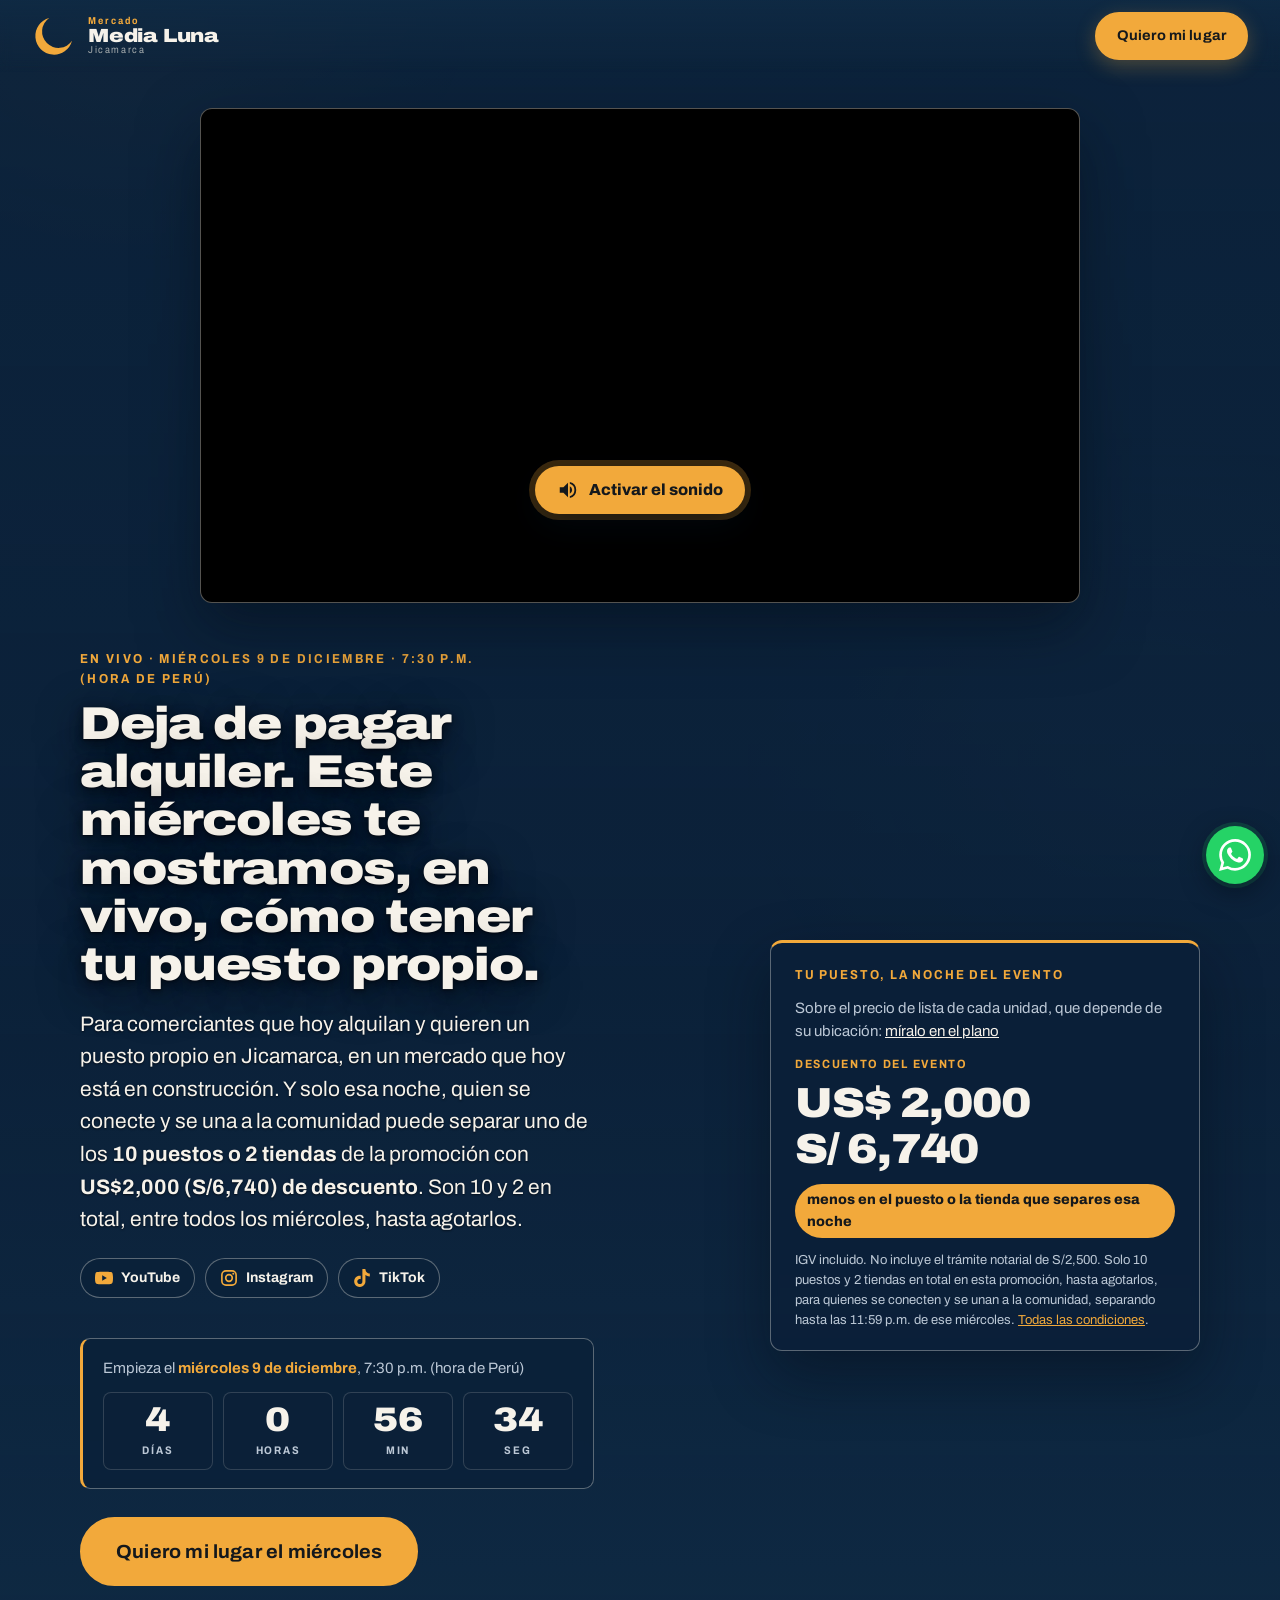
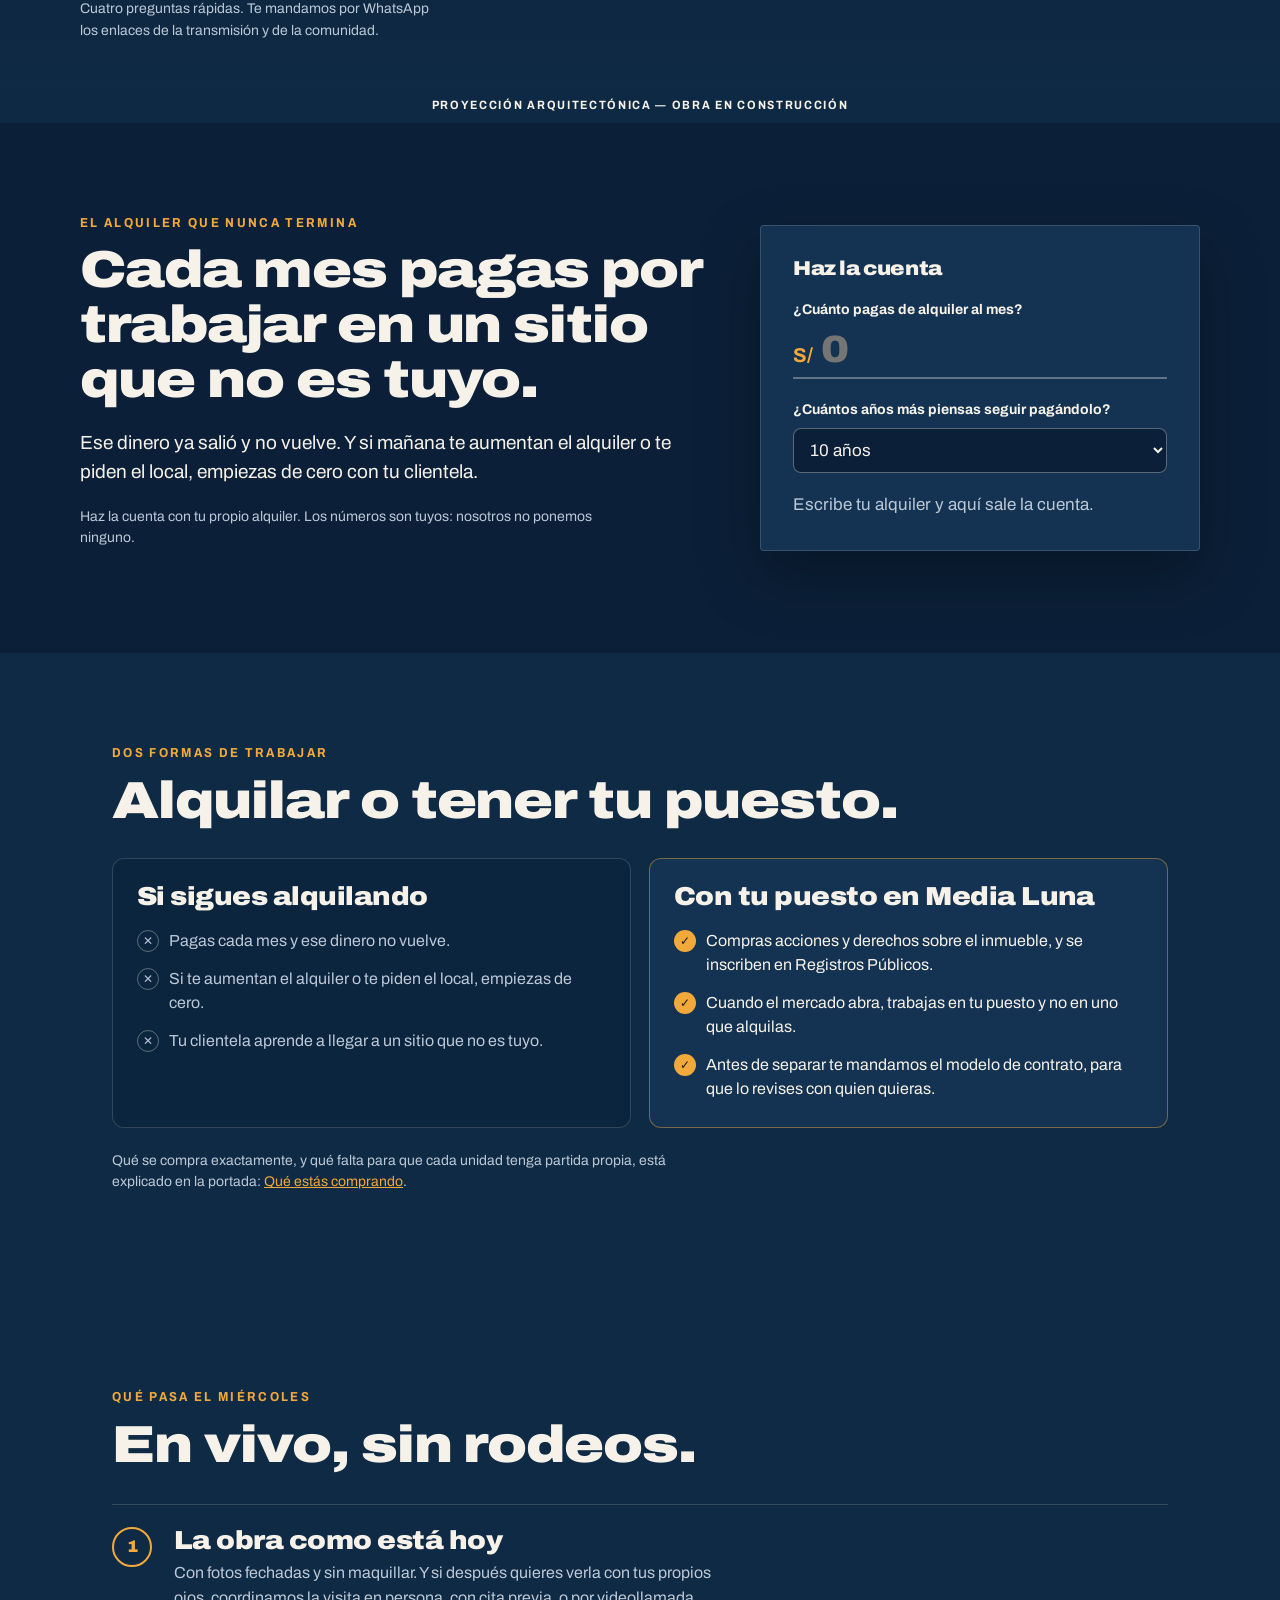
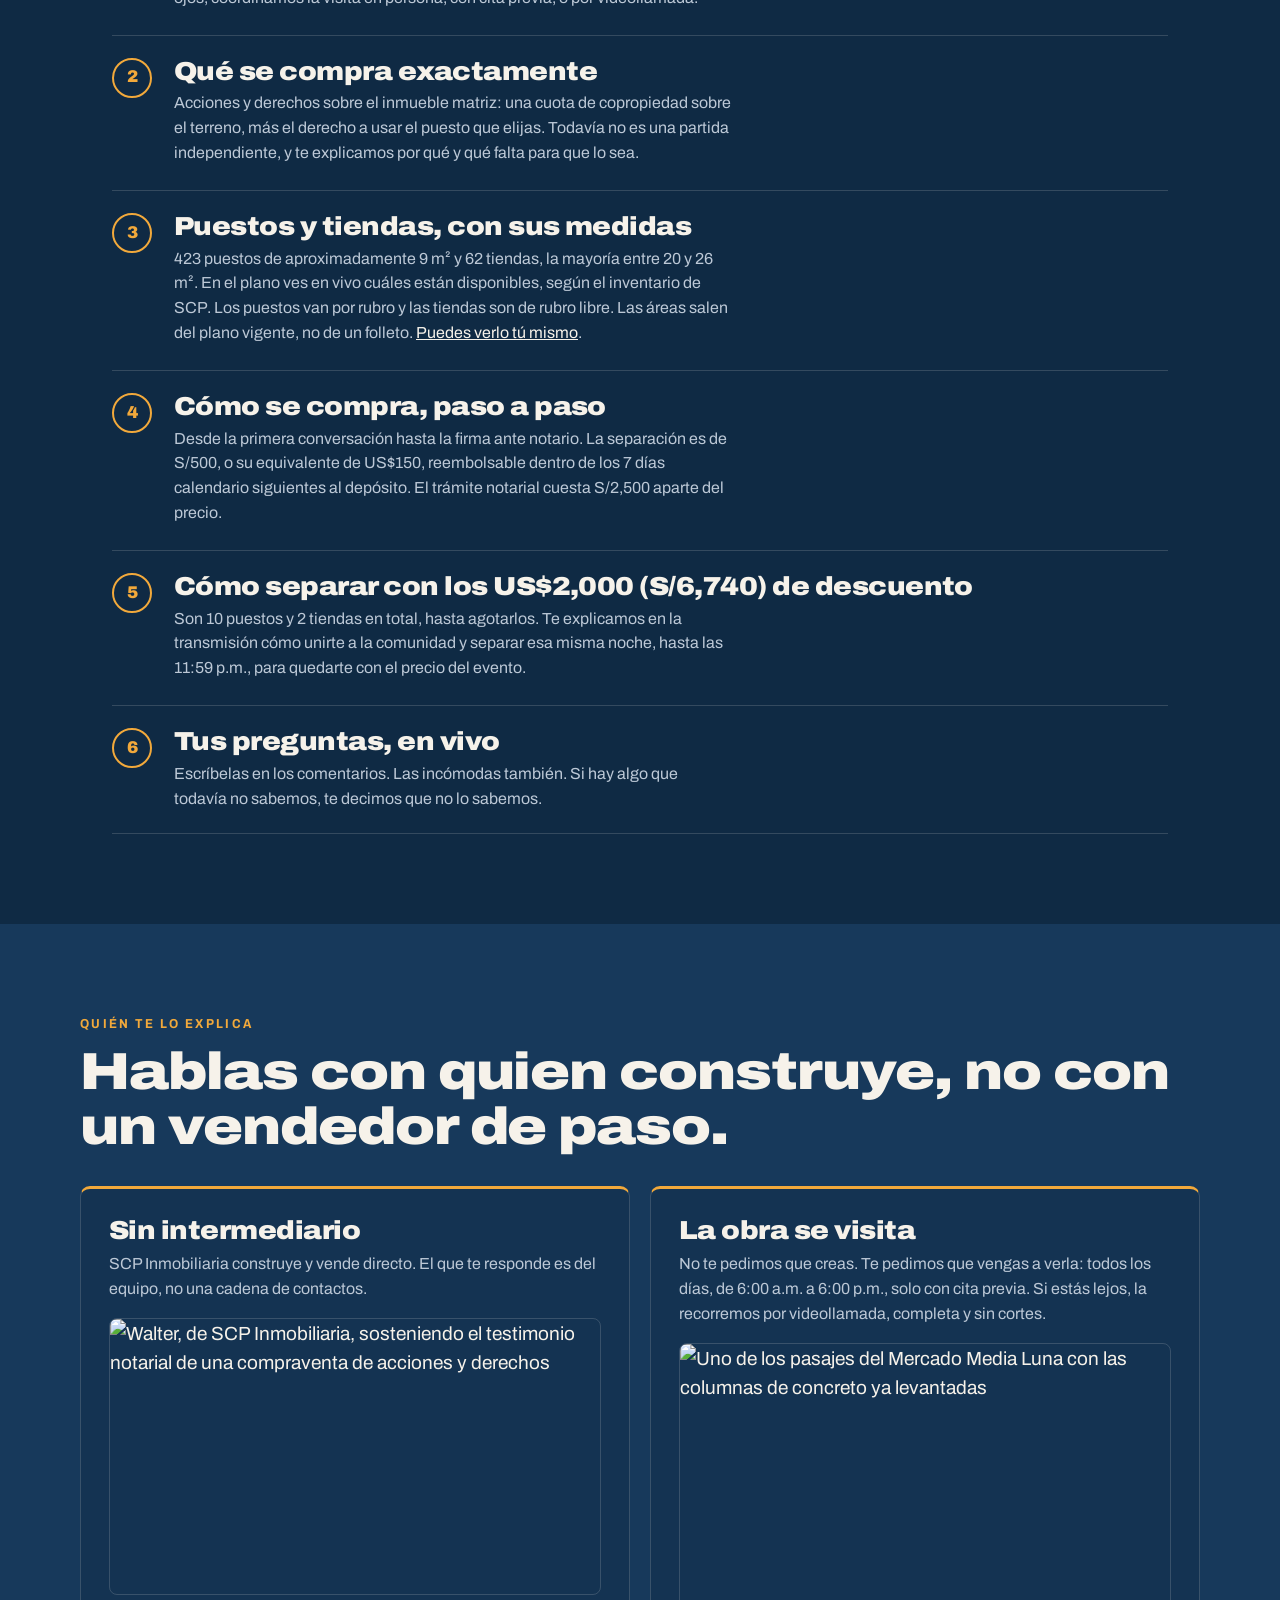
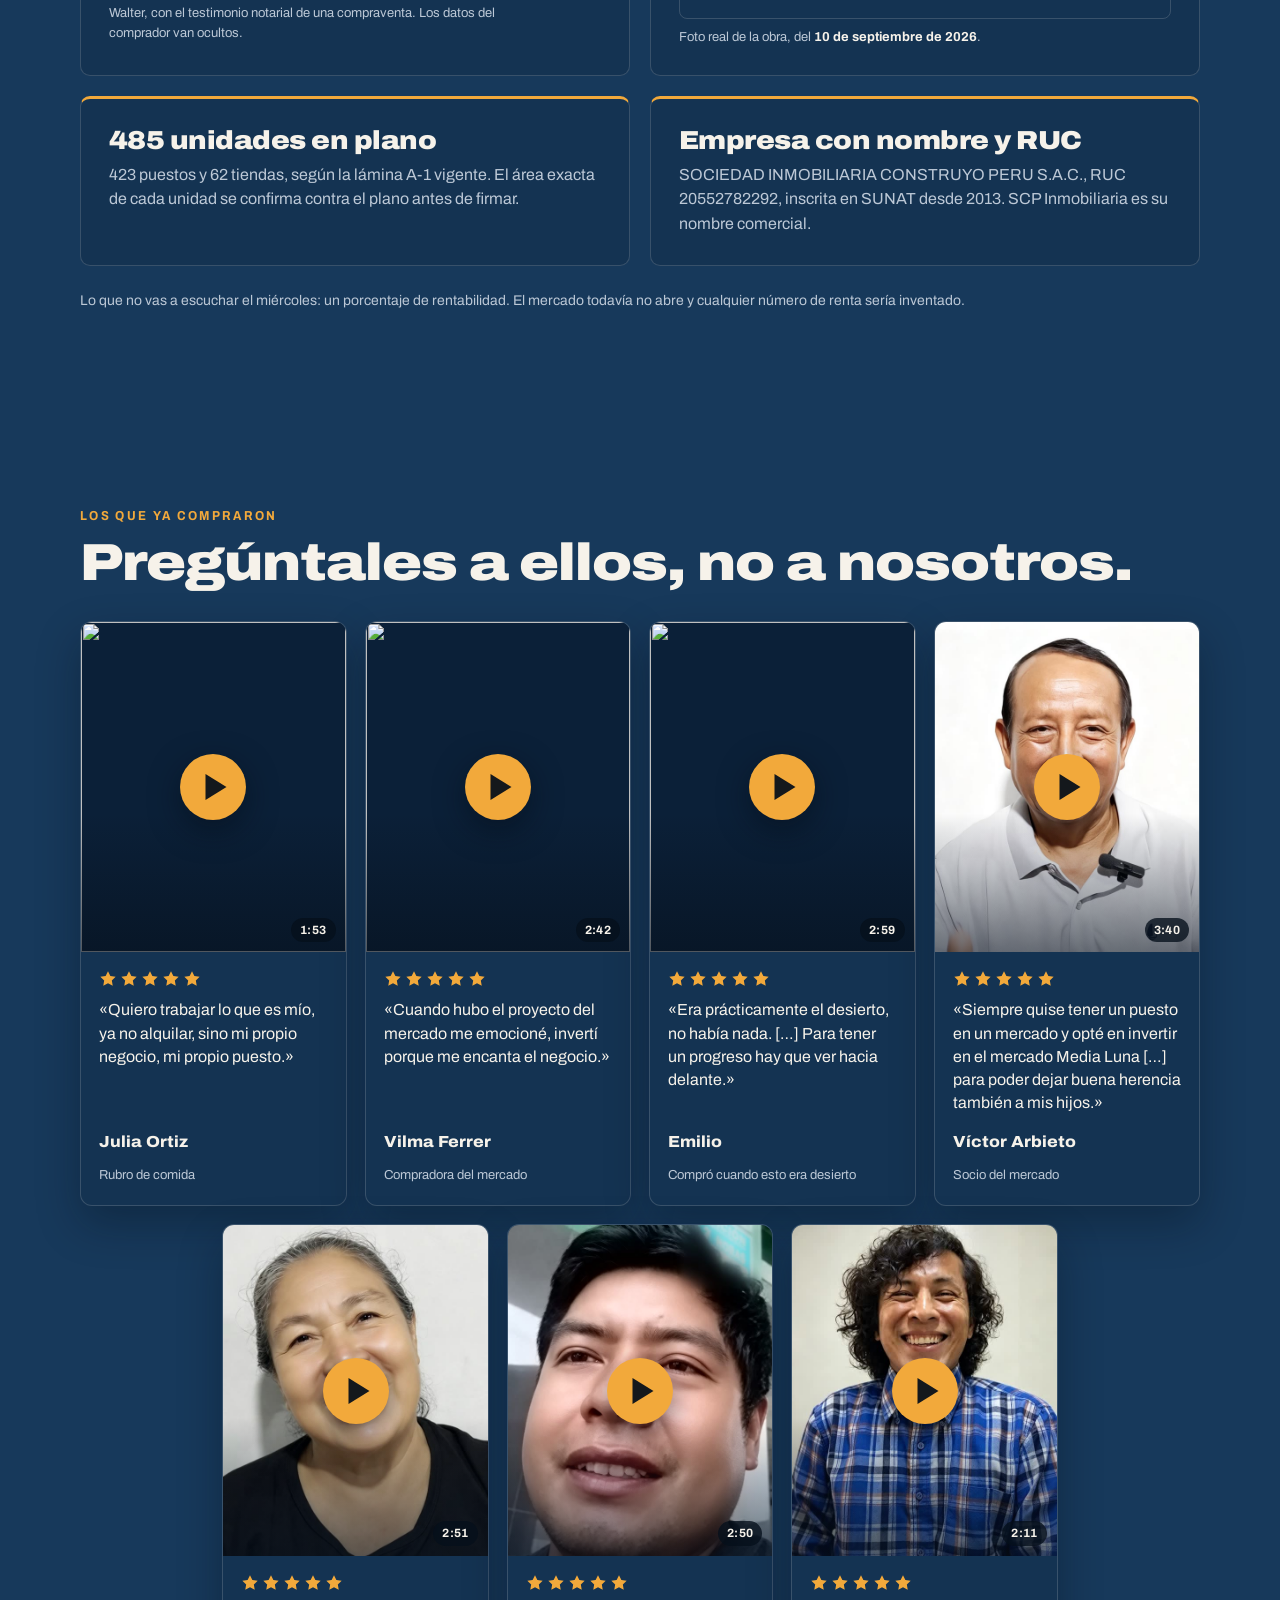
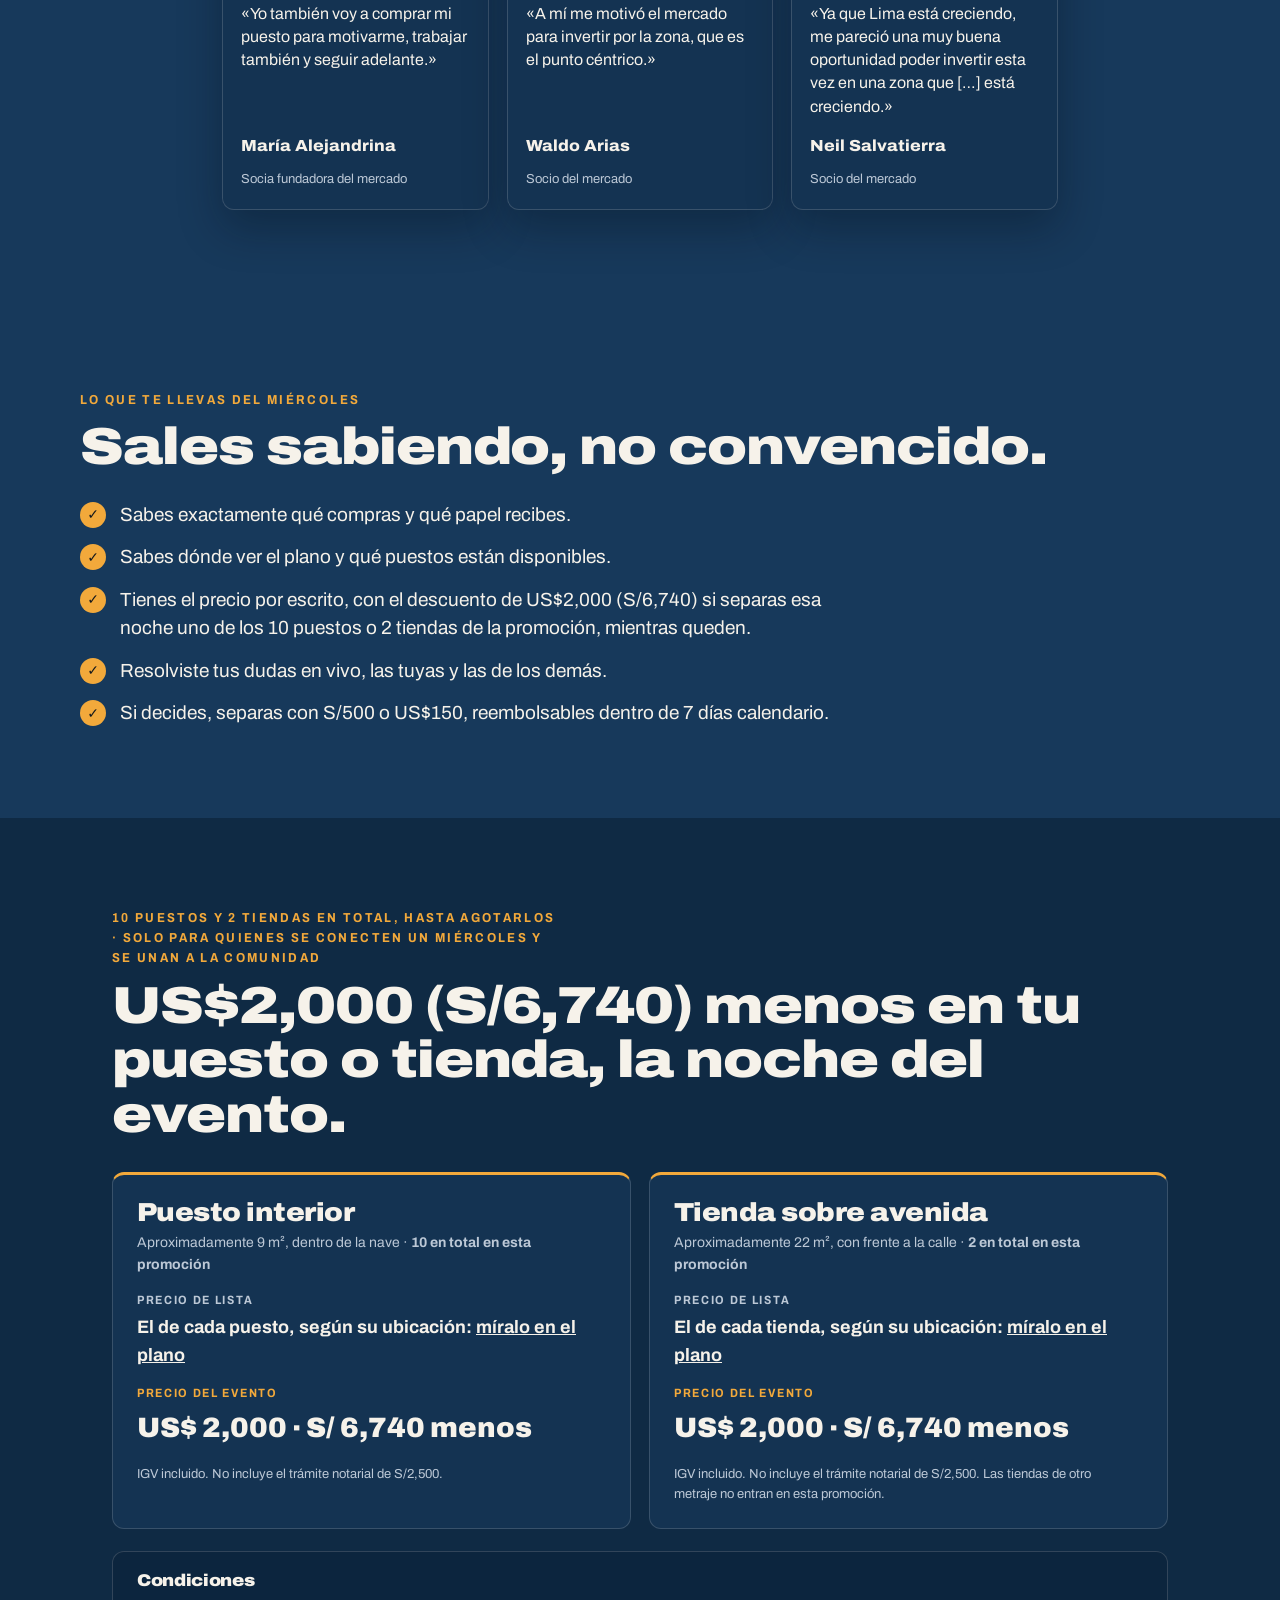
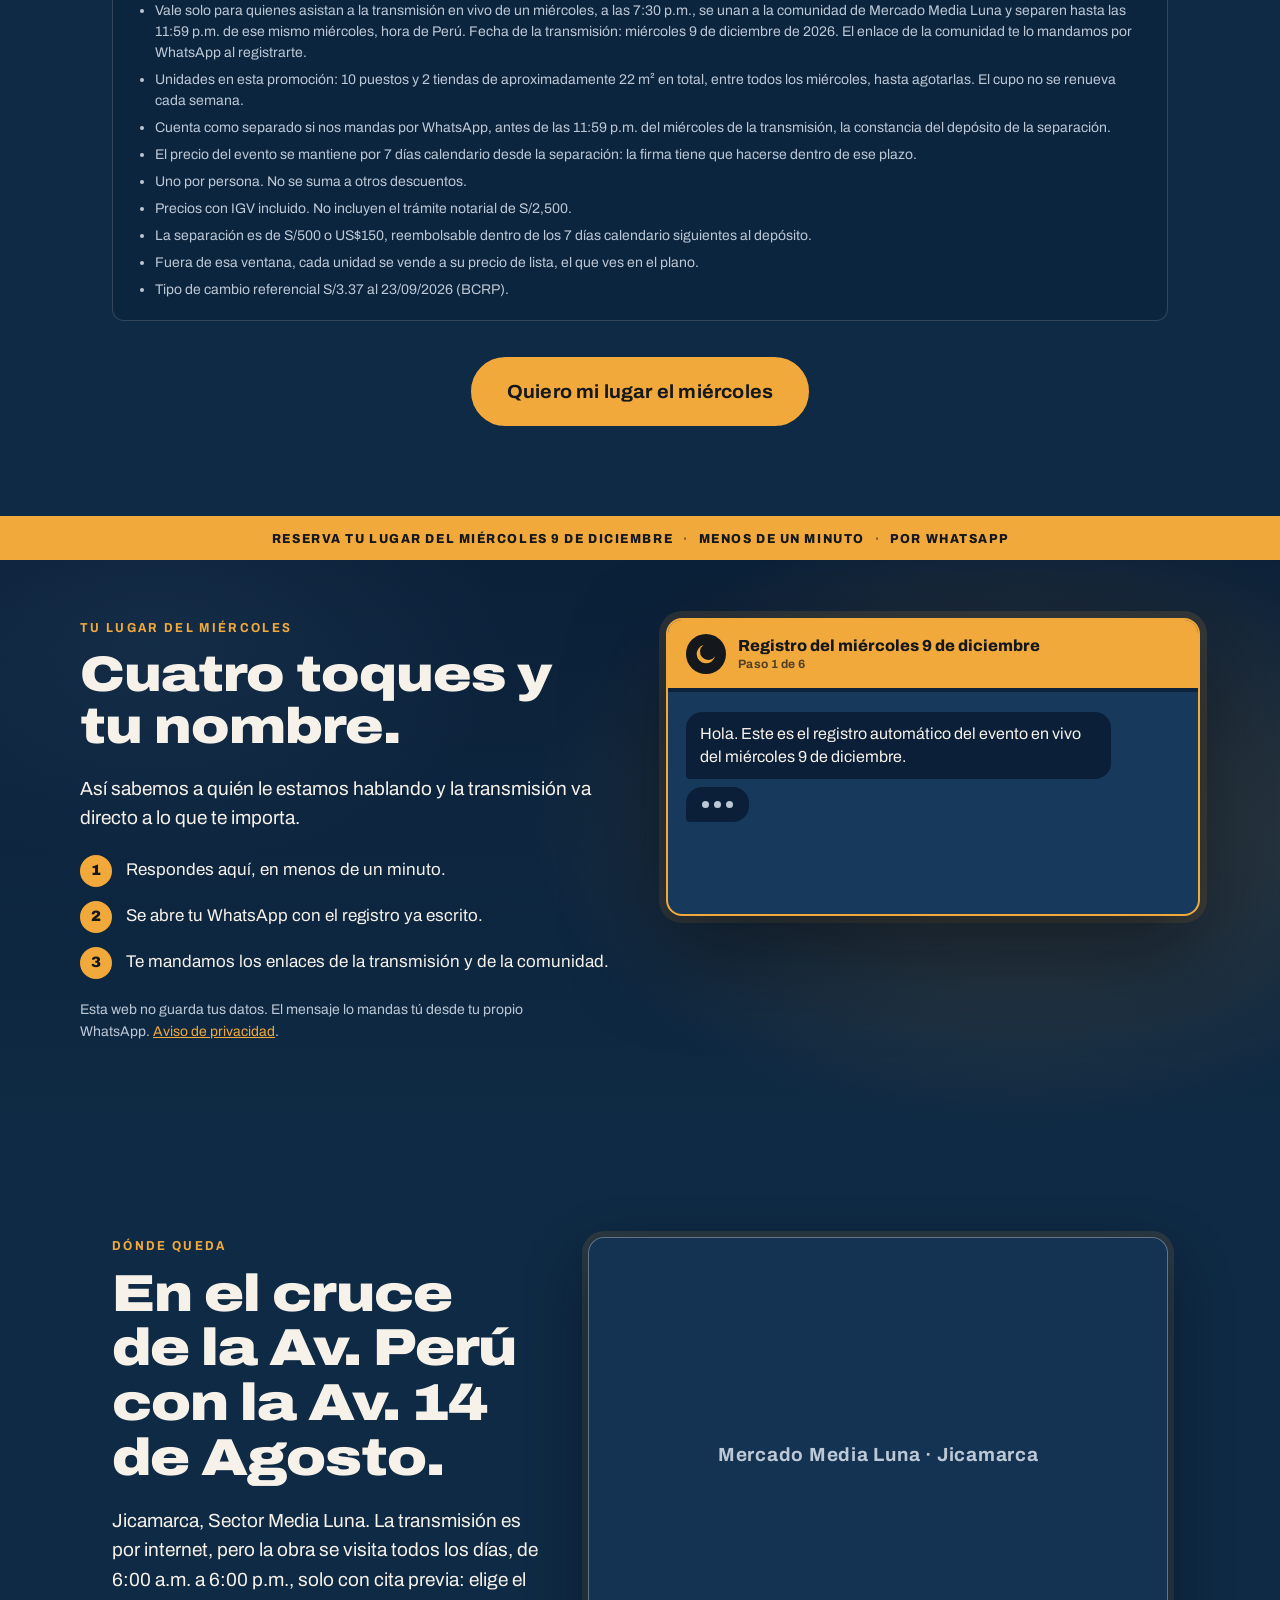
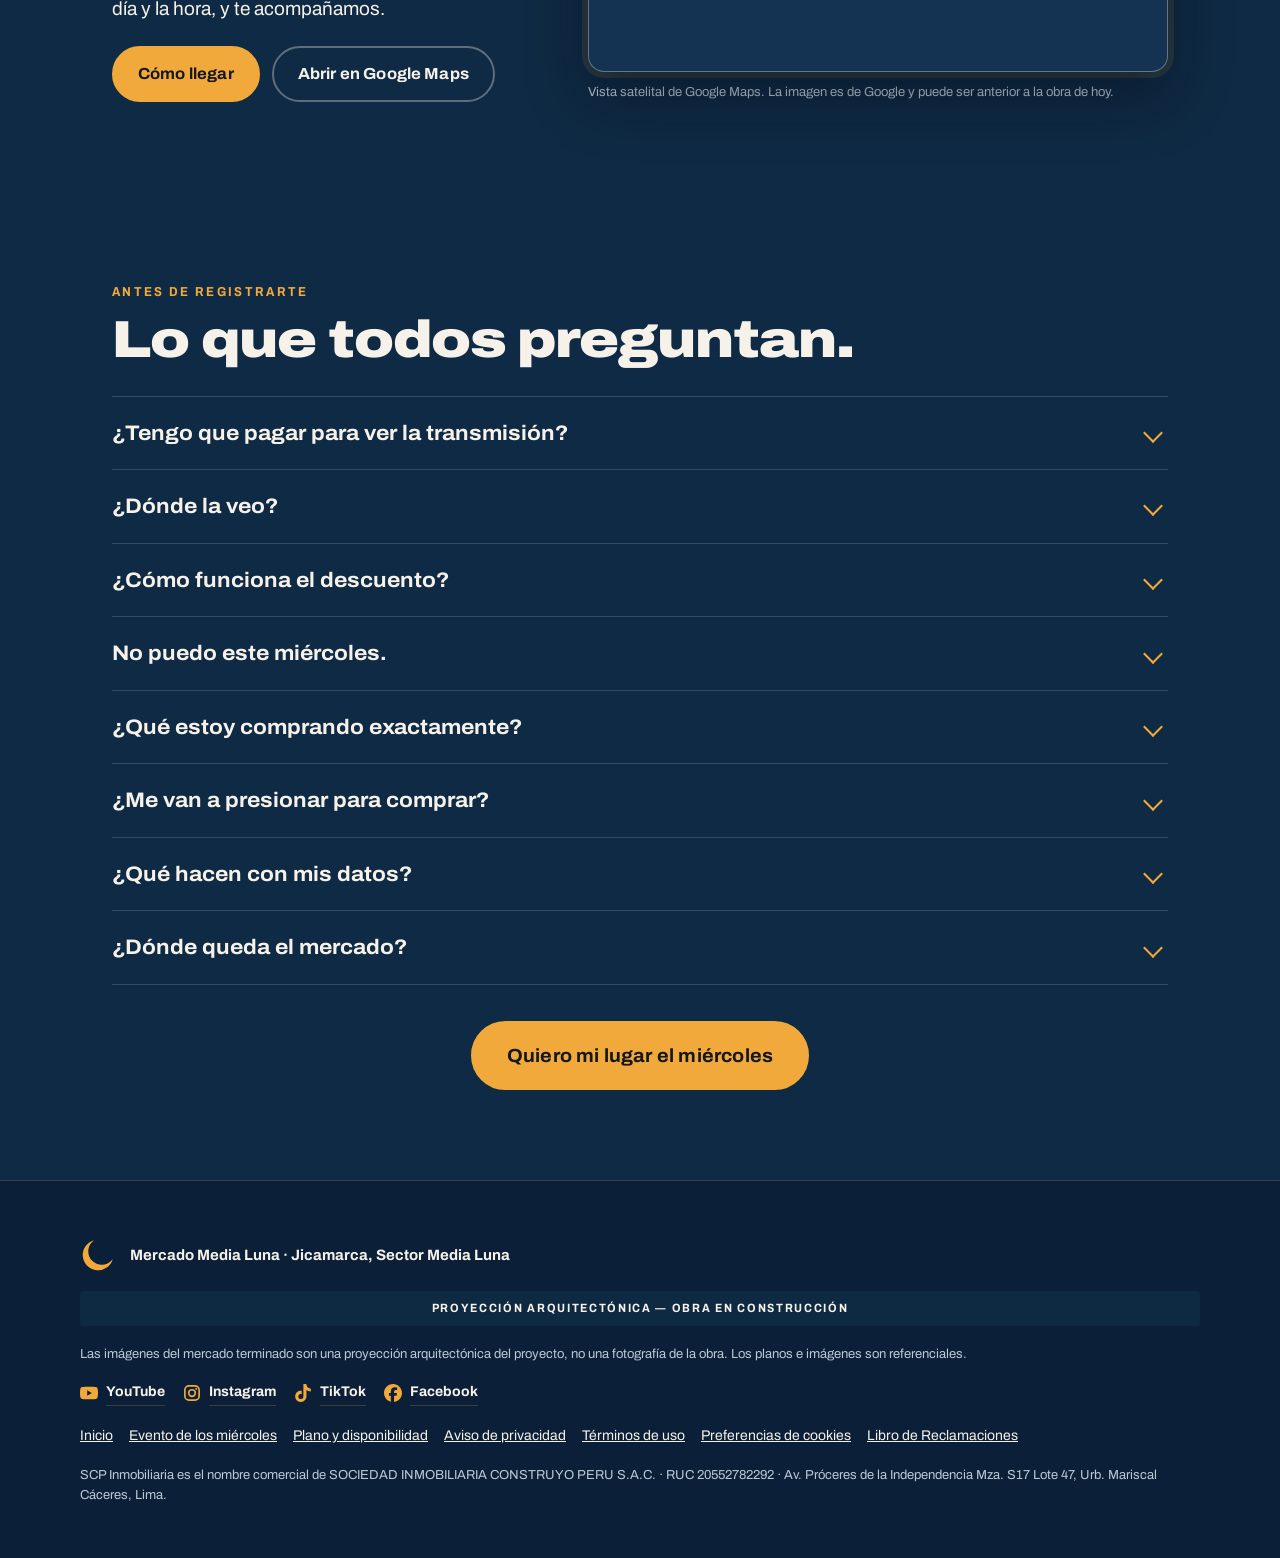
==== evento.html @ 0ee1ed58 "Precios por ubicación: el plano los toma del CRM; portada y evento sin montos fijos Walter aprobó lo" ====
<!DOCTYPE html>
<html lang="es-PE">
<head>
<meta charset="utf-8">
<meta name="viewport" content="width=device-width, initial-scale=1">
<title>Evento de los miércoles · Mercado Media Luna</title>
<meta name="description" content="Todos los miércoles, 7:30 p.m., en vivo por YouTube, Instagram y TikTok: te mostramos el Mercado Media Luna completo. Para quienes se conecten y se unan a la comunidad, US$2,000 (S/6,740) de descuento separando esa misma noche: 10 puestos y 2 tiendas en total, hasta agotarlos.">
<meta name="author" content="SCP Inmobiliaria">
<meta name="theme-color" content="#0F2A44">
<!-- Desde el 28/09/2026 esta es la página del sábado 26 con la fecha de los
     miércoles (decisión de Patriccio). La fecha la calcula sola
     assets/evento.js: el próximo miércoles a las 7:30 p.m., hora de Lima.
     El cupo del descuento es un total que se agota: se actualiza a mano en
     assets/config.js → evento.cupo. Se indexa, como la página anterior. -->
<meta name="robots" content="index, follow">
<link rel="canonical" href="https://mercadomedialuna.com/evento">
<meta property="og:type" content="website">
<meta property="og:locale" content="es_PE">
<meta property="og:site_name" content="Mercado Media Luna">
<meta property="og:title" content="Todos los miércoles, 7:30 p.m.: el mercado completo en vivo, y US$2,000 (S/6,740) menos para quien separe esa noche. 10 puestos y 2 tiendas en total">
<meta property="og:description" content="En vivo por YouTube, Instagram y TikTok. Regístrate en un minuto.">
<meta property="og:url" content="https://mercadomedialuna.com/evento">
<meta property="og:image" content="https://mercadomedialuna.com/assets/hero-ending-v2.jpg">
<meta property="og:image:width" content="1920">
<meta property="og:image:height" content="1080">
<meta property="og:image:alt" content="Proyección arquitectónica del Mercado Media Luna en Jicamarca">
<meta name="twitter:card" content="summary_large_image">
<meta name="twitter:image" content="https://mercadomedialuna.com/assets/hero-ending-v2.jpg">
<meta name="twitter:image:alt" content="Proyección arquitectónica del Mercado Media Luna en Jicamarca">
<link rel="icon" href="/favicon.ico" sizes="48x48">
<link rel="icon" href="/favicon-96.png" type="image/png" sizes="96x96">
<link rel="icon" href="/favicon.svg" type="image/svg+xml">
<link rel="apple-touch-icon" href="/apple-touch-icon.png">
<link rel="manifest" href="/site.webmanifest">
<link rel="preconnect" href="https://fonts.googleapis.com">
<link rel="preconnect" href="https://fonts.gstatic.com" crossorigin>
<link rel="stylesheet" href="https://fonts.googleapis.com/css2?family=Archivo:wdth,wght@75..125,400;75..125,500;75..125,700;75..125,900&display=swap">
<link rel="stylesheet" href="assets/styles.css?v=0d7d27c2">
<noscript><style>.reveal{opacity:1!important;transform:none!important}</style></noscript>
</head>
<body class="pagina-evento pagina-promo" data-evento="evento">
<a class="skip" href="#main">Ir al contenido</a>

<nav class="nav" aria-label="Principal">
  <a class="brand" href="index.html" aria-label="Mercado Media Luna, inicio">
    <span class="brand-mark" aria-hidden="true">
      <svg viewBox="-118 -118 236 236"><g transform="rotate(-45)"><path d="M 50.176 -86.5 A 100 100 0 1 0 50.176 86.5 A 88 88 0 1 1 50.176 -86.5 Z" fill="currentColor"></path></g></svg>
    </span>
    <span class="brand-words">
      <span class="brand-kicker">Mercado</span>
      <span class="brand-name">Media Luna</span>
      <span class="brand-place">Jicamarca</span>
    </span>
  </a>
  <a class="btn btn-ghost nav-cta" href="#registro">Quiero mi lugar</a>
</nav>

<main id="main" tabindex="-1">

  <!-- ============ 1 · PROMESA, FECHA Y OFERTA ============
       A quién va dirigido, fecha exacta, formato y la oferta, todo en la
       primera pantalla. -->
  <header class="ev-hero sab-hero" aria-labelledby="h-ev">
    <div class="ev-hero-inner">

      <!-- El video de introducción va PRIMERO, antes del titular, en todas las
           pantallas, y arranca solo al abrir la página. Intenta sonar; si el
           navegador no lo deja, va sin sonido hasta el primer toque en la
           página (ver evento.js · montarVideoIntro). Se llena desde assets/config.js →
           evento.videoIntro. Vacío = no aparece. -->
      <div class="sab-video" id="sab-video" hidden></div>

      <div class="ev-hero-copy">
        <p class="kicker">En vivo · <span data-fecha="mayus">Todos los miércoles</span> · 7:30 p.m. (hora de Perú)</p>
        <h1 id="h-ev">Deja de pagar alquiler. Este miércoles te mostramos, en vivo, cómo tener tu puesto propio.</h1>
        <p class="ev-lead">Para comerciantes que hoy alquilan y quieren un puesto propio en Jicamarca, en un mercado que hoy está en construcción.<span class="promo"> Y solo esa noche, quien se conecte y se una a la comunidad puede separar uno de los <strong>10 puestos o 2 tiendas</strong> de la promoción con <strong>US$2,000 (S/6,740) de descuento</strong>. Son 10 y 2 en total, entre todos los miércoles, hasta agotarlos.</span></p>
        <ul class="sab-plataformas" aria-label="Dónde se transmite">
          <li><a href="https://www.youtube.com/@MercadoMediaLuna" rel="noopener" target="_blank"><svg class="red-ico" viewBox="0 0 24 24" aria-hidden="true" focusable="false"><path fill="currentColor" fill-rule="evenodd" d="M23.5 6.2a3 3 0 0 0-2.1-2.1C19.5 3.6 12 3.6 12 3.6s-7.5 0-9.4.5A3 3 0 0 0 .5 6.2 31 31 0 0 0 0 12a31 31 0 0 0 .5 5.8 3 3 0 0 0 2.1 2.1c1.9.5 9.4.5 9.4.5s7.5 0 9.4-.5a3 3 0 0 0 2.1-2.1A31 31 0 0 0 24 12a31 31 0 0 0-.5-5.8ZM9.6 15.6V8.4l6.2 3.6Z"/></svg>YouTube</a></li>
          <li><a href="https://www.instagram.com/mercadomedialuna/" rel="noopener" target="_blank"><svg class="red-ico" viewBox="0 0 24 24" aria-hidden="true" focusable="false"><rect x="2.5" y="2.5" width="19" height="19" rx="5.5" fill="none" stroke="currentColor" stroke-width="2.2"/><circle cx="12" cy="12" r="4.4" fill="none" stroke="currentColor" stroke-width="2.2"/><circle cx="17.7" cy="6.3" r="1.35" fill="currentColor"/></svg>Instagram</a></li>
          <li><a href="https://www.tiktok.com/@mercadomedialuna" rel="noopener" target="_blank"><svg class="red-ico" viewBox="0 0 24 24" aria-hidden="true" focusable="false"><path fill="currentColor" d="M12.53.02c1.31-.02 2.61-.01 3.91-.02.08 1.53.63 3.09 1.75 4.17 1.12 1.11 2.7 1.62 4.24 1.79v4.03c-1.44-.05-2.89-.35-4.2-.97-.57-.26-1.1-.59-1.62-.93-.01 2.92.01 5.84-.02 8.75-.08 1.4-.54 2.79-1.35 3.94-1.31 1.92-3.58 3.17-5.91 3.21-1.43.08-2.86-.31-4.08-1.03-2.02-1.19-3.44-3.37-3.65-5.71-.02-.5-.03-1-.01-1.49.18-1.9 1.12-3.72 2.58-4.96 1.66-1.44 3.98-2.13 6.15-1.72.02 1.48-.04 2.96-.04 4.44-.99-.32-2.15-.23-3.02.37-.63.41-1.11 1.04-1.36 1.75-.21.51-.15 1.07-.14 1.61.24 1.64 1.82 3.02 3.5 2.87 1.12-.01 2.19-.66 2.77-1.61.19-.33.4-.67.41-1.06.1-1.79.06-3.57.07-5.36.01-4.03-.01-8.05.02-12.07Z"/></svg>TikTok</a></li>
        </ul>
      </div>

      <div class="ev-hero-video">
        <!-- La oferta. El precio de lista se muestra con su fecha y SIN tachar:
             se fijó el 23/09/2026 y un tachado se lee como "precio anterior",
             el patrón que INDECOPI sancionó en la Res. 186-2021/CCD. -->
        <div class="sab-precio promo">
          <p class="sab-precio-rotulo">Tu puesto, la noche del evento</p>
          <p class="sab-precio-lista">Sobre el precio de lista de cada unidad, que depende de su ubicación: <a href="planos.html">míralo en el plano</a></p>
          <p class="sab-precio-rotulo-evento">Descuento del evento</p>
          <!-- Ley 29571 art. 6: el monto en soles va en caracteres iguales al de dólares -->
          <p class="sab-precio-evento"><span class="sab-precio-num">US$ 2,000</span> <span class="sab-precio-num">S/ 6,740</span></p>
          <p class="sab-precio-ahorro">menos en el puesto o la tienda que separes esa noche</p>
          <p class="sab-precio-nota">IGV incluido. No incluye el trámite notarial de S/2,500. Solo 10 puestos y 2 tiendas en total en esta promoción, hasta agotarlos, para quienes se conecten y se unan a la comunidad, separando hasta las 11:59 p.m. de ese miércoles. <a href="#oferta">Todas las condiciones</a>.</p>
        </div>
        <!-- Cuántos quedan: solo aparece cuando assets/config.js → evento.cupo.quedan
             tiene números y fecha. Va fuera de la tarjeta: si se agotan los
             puestos la tarjeta se oculta, y este aviso tiene que seguir a la vista. -->
        <p class="sab-cupo" data-cupo hidden></p>
      </div>

      <div class="ev-hero-accion">
        <div class="cuenta" id="cuenta" role="group" aria-labelledby="cuenta-rotulo">
          <p class="cuenta-rotulo" id="cuenta-rotulo">Empieza el <strong id="cuenta-fecha">miércoles</strong>, 7:30 p.m. (hora de Perú)</p>
          <div class="cuenta-bloques" id="cuenta-bloques" aria-hidden="true">
            <div class="cuenta-b"><span class="cuenta-n" data-cuenta="d">0</span><span class="cuenta-t">días</span></div>
            <div class="cuenta-b"><span class="cuenta-n" data-cuenta="h">0</span><span class="cuenta-t">horas</span></div>
            <div class="cuenta-b"><span class="cuenta-n" data-cuenta="m">0</span><span class="cuenta-t">min</span></div>
            <div class="cuenta-b"><span class="cuenta-n" data-cuenta="s">0</span><span class="cuenta-t">seg</span></div>
          </div>
          <p class="sr" id="cuenta-voz"></p>
        </div>
        <div class="ev-cta">
          <a class="btn btn-accent btn-grande" href="#registro">Quiero mi lugar el miércoles</a>
          <p class="ev-cta-nota">Cuatro preguntas rápidas. Te mandamos por WhatsApp los enlaces de la transmisión y de la comunidad.</p>
        </div>
      </div>

    </div>
    <p class="proyeccion ev-hero-barra" role="note">Proyección arquitectónica — obra en construcción</p>
  </header>

  <!-- ============ 2 · EL PROBLEMA ============ -->
  <section class="sab-dolor" id="alquiler" aria-labelledby="h-dolor">
    <div class="sab-dolor-inner">
      <div class="sab-dolor-copy reveal">
        <p class="kicker">El alquiler que nunca termina</p>
        <h2 id="h-dolor">Cada mes pagas por trabajar en un sitio que no es tuyo.</h2>
        <p>Ese dinero ya salió y no vuelve. Y si mañana te aumentan el alquiler o te piden el local, empiezas de cero con tu clientela.</p>
        <p class="small">Haz la cuenta con tu propio alquiler. Los números son tuyos: nosotros no ponemos ninguno.</p>
      </div>
      <form class="calc sab-calc reveal" id="sab-calc" aria-labelledby="h-sab-calc">
        <h3 id="h-sab-calc" class="calc-title">Haz la cuenta</h3>
        <div class="field">
          <label for="sab-monto">¿Cuánto pagas de alquiler al mes?</label>
          <div class="money"><span aria-hidden="true">S/</span>
            <input id="sab-monto" name="monto" type="number" inputmode="numeric" min="0" step="10" placeholder="0" autocomplete="off">
          </div>
        </div>
        <div class="field">
          <label for="sab-anios">¿Cuántos años más piensas seguir pagándolo?</label>
          <select id="sab-anios" name="anios">
            <option value="5">5 años</option>
            <option value="10" selected>10 años</option>
            <option value="15">15 años</option>
            <option value="20">20 años</option>
          </select>
        </div>
        <p class="sab-calc-res" id="sab-calc-res" aria-live="polite">Escribe tu alquiler y aquí sale la cuenta.</p>
      </form>
    </div>
  </section>

  <!-- ============ 3 · LA COMPARACIÓN ============ -->
  <section class="sab-compara" id="comparacion" aria-labelledby="h-compara">
    <div class="sab-compara-head reveal">
      <p class="kicker">Dos formas de trabajar</p>
      <h2 id="h-compara">Alquilar o tener tu puesto.</h2>
    </div>
    <div class="sab-compara-grid">
      <article class="sab-col sab-col-antes reveal">
        <h3>Si sigues alquilando</h3>
        <ul>
          <li>Pagas cada mes y ese dinero no vuelve.</li>
          <li>Si te aumentan el alquiler o te piden el local, empiezas de cero.</li>
          <li>Tu clientela aprende a llegar a un sitio que no es tuyo.</li>
        </ul>
      </article>
      <article class="sab-col sab-col-despues reveal">
        <h3>Con tu puesto en Media Luna</h3>
        <ul>
          <li>Compras acciones y derechos sobre el inmueble, y se inscriben en Registros Públicos.</li>
          <li>Cuando el mercado abra, trabajas en tu puesto y no en uno que alquilas.</li>
          <li>Antes de separar te mandamos el modelo de contrato, para que lo revises con quien quieras.</li>
        </ul>
      </article>
    </div>
    <p class="nota reveal">Qué se compra exactamente, y qué falta para que cada unidad tenga partida propia, está explicado en la portada: <a href="index.html#que-compras">Qué estás comprando</a>.</p>
  </section>

  <!-- ============ 4 · QUÉ PASA EL MIÉRCOLES ============ -->
  <section class="ev-agenda" id="agenda" aria-labelledby="h-agenda">
    <div class="ev-agenda-head reveal">
      <p class="kicker">Qué pasa el miércoles</p>
      <h2 id="h-agenda">En vivo, sin rodeos.</h2>
    </div>
    <ol class="agenda-list">
      <li class="agenda-item reveal">
        <h3>La obra como está hoy</h3>
        <p>Con fotos fechadas y sin maquillar. Y si después quieres verla con tus propios ojos, coordinamos la visita en persona, con cita previa, o por videollamada.</p>
      </li>
      <li class="agenda-item reveal">
        <h3>Qué se compra exactamente</h3>
        <p>Acciones y derechos sobre el inmueble matriz: una cuota de copropiedad sobre el terreno, más el derecho a usar el puesto que elijas. Todavía no es una partida independiente, y te explicamos por qué y qué falta para que lo sea.</p>
      </li>
      <li class="agenda-item reveal">
        <h3>Puestos y tiendas, con sus medidas</h3>
        <p>423 puestos de aproximadamente 9 m² y 62 tiendas, la mayoría entre 20 y 26 m². En el plano ves en vivo cuáles están disponibles, según el inventario de SCP. Los puestos van por rubro y las tiendas son de rubro libre. Las áreas salen del plano vigente, no de un folleto. <a href="planos.html">Puedes verlo tú mismo</a>.</p>
      </li>
      <li class="agenda-item reveal">
        <h3>Cómo se compra, paso a paso</h3>
        <p>Desde la primera conversación hasta la firma ante notario. La separación es de S/500, o su equivalente de US$150, reembolsable dentro de los 7 días calendario siguientes al depósito. El trámite notarial cuesta S/2,500 aparte del precio.</p>
      </li>
      <li class="agenda-item reveal promo">
        <h3>Cómo separar con los US$2,000 (S/6,740) de descuento</h3>
        <p>Son 10 puestos y 2 tiendas en total, hasta agotarlos. Te explicamos en la transmisión cómo unirte a la comunidad y separar esa misma noche, hasta las 11:59 p.m., para quedarte con el precio del evento.</p>
      </li>
      <li class="agenda-item reveal">
        <h3>Tus preguntas, en vivo</h3>
        <p>Escríbelas en los comentarios. Las incómodas también. Si hay algo que todavía no sabemos, te decimos que no lo sabemos.</p>
      </li>
    </ol>
  </section>

  <!-- ============ 5 · QUIÉN LO CONSTRUYE ============ -->
  <section class="ev-valor" id="valor" aria-labelledby="h-valor">
    <div class="ev-valor-head reveal">
      <p class="kicker">Quién te lo explica</p>
      <h2 id="h-valor">Hablas con quien construye, no con un vendedor de paso.</h2>
    </div>
    <div class="valor-grid">
      <article class="valor-card reveal">
        <h3>Sin intermediario</h3>
        <p>SCP Inmobiliaria construye y vende directo. El que te responde es del equipo, no una cadena de contactos.</p>
        <!-- foto entregada por Patriccio el 25/09/2026. El testimonio notarial es de
             una venta real: se difuminaron los nombres, el DNI y los números del
             instrumento; solo queda el membrete de la notaría. -->
        <img class="valor-foto" src="assets/walter-documentos.jpg" alt="Walter, de SCP Inmobiliaria, sosteniendo el testimonio notarial de una compraventa de acciones y derechos" width="1280" height="720" loading="lazy" decoding="async">
        <p class="valor-foto-pie">Walter, con el testimonio notarial de una compraventa. Los datos del comprador van ocultos.</p>
      </article>
      <article class="valor-card reveal">
        <h3>La obra se visita</h3>
        <p>No te pedimos que creas. Te pedimos que vengas a verla: todos los días, de 6:00 a.m. a 6:00 p.m., solo con cita previa. Si estás lejos, la recorremos por videollamada, completa y sin cortes.</p>
        <img class="valor-foto" src="assets/obra-03-columnas.jpg" alt="Uno de los pasajes del Mercado Media Luna con las columnas de concreto ya levantadas" width="608" height="608" loading="lazy" decoding="async">
        <p class="valor-foto-pie">Foto real de la obra, del <time class="obra-fecha" datetime="2026-09-10">10 de septiembre de 2026</time>.</p>
      </article>
      <article class="valor-card reveal">
        <h3>485 unidades en plano</h3>
        <p>423 puestos y 62 tiendas, según la lámina A-1 vigente. El área exacta de cada unidad se confirma contra el plano antes de firmar.</p>
      </article>
      <article class="valor-card reveal">
        <h3>Empresa con nombre y RUC</h3>
        <p>SOCIEDAD INMOBILIARIA CONSTRUYO PERU S.A.C., RUC 20552782292, inscrita en SUNAT desde 2013. SCP Inmobiliaria es su nombre comercial.</p>
      </article>
    </div>
    <p class="nota reveal">Lo que no vas a escuchar el miércoles: un porcentaje de rentabilidad. El mercado todavía no abre y cualquier número de renta sería inventado.</p>
  </section>

  <!-- ============ 6 · LOS QUE YA COMPRARON ============ -->
  <section class="testimonios" id="testimonios" aria-labelledby="h-testi">
    <div class="testi-head reveal">
      <p class="kicker">Los que ya compraron</p>
      <h2 id="h-testi">Pregúntales a ellos, no a nosotros.</h2>
    </div>
    <div class="tgrid" id="testi-rail" role="list"></div>
    <p class="testi-aviso pend reveal" hidden>[PENDIENTE: autorización de imagen del comprador que aparece en el video]</p>
  </section>

  <!-- ============ 7 · LO QUE TE LLEVAS ============ -->
  <section class="sab-llevas" id="llevas" aria-labelledby="h-llevas">
    <div class="sab-llevas-inner reveal">
      <p class="kicker">Lo que te llevas del miércoles</p>
      <h2 id="h-llevas">Sales sabiendo, no convencido.</h2>
      <ul class="sab-check">
        <li>Sabes exactamente qué compras y qué papel recibes.</li>
        <li>Sabes dónde ver el plano y qué puestos están disponibles.</li>
        <li class="promo">Tienes el precio por escrito, con el descuento de US$2,000 (S/6,740) si separas esa noche uno de los 10 puestos o 2 tiendas de la promoción, mientras queden.</li>
        <li>Resolviste tus dudas en vivo, las tuyas y las de los demás.</li>
        <li>Si decides, separas con S/500 o US$150, reembolsables dentro de 7 días calendario.</li>
      </ul>
    </div>
  </section>

  <!-- ============ 8 · LA OFERTA, CON TODAS SUS CONDICIONES ============
       Ley 29571: la promoción dice cuánto, sobre qué precio, hasta cuándo y
       con qué restricciones, en soles y en dólares. Fuente:
       00-fuente-de-verdad/precios-vigentes.md (§ precios, §2b descuento y §2c
       miércoles). Todo lo que lleva class="promo" se oculta solo cuando
       config.js → evento.cupo.quedan llega a 0 puestos y 0 tiendas. -->
  <section class="sab-oferta" id="oferta" aria-labelledby="h-oferta">
    <div class="sab-oferta-head reveal promo">
      <p class="kicker">10 puestos y 2 tiendas en total, hasta agotarlos · Solo para quienes se conecten un miércoles y se unan a la comunidad</p>
      <h2 id="h-oferta">US$2,000 (S/6,740) menos en tu puesto o tienda, la noche del evento.</h2>
    </div>
    <div class="sab-oferta-grid promo">
      <article class="sab-prod reveal" data-cupo-tipo="puestos">
        <h3>Puesto interior</h3>
        <p class="sab-prod-area">Aproximadamente 9 m², dentro de la nave · <strong>10 en total en esta promoción</strong></p>
        <dl>
          <div><dt>Precio de lista</dt><dd>El de cada puesto, según su ubicación: <a href="planos.html">míralo en el plano</a></dd></div>
          <div class="sab-prod-evento"><dt>Precio del evento</dt><dd>US$ 2,000 · S/ 6,740 menos</dd></div>
        </dl>
        <p class="sab-prod-nota">IGV incluido. No incluye el trámite notarial de S/2,500.</p>
      </article>
      <article class="sab-prod reveal" data-cupo-tipo="tiendas">
        <h3>Tienda sobre avenida</h3>
        <p class="sab-prod-area">Aproximadamente 22 m², con frente a la calle · <strong>2 en total en esta promoción</strong></p>
        <dl>
          <div><dt>Precio de lista</dt><dd>El de cada tienda, según su ubicación: <a href="planos.html">míralo en el plano</a></dd></div>
          <div class="sab-prod-evento"><dt>Precio del evento</dt><dd>US$ 2,000 · S/ 6,740 menos</dd></div>
        </dl>
        <p class="sab-prod-nota">IGV incluido. No incluye el trámite notarial de S/2,500. Las tiendas de otro metraje no entran en esta promoción.</p>
      </article>
    </div>
    <div class="sab-condiciones reveal promo">
      <h3>Condiciones</h3>
      <ul>
        <li>Vale solo para quienes asistan a la transmisión en vivo de un miércoles, a las 7:30 p.m., se unan a la comunidad de Mercado Media Luna y separen hasta las 11:59 p.m. de ese mismo miércoles, hora de Perú. Fecha de la transmisión: <span data-fecha="anio">todos los miércoles</span>. El enlace de la comunidad te lo mandamos por WhatsApp al registrarte.</li>
        <li>Unidades en esta promoción: 10 puestos y 2 tiendas de aproximadamente 22 m² en total, entre todos los miércoles, hasta agotarlas. El cupo no se renueva cada semana.</li>
        <li data-cupo hidden></li>
        <li>Cuenta como separado si nos mandas por WhatsApp, antes de las 11:59 p.m. del miércoles de la transmisión, la constancia del depósito de la separación.</li>
        <li>El precio del evento se mantiene por 7 días calendario desde la separación: la firma tiene que hacerse dentro de ese plazo.</li>
        <li>Uno por persona. No se suma a otros descuentos.</li>
        <li>Precios con IGV incluido. No incluyen el trámite notarial de S/2,500.</li>
        <li>La separación es de S/500 o US$150, reembolsable dentro de los 7 días calendario siguientes al depósito.</li>
        <li>Fuera de esa ventana, cada unidad se vende a su precio de lista, el que ves en el plano.</li>
        <li>Tipo de cambio referencial S/3.37 al 23/09/2026 (BCRP).</li>
      </ul>
    </div>
    <div class="ev-cta ev-cta-centro reveal promo">
      <a class="btn btn-accent btn-grande" href="#registro">Quiero mi lugar el miércoles</a>
    </div>
    <p class="sab-vencido promo-fin" id="oferta-fin">Se agotaron los 10 puestos y las 2 tiendas de la promoción de US$2,000 (S/6,740). La transmisión de los miércoles sigue, sin descuento.</p>
  </section>

  <!-- ============ 9 · REGISTRO ============ -->
  <section class="hablemos" id="registro" aria-labelledby="h-registro">
    <p class="hablemos-cinta"><span>Reserva tu lugar del <span data-fecha>miércoles</span></span><span>Menos de un minuto</span><span>Por WhatsApp</span></p>
    <div class="hablemos-inner">
      <div class="hablemos-copy reveal">
        <p class="kicker">Tu lugar del miércoles</p>
        <h2 id="h-registro">Cuatro toques y tu nombre.</h2>
        <p>Así sabemos a quién le estamos hablando y la transmisión va directo a lo que te importa.</p>
        <ol class="hablemos-pasos">
          <li>Respondes aquí, en menos de un minuto.</li>
          <li>Se abre tu WhatsApp con el registro ya escrito.</li>
          <li>Te mandamos los enlaces de la transmisión y de la comunidad.</li>
        </ol>
        <p class="small">Esta web no guarda tus datos. El mensaje lo mandas tú desde tu propio WhatsApp. <a href="privacidad.html">Aviso de privacidad</a>.</p>
      </div>

      <div class="chat reveal" id="chat" role="region" aria-labelledby="chat-titulo">
        <div class="chat-head">
          <span class="chat-avatar" aria-hidden="true"><svg viewBox="-118 -118 236 236"><g transform="rotate(-45)"><path d="M 50.176 -86.5 A 100 100 0 1 0 50.176 86.5 A 88 88 0 1 1 50.176 -86.5 Z" fill="currentColor"></path></g></svg></span>
          <div class="chat-id">
            <p class="chat-titulo" id="chat-titulo">Registro del <span data-fecha>miércoles</span></p>
            <p class="chat-paso">Preguntas rápidas</p>
          </div>
          <button type="button" class="chat-atras" hidden>Atrás</button>
        </div>
        <div class="chat-barra" aria-hidden="true"><i></i></div>
        <div class="chat-log" role="log" aria-live="polite" aria-label="Conversación"></div>
        <div class="chat-zona"></div>
        <noscript><p class="chat-noscript">Para registrarte aquí necesitas JavaScript. <a href="https://wa.me/51992755150">Escríbenos por WhatsApp</a>.</p></noscript>
      </div>
    </div>
  </section>

  <!-- ============ DÓNDE QUEDA ============
       Pin entregado por Patriccio el 28/09/2026. Referencia vial: la lámina A-1
       (el terreno da a la Av. Perú y a la Av. 14 de Agosto) y el Manual de
       marca. Nunca el distrito: la jurisdicción está en disputa (Manual §8).
       El mapa de Google se pide recién cuando la sección se acerca a la
       pantalla (loading="lazy"). -->
  <section class="ubicacion" id="ubicacion" aria-labelledby="h-ubicacion">
    <div class="ubicacion-copy reveal">
      <p class="kicker">Dónde queda</p>
      <h2 id="h-ubicacion">En el cruce de la Av. Perú con la Av. 14 de Agosto.</h2>
      <p>Jicamarca, Sector Media Luna. La transmisión es por internet, pero la obra se visita todos los días, de 6:00 a.m. a 6:00 p.m., solo con cita previa: elige el día y la hora, y te acompañamos.</p>
      <div class="ubicacion-acciones">
        <a class="btn btn-accent" href="https://www.google.com/maps/dir/?api=1&amp;destination=-11.9015096,-76.9444329" target="_blank" rel="noopener">Cómo llegar</a>
        <a class="btn btn-quiet" href="https://maps.app.goo.gl/opXr5c24VrUb78Wv5" target="_blank" rel="noopener">Abrir en Google Maps</a>
      </div>
    </div>
    <figure class="ubicacion-mapa reveal">
      <div class="ubicacion-marco">
        <iframe src="https://www.google.com/maps?q=-11.9015096,-76.9444329&amp;z=17&amp;t=k&amp;hl=es&amp;output=embed" title="Mapa de Google con la ubicación del Mercado Media Luna" loading="lazy" referrerpolicy="no-referrer-when-downgrade" allowfullscreen></iframe>
      </div>
      <figcaption>Vista satelital de Google Maps. La imagen es de Google y puede ser anterior a la obra de hoy.</figcaption>
    </figure>
  </section>

  <!-- ============ 10 · PREGUNTAS ============ -->
  <section class="faq" id="preguntas" aria-labelledby="h-faq">
    <p class="kicker reveal">Antes de registrarte</p>
    <h2 id="h-faq" class="reveal">Lo que todos preguntan.</h2>
    <div class="faq-list">
      <details class="reveal"><summary>¿Tengo que pagar para ver la transmisión?</summary>
        <div class="faq-body"><p>No. Es en vivo y abierta en YouTube, Instagram y TikTok. Solo necesitas conexión a internet.</p></div></details>
      <details class="reveal"><summary>¿Dónde la veo?</summary>
        <div class="faq-body"><p>En los perfiles de Mercado Media Luna: <a href="https://www.youtube.com/@MercadoMediaLuna" rel="noopener" target="_blank">YouTube</a>, <a href="https://www.instagram.com/mercadomedialuna/" rel="noopener" target="_blank">Instagram</a> y <a href="https://www.tiktok.com/@mercadomedialuna" rel="noopener" target="_blank">TikTok</a>. Al registrarte te mandamos los enlaces directos por WhatsApp.</p></div></details>
      <details class="reveal promo"><summary>¿Cómo funciona el descuento?</summary>
        <div class="faq-body"><p>Son <strong>US$2,000 (S/6,740) menos</strong> sobre el precio de lista de tu puesto o tienda, que depende de su ubicación y lo ves en <a href="planos.html">el plano</a>: entran 10 puestos y 2 tiendas de aproximadamente 22 m², con IGV incluido y sin el trámite notarial de S/2,500, que se paga aparte. Vale solo para quienes se conecten a la transmisión de un miércoles, se unan a la comunidad de Mercado Media Luna y separen hasta las 11:59 p.m. de ese día, mandando por WhatsApp la constancia del depósito. Los 10 puestos y las 2 tiendas son en total, hasta agotarlos: el cupo no se renueva cada semana. El precio se mantiene 7 días calendario para firmar. Uno por persona y no se suma a otros descuentos. El enlace de la comunidad te lo mandamos por WhatsApp al registrarte, y en la transmisión te explicamos cómo separar.</p></div></details>
      <details class="reveal"><summary>No puedo este miércoles.</summary>
        <div class="faq-body"><p>Hay transmisión todos los miércoles a las 7:30 p.m. Ponlo en el registro y te mandamos los enlaces del que te quede.<span class="promo"> El descuento es para quienes se conecten un miércoles y se unan a la comunidad, mientras queden unidades de la promoción.</span></p></div></details>
      <details class="reveal"><summary>¿Qué estoy comprando exactamente?</summary>
        <div class="faq-body"><p>Acciones y derechos sobre el inmueble matriz: una cuota de copropiedad sobre el terreno, junto con el derecho a usar el puesto o la tienda que elijas, en los términos del contrato. Todavía no es una propiedad independizada con su propia partida. La independización futura la sigue gestionando SCP, pero su resultado y su plazo ya no dependen de nosotros: dependen de la municipalidad y de Registros Públicos. <a href="index.html#que-compras">Lo explicamos completo aquí</a>.</p></div></details>
      <details class="reveal"><summary>¿Me van a presionar para comprar?</summary>
        <div class="faq-body"><p>No. Antes de que pagues algo te explicamos por escrito qué estás comprando, y la separación tiene 7 días calendario para arrepentirte.</p></div></details>
      <details class="reveal"><summary>¿Qué hacen con mis datos?</summary>
        <div class="faq-body"><p>Esta web no los guarda. El registro arma un mensaje y lo mandas tú desde tu WhatsApp. A partir de ahí conversamos por ahí, como con cualquier contacto. Está todo en el <a href="privacidad.html">aviso de privacidad</a>.</p></div></details>
      <details class="reveal"><summary>¿Dónde queda el mercado?</summary>
        <div class="faq-body"><p>En Jicamarca, Sector Media Luna, en el cruce de la Av. Perú con la Av. 14 de Agosto. <a href="#ubicacion">Míralo en el mapa</a>.</p></div></details>
    </div>
    <div class="ev-cta ev-cta-centro reveal">
      <a class="btn btn-accent btn-grande" href="#registro">Quiero mi lugar el miércoles</a>
    </div>
  </section>
</main>

<footer class="pie">
  <div class="pie-top">
    <span class="brand-mark pie-mark" aria-hidden="true">
      <svg viewBox="-118 -118 236 236"><g transform="rotate(-45)"><path d="M 50.176 -86.5 A 100 100 0 1 0 50.176 86.5 A 88 88 0 1 1 50.176 -86.5 Z" fill="currentColor"></path></g></svg>
    </span>
    <p class="pie-lema">Mercado Media Luna · Jicamarca, Sector Media Luna</p>
  </div>
  <p class="proyeccion proyeccion-pie">Proyección arquitectónica — obra en construcción</p>
  <p class="pie-nota">Las imágenes del mercado terminado son una proyección arquitectónica del proyecto, no una fotografía de la obra. Los planos e imágenes son referenciales.</p>
  <ul class="pie-redes">
    <li><a href="https://www.youtube.com/@MercadoMediaLuna" rel="noopener me" target="_blank"><svg class="red-ico" viewBox="0 0 24 24" aria-hidden="true" focusable="false"><path fill="currentColor" fill-rule="evenodd" d="M23.5 6.2a3 3 0 0 0-2.1-2.1C19.5 3.6 12 3.6 12 3.6s-7.5 0-9.4.5A3 3 0 0 0 .5 6.2 31 31 0 0 0 0 12a31 31 0 0 0 .5 5.8 3 3 0 0 0 2.1 2.1c1.9.5 9.4.5 9.4.5s7.5 0 9.4-.5a3 3 0 0 0 2.1-2.1A31 31 0 0 0 24 12a31 31 0 0 0-.5-5.8ZM9.6 15.6V8.4l6.2 3.6Z"/></svg><span class="red-nombre">YouTube</span></a></li>
    <li><a href="https://www.instagram.com/mercadomedialuna/" rel="noopener me" target="_blank"><svg class="red-ico" viewBox="0 0 24 24" aria-hidden="true" focusable="false"><rect x="2.5" y="2.5" width="19" height="19" rx="5.5" fill="none" stroke="currentColor" stroke-width="2.2"/><circle cx="12" cy="12" r="4.4" fill="none" stroke="currentColor" stroke-width="2.2"/><circle cx="17.7" cy="6.3" r="1.35" fill="currentColor"/></svg><span class="red-nombre">Instagram</span></a></li>
    <li><a href="https://www.tiktok.com/@mercadomedialuna" rel="noopener me" target="_blank"><svg class="red-ico" viewBox="0 0 24 24" aria-hidden="true" focusable="false"><path fill="currentColor" d="M12.53.02c1.31-.02 2.61-.01 3.91-.02.08 1.53.63 3.09 1.75 4.17 1.12 1.11 2.7 1.62 4.24 1.79v4.03c-1.44-.05-2.89-.35-4.2-.97-.57-.26-1.1-.59-1.62-.93-.01 2.92.01 5.84-.02 8.75-.08 1.4-.54 2.79-1.35 3.94-1.31 1.92-3.58 3.17-5.91 3.21-1.43.08-2.86-.31-4.08-1.03-2.02-1.19-3.44-3.37-3.65-5.71-.02-.5-.03-1-.01-1.49.18-1.9 1.12-3.72 2.58-4.96 1.66-1.44 3.98-2.13 6.15-1.72.02 1.48-.04 2.96-.04 4.44-.99-.32-2.15-.23-3.02.37-.63.41-1.11 1.04-1.36 1.75-.21.51-.15 1.07-.14 1.61.24 1.64 1.82 3.02 3.5 2.87 1.12-.01 2.19-.66 2.77-1.61.19-.33.4-.67.41-1.06.1-1.79.06-3.57.07-5.36.01-4.03-.01-8.05.02-12.07Z"/></svg><span class="red-nombre">TikTok</span></a></li>
    <li><a href="https://www.facebook.com/profile.php?id=61573313321939" rel="noopener me" target="_blank"><svg class="red-ico" viewBox="0 0 24 24" aria-hidden="true" focusable="false"><path fill="currentColor" d="M9.1 23.69v-7.98H6.63v-3.67H9.1v-1.58c0-4.09 1.85-5.98 5.86-5.98.4 0 .95.04 1.47.1.39.05.77.11 1.14.2v3.32a8.6 8.6 0 0 0-.65-.03 26.8 26.8 0 0 0-.73-.01c-.71 0-1.26.1-1.68.31-.28.14-.52.35-.68.62-.26.42-.37 1-.37 1.75v1.3h3.92l-.39 2.1-.29 1.56h-3.24v8.25C19.4 23.24 24 18.18 24 12.04 24 5.42 18.63.04 12 .04S0 5.42 0 12.04c0 5.63 3.87 10.35 9.1 11.65Z"/></svg><span class="red-nombre">Facebook</span></a></li>
  </ul>
  <ul class="pie-links">
    <li><a href="index.html">Inicio</a></li>
    <li><a href="evento.html">Evento de los miércoles</a></li>
    <li><a href="planos.html">Plano y disponibilidad</a></li>
    <li><a href="privacidad.html">Aviso de privacidad</a></li>
    <li><a href="terminos.html">Términos de uso</a></li>
    <li><a href="privacidad.html#cookies" data-preferencias-cookies>Preferencias de cookies</a></li>
    <li><a href="libro-de-reclamaciones.html">Libro de Reclamaciones</a></li>
  </ul>
  <p class="pie-legal">SCP Inmobiliaria es el nombre comercial de SOCIEDAD INMOBILIARIA CONSTRUYO PERU S.A.C. · RUC 20552782292 · Av. Próceres de la Independencia Mza. S17 Lote 47, Urb. Mariscal Cáceres, Lima.</p>
</footer>

<a class="wa-float" data-wa href="#registro" aria-label="Escríbeme por WhatsApp">
  <svg viewBox="0 0 24 24" aria-hidden="true" width="32" height="32"><path fill="currentColor" d="M17.472 14.382c-.297-.149-1.758-.867-2.03-.967-.273-.099-.471-.148-.67.15-.197.297-.767.966-.94 1.164-.173.199-.347.223-.644.075-.297-.15-1.255-.463-2.39-1.475-.883-.788-1.48-1.761-1.653-2.059-.173-.297-.018-.458.13-.606.134-.133.298-.347.446-.52.149-.174.198-.298.298-.497.099-.198.05-.371-.025-.52-.075-.149-.669-1.612-.916-2.207-.242-.579-.487-.5-.669-.51a12.8 12.8 0 0 0-.57-.01c-.198 0-.52.074-.792.372-.272.297-1.04 1.016-1.04 2.479 0 1.462 1.065 2.875 1.213 3.074.149.198 2.096 3.2 5.077 4.487.709.306 1.262.489 1.694.625.712.227 1.36.195 1.872.118.571-.085 1.758-.719 2.006-1.413.248-.694.248-1.289.173-1.413-.074-.124-.272-.198-.57-.347m-5.421 7.403h-.004a9.87 9.87 0 0 1-5.031-1.378l-.361-.214-3.741.982.998-3.648-.235-.374a9.86 9.86 0 0 1-1.51-5.26c.001-5.45 4.436-9.884 9.888-9.884 2.64 0 5.122 1.03 6.988 2.898a9.825 9.825 0 0 1 2.893 6.994c-.003 5.45-4.437 9.884-9.885 9.884m8.413-18.297A11.815 11.815 0 0 0 12.05 0C5.495 0 .16 5.335.157 11.892c0 2.096.547 4.142 1.588 5.945L.057 24l6.305-1.654a11.882 11.882 0 0 0 5.683 1.448h.005c6.554 0 11.89-5.335 11.893-11.893a11.821 11.821 0 0 0-3.48-8.413"/></svg>
</a>

<script src="assets/config.js?v=0d7d27c2"></script>
<script src="assets/testimonios.js?v=0d7d27c2"></script>
<script src="assets/medicion.js?v=0d7d27c2"></script>
<script src="assets/evento.js?v=0d7d27c2"></script>

<script type="application/ld+json">
{
  "@context": "https://schema.org",
  "@graph": [
    {
      "@type": "Organization",
      "@id": "https://mercadomedialuna.com/#scp",
      "name": "SCP Inmobiliaria",
      "legalName": "SOCIEDAD INMOBILIARIA CONSTRUYO PERU S.A.C.",
      "url": "https://mercadomedialuna.com/",
      "logo": {
        "@type": "ImageObject",
        "url": "https://mercadomedialuna.com/icono-512.png",
        "width": 512,
        "height": 512
      },
      "sameAs": [
        "https://www.youtube.com/@MercadoMediaLuna",
        "https://www.instagram.com/mercadomedialuna/",
        "https://www.tiktok.com/@mercadomedialuna",
        "https://www.facebook.com/profile.php?id=61573313321939"
      ]
    },
    {
      "@type": "WebPage",
      "@id": "https://mercadomedialuna.com/evento#pagina",
      "url": "https://mercadomedialuna.com/evento",
      "name": "Evento de los miércoles · Mercado Media Luna",
      "inLanguage": "es-PE",
      "isPartOf": {
        "@id": "https://mercadomedialuna.com/#web"
      },
      "publisher": {
        "@id": "https://mercadomedialuna.com/#scp"
      }
    },
    {
      "@type": "BreadcrumbList",
      "itemListElement": [
        {
          "@type": "ListItem",
          "position": 1,
          "name": "Inicio",
          "item": "https://mercadomedialuna.com/"
        },
        {
          "@type": "ListItem",
          "position": 2,
          "name": "Evento de los miércoles",
          "item": "https://mercadomedialuna.com/evento"
        }
      ]
    },
    {
      "@type": "FAQPage",
      "@id": "https://mercadomedialuna.com/evento#faq",
      "mainEntity": [
        {
          "@type": "Question",
          "name": "¿Tengo que pagar para ver la transmisión?",
          "acceptedAnswer": {
            "@type": "Answer",
            "text": "No. Es en vivo y abierta en YouTube, Instagram y TikTok. Solo necesitas conexión a internet."
          }
        },
        {
          "@type": "Question",
          "name": "¿Dónde la veo?",
          "acceptedAnswer": {
            "@type": "Answer",
            "text": "En los perfiles de Mercado Media Luna: YouTube, Instagram y TikTok. Al registrarte te mandamos los enlaces directos por WhatsApp."
          }
        },
        {
          "@type": "Question",
          "name": "No puedo este miércoles.",
          "acceptedAnswer": {
            "@type": "Answer",
            "text": "Hay transmisión todos los miércoles a las 7:30 p.m. Ponlo en el registro y te mandamos los enlaces del que te quede."
          }
        },
        {
          "@type": "Question",
          "name": "¿Qué estoy comprando exactamente?",
          "acceptedAnswer": {
            "@type": "Answer",
            "text": "Acciones y derechos sobre el inmueble matriz: una cuota de copropiedad sobre el terreno, junto con el derecho a usar el puesto o la tienda que elijas, en los términos del contrato. Todavía no es una propiedad independizada con su propia partida. La independización futura la sigue gestionando SCP, pero su resultado y su plazo ya no dependen de nosotros: dependen de la municipalidad y de Registros Públicos."
          }
        },
        {
          "@type": "Question",
          "name": "¿Me van a presionar para comprar?",
          "acceptedAnswer": {
            "@type": "Answer",
            "text": "No. Antes de que pagues algo te explicamos por escrito qué estás comprando, y la separación tiene 7 días calendario para arrepentirte."
          }
        },
        {
          "@type": "Question",
          "name": "¿Qué hacen con mis datos?",
          "acceptedAnswer": {
            "@type": "Answer",
            "text": "Esta web no los guarda. El registro arma un mensaje y lo mandas tú desde tu WhatsApp. A partir de ahí conversamos por ahí, como con cualquier contacto. Está todo en el aviso de privacidad."
          }
        },
        {
          "@type": "Question",
          "name": "¿Dónde queda el mercado?",
          "acceptedAnswer": {
            "@type": "Answer",
            "text": "En Jicamarca, Sector Media Luna, en el cruce de la Av. Perú con la Av. 14 de Agosto."
          }
        }
      ]
    }
  ]
}
</script>
</body>
</html>
---- assets/styles.css ----
/* =========================================================================
   Mercado Media Luna — hoja de estilos
   Identidad: 02-marketing/marca/ARQUITECTURA-DE-MARCA-MML.md §3
   Regla innegociable: el ámbar nunca es letra sobre fondo claro.
   ========================================================================= */

:root{
  --canvas:#0F2A44;
  --canvas-deep:#0B2038;
  --panel:#143352;
  --panel-2:#17395B;
  --accent:#F2A93B;
  --accent-hover:#FFC163;
  --accent-muted:rgba(242,169,59,.22);
  --text-primary:#F6F2EA;
  --text-secondary:#BCC8D6;
  --ink:#14181C;
  --rule:rgba(246,242,234,.16);
  --rule-strong:rgba(246,242,234,.34);

  --ease:cubic-bezier(.22,.61,.36,1);
  --ease-soft:cubic-bezier(.4,0,.2,1);
  --tshadow:0 1px 2px rgba(5,10,18,.95),0 3px 12px rgba(5,10,18,.78),0 10px 44px rgba(5,10,18,.8);

  --gutter:22px;          /* el texto nunca toca el borde del celular */
  --maxw:1120px;
  --display:"Archivo","Archivo Black",system-ui,sans-serif;
}

@media (min-width:768px){ :root{ --gutter:32px } }

*,*::before,*::after{ box-sizing:border-box }

html,body{
  overflow-x:hidden;      /* respaldo */
  overflow-x:clip;
}
html{ scroll-behavior:smooth }

body{
  margin:0;
  background:var(--canvas);
  color:var(--text-primary);
  font-family:var(--display);
  font-variation-settings:"wdth" 100;
  font-weight:400;
  font-size:clamp(16px,1.05vw + 14px,19px);
  line-height:1.55;
  -webkit-font-smoothing:antialiased;
}

/* un solo ambiente detrás de todo: un resplandor lentísimo, como polvo en el aire */
body::before{
  content:"";
  position:fixed; inset:-20vmax; z-index:-1; pointer-events:none;
  background:
    radial-gradient(38vmax 30vmax at 22% 18%, rgba(242,169,59,.07), transparent 70%),
    radial-gradient(44vmax 36vmax at 78% 72%, rgba(120,170,220,.07), transparent 72%);
  animation:ambiente 120s var(--ease-soft) -30s infinite alternate;
}
@keyframes ambiente{ from{ transform:translate3d(-2%,-1%,0) scale(1) } to{ transform:translate3d(2%,2%,0) scale(1.06) } }

img,svg,video{ display:block; max-width:100% }
/* Un elemento con el atributo hidden no se ve, diga lo que diga su clase.
   Sin esto, .pend (display:inline-block) le ganaba a hidden y en /evento se
   veía el aviso de autorización del testimonio aunque la lógica lo ocultaba. */
[hidden]{ display:none !important }
h1,h2,h3{ font-weight:900; font-variation-settings:"wdth" 118; letter-spacing:-.02em; line-height:1.05; margin:0 0 .4em }
h2{ font-size:clamp(28px,4.6vw,52px) }
h3{ font-size:clamp(19px,2.2vw,26px); font-variation-settings:"wdth" 110 }
p{ margin:0 0 1em; max-width:64ch }
a{ color:var(--text-primary) }
:focus-visible{ outline:3px solid var(--accent); outline-offset:3px; border-radius:4px }

.skip{
  position:absolute; left:-9999px; top:0; z-index:100;
  background:var(--accent); color:var(--ink); padding:12px 18px; font-weight:700;
}
.skip:focus{ left:8px; top:8px }

.kicker{
  font-weight:700; font-variation-settings:"wdth" 88; text-transform:uppercase;
  letter-spacing:.18em; font-size:13px; color:var(--accent); margin:0 0 .8em;
}

.pend{
  display:inline-block; font-variation-settings:"wdth" 88; font-weight:700;
  font-size:13px; line-height:1.4; letter-spacing:.01em;
  color:var(--text-primary); background:rgba(242,169,59,.14);
  border:1px dashed rgba(242,169,59,.55); border-radius:6px; padding:5px 9px;
}

.small{ font-size:14px; color:var(--text-secondary) }
.nota{ font-size:14px; color:var(--text-secondary); max-width:70ch }

/* ---------- botones ---------- */
.btn{
  --btn-bg:transparent;
  display:inline-flex; align-items:center; justify-content:center; gap:.5em;
  padding:14px 24px; border-radius:999px; text-decoration:none;
  font-weight:700; font-size:16px; letter-spacing:.01em; font-variation-settings:"wdth" 104;
  background:var(--btn-bg); border:2px solid transparent; cursor:pointer;
  transition:background .35s var(--ease), color .35s var(--ease), border-color .35s var(--ease), transform .35s var(--ease), box-shadow .35s var(--ease);
}
.btn-accent{ --btn-bg:var(--accent); color:var(--ink); border-color:var(--accent) }
.btn-accent:hover{ --btn-bg:var(--accent-hover); border-color:var(--accent-hover); transform:translateY(-2px) }
.btn-quiet{ color:var(--text-primary); border-color:var(--rule-strong) }
.btn-quiet:hover{ border-color:var(--text-primary); transform:translateY(-2px) }
/* el botón del encabezado va lleno de ámbar: es el que tiene que resaltar */
.btn-ghost{
  --btn-bg:var(--accent); color:var(--ink); border-color:var(--accent);
  padding:11px 20px; font-size:14px; box-shadow:0 6px 20px rgba(242,169,59,.28);
}
.btn-ghost:hover{ --btn-bg:var(--accent-hover); border-color:var(--accent-hover); transform:translateY(-2px); box-shadow:0 10px 26px rgba(242,169,59,.4) }
.btn-big{ width:100%; padding:18px 24px; font-size:17px }
@media (pointer:coarse){
  .btn{ min-height:44px; display:inline-flex; align-items:center; justify-content:center }
}

/* ---------- nav ---------- */
.nav{
  position:fixed; top:0; left:0; right:0; z-index:40;
  display:flex; align-items:center; justify-content:space-between; gap:16px;
  padding:12px var(--gutter);
  background:linear-gradient(to bottom, rgba(15,42,68,.92), rgba(15,42,68,0));
  backdrop-filter:blur(6px);
}
.brand{ display:flex; align-items:center; gap:12px; text-decoration:none }
.brand-mark{ display:block; width:44px; height:44px; color:var(--accent) }
.brand-mark .moon{ width:100%; height:100% }
.moon-arc{
  stroke:var(--accent); opacity:.55;
  stroke-dasharray:100; stroke-dashoffset:calc(100 - var(--luna, 0) * 100);
  transform:rotate(-90deg); transform-origin:50% 50%;
}
.brand-words{ display:grid; line-height:1 }
.brand-kicker{ font-size:10px; font-weight:700; letter-spacing:.22em; color:var(--accent); font-variation-settings:"wdth" 88 }
.brand-name{ font-size:19px; font-weight:900; font-variation-settings:"wdth" 118; letter-spacing:-.01em }
.brand-place{ font-size:10px; letter-spacing:.16em; color:rgba(246,242,234,.65); font-variation-settings:"wdth" 88 }
@media (max-width:420px){ .brand-place{ display:none } }
/* El botón del encabezado se ocultaba en celular porque "el hero ya trae su
   propio botón". Con el hero compacto (24/09/2026) ese botón recién aparece
   al final del recorrido, así que el encabezado lo vuelve a mostrar, en una
   línea y más chico. Bajo 360 px no cabe: ahí queda el botón flotante. */
.nav-cta{ white-space:nowrap }
@media (max-width:520px){ .nav-cta{ padding:9px 14px; font-size:13px } }
/* el nombre de la marca nunca se parte; en ≤420 px el botón cede el aire */
.brand-name{ white-space:nowrap }
@media (max-width:420px){ .nav{ gap:10px } .nav-cta{ padding:8px 12px } }
@media (max-width:374px){
  .nav{ gap:12px } .brand{ gap:10px }
  .brand-mark{ width:38px; height:38px } .brand-name{ font-size:17px }
}
@media (max-width:359px){ .nav-cta{ display:none } }

/* =========================================================================
   HERO
   ========================================================================= */
.hero{ position:relative }
.hero-track{ height:700vh }          /* 10 s de video: cada beat aguanta 6 flicks de lectura */
.stage{
  position:sticky; top:0; height:100svh; overflow:clip;
  background:var(--canvas-deep);
}
.poster,
#hero-video{
  position:absolute; inset:0; width:100%; height:100%;
  object-fit:cover; background-size:cover; background-position:center;
}
#hero-video{ opacity:0; transition:opacity .9s var(--ease-soft); will-change:transform; transform:translateZ(0) }
.stage.video-ready #hero-video{ opacity:1 }
.stage.video-failed #hero-video{ display:none }

/* 1 · scrim base: ningún fotograma queda crudo detrás del texto.
   La franja izquierda es el lugar fijo del texto: cae a oscuro parejo y se
   desvanece antes del mercado, para que el texto y la obra dejen de pelearse.
   Al ser constante, el peor fotograma del video queda cubierto igual que el
   mejor: no hay un cuadro en el que el texto pierda contraste. */
.scrim{
  position:absolute; inset:0; pointer-events:none;
  background:
    linear-gradient(96deg,
      rgba(6,16,28,.90) 0%,
      rgba(6,16,28,.72) 20%,
      rgba(6,16,28,.34) 37%,
      rgba(6,16,28,0) 54%),
    radial-gradient(ellipse 120% 90% at 50% 45%, rgba(8,20,34,0) 32%, rgba(8,20,34,.66) 100%);
}

/* polvo en suspensión, a nivel susurro */
.dust{ position:absolute; inset:0; pointer-events:none; overflow:hidden }
.dust i{
  position:absolute; width:3px; height:3px; border-radius:50%;
  background:rgba(246,242,234,.5); opacity:0;
  animation:flotar 26s linear infinite;
}
.dust i:nth-child(1){ left:12%; top:70%; animation-delay:-2s }
.dust i:nth-child(2){ left:26%; top:82%; animation-delay:-9s; width:2px; height:2px }
.dust i:nth-child(3){ left:38%; top:64%; animation-delay:-16s }
.dust i:nth-child(4){ left:52%; top:88%; animation-delay:-5s; width:2px; height:2px }
.dust i:nth-child(5){ left:64%; top:72%; animation-delay:-21s }
.dust i:nth-child(6){ left:74%; top:84%; animation-delay:-12s; width:4px; height:4px }
.dust i:nth-child(7){ left:86%; top:66%; animation-delay:-7s }
.dust i:nth-child(8){ left:92%; top:78%; animation-delay:-18s; width:2px; height:2px }
@keyframes flotar{
  0%{ transform:translate3d(0,0,0); opacity:0 }
  12%{ opacity:.55 }
  88%{ opacity:.3 }
  100%{ transform:translate3d(40px,-220px,0); opacity:0 }
}

/* barra obligatoria de proyección */
.proyeccion{
  position:absolute; left:0; right:0; bottom:0; z-index:6; margin:0;
  background:rgba(15,42,68,.92); color:var(--text-primary);
  font-weight:700; font-variation-settings:"wdth" 88; text-transform:uppercase;
  letter-spacing:.14em; font-size:clamp(9px,1.4vw,12px); text-align:center; padding:8px 12px;
  max-width:none;
}

/* ---------- bandas de texto ---------- */
.bands{ position:absolute; inset:0; z-index:5 }
/* El texto entra un poco más adentro que el margen general (pedido de
   Patriccio, 24/09/2026): 7% del ancho, sin bajar del margen ni pasar de
   140 px. Sigue dentro de la franja oscura del scrim, que llega al 37%. */
.band{
  position:absolute; left:clamp(var(--gutter),7vw,140px); right:var(--gutter); top:22%;
  opacity:0; pointer-events:none; text-shadow:var(--tshadow);
  max-width:min(560px,66vw);
}
/* 2 · un refuerzo suave detrás de cada banda. Va muy abierto a propósito:
   el rectángulo gris que se veía antes era este scrim con el borde duro. */
.band::before{
  content:""; position:absolute; inset:-40% -34%; pointer-events:none; z-index:-1;
  opacity:calc(.3 + .7 * var(--k,1));
  background:radial-gradient(ellipse 62% 54% at 38% 50%, rgba(5,12,22,.5) 0%, rgba(5,12,22,.26) 44%, rgba(5,12,22,0) 74%);
}
.band .btn{ text-shadow:none }
.band .line{
  font-size:clamp(30px,5.4vw,60px); font-weight:900; font-variation-settings:"wdth" 118;
  line-height:1.02; letter-spacing:-.025em; margin:0 0 .18em; max-width:20ch;
}
.band .line-sub{ font-size:clamp(20px,3vw,32px); font-variation-settings:"wdth" 108; color:var(--text-primary) }
.band-5{ top:auto; bottom:16%; max-width:min(720px,84vw) }

/* En pantalla ancha el texto se queda en la franja izquierda, más angosto.
   (Hasta el 24/09/2026 aquí la portada se ensanchaba al 114-120 %, pero el
   <video> no, porque img,svg,video{max-width:100%} lo topaba: al terminar de
   cargar, el cuadro saltaba. Portada y video van ahora con el mismo encuadre.) */
@media (min-width:1100px){
  .band{ max-width:min(440px,34vw) }
  .band-5{ max-width:min(620px,48vw) }
}

.band-5 .line-title{ font-size:clamp(36px,7vw,84px); letter-spacing:-.03em }
.settle-sub{ font-size:clamp(16px,2vw,21px); color:var(--text-primary); margin:.2em 0 1.1em }
.settle-cta{ display:flex; flex-wrap:wrap; gap:12px; pointer-events:auto }

/* palabras y caracteres para las entradas */
.w{ display:inline-block; white-space:pre }
.c{ display:inline-block; will-change:transform,opacity }
.sr{ position:absolute; width:1px; height:1px; overflow:hidden; clip-path:inset(50%); white-space:nowrap }

/* (a) ensamble por carácter */
[data-entrance="ensamble"] .c{
  --kc:clamp(0,(var(--k,0) - var(--th,0)) * 2.6,1);
  opacity:var(--kc);
  transform:translate(calc((1 - var(--kc)) * var(--jx,0px)), calc((1 - var(--kc)) * var(--jy,0px))) rotate(calc((1 - var(--kc)) * var(--jr,0deg)));
}
/* (f) subida palabra por palabra */
[data-entrance="sube"] .w{
  --kc:clamp(0,(var(--k,0) - var(--th,0)) * 2.8,1);
  opacity:var(--kc); transform:translateY(calc((1 - var(--kc)) * 26px));
}
/* (d) golpe con rebote */
[data-entrance="golpe"] .w{
  --kc:clamp(0,(var(--k,0) - var(--th,0)) * 3,1);
  --ks:clamp(0,(var(--k,0) - var(--th,0) - .12) * 2.8,1);
  opacity:var(--kc);
  transform:scale(calc(.62 + .52 * var(--kc) - .14 * var(--ks)));
}
/* (c) desenfoque a nítido: dos copias cruzadas, el blur es estático */
[data-entrance="nitido"] .line{ position:relative }
[data-entrance="nitido"] .blur-copy{
  position:absolute; inset:0; filter:blur(12px); opacity:calc(1 - var(--k,0)); pointer-events:none;
}
[data-entrance="nitido"] .sharp-copy{ opacity:var(--k,0) }
/* (e) asiento escalonado del final */
[data-entrance="asiento"] .w{
  --kc:clamp(0,(var(--k,0) - var(--th,0)) * 2.6,1);
  opacity:var(--kc); transform:translateY(calc((1 - var(--kc)) * 22px));
}
[data-entrance="asiento"] .settle-sub{ opacity:clamp(0,(var(--k,0) - .5) * 3,1) }
[data-entrance="asiento"] .settle-cta{ opacity:clamp(0,(var(--k,0) - .66) * 3.6,1) }

/* anillo de carga y señal de scroll */
.loader{ position:absolute; right:var(--gutter); bottom:56px; z-index:7; color:var(--accent); opacity:.9; pointer-events:none }
.loader.done{ display:none }
.ring{ width:36px; height:36px; transform:rotate(-90deg) }
.ring circle{ transition:stroke-dashoffset .2s linear }
.cue{
  position:absolute; left:50%; bottom:46px; transform:translateX(-50%); z-index:6; margin:0;
  font-size:11px; letter-spacing:.24em; text-transform:uppercase; color:var(--text-primary);
  font-variation-settings:"wdth" 88; font-weight:700; pointer-events:none;
}
/* con fondo propio: sobre la arena clara del video, "Baja" suelto no llegaba
   a 4.5:1 de contraste */
.cue span{
  display:block; animation:baja 3.4s var(--ease-soft) -1s infinite;
  padding:5px 12px 5px 14px; border-radius:999px; background:rgba(6,16,28,.66);
}
/* solo se mueve: si además se atenuara, el fondo y el texto bajarían juntos
   a 0.7 y el contraste caería a ~2.5:1 sobre la arena clara */
@keyframes baja{ 0%,100%{ transform:translateY(0) } 50%{ transform:translateY(6px) } }

/* ---------- hero compacto: celular y tableta de pie ----------
   El mismo scroll que en escritorio, más corto (4.2 pantallas en vez de 7).
   El video es un recorte cuadrado centrado en el mercado y va arriba; el
   texto va debajo, sobre fondo liso, así que se lee igual en todos los
   cuadros y no necesita el scrim. La barra de proyección va pegada al borde
   inferior del video, que es lo que rotula.
   Solo en vertical: en un celular acostado la caja cuadrada quedaba como una
   franja 3:1 y el texto se metía bajo el menú; acostado manda el diseño de
   escritorio, con su ajuste de poca altura (abajo).
   Va DESPUÉS de todas las reglas base del hero a propósito: a igual
   especificidad gana la última, y cuando estaba antes el tamaño del título,
   el margen del subtítulo y la posición de "Baja" quedaban pisados. "Baja"
   llegó a estirarse en una columna invisible encima de los botones. */
@media (orientation:portrait){
  .hero{ --caja:min(100vw, 58svh) }
  .hero-track{ height:420vh }
  .poster,#hero-video{ top:0; bottom:auto; left:0; right:auto; width:100%; height:var(--caja) }
  .scrim{
    bottom:auto; height:var(--caja);
    background:linear-gradient(to bottom, rgba(6,16,28,.62) 0%, rgba(6,16,28,0) 24%, rgba(6,16,28,0) 76%, var(--canvas-deep) 100%);
  }
  .dust{ bottom:auto; height:var(--caja) }
  .stage > .proyeccion{ top:var(--caja); bottom:auto; transform:translateY(-100%) }
  /* cada banda va centrada en la zona de texto, un poco por encima de la
     mitad: así no queda el texto arriba y un hueco vacío abajo */
  .band{
    left:var(--gutter); right:var(--gutter); bottom:auto; max-width:none;
    top:calc(var(--caja) + (100svh - var(--caja)) * .46); transform:translateY(-50%);
  }
  /* el final no se centra: es la banda más alta y en pantallas bajas se
     metía bajo la barra. Arranca debajo del video con aire proporcional. */
  .band-5{
    left:var(--gutter); right:var(--gutter); bottom:auto; max-width:none;
    top:calc(var(--caja) + clamp(14px, (100svh - var(--caja)) * .12, 64px)); transform:none;
  }
  .band::before{ display:none }
  .band .line{ font-size:clamp(28px,8vw,46px); max-width:18ch }
  .band .line-sub{ font-size:clamp(18px,5vw,27px) }
  .band-5 .line-title{ font-size:clamp(30px,8.6vw,56px) }
  .settle-sub{ margin:.1em 0 .8em }
  /* "Baja" y el anillo de carga van sobre el video, encima de la barra */
  .cue{ top:calc(var(--caja) - 64px); bottom:auto }
  .loader{ top:calc(var(--caja) - 84px); bottom:auto }
}
/* celular chico de pie: el video cede alto a la zona de texto */
@media (orientation:portrait) and (max-height:700px){
  .hero{ --caja:min(100vw, 52svh) }
}
/* en los más angostos la barra entra en una sola línea */
@media (orientation:portrait) and (max-width:360px){
  .stage > .proyeccion{ letter-spacing:.05em; padding:7px 8px }
}
/* celular acostado: poca altura, el título final no puede ocupar media pantalla */
@media (orientation:landscape) and (max-height:560px){
  /* nunca debajo del menú fijo, que mide unos 68 px */
  .band{ top:max(16%, 76px) }
  .band .line{ font-size:clamp(26px,9svh,44px) }
  .band-5 .line-title{ font-size:clamp(30px,12svh,56px) }
  .settle-sub{ margin:.1em 0 .7em }
}
/* al final del hero el propio hero trae "Escríbeme por WhatsApp": el botón
   flotante se aparta para no taparlo (en 320 px caía encima) */
@media (orientation:portrait){
  body.fin-hero .wa-float{ opacity:0; pointer-events:none; transform:scale(.85) }
}

/* hero estático: solo para quien pidió menos movimiento. Hasta el 24/09/2026
   también lo veían el celular y las pantallas verticales; ahora tienen el
   hero compacto. La compuerta es la misma en app.js (GATES). */
.hero-static{ display:none }

@media (prefers-reduced-motion:reduce){
  .hero-track{ display:none }
  .hero-static{
    display:block; position:relative; min-height:92svh;
    display:flex; flex-direction:column; justify-content:flex-end;
    padding:120px var(--gutter) 64px;
    background:linear-gradient(to bottom, rgba(11,32,56,.35) 0%, rgba(11,32,56,.72) 55%, rgba(11,32,56,.95) 100%), url("hero-ending-v2.jpg") center/cover no-repeat;
  }
  .static-title{ font-size:clamp(28px,7.6vw,44px); max-width:18ch; text-shadow:var(--tshadow); margin-bottom:.35em }
  .static-sub{ color:var(--text-primary); text-shadow:var(--tshadow); margin-bottom:1.4em }
  .proyeccion-static{ position:absolute; bottom:0 }
}
@media (max-height:560px){ .cue,.loader{ display:none } }

/* =========================================================================
   SECCIONES
   ========================================================================= */
section{ position:relative }
.promesa,.alquiler,.vende,.legal-explica,.pasos,.obra,.quienes,.testimonios,.faq,.hablemos{
  padding:clamp(64px,10vh,120px) var(--gutter);
  margin:0 auto; max-width:var(--maxw);
}

/* entradas coreografiadas */
.reveal{ opacity:0; transform:translateY(22px); transition:opacity .8s var(--ease), transform .8s var(--ease) }
.reveal.in{ opacity:1; transform:none }
.cards .reveal.in:nth-child(2){ transition-delay:.09s }
.pasos-list .reveal.in:nth-child(2){ transition-delay:.09s }
.pasos-list .reveal.in:nth-child(3){ transition-delay:.18s }
.obra-grid .reveal.in:nth-child(2){ transition-delay:.09s }
.obra-grid .reveal.in:nth-child(3){ transition-delay:.18s }
/* retiro de los retardos al terminar la entrada, con la misma especificidad */
.cards .reveal.in.settled:nth-child(2),
.pasos-list .reveal.in.settled:nth-child(2),
.pasos-list .reveal.in.settled:nth-child(3),
.obra-grid .reveal.in.settled:nth-child(2),
.obra-grid .reveal.in.settled:nth-child(3){ transition-delay:0s }

/* ---------- promesa ---------- */
.promesa{ text-align:center; padding-top:clamp(80px,14vh,160px) }
.promesa-title{ font-size:clamp(28px,4.4vw,50px); max-width:22ch; margin:0 auto .5em }
.promesa-sub{ color:var(--text-secondary); font-size:clamp(17px,1.6vw,21px); margin:0 auto; max-width:40ch }
.rule-draw{ width:min(600px,80%); height:2px; margin:40px auto 0; overflow:visible }
.rule-draw line{ stroke:var(--accent); stroke-width:2; stroke-dasharray:100; stroke-dashoffset:100; transition:stroke-dashoffset 1.6s var(--ease) }
.promesa.in .rule-draw line{ stroke-dashoffset:0 }

/* ---------- alquiler + calculadora ---------- */
.alquiler{
  display:grid; gap:clamp(24px,4vw,56px); align-items:center;
  background:var(--canvas-deep); max-width:none; padding-left:var(--gutter); padding-right:var(--gutter);
}
.alquiler > *{ width:100%; max-width:var(--maxw); margin-inline:auto }
@media (min-width:900px){
  /* fondo a sangre, contenido alineado con el resto de la página */
  .alquiler{
    grid-template-columns:1fr 1fr;
    padding-inline:max(var(--gutter), calc((100% - var(--maxw)) / 2));
  }
  .alquiler > *{ max-width:none }
}
.calc{
  background:var(--panel); border:1px solid var(--rule); border-radius:4px;
  padding:clamp(20px,3vw,32px); box-shadow:0 24px 60px rgba(4,12,22,.45);
}
.calc-title{ margin-bottom:1em; font-size:20px }
.field{ margin-bottom:20px }
.field label{ display:block; font-size:14px; font-weight:700; margin-bottom:8px; color:var(--text-primary) }
.money{ display:flex; align-items:baseline; gap:8px; border-bottom:2px solid var(--rule-strong); padding-bottom:6px }
.money span{ font-weight:700; color:var(--accent); font-size:20px }
.money input{
  flex:1; background:transparent; border:0; color:var(--text-primary);
  font-family:var(--display); font-size:clamp(26px,4vw,38px); font-weight:900; font-variation-settings:"wdth" 112;
  font-variant-numeric:tabular-nums; padding:0; min-width:0;
}
.money input:focus{ outline:none }
.money:focus-within{ border-bottom-color:var(--accent) }
input[type=range]{ width:100%; accent-color:var(--accent); height:32px }
.calc-anios-out{
  display:block; font-variant-numeric:tabular-nums; font-weight:700; font-size:14px;
  letter-spacing:.06em; color:var(--text-secondary);
}
.calc-result{
  margin:18px 0 0; font-size:clamp(19px,2.4vw,26px); font-weight:900; font-variation-settings:"wdth" 112;
  line-height:1.2; color:var(--text-primary); min-height:2.4em;
}
.calc-result .cifra{ color:var(--accent); font-variant-numeric:tabular-nums; display:inline-block }
.calc-kicker{ margin:.2em 0 0; color:var(--accent); font-weight:700; font-size:15px; letter-spacing:.02em }

/* ---------- qué se vende ---------- */
.cards{ display:grid; gap:16px; margin:32px 0 }
@media (min-width:760px){ .cards{ grid-template-columns:1fr 1fr; gap:24px } }
.card{
  background:var(--panel); border:1px solid var(--rule); border-radius:4px; padding:clamp(20px,2.6vw,28px);
  position:relative; overflow:hidden;
}
.card::after{
  content:""; position:absolute; inset:0; pointer-events:none; opacity:0;
  background:radial-gradient(60% 50% at 80% 0%, var(--accent-muted), transparent 70%);
  transition:opacity .6s var(--ease);
}
.card:hover::after{ opacity:1 }
.card h3{ margin-bottom:.2em }
.card > p{ color:var(--text-secondary); font-size:15px }
.specs{ margin:18px 0 0; display:grid; gap:12px }
.specs > div{ display:grid; gap:4px; border-top:1px solid var(--rule); padding-top:12px }
.specs dt{ font-size:12px; letter-spacing:.16em; text-transform:uppercase; color:var(--accent); font-weight:700; font-variation-settings:"wdth" 88 }
.specs dd{ margin:0 }
.vende-img{ margin:0 0 20px; position:relative; border-radius:4px; overflow:hidden }
.vende-img img{ width:100%; height:auto }
.vende-img .proyeccion{ position:absolute }

/* ---------- qué compras (figura legal) ---------- */
.legal-explica{ max-width:none; background:var(--panel-2) }
.legal-inner{ max-width:var(--maxw); margin-inline:auto; border-left:3px solid var(--accent); padding-left:clamp(18px,3vw,36px) }
.legal-inner .lead{ font-size:clamp(19px,2.3vw,26px); font-weight:700; font-variation-settings:"wdth" 108; max-width:34ch }

/* ---------- pasos ---------- */
.pasos-list{ list-style:none; margin:32px 0 0; padding:0; display:grid; gap:20px; counter-reset:paso }
@media (min-width:860px){ .pasos-list{ grid-template-columns:repeat(3,1fr); gap:28px } }
.paso{ position:relative; padding-top:56px }
.paso-n{
  position:absolute; top:0; left:0; width:44px; height:44px; border-radius:50%;
  display:grid; place-items:center; border:2px solid var(--accent); color:var(--accent);
  font-weight:900; font-size:19px; font-variant-numeric:tabular-nums;
}
.paso h3{ margin-bottom:.3em }
.paso p{ color:var(--text-secondary); font-size:16px }

/* ---------- obra ---------- */
.obra{ max-width:none; background:var(--canvas-deep) }
/* la nota va en la misma columna que las fotos, no pegada al borde */
.obra-head,.obra-grid,.obra .nota{ max-width:var(--maxw); margin-inline:auto }
.obra-grid{ display:grid; gap:16px; margin-top:32px }
@media (min-width:760px){ .obra-grid{ grid-template-columns:repeat(3,1fr) } }
.obra-slot{ margin:0 }
/* Las tres fotos de obra llegan de cámaras y encuadres distintos, así que se
   recortan a cuadrado en el archivo y aquí se fija la caja: nunca se deforman. */
.obra-foto{
  display:block; width:100%; height:auto; aspect-ratio:1/1; object-fit:cover;
  border-radius:10px; border:1px solid var(--rule); box-shadow:0 18px 44px rgba(4,12,22,.38);
}
.obra-slot figcaption:not(.pend){ margin-top:10px; font-size:14px; color:var(--text-secondary) }
/* la fecha de cada foto va arriba de su pie, como un sello */
.obra-slot .obra-fecha{
  display:block; margin-bottom:4px; color:var(--accent);
  font-size:12px; font-weight:700; letter-spacing:.08em; text-transform:uppercase;
}
/* va con .valor-card delante: si no, .valor-card p (más específica) lo deja en 16px y sin margen */
.valor-card .valor-foto-pie{ margin:8px 0 0; font-size:13px; color:var(--text-secondary) }
.valor-card .valor-foto-pie .obra-fecha{ font-weight:700; color:var(--text-primary); white-space:nowrap }
.obra .nota{ margin-top:28px }
.slot{
  aspect-ratio:4/3; border:1px dashed var(--rule-strong); border-radius:4px;
  background:
    repeating-linear-gradient(135deg, rgba(246,242,234,.05) 0 10px, transparent 10px 20px),
    var(--panel);
}
.obra-slot figcaption{ margin-top:10px }

/* ---------- la proyección arquitectónica ---------- */
.proyecto{ max-width:none; background:var(--panel-2); padding:clamp(64px,10vh,120px) var(--gutter) }
.proyecto-head,.proyecto-grid,.proyecto .nota{ max-width:var(--maxw); margin-inline:auto }
.proyecto-head p{ color:var(--text-secondary); max-width:62ch }
.proyecto .nota a{ color:var(--accent) }
/* margin en su forma corta pisaría el margin-inline:auto de arriba y dejaría
   la galería pegada a la izquierda en pantallas anchas: por eso va "auto" */
.proyecto-grid{ display:grid; gap:18px; margin:34px auto 26px }
@media (min-width:820px){ .proyecto-grid{ grid-template-columns:1fr 1fr; gap:22px } }
.proyecto-img{ margin:0 }
.proyecto-ancha{ grid-column:1 / -1 }
.proyecto-img img{
  display:block; width:100%; height:auto; aspect-ratio:16/9; object-fit:cover;
  border-radius:10px 10px 0 0; border:1px solid var(--rule); border-bottom:0;
}
/* la barra obligatoria va pegada al pie de cada imagen, no flotando encima */
.proyecto-img .proyeccion{
  position:static; border-radius:0 0 10px 10px; background:rgba(11,32,56,.96);
  border:1px solid var(--rule); border-top:0;
}
.proyecto-pie{ margin:10px 0 0; font-size:14px; color:var(--text-secondary) }

/* ---------- quiénes ---------- */
.quienes{ display:grid; gap:clamp(20px,4vw,48px); align-items:center }
@media (min-width:860px){ .quienes{ grid-template-columns:minmax(0,320px) 1fr } }
.quienes-foto{ margin:0 }
.quienes-foto p{ margin-top:10px }
/* La proporción y el recorte van fijados aquí: aunque una hoja vieja quede
   en caché y le imponga otra caja, la foto se recorta, nunca se deforma. */
.retrato-obra{
  display:block; width:100%; max-width:320px; height:auto; margin-inline:auto;
  aspect-ratio:640/1140; object-fit:cover; object-position:center;
  border-radius:10px; border:1px solid var(--rule); box-shadow:0 24px 60px rgba(4,12,22,.4);
}
/* El video de Walter. La foto de arriba hace de portada y el botón se monta
   encima desde app.js: hasta que alguien toca reproducir no se pide nada a
   YouTube, ni siquiera la miniatura. El Short es vertical, 9:16, casi la
   misma proporción de la foto, así que al cambiar de portada a video la
   sección no salta. */
.walter-play{
  position:relative; display:block; width:100%; max-width:320px; margin-inline:auto;
  padding:0; border:0; background:none; border-radius:10px; cursor:pointer; color:inherit;
  font:inherit;  /* un <button> no hereda la fuente: sin esto el rótulo salía en Arial */
}
.walter-play .retrato-obra{ aspect-ratio:9/16 }
.walter-play::after{
  content:""; position:absolute; inset:0; border-radius:10px; pointer-events:none;
  background:linear-gradient(to top, rgba(6,16,28,.78), rgba(6,16,28,.08) 50%);
}
.walter-play-icono{
  position:absolute; left:50%; top:50%; transform:translate(-50%,-50%); z-index:2;
  width:76px; height:76px; border-radius:50%; background:var(--accent);
  box-shadow:0 12px 34px rgba(4,12,22,.55); transition:transform .3s var(--ease), background .3s var(--ease);
}
.walter-play-icono::before{
  content:""; position:absolute; left:calc(50% + 4px); top:50%; transform:translate(-50%,-50%);
  border-left:24px solid var(--ink); border-top:15px solid transparent; border-bottom:15px solid transparent;
}
.walter-play-texto{
  position:absolute; left:12px; right:12px; bottom:18px; z-index:2; text-align:center;
  color:var(--text-primary); font-weight:700; font-size:16px; letter-spacing:.02em;
  text-shadow:0 1px 3px rgba(5,10,18,.8);
}
.walter-play:hover .walter-play-icono{ transform:translate(-50%,-50%) scale(1.06); background:var(--accent-hover) }
.walter-play:focus-visible{ outline:3px solid var(--accent); outline-offset:4px }
.walter-iframe{
  display:block; width:100%; max-width:320px; margin-inline:auto; aspect-ratio:9/16;
  border:0; border-radius:10px; background:#000; box-shadow:0 24px 60px rgba(4,12,22,.4);
}
.quienes-foto .walter-nota{ margin:12px auto 0; max-width:320px; font-size:13px; color:var(--text-secondary); text-align:center }

/* ---------- testimonios ---------- */
.testimonios{ max-width:none; background:var(--panel-2) }
.testi-head,.testi-rail,.testi-vacio{ max-width:var(--maxw); margin-inline:auto }
.testi-rail{
  display:flex; gap:16px; overflow-x:auto; scroll-snap-type:x mandatory;
  padding-bottom:8px; margin-top:28px;
}
.testi-rail:empty{ display:none }
.testi-card{ flex:0 0 min(78vw,300px); scroll-snap-align:start; background:var(--panel); border-radius:4px; overflow:hidden; border:1px solid var(--rule) }
.testi-card button{
  position:relative; display:block; width:100%; aspect-ratio:9/16; padding:0; border:0; cursor:pointer;
  background:var(--canvas-deep) center/cover no-repeat;
}
.testi-card button::after{
  content:""; position:absolute; left:50%; top:50%; width:64px; height:64px; transform:translate(-50%,-50%);
  border-radius:50%; background:rgba(15,42,68,.82); border:2px solid var(--accent);
}
.testi-card button::before{
  content:""; position:absolute; left:calc(50% + 4px); top:50%; transform:translate(-50%,-50%);
  border-left:18px solid var(--accent); border-top:11px solid transparent; border-bottom:11px solid transparent; z-index:2;
}
.testi-card iframe{ width:100%; aspect-ratio:9/16; border:0; display:block }
.testi-meta{ padding:12px 14px; font-size:13px; color:var(--text-secondary) }

/* Tarjeta de testimonio (desde el 25/09/2026): foto, estrellas, sus
   palabras, nombre y rubro. La foto es el botón del video; al tocarla, el
   video vertical ocupa su lugar. En celular las tarjetas se deslizan de lado. */
.tgrid{
  display:grid; grid-template-columns:repeat(auto-fit, minmax(260px, 330px)); justify-content:center;
  gap:22px; max-width:var(--maxw); margin:30px auto 0;
}
.tgrid:empty{ display:none }
@media (max-width:620px){
  .tgrid{
    display:flex; overflow-x:auto; scroll-snap-type:x mandatory; gap:14px;
    margin-inline:calc(var(--gutter) * -1); padding:0 var(--gutter) 10px; scroll-padding-inline:var(--gutter);
    /* desde el inicio: centrado, lo que se sale por la izquierda no se puede
       deslizar (la tarjeta de la izquierda quedaba cortada e inalcanzable) */
    justify-content:flex-start;
    overscroll-behavior-x:contain; -webkit-overflow-scrolling:touch;
  }
  .tgrid .tcard{ flex:0 0 min(80vw, 320px); scroll-snap-align:start }
}
.tcard{
  display:flex; flex-direction:column; overflow:hidden;
  background:var(--panel); border:1px solid var(--rule); border-radius:12px;
  box-shadow:0 18px 44px rgba(4,12,22,.32);
}
.tcard-foto{
  position:relative; display:block; width:100%; aspect-ratio:4/5; padding:0; border:0; margin:0;
  cursor:pointer; background:var(--canvas-deep); font:inherit; color:inherit; overflow:hidden;
}
.tcard-foto img{ display:block; width:100%; height:100%; object-fit:cover; transition:transform .6s var(--ease) }
.tcard-foto::after{
  content:""; position:absolute; inset:0; pointer-events:none;
  background:linear-gradient(to top, rgba(6,16,28,.6), rgba(6,16,28,0) 42%);
}
.tcard-play{
  position:absolute; left:50%; top:50%; transform:translate(-50%,-50%); z-index:2;
  width:66px; height:66px; border-radius:50%; background:var(--accent);
  box-shadow:0 10px 30px rgba(4,12,22,.5); transition:transform .3s var(--ease), background .3s var(--ease);
}
.tcard-play::before{
  content:""; position:absolute; left:calc(50% + 3px); top:50%; transform:translate(-50%,-50%);
  border-left:21px solid var(--ink); border-top:13px solid transparent; border-bottom:13px solid transparent;
}
.tcard-foto:hover .tcard-play{ transform:translate(-50%,-50%) scale(1.07); background:var(--accent-hover) }
.tcard-foto:hover img{ transform:scale(1.03) }
.tcard-foto:focus-visible{ outline:3px solid var(--accent); outline-offset:-3px; border-radius:12px 12px 0 0 }
.tcard-dur{
  position:absolute; right:10px; bottom:10px; z-index:2; padding:3px 9px; border-radius:999px;
  font-size:12px; font-weight:700; letter-spacing:.03em; background:rgba(6,16,28,.78); color:var(--text-primary);
}
.tcard-video{ display:block; width:100%; aspect-ratio:9/16; border:0; background:#000 }
.tcard-cuerpo{ display:flex; flex-direction:column; gap:10px; flex:1; padding:18px 18px 20px }
.tcard-estrellas{ display:flex; gap:3px; margin:0; color:var(--accent) }
.tcard-estrellas svg{ width:18px; height:18px; fill:currentColor }
.tcard-cita{ margin:0; font-size:17px; line-height:1.45; color:var(--text-primary) }
.tcard-cita p{ margin:0; max-width:none }
.tcard-nombre{ margin:auto 0 0; padding-top:6px; font-weight:800; font-size:16px; font-variation-settings:"wdth" 108 }
.tcard-desc{ margin:0; font-size:13px; color:var(--text-secondary) }
@media (prefers-reduced-motion:reduce){ .tcard-foto img,.tcard-play{ transition:none } }

/* ---------- faq ---------- */
.faq-list{ margin-top:28px; border-top:1px solid var(--rule) }
.faq details{ border-bottom:1px solid var(--rule) }
.faq summary{
  cursor:pointer; list-style:none; padding:20px 44px 20px 0; position:relative;
  font-weight:700; font-size:clamp(17px,1.9vw,21px); font-variation-settings:"wdth" 108;
}
.faq summary::-webkit-details-marker{ display:none }
.faq summary::after{
  content:""; position:absolute; right:8px; top:50%; width:14px; height:14px; margin-top:-7px;
  border-right:2px solid var(--accent); border-bottom:2px solid var(--accent);
  transform:rotate(45deg); transition:transform .4s var(--ease);
}
.faq details[open] summary::after{ transform:rotate(-135deg) }
.faq-body{ padding:0 0 22px }
.faq-body p{ color:var(--text-secondary); margin-bottom:.7em }

/* ---------- formulario ---------- */
.hablemos{
  max-width:none;
  background:linear-gradient(to bottom, rgba(11,32,56,.9), rgba(11,32,56,.97)), url("obra-esquina.jpg") center/cover fixed no-repeat;
}
@media (pointer:coarse){ .hablemos{ background-attachment:scroll } }
.hablemos-inner{
  max-width:var(--maxw); margin-inline:auto; display:grid; gap:clamp(24px,4vw,56px); align-items:start;
}
@media (min-width:900px){ .hablemos-inner{ grid-template-columns:1fr 1fr } }
.form{
  background:var(--panel); border:1px solid var(--rule); border-radius:4px;
  padding:clamp(20px,3vw,34px); box-shadow:0 24px 60px rgba(4,12,22,.5);
}
.form input[type=text],.form input[type=tel]{
  width:100%; background:var(--canvas-deep); border:1px solid var(--rule-strong); border-radius:3px;
  color:var(--text-primary); font-family:var(--display); font-size:17px; padding:13px 14px;
}
.form input::placeholder{ color:rgba(188,200,214,.6) }
.form input:focus{ outline:none; border-color:var(--accent) }
.field-check{ display:flex; gap:12px; align-items:flex-start }
.field-check input{ width:22px; height:22px; margin-top:2px; accent-color:var(--accent); flex:0 0 auto }
.field-check label{ font-weight:400; font-size:14px; color:var(--text-secondary); margin:0 }
.field-check a{ color:var(--accent); text-decoration:underline }
.hint{ font-size:13px; color:var(--text-secondary); margin:8px 0 0 }
.trampa{ position:absolute; left:-9999px; width:1px; height:1px; overflow:hidden }
.form-msg{ margin:14px 0 0; font-size:15px; min-height:1.5em }
.form-msg.ok{ color:var(--accent); font-weight:700 }
.form-msg.err{ color:#FFB4A2 }
.form-alt{ margin:14px 0 0; font-size:14px; color:var(--text-secondary) }
.form-alt a{ color:var(--accent) }
.form.desactivado{ opacity:.9 }
.form.desactivado .btn-big{ filter:grayscale(1); cursor:not-allowed }

/* ---------- pie ---------- */
.pie{ background:var(--canvas-deep); padding:56px var(--gutter) 40px; border-top:1px solid var(--rule) }
.pie > *{ max-width:var(--maxw); margin-inline:auto }
.pie-top{ display:flex; align-items:center; gap:14px; margin-bottom:18px }
.pie-mark{ width:36px; height:36px; color:var(--accent) }
.pie-lema{ margin:0; font-weight:700; font-size:15px }
.proyeccion-pie{ position:static; display:block; border-radius:3px; margin:0 auto 18px; max-width:var(--maxw) }
.pie-nota,.pie-legal{ font-size:13px; color:var(--text-secondary) }
.pie-links{ list-style:none; display:flex; flex-wrap:wrap; gap:16px; padding:0; margin:0 auto 18px; font-size:14px }
.pie-links a{ color:var(--text-primary) }

/* ---------- WhatsApp flotante ----------
   Verde y glifo oficiales de WhatsApp: es la marca que la gente reconoce
   de un vistazo. El ámbar se reserva para los botones de la casa. */
.wa-float{
  position:fixed; right:16px; bottom:16px; z-index:45;
  width:58px; height:58px; border-radius:50%; display:grid; place-items:center;
  background:#25D366; color:#FFFFFF; border:0;
  box-shadow:0 8px 24px rgba(4,12,22,.5), 0 0 0 4px rgba(37,211,102,.18); text-decoration:none;
  transition:transform .35s var(--ease), background .35s var(--ease), box-shadow .35s var(--ease);
}
.wa-float:hover{ transform:translateY(-3px); background:#1EBE5A; box-shadow:0 12px 30px rgba(4,12,22,.55), 0 0 0 6px rgba(37,211,102,.24) }
.wa-float svg{ width:32px; height:32px }
@media (max-width:420px){ .wa-float{ width:54px; height:54px } .wa-float svg{ width:30px; height:30px } }

/* =========================================================================
   MOVIMIENTO REDUCIDO — se honra completo y en los dos sentidos
   ========================================================================= */
@media (prefers-reduced-motion:reduce){
  html{ scroll-behavior:auto }
  *,*::before,*::after{
    animation-duration:.001ms !important; animation-iteration-count:1 !important;
    transition-duration:.001ms !important; transition-delay:0s !important;
  }
  .reveal{ opacity:1; transform:none }
  .rule-draw line{ stroke-dashoffset:0 }
  .dust,.cue,.loader{ display:none }
  .moon-arc{ stroke-dashoffset:0 }
}
/* pausa de animaciones en pestaña oculta o fuera de pantalla */
body.pausado *,body.pausado *::before,body.pausado *::after{ animation-play-state:paused !important }

/* redes en el pie */
.pie-redes{ list-style:none; display:flex; flex-wrap:wrap; gap:18px; padding:0; margin:0 auto 16px; font-size:14px; font-weight:700 }
/* cada red lleva su ícono al costado; el subrayado va solo bajo el nombre */
.pie-redes a{ display:inline-flex; align-items:center; gap:8px; color:var(--text-primary); text-decoration:none; min-height:32px }
.pie-redes .red-ico{ width:18px; height:18px; flex:none; color:var(--accent); transition:transform .3s var(--ease) }
.pie-redes .red-nombre{ border-bottom:1px solid var(--accent-muted); padding-bottom:2px }
.pie-redes a:hover .red-nombre{ border-bottom-color:var(--accent) }
.pie-redes a:hover .red-ico{ transform:translateY(-1px) scale(1.08) }

/* =========================================================================
   EMBUDO DE CALIFICACIÓN (chat)
   Respuestas del visitante en Blanco Cal con tinta; preguntas sobre azul.
   El ámbar solo en las opciones (borde) y en el botón final.
   ========================================================================= */
.hablemos-pasos{ margin:22px 0 0; padding:0; list-style:none; counter-reset:hp; display:grid; gap:12px }
.hablemos-pasos li{ counter-increment:hp; display:grid; grid-template-columns:32px 1fr; gap:12px; align-items:baseline; color:var(--text-secondary); font-size:16px }
.hablemos-pasos li::before{
  content:counter(hp); font-weight:900; color:var(--accent); font-variant-numeric:tabular-nums;
  border:2px solid var(--accent); border-radius:50%; width:30px; height:30px; display:grid; place-items:center; font-size:14px;
}

.chat{
  background:var(--panel); border:1px solid var(--rule); border-radius:6px;
  box-shadow:0 24px 60px rgba(4,12,22,.5); display:flex; flex-direction:column;
  width:100%; max-width:540px; justify-self:end; overflow:hidden;
}
@media (max-width:899px){ .chat{ justify-self:stretch; max-width:none } }
.chat-head{ display:flex; align-items:center; gap:12px; padding:14px 16px; border-bottom:1px solid var(--rule) }
.chat-avatar{ width:40px; height:40px; border-radius:50%; background:var(--canvas-deep); color:var(--accent); display:grid; place-items:center; flex:0 0 auto }
.chat-avatar svg{ width:22px; height:22px }
.chat-id{ flex:1; min-width:0 }
.chat-titulo{ margin:0; font-weight:700; font-size:15px; line-height:1.2 }
.chat-paso{ margin:0; font-size:12px; color:var(--text-secondary); letter-spacing:.04em; font-variant-numeric:tabular-nums }
.chat-atras{
  background:transparent; border:1px solid var(--rule-strong); color:var(--text-primary); border-radius:999px;
  padding:6px 14px; font:700 13px/1 var(--display); cursor:pointer; min-height:36px;
  transition:border-color .3s var(--ease), background .3s var(--ease);
}
.chat-atras:hover{ border-color:var(--text-primary) }
.chat-atras::before{ content:"← "; content:"← " / "" }
.chat-barra{ height:3px; background:rgba(246,242,234,.08) }
.chat-barra i{ display:block; height:100%; background:var(--accent); transform:scaleX(0); transform-origin:left center; transition:transform .5s var(--ease) }

.chat-log{ display:flex; flex-direction:column; gap:8px; padding:18px 16px 10px; min-height:180px }
.msg{
  max-width:86%; padding:11px 14px; border-radius:16px; font-size:16px; line-height:1.4;
  animation:msg-entra .32s var(--ease) both;
}
.msg-bot{ align-self:flex-start; background:var(--canvas-deep); color:var(--text-primary); border-bottom-left-radius:4px }
.msg-yo{ align-self:flex-end; background:var(--text-primary); color:var(--ink); border-bottom-right-radius:4px; font-weight:500 }
@keyframes msg-entra{ from{ opacity:0; transform:translateY(8px) } to{ opacity:1; transform:none } }
.msg-escribiendo{ display:inline-flex; gap:5px; padding:14px 16px }
.msg-escribiendo i{ width:7px; height:7px; border-radius:50%; background:var(--text-secondary); animation:punto 1s ease-in-out infinite }
.msg-escribiendo i:nth-child(2){ animation-delay:.15s }
.msg-escribiendo i:nth-child(3){ animation-delay:.3s }
@keyframes punto{ 0%,100%{ opacity:.3; transform:translateY(0) } 50%{ opacity:1; transform:translateY(-3px) } }

.chat-zona{ padding:4px 16px 18px }
.chips{ display:flex; flex-wrap:wrap; gap:8px; justify-content:flex-end }
.chip{
  background:transparent; color:var(--text-primary); border:2px solid var(--accent); border-radius:999px;
  padding:10px 16px; min-height:46px; font:700 15px/1.2 var(--display); cursor:pointer; text-align:left;
  animation:msg-entra .32s var(--ease) both;
  transition:background .25s var(--ease), color .25s var(--ease), transform .25s var(--ease);
}
.chip:hover{ background:var(--accent); color:var(--ink); transform:translateY(-1px) }
.chip:nth-child(2){ animation-delay:.05s } .chip:nth-child(3){ animation-delay:.1s }
.chip:nth-child(4){ animation-delay:.15s } .chip:nth-child(5){ animation-delay:.2s }

.chat-campo{ display:grid; grid-template-columns:1fr auto; gap:8px; align-items:center }
.chat-campo input[type=text],.chat-campo input[type=tel]{
  width:100%; background:var(--canvas-deep); border:1px solid var(--rule-strong); border-radius:999px;
  color:var(--text-primary); font:400 17px var(--display); padding:13px 18px; min-height:48px;
}
.chat-campo input:focus{ outline:none; border-color:var(--accent) }
.chat-campo input::placeholder{ color:rgba(188,200,214,.6) }
.chat-enviar{
  width:48px; height:48px; border-radius:50%; border:0; cursor:pointer; background:var(--accent); color:var(--ink);
  display:grid; place-items:center; transition:background .25s var(--ease), transform .25s var(--ease);
}
.chat-enviar:hover{ background:var(--accent-hover); transform:scale(1.05) }
.chat-error{ grid-column:1 / -1; margin:0; font-size:14px; color:#FFB4A2; min-height:0 }
.chat-error:empty{ display:none }
.chat-error a{ color:var(--accent) }
.chat-ayuda{ grid-column:1 / -1; margin:0; font-size:13px; color:var(--text-secondary) }

.chat-resumen{
  background:var(--canvas-deep); border-left:3px solid var(--accent); border-radius:4px;
  padding:14px 16px; margin-bottom:14px; animation:msg-entra .32s var(--ease) both;
}
.chat-resumen ul{ list-style:none; margin:0; padding:0; display:grid; gap:6px; font-size:14px; color:var(--text-secondary) }
.chat-acciones{ display:grid; gap:10px }
.chat-ok{ display:flex; gap:10px; align-items:flex-start; font-size:14px; color:var(--text-secondary) }
.chat-ok input{ width:22px; height:22px; accent-color:var(--accent); flex:0 0 auto; margin-top:1px }
.chat-ok a{ color:var(--accent) }
.chat-noscript{ padding:16px; margin:0 }
.chat-noscript a{ color:var(--accent) }

@media (prefers-reduced-motion:reduce){
  .msg,.chip,.chat-resumen{ animation:none }
  .msg-escribiendo{ display:none }
}

/* el texto de "Hablemos" acompaña al chat mientras la conversación crece */
@media (min-width:900px){ .hablemos-copy{ position:sticky; top:110px; align-self:start } }
/* mientras el chat está en pantalla, el botón flotante no tapa las opciones */
.wa-float{ transition:transform .35s var(--ease), background .35s var(--ease), color .35s var(--ease), opacity .3s var(--ease) }
body.en-embudo .wa-float{ opacity:0; visibility:hidden; pointer-events:none; transform:translateY(12px);
  transition:opacity .3s var(--ease), transform .35s var(--ease), visibility 0s linear .3s }
.chat-zona:focus{ outline:none }

/* =========================================================================
   AVISO DE COOKIES (Píxel de Meta)
   Dos botones idénticos: aceptar y rechazar pesan lo mismo.
   ========================================================================= */
.aviso-cookies{
  position:fixed; z-index:50; left:16px; bottom:16px; max-width:460px;
  background:var(--panel); color:var(--text-primary); border:1px solid var(--rule-strong); border-radius:6px;
  box-shadow:0 18px 50px rgba(4,12,22,.6); padding:16px 18px;
  animation:aviso-entra .4s var(--ease) both;
}
.aviso-cookies[hidden]{ display:none }
.aviso-texto{ margin:0 0 12px; font-size:14px; line-height:1.5; color:var(--text-secondary) }
.aviso-texto a{ color:var(--text-primary); text-decoration:underline }
.aviso-botones{ display:grid; grid-template-columns:1fr 1fr; gap:10px }
.aviso-btn{
  background:transparent; color:var(--text-primary); border:2px solid var(--text-primary); border-radius:2px;
  padding:10px 14px; min-height:44px; font:700 15px/1 var(--display); cursor:pointer;
  transition:background .25s var(--ease), color .25s var(--ease);
}
.aviso-btn:hover{ background:var(--text-primary); color:var(--ink) }
@keyframes aviso-entra{ from{ opacity:0; transform:translateY(12px) } to{ opacity:1; transform:none } }
@media (max-width:560px){
  .aviso-cookies{ left:8px; right:8px; bottom:8px; max-width:none }
  body.con-aviso .wa-float{ bottom:calc(var(--aviso-alto, 180px) + 16px) }
}
@media (prefers-reduced-motion:reduce){ .aviso-cookies{ animation:none } }

/* =========================================================================
   PÁGINA DEL EVENTO (evento.html)
   Una sola cosa que hacer en toda la página: registrarse. Cada sección
   termina apuntando al mismo sitio.
   ========================================================================= */
.ev-hero,.ev-agenda,.ev-valor{
  padding:clamp(64px,10vh,120px) var(--gutter);
  margin:0 auto; max-width:var(--maxw);
}
.ev-hero{
  max-width:none; padding-top:clamp(104px,14vh,152px); padding-bottom:clamp(48px,7vh,80px);
  background:
    linear-gradient(to bottom, rgba(11,32,56,.7) 0%, rgba(11,32,56,.88) 58%, var(--canvas) 100%),
    url("hero-ending-v2.jpg") center/cover no-repeat;
}
.ev-hero-inner{ max-width:var(--maxw); margin-inline:auto; display:grid; gap:clamp(26px,4vw,40px) }
.ev-hero h1{
  font-size:clamp(29px,4.6vw,52px); max-width:18ch; text-shadow:var(--tshadow); margin-bottom:.4em;
}
.ev-lead{
  font-size:clamp(17px,1.8vw,21px); color:var(--text-primary); max-width:50ch;
  text-shadow:0 1px 2px rgba(5,10,18,.8); margin:0;
}
/* en pantalla ancha entran de una sola vez el titular, el video y el botón */
@media (min-width:1040px){
  .ev-hero-inner{
    grid-template-columns:minmax(0,1fr) minmax(0,1.08fr);
    column-gap:clamp(36px,4vw,56px); align-items:start;
  }
  .ev-hero-copy{ grid-column:1; grid-row:1 }
  .ev-hero-accion{ grid-column:1; grid-row:2; align-self:end }
  .ev-hero-video{ grid-column:2; grid-row:1 / span 2; align-self:center }
}

/* ---------- cuenta regresiva ---------- */
.cuenta{
  background:rgba(11,32,56,.72); border:1px solid var(--rule-strong); border-left:3px solid var(--accent);
  border-radius:10px; padding:18px 20px; margin:0 0 28px; max-width:520px;
  backdrop-filter:blur(4px);
}
.cuenta-rotulo{ margin:0 0 12px; font-size:15px; color:var(--text-secondary) }
.cuenta-rotulo strong{ color:var(--accent); font-weight:700 }
.cuenta-bloques{ display:flex; gap:10px; flex-wrap:wrap }
.cuenta-b{
  flex:1 1 68px; min-width:62px; text-align:center;
  background:var(--canvas-deep); border:1px solid var(--rule); border-radius:8px; padding:10px 6px;
}
.cuenta-n{
  display:block; font-size:clamp(24px,3.4vw,34px); font-weight:900; font-variation-settings:"wdth" 112;
  font-variant-numeric:tabular-nums; line-height:1; color:var(--text-primary);
}
.cuenta-t{
  display:block; margin-top:5px; font-size:11px; letter-spacing:.16em; text-transform:uppercase;
  color:var(--text-secondary); font-weight:700; font-variation-settings:"wdth" 88;
}
.cuenta-ahora{ border-left-color:var(--accent-hover) }
.cuenta-ahora .cuenta-n{ color:var(--accent) }

.ev-cta{ margin:0 }
.ev-cta-centro{ text-align:center; margin-top:36px }
.btn-grande{ padding:18px 34px; font-size:clamp(16px,1.7vw,19px) }
.ev-cta-nota{ margin:12px 0 0; font-size:14px; color:var(--text-secondary); max-width:46ch }
.ev-cta-centro .ev-cta-nota{ margin-inline:auto }

/* ---------- el video ---------- */
.ev-player{ margin:0 }
.ev-player-pie{
  margin:14px 0 0; font-size:14px; color:var(--text-secondary); max-width:56ch;
  text-shadow:0 1px 2px rgba(5,10,18,.7);
}
.ev-play,.ev-iframe,.ev-player-vacio{
  display:block; width:100%; aspect-ratio:16/9; border-radius:10px; overflow:hidden;
  border:1px solid var(--rule);
}
.ev-play{
  position:relative; padding:0; cursor:pointer;
  background:var(--panel) center/cover no-repeat;
  box-shadow:0 30px 70px rgba(4,12,22,.5);
}
.ev-play::after{
  content:""; position:absolute; inset:0; background:linear-gradient(to top, rgba(6,16,28,.72), rgba(6,16,28,.12) 55%);
}
.ev-play-icono{
  position:absolute; left:50%; top:50%; transform:translate(-50%,-50%); z-index:2;
  width:84px; height:84px; border-radius:50%; background:var(--accent);
  box-shadow:0 12px 34px rgba(4,12,22,.55); transition:transform .3s var(--ease), background .3s var(--ease);
}
.ev-play-icono::before{
  content:""; position:absolute; left:calc(50% + 4px); top:50%; transform:translate(-50%,-50%);
  border-left:26px solid var(--ink); border-top:16px solid transparent; border-bottom:16px solid transparent;
}
.ev-play-texto{
  position:absolute; left:0; right:0; bottom:18px; z-index:2; text-align:center;
  color:var(--text-primary); font-weight:700; font-size:16px; letter-spacing:.02em;
}
.ev-play:hover .ev-play-icono{ transform:translate(-50%,-50%) scale(1.06); background:var(--accent-hover) }
.ev-iframe{ border:0 }
.ev-player-vacio{
  display:grid; place-items:center; padding:24px; text-align:center;
  border:1px dashed var(--rule-strong);
  background:
    repeating-linear-gradient(135deg, rgba(246,242,234,.05) 0 10px, transparent 10px 20px),
    var(--panel);
}

/* ---------- agenda ---------- */
.agenda-list{ list-style:none; margin:32px 0 0; padding:0; counter-reset:ag; display:grid; gap:2px }
.agenda-item{
  counter-increment:ag; position:relative; padding:22px 0 22px 62px; border-top:1px solid var(--rule);
}
.agenda-item:last-child{ border-bottom:1px solid var(--rule) }
.agenda-item::before{
  content:counter(ag); position:absolute; left:0; top:22px;
  width:40px; height:40px; border-radius:50%; display:grid; place-items:center;
  border:2px solid var(--accent); color:var(--accent);
  font-weight:900; font-size:17px; font-variant-numeric:tabular-nums;
}
.agenda-item h3{ margin-bottom:.25em }
.agenda-item p{ color:var(--text-secondary); font-size:16px; margin:0; max-width:62ch }
.ev-galeria{ display:grid; gap:16px; margin:36px 0 22px }
@media (min-width:820px){ .ev-galeria{ grid-template-columns:1fr 1fr } .ev-galeria .ev-img:first-child{ grid-column:1 / -1 } }
.ev-img{ margin:0; position:relative; border-radius:10px; overflow:hidden; border:1px solid var(--rule) }
.ev-img img{ width:100%; height:auto; aspect-ratio:16/9; object-fit:cover }
.ev-img .proyeccion{ position:absolute }
/* la foto real de obra dentro de la tarjeta de valor */
.valor-foto{
  display:block; width:100%; height:auto; aspect-ratio:16/9; object-fit:cover;
  margin-top:16px; border-radius:8px; border:1px solid var(--rule);
}

/* ---------- por qué vale ---------- */
.ev-valor{ max-width:none; background:var(--panel-2) }
.ev-valor-head,.valor-grid,.ev-valor .nota{ max-width:var(--maxw); margin-inline:auto }
/* mismo cuidado que en .proyecto-grid: "auto", o la forma corta pisa el centrado */
.valor-grid{ display:grid; gap:16px; margin:32px auto 24px }
@media (min-width:760px){ .valor-grid{ grid-template-columns:1fr 1fr; gap:20px } }
.valor-card{
  background:var(--panel); border:1px solid var(--rule); border-radius:10px;
  padding:clamp(20px,2.6vw,28px); border-top:3px solid var(--accent);
}
.valor-card h3{ margin-bottom:.3em }
.valor-card p{ color:var(--text-secondary); font-size:16px; margin:0 }


/* ---------- el paso del documento ---------- */
.chat-campo-doble{ grid-template-columns:1fr 1fr auto }
@media (max-width:420px){
  .chat-campo-doble{ grid-template-columns:1fr auto }
  .chat-campo-doble input:first-of-type{ grid-column:1 / -1 }
}
.chat-saltar{
  display:block; margin:10px 0 0; padding:8px 0; background:none; border:0;
  color:var(--text-secondary); font:700 14px var(--display); cursor:pointer;
  text-decoration:underline; text-underline-offset:3px; min-height:44px;
}
.chat-saltar:hover{ color:var(--text-primary) }

/* la página del evento no lleva hero con scroll: el pie del embudo manda */
.pagina-evento .hablemos{ scroll-margin-top:72px }
.pagina-evento .hablemos-copy .small{ margin-top:20px }
.pagina-evento .hablemos-copy .small a{ color:var(--accent) }

/* =========================================================================
   Página del evento con oferta (nació como /sabado-26 el 25/09/2026; desde el 28/09 es /evento)
   Las clases van con prefijo sab- para no pisar nada del resto del sitio.
   ========================================================================= */
.ev-hero{ position:relative }
/* la barra obligatoria del render de fondo, pegada al pie del hero */
.ev-hero-barra{ position:absolute; left:0; right:0; bottom:0; margin:0 }
.sab-hero{ padding-bottom:clamp(72px,9vh,104px) }
.sab-hero h1{ font-size:clamp(29px,3.9vw,46px); max-width:22ch }

/* según la fase del evento (evento.js pone data-fase en <body>; "terminado"
   solo existe para un evento de una sola fecha) */
.sab-solo-fin{ display:none }
body[data-fase="terminado"] .sab-solo-activo{ display:none !important }
body[data-fase="terminado"] .sab-solo-fin{ display:block }
/* (la tarjeta del precio y toda la oferta llevan sab-solo-activo: al terminar desaparecen) */

/* dónde se transmite */
.sab-plataformas{ list-style:none; display:flex; flex-wrap:wrap; gap:10px; padding:0; margin:22px 0 0 }
.sab-plataformas a{
  display:inline-flex; align-items:center; gap:8px; min-height:40px; padding:8px 14px;
  border-radius:999px; border:1px solid var(--rule-strong); background:rgba(11,32,56,.6);
  color:var(--text-primary); text-decoration:none; font-weight:700; font-size:14px;
  transition:border-color .3s var(--ease);
}
.sab-plataformas a:hover{ border-color:var(--accent) }
.sab-plataformas .red-ico{ width:18px; height:18px; flex:none; color:var(--accent) }

/* la oferta con su ancla, en el hero */
.sab-precio{
  max-width:430px; padding:22px 24px 20px; border-radius:12px;
  background:rgba(11,32,56,.84); border:1px solid var(--rule-strong); border-top:3px solid var(--accent);
  box-shadow:0 24px 60px rgba(4,12,22,.45); backdrop-filter:blur(4px);
}
@media (min-width:1040px){ .sab-precio{ margin-left:auto } }
.sab-precio p{ margin:0; max-width:none }
.sab-precio-rotulo{
  font-size:13px; font-weight:700; letter-spacing:.14em; text-transform:uppercase;
  color:var(--accent); font-variation-settings:"wdth" 88;
}
.sab-precio p.sab-precio-lista{ margin-top:12px; font-size:15px; color:var(--text-secondary) }
.sab-precio p.sab-precio-rotulo-evento{ margin-top:12px; font-size:12px; font-weight:700; letter-spacing:.14em; text-transform:uppercase; color:var(--accent); font-variation-settings:"wdth" 88 }
.sab-precio s,.sab-prod s{ text-decoration-thickness:2px; text-decoration-color:rgba(242,169,59,.85) }
/* dólares y soles en caracteres iguales (Ley 29571, art. 6) */
.sab-precio p.sab-precio-evento{ display:flex; flex-wrap:wrap; align-items:baseline; gap:0 14px; margin-top:6px }
.sab-precio-num{
  font-size:clamp(30px,3.6vw,42px); font-weight:900; font-variation-settings:"wdth" 110;
  letter-spacing:-.02em; line-height:1.1; font-variant-numeric:tabular-nums;
}
.sab-precio p.sab-precio-ahorro{
  display:inline-block; margin-top:12px; padding:5px 12px; border-radius:999px;
  background:var(--accent); color:var(--ink); font-weight:800; font-size:14px;
}
.sab-precio p.sab-precio-nota{ margin-top:12px; font-size:13px; color:var(--text-secondary) }
.sab-precio-nota a{ color:var(--accent) }

/* el problema, con la cuenta del visitante */
.sab-dolor{ padding:clamp(64px,10vh,120px) var(--gutter); background:var(--canvas-deep) }
/* minmax(0,1fr): sin esto la columna toma el ancho mínimo de su contenido y la sección se sale de la pantalla en celular */
.sab-dolor-inner{ max-width:var(--maxw); margin-inline:auto; display:grid; grid-template-columns:minmax(0,1fr); gap:clamp(24px,4vw,56px); align-items:center }
.sab-dolor-inner > *{ min-width:0 }
@media (min-width:900px){ .sab-dolor-inner{ grid-template-columns:minmax(0,1fr) minmax(0,440px) } }
.sab-calc select{
  width:100%; font:inherit; font-size:17px; padding:11px 12px; border-radius:8px;
  border:1px solid var(--rule-strong); background:var(--canvas-deep); color:var(--text-primary);
}
.sab-calc select:focus-visible{ outline:3px solid var(--accent); outline-offset:2px }
.sab-calc-res{ margin:6px 0 0; font-size:17px; line-height:1.45; color:var(--text-secondary); max-width:none }
.sab-calc-res.lleno{ color:var(--text-primary) }
.sab-calc-res strong{ display:block; margin:2px 0; font-size:clamp(26px,3vw,34px); font-weight:900; color:var(--accent); font-variant-numeric:tabular-nums }

/* alquilar o tener tu puesto */
.sab-compara{ padding:clamp(64px,10vh,120px) var(--gutter); max-width:var(--maxw); margin:0 auto }
.sab-compara-grid{ display:grid; gap:18px; margin-top:30px }
@media (min-width:820px){ .sab-compara-grid{ grid-template-columns:1fr 1fr } }
.sab-col{ border-radius:12px; padding:24px 24px 26px; border:1px solid var(--rule) }
.sab-col h3{ margin-bottom:.7em }
.sab-col ul{ list-style:none; margin:0; padding:0; display:grid; gap:14px }
.sab-col li{ position:relative; padding-left:32px; font-size:16px; line-height:1.5 }
.sab-col li::before{
  position:absolute; left:0; top:.1em; width:22px; height:22px; border-radius:50%;
  display:grid; place-items:center; font-size:12px; font-weight:900;
}
.sab-col-antes{ background:rgba(11,32,56,.5) }
.sab-col-antes li{ color:var(--text-secondary) }
.sab-col-antes li::before{ content:"✕"; border:1px solid var(--rule-strong); color:var(--text-secondary) }
.sab-col-despues{ background:var(--panel); border-color:rgba(242,169,59,.45) }
.sab-col-despues li::before{ content:"✓"; background:var(--accent); color:var(--ink) }
.sab-compara .nota{ margin-top:22px }
.sab-compara .nota a{ color:var(--accent) }

/* lo que te llevas */
.sab-llevas{ padding:clamp(64px,10vh,120px) var(--gutter); background:var(--panel-2) }
.sab-llevas-inner{ max-width:var(--maxw); margin-inline:auto }
.sab-check{ list-style:none; margin:26px 0 0; padding:0; display:grid; gap:14px; max-width:760px }
.sab-check li{ position:relative; padding-left:40px; font-size:clamp(16px,1.6vw,19px); line-height:1.5 }
.sab-check li::before{
  content:"✓"; position:absolute; left:0; top:.05em; width:26px; height:26px; border-radius:50%;
  display:grid; place-items:center; background:var(--accent); color:var(--ink); font-size:14px; font-weight:900;
}

/* la oferta con todas sus condiciones */
.sab-oferta{ padding:clamp(64px,10vh,120px) var(--gutter); max-width:var(--maxw); margin:0 auto }
.sab-oferta-grid{ display:grid; gap:18px; margin-top:30px }
@media (min-width:820px){ .sab-oferta-grid{ grid-template-columns:1fr 1fr } }
.sab-prod{ background:var(--panel); border:1px solid var(--rule); border-top:3px solid var(--accent); border-radius:12px; padding:24px }
.sab-prod h3{ margin-bottom:.2em }
.sab-prod p.sab-prod-area{ margin:0 0 16px; font-size:14px; color:var(--text-secondary) }
.sab-prod dl{ margin:0; display:grid; gap:14px }
.sab-prod dt{
  font-size:12px; font-weight:700; letter-spacing:.14em; text-transform:uppercase;
  color:var(--text-secondary); font-variation-settings:"wdth" 88;
}
.sab-prod dd{ margin:4px 0 0; font-size:18px; font-weight:700; font-variant-numeric:tabular-nums }
.sab-prod-evento dt{ color:var(--accent) }
.sab-prod-evento dd{ font-size:clamp(22px,2.6vw,28px); font-weight:900 }
.sab-prod p.sab-prod-nota{ margin:14px 0 0; font-size:13px; color:var(--text-secondary) }
.sab-condiciones{ margin-top:22px; padding:20px 24px; border:1px solid var(--rule); border-radius:12px; background:rgba(11,32,56,.5) }
.sab-condiciones h3{ font-size:17px; margin-bottom:.6em }
.sab-condiciones ul{ margin:0; padding-left:18px; display:grid; gap:6px; font-size:14px; line-height:1.5; color:var(--text-secondary) }
.sab-vencido{ margin:22px 0 0; font-weight:700; color:var(--accent) }
.sab-terminado{ align-self:center; background:var(--panel); border:1px solid var(--rule); border-radius:12px; padding:26px }
.sab-terminado p{ margin:0 0 10px }
.sab-terminado .btn{ margin-top:8px }

/* =========================================================================
   Registro con protagonismo (25/09/2026) — portada y /evento
   El registro es la conversión de todas las páginas, y con el mismo azul
   que el resto se perdía. Aquí cambia de escenario: cinta ámbar arriba,
   resplandor cálido detrás del chat y un chat con cabecera ámbar. El ámbar
   nunca va como letra sobre fondo claro: aquí es fondo, con texto tinta.
   ========================================================================= */
.hablemos{
  position:relative; border-top:3px solid var(--accent);
  padding-top:clamp(84px,11vh,132px); padding-bottom:clamp(72px,10vh,120px);
  background:
    radial-gradient(55% 70% at 80% 48%, rgba(242,169,59,.20), rgba(242,169,59,0) 70%),
    radial-gradient(40% 50% at 12% 20%, rgba(120,170,220,.08), rgba(120,170,220,0) 70%),
    linear-gradient(180deg, #0B2038 0%, #0F2A44 100%);
}
/* la cinta: anuncia la sección antes de que se lea el titular */
.hablemos-cinta{
  position:absolute; top:0; left:0; right:0; margin:0; max-width:none;
  display:flex; justify-content:center; align-items:center; gap:10px; flex-wrap:wrap;
  padding:10px var(--gutter); background:var(--accent); color:var(--ink);
  font-weight:800; font-size:13px; letter-spacing:.12em; text-transform:uppercase;
  font-variation-settings:"wdth" 92; text-align:center;
}
.hablemos-cinta span+span::before{ content:"·"; margin-right:10px; opacity:.55 }
@media (max-width:520px){ .hablemos-cinta{ font-size:11px; letter-spacing:.08em; gap:6px } .hablemos-cinta span+span::before{ margin-right:6px } }
.hablemos-copy h2{ font-size:clamp(30px,4.4vw,50px) }
.hablemos-copy .kicker{ color:var(--accent) }
/* los pasos: círculos ámbar llenos, como una hoja de ruta */
.hablemos-pasos{ gap:14px }
.hablemos-pasos li{ color:var(--text-primary); font-size:17px; grid-template-columns:34px 1fr }
.hablemos-pasos li::before{ background:var(--accent); color:var(--ink); border-color:var(--accent); width:32px; height:32px; font-size:15px }

/* el chat, como una app */
.chat{
  border:2px solid var(--accent); border-radius:16px; background:var(--panel-2); max-width:560px;
  box-shadow:0 34px 90px rgba(3,10,20,.6), 0 0 0 7px rgba(242,169,59,.13);
}
.chat-head{ background:var(--accent); color:var(--ink); border-bottom:0; padding:14px 18px }
.chat-avatar{ background:var(--ink); color:var(--accent) }
.chat-titulo{ color:var(--ink); font-size:16px; font-weight:800 }
.chat-paso{ color:rgba(20,24,28,.72); font-weight:700 }
.chat-atras{ border-color:rgba(20,24,28,.45); color:var(--ink) }
.chat-atras:hover{ border-color:var(--ink); background:rgba(20,24,28,.08) }
.chat-atras:focus-visible{ outline:3px solid var(--ink); outline-offset:2px }
.chat-barra{ height:4px; background:rgba(3,10,20,.45) }
.chat-log{ padding:20px 18px 12px; min-height:200px }
.msg-yo{ background:var(--accent); color:var(--ink); font-weight:600 }
.chip{ border-width:2px; background:rgba(242,169,59,.08); font-size:15px }
.chip:hover,.chip:focus-visible{ background:var(--accent); color:var(--ink) }
.chat-resumen{ border-left-width:4px }
/* un brillo breve cuando el chat entra en pantalla: dice "aquí es" */
@keyframes chat-llama{
  0%{ box-shadow:0 34px 90px rgba(3,10,20,.6), 0 0 0 7px rgba(242,169,59,.13) }
  40%{ box-shadow:0 34px 90px rgba(3,10,20,.6), 0 0 0 14px rgba(242,169,59,.34) }
  100%{ box-shadow:0 34px 90px rgba(3,10,20,.6), 0 0 0 7px rgba(242,169,59,.13) }
}
.chat.reveal.in{ animation:chat-llama 1.8s var(--ease) .5s 1 }
@media (prefers-reduced-motion:reduce){ .chat.reveal.in{ animation:none } }
@media (max-width:899px){ .chat{ border-radius:14px } }

/* =========================================================================
   /evento — el video de introducción (arranca solo)
   ========================================================================= */
.sab-video{ margin:0 0 18px; max-width:560px }
@media (min-width:1040px){ .sab-video{ margin-left:auto } }
.sab-video iframe{
  display:block; width:100%; aspect-ratio:16/9; border:0; border-radius:12px; background:#000;
  box-shadow:0 24px 60px rgba(4,12,22,.5); border:1px solid var(--rule-strong);
}
.sab-video.sab-video-vertical{ max-width:340px }
.sab-video.sab-video-vertical iframe{ aspect-ratio:9/16 }
/* el reproductor de YouTube trae height="390": sin esto no respeta el 16:9 */
.sab-video iframe{ height:auto }
.sab-video p{ margin:8px 0 0; font-size:13px; color:var(--text-secondary); max-width:none }
/* al saltar al registro desde un botón, la cinta queda debajo del menú fijo, no detrás */
.hablemos{ scroll-margin-top:72px }
.hablemos-copy .small{ margin-top:20px }
/* en celular la cinta se parte en dos líneas: sin separadores colgando */
@media (max-width:520px){ .hablemos-cinta{ column-gap:16px; row-gap:2px } .hablemos-cinta span+span::before{ content:none } }
/* tarjeta sin cita todavía: una invitación al video, no una frase inventada */
.tcard-sin-cita{ margin:0; font-size:16px; line-height:1.45; color:var(--text-secondary); font-style:italic }
/* En celular el chat va enseguida del título: quien toca "Quiero ver la obra"
   tiene que ver el chat al llegar, no tener que seguir bajando. La
   explicación de los pasos y el aviso de privacidad pasan debajo del chat.
   Es solo visual: el orden del código no cambia, así que el lector de
   pantalla lee la explicación antes del chat, como en escritorio. */
@media (max-width:899px){
  .hablemos{ padding-top:76px }
  .hablemos-inner{ row-gap:14px }
  .hablemos-copy{ display:contents }
  .hablemos-copy > *{ order:4; margin-top:0 }
  .hablemos-copy > .kicker{ order:1; margin-bottom:0 }
  .hablemos-copy > h2{ order:2; margin-bottom:6px }
  .hablemos-inner > .chat,.hablemos-inner > .sab-terminado{ order:3; margin-bottom:10px }
}

/* El video de introducción del sábado va primero, arriba de todo el hero:
   ocupa el ancho completo de la grilla y el resto baja una fila. */
.sab-hero .ev-hero-inner > .sab-video{ grid-column:1 / -1; justify-self:center; width:100%; max-width:880px; margin:0 auto 6px }
.sab-hero .ev-hero-inner > .sab-video.sab-video-vertical{ max-width:360px }
.sab-hero .ev-hero-inner > .sab-video p{ text-align:center }
@media (min-width:1040px){
  .sab-hero .ev-hero-inner > .sab-video{ grid-row:1 }
  .sab-hero .ev-hero-copy{ grid-row:2 }
  .sab-hero .ev-hero-accion{ grid-row:3 }
  .sab-hero .ev-hero-video{ grid-row:2 / span 2 }
}
/* con el video arriba, el hero arranca más pegado al menú */
.sab-hero{ padding-top:clamp(92px,12vh,128px) }

/* el video del sábado intenta sonar; si el navegador no deja, este botón */
.sab-video-marco{ position:relative }
.sab-video-hueco{ width:100%; aspect-ratio:16/9; border-radius:12px; background:#000 }
.sab-video-vertical .sab-video-hueco{ aspect-ratio:9/16 }
.sab-sonido{
  position:absolute; left:50%; bottom:18%; transform:translateX(-50%); z-index:3;
  display:inline-flex; align-items:center; gap:10px; padding:13px 22px; border:0; border-radius:999px;
  background:var(--accent); color:var(--ink); font:800 16px/1 var(--display); cursor:pointer;
  box-shadow:0 12px 34px rgba(4,12,22,.55), 0 0 0 6px rgba(242,169,59,.25);
  animation:sonido-llama 2s var(--ease) infinite;
}
.sab-sonido svg{ width:22px; height:22px }
.sab-sonido:hover{ background:var(--accent-hover) }
.sab-sonido:focus-visible{ outline:3px solid var(--text-primary); outline-offset:3px }
@keyframes sonido-llama{ 0%,100%{ box-shadow:0 12px 34px rgba(4,12,22,.55), 0 0 0 6px rgba(242,169,59,.25) } 50%{ box-shadow:0 12px 34px rgba(4,12,22,.55), 0 0 0 12px rgba(242,169,59,.12) } }
@media (prefers-reduced-motion:reduce){ .sab-sonido{ animation:none } }
.sab-video .sab-video-nota{ margin:10px 0 0; text-align:center; font-weight:700; color:var(--accent) }

/* =========================================================================
   /evento — el cupo del descuento es un total que se agota (28/09/2026)
   evento.js pone data-promo="activa|agotada" en <body> según
   config.js → evento.cupo.quedan. Todo lo que lleva .promo es de la oferta.
   ========================================================================= */
.promo-fin{ display:none }
body[data-promo="agotada"] .promo{ display:none !important }
body[data-promo="agotada"] .promo-fin{ display:block }
body[data-promo-puestos="agotado"] .sab-precio{ display:none }
/* agotada del todo: la columna de la oferta desaparece y el hero queda en una */
body[data-promo="agotada"] .ev-hero-video{ display:none }
@media (min-width:1040px){ body[data-promo="agotada"] .sab-hero .ev-hero-inner{ grid-template-columns:minmax(0,1fr) } }
p.sab-cupo{ margin:14px 0 0; padding:10px 12px; border-radius:8px; background:var(--accent-muted); color:var(--text-primary); font-weight:700; font-size:14px; line-height:1.4 }
.sab-cupo[hidden]{ display:none }
.sab-condiciones li[data-cupo]{ font-weight:700; color:var(--text-primary) }
.sab-prod.agotado .sab-prod-evento{ display:none }
.sab-prod-agotado{ margin:0 0 10px; display:inline-block; padding:4px 10px; border-radius:999px; background:var(--canvas-deep); border:1px solid var(--rule-strong); color:var(--text-primary); font-weight:800; font-size:13px; letter-spacing:.02em }

/* =========================================================================
   Dónde queda — portada y /evento (28/09/2026)
   ========================================================================= */
.ubicacion{
  display:grid; gap:clamp(24px,4vw,48px); align-items:center;
  padding:clamp(64px,10vh,120px) var(--gutter); margin:0 auto; max-width:var(--maxw);
}
@media (min-width:900px){ .ubicacion{ grid-template-columns:minmax(0,.85fr) minmax(0,1.15fr) } }
.ubicacion-copy h2{ margin-top:0 }
.ubicacion-acciones{ display:flex; flex-wrap:wrap; gap:12px; margin-top:22px }
.ubicacion-mapa{ margin:0 }
.ubicacion-marco{
  position:relative; overflow:hidden; border-radius:16px; aspect-ratio:4/3;
  background:var(--panel); border:1px solid var(--rule-strong);
  box-shadow:0 24px 60px rgba(4,12,22,.45), 0 0 0 6px rgba(242,169,59,.12);
}
@media (max-width:560px){ .ubicacion-marco{ aspect-ratio:1/1 } }
.ubicacion-marco iframe{ position:absolute; inset:0; width:100%; height:100%; border:0 }
/* mientras carga: la etiqueta del lugar, para que el hueco no se vea vacío */
.ubicacion-marco::before{
  content:"Mercado Media Luna · Jicamarca"; position:absolute; inset:0; display:grid; place-items:center;
  color:var(--text-secondary); font-weight:700; letter-spacing:.04em;
}
.ubicacion-mapa figcaption{ margin-top:10px; font-size:13px; color:var(--text-secondary) }

/* cuatro testimonios desde el 28/09/2026 (Víctor Arbieto): en fila de cuatro
   en pantalla ancha y dos por dos en tablet, para que ninguno quede solo */
@media (min-width:621px) and (max-width:1099px){
  .tgrid{ grid-template-columns:repeat(2, minmax(0, 330px)) }
}
@media (min-width:1100px){
  .tgrid{ grid-template-columns:repeat(4, minmax(0, 1fr)); gap:18px }
  .tgrid .tcard-cita{ font-size:16px }
}
/* siete testimonios desde el 05/10/2026: la fila incompleta queda CENTRADA en
   vez de pegada a la izquierda (4+3 en pantalla ancha, 2+2+2+1 en tablet).
   Va después de las reglas de arriba: a igual especificidad gana la última. */
@media (min-width:621px){
  .tgrid{ display:flex; flex-wrap:wrap; justify-content:center; gap:22px }
  .tgrid .tcard{ flex:0 0 min(330px, 100%) }
}
@media (min-width:1100px){
  .tgrid{ gap:18px }
  .tgrid .tcard{ flex:0 0 calc((100% - 54px) / 4) }
}

/* =========================================================================
   Portada (06/10/2026): botón al plano, independización y horario de visitas
   Pedidos de SCP por chat el 06/10/2026. El ámbar va siempre de fondo, con
   letra tinta, o sobre azul: nunca como letra sobre fondo claro.
   ========================================================================= */

/* ---------- el botón al plano (antes un enlace al final de la nota) ----------
   Recuadro con cuadrícula de plano muy tenue y un resplandor ámbar detrás del
   botón. El botón late tres veces al entrar en pantalla y se queda quieto:
   llama la atención sin volverse un parpadeo permanente. */
.vende-plano{
  position:relative; overflow:hidden; text-align:center;
  margin:28px auto 0; padding:clamp(28px,4.4vw,44px) clamp(16px,4vw,40px) clamp(24px,3.6vw,36px);
  border:1px solid var(--rule); border-radius:16px;
  background:
    radial-gradient(52% 78% at 50% 36%, rgba(242,169,59,.17), rgba(242,169,59,0) 72%),
    linear-gradient(rgba(246,242,234,.04) 1px, transparent 1px) center/26px 26px,
    linear-gradient(90deg, rgba(246,242,234,.04) 1px, transparent 1px) center/26px 26px,
    var(--panel);
}
.btn-plano{
  gap:12px; max-width:100%; padding:18px 30px 18px 26px; line-height:1.25; text-align:left;
  font-size:clamp(16px,1.6vw,19px); font-weight:800;
  box-shadow:0 14px 34px rgba(4,12,22,.45), 0 0 0 6px rgba(242,169,59,.16), 0 0 38px rgba(242,169,59,.30);
}
.btn-plano:hover,.btn-plano:focus-visible{
  box-shadow:0 18px 40px rgba(4,12,22,.5), 0 0 0 8px rgba(242,169,59,.22), 0 0 52px rgba(242,169,59,.42);
}
.btn-plano svg{ flex:none; width:24px; height:24px }
.btn-plano .btn-plano-flecha{ width:22px; height:22px; transition:transform .35s var(--ease) }
.btn-plano:hover .btn-plano-flecha,.btn-plano:focus-visible .btn-plano-flecha{ transform:translateX(4px) }
.btn-plano:focus-visible{ outline:3px solid var(--text-primary); outline-offset:4px }
@keyframes plano-llama{
  0%,100%{ box-shadow:0 14px 34px rgba(4,12,22,.45), 0 0 0 6px rgba(242,169,59,.16), 0 0 38px rgba(242,169,59,.30) }
  45%{ box-shadow:0 14px 34px rgba(4,12,22,.45), 0 0 0 13px rgba(242,169,59,.08), 0 0 60px rgba(242,169,59,.48) }
}
@keyframes plano-flecha{ 0%,100%{ transform:none } 45%{ transform:translateX(5px) } }
.vende-plano.in .btn-plano{ animation:plano-llama 2.4s var(--ease) .7s 3 }
.vende-plano.in .btn-plano-flecha{ animation:plano-flecha 2.4s var(--ease) .7s 3 }
.vende-plano-pie{ margin:16px auto 0; max-width:46ch; font-size:15px; color:var(--text-secondary) }
/* en celular el botón ocupa el ancho y el texto puede ir en dos líneas */
@media (max-width:560px){
  .btn-plano{ width:100%; justify-content:center; padding:16px 18px; gap:10px }
  .btn-plano svg{ width:22px; height:22px }
  .vende-plano-pie{ font-size:14px }
}
@media (prefers-reduced-motion:reduce){
  .vende-plano.in .btn-plano,.vende-plano.in .btn-plano-flecha{ animation:none }
  .btn-plano .btn-plano-flecha{ transition:none }
}

/* ---------- la independización, en recuadro ---------- */
.independiza{
  margin:26px 0 28px; max-width:760px; padding:clamp(20px,3vw,30px) clamp(18px,3vw,32px);
  background:var(--canvas); border:1px solid var(--rule-strong); border-top:3px solid var(--accent);
  border-radius:12px; box-shadow:0 20px 50px rgba(4,12,22,.32);
}
.independiza-rotulo{
  display:inline-flex; align-items:center; gap:8px; margin:0 0 10px;
  font-size:12px; font-weight:800; letter-spacing:.16em; text-transform:uppercase;
  font-variation-settings:"wdth" 88; color:var(--accent);
}
.independiza-rotulo svg{ width:18px; height:18px; flex:none }
.independiza h3{ font-size:clamp(21px,2.4vw,28px); margin-bottom:.55em }
.independiza p{ color:var(--text-primary) }
.independiza p:last-of-type{ margin-bottom:0 }
.independiza-resumen{
  display:grid; gap:10px; margin:20px 0 0; padding-top:18px; border-top:1px solid var(--rule);
}
@media (min-width:700px){ .independiza-resumen{ grid-template-columns:repeat(3,minmax(0,1fr)); gap:14px } }
.independiza-resumen > div{ background:rgba(246,242,234,.05); border:1px solid var(--rule); border-radius:10px; padding:12px 14px }
.independiza-resumen dt{
  font-size:11px; font-weight:700; letter-spacing:.14em; text-transform:uppercase;
  font-variation-settings:"wdth" 88; color:var(--text-secondary); margin-bottom:4px;
}
.independiza-resumen dd{ margin:0; font-weight:700; font-size:16px; line-height:1.35; color:var(--text-primary) }

/* ---------- el sello "Solo con cita previa": ámbar de fondo, letra tinta ---------- */
.cita-sello{
  display:inline-flex; align-items:center; gap:8px; margin:0; max-width:none; white-space:nowrap;
  padding:7px 14px 7px 11px; border-radius:8px; border:2px solid var(--accent);
  background:rgba(242,169,59,.1); color:var(--accent);
  font-weight:800; font-size:15px; letter-spacing:.06em; text-transform:uppercase;
  font-variation-settings:"wdth" 96; line-height:1.2;
}
.cita-sello svg{ width:20px; height:20px; flex:none }
.faq-body .cita-sello-chico{ margin:0 0 12px; padding:5px 11px 5px 9px; font-size:12px; color:var(--accent) }
.faq-body .cita-sello-chico svg{ width:16px; height:16px }
.faq-body strong{ color:var(--text-primary) }

/* ---------- horario de visitas, debajo del mapa ---------- */
.visitas{
  display:grid; gap:0; overflow:hidden;
  border:1px solid var(--rule-strong); border-radius:16px; background:var(--panel);
  box-shadow:0 24px 60px rgba(4,12,22,.4);
}
@media (min-width:900px){ .visitas{ grid-column:1 / -1; grid-template-columns:minmax(0,.85fr) minmax(0,1.15fr) } }
.visitas p{ margin:0; max-width:none }
.visitas-horario{
  padding:clamp(22px,3vw,34px);
  background:
    radial-gradient(90% 120% at 0% 0%, rgba(242,169,59,.16), rgba(242,169,59,0) 62%),
    var(--canvas-deep);
  border-bottom:1px solid var(--rule);
}
@media (min-width:900px){ .visitas-horario{ border-bottom:0; border-right:1px solid var(--rule) } }
.visitas-rotulo{
  font-size:13px; font-weight:700; letter-spacing:.18em; text-transform:uppercase;
  font-variation-settings:"wdth" 88; color:var(--accent);
}
.visitas .visitas-dias{ display:grid; margin-top:10px }
.visitas-dias span:first-child{
  font-size:clamp(32px,4.4vw,48px); font-weight:900; font-variation-settings:"wdth" 118;
  letter-spacing:-.02em; line-height:1.02;
}
.visitas-semana{ margin-top:6px; font-size:clamp(16px,1.6vw,19px); font-weight:700; color:var(--text-secondary) }
.visitas .visitas-horas{
  display:flex; align-items:center; gap:10px; margin-top:18px;
  font-size:clamp(22px,2.6vw,30px); font-weight:800; font-variation-settings:"wdth" 108;
  font-variant-numeric:tabular-nums; letter-spacing:-.01em;
}
.visitas-horas svg{ width:28px; height:28px; flex:none; color:var(--accent) }
.visitas-cita{ padding:clamp(22px,3vw,34px); display:flex; flex-direction:column; align-items:flex-start; gap:12px }
.visitas .visitas-texto{ font-size:clamp(17px,1.7vw,20px); font-weight:700; line-height:1.4; color:var(--text-primary); margin-top:4px }
.visitas-extra{ font-size:15px; color:var(--text-secondary) }
.visitas-btn{ margin-top:8px }
.visitas-btn svg{ flex:none }
@media (max-width:560px){ .visitas-btn{ width:100% } .cita-sello{ font-size:14px } }
@media (max-width:340px){ .cita-sello{ font-size:12.5px; letter-spacing:.03em } }
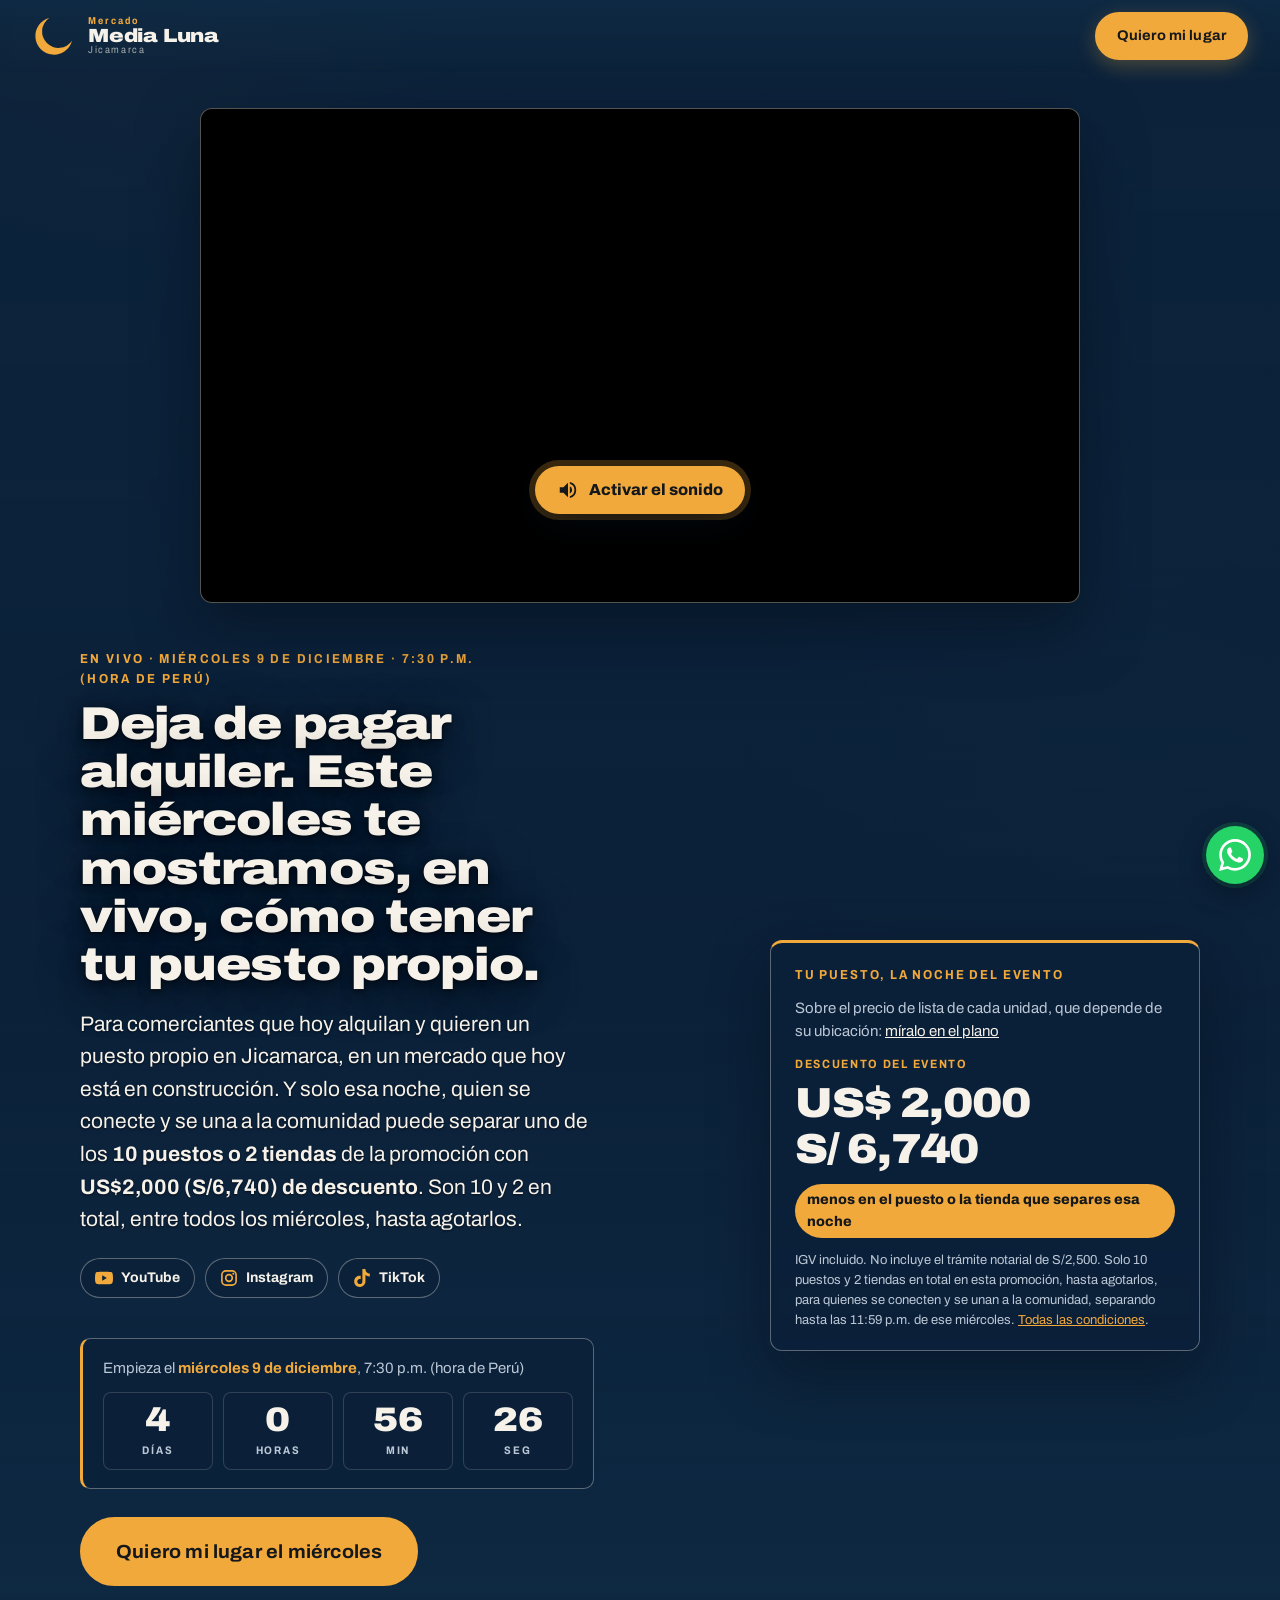
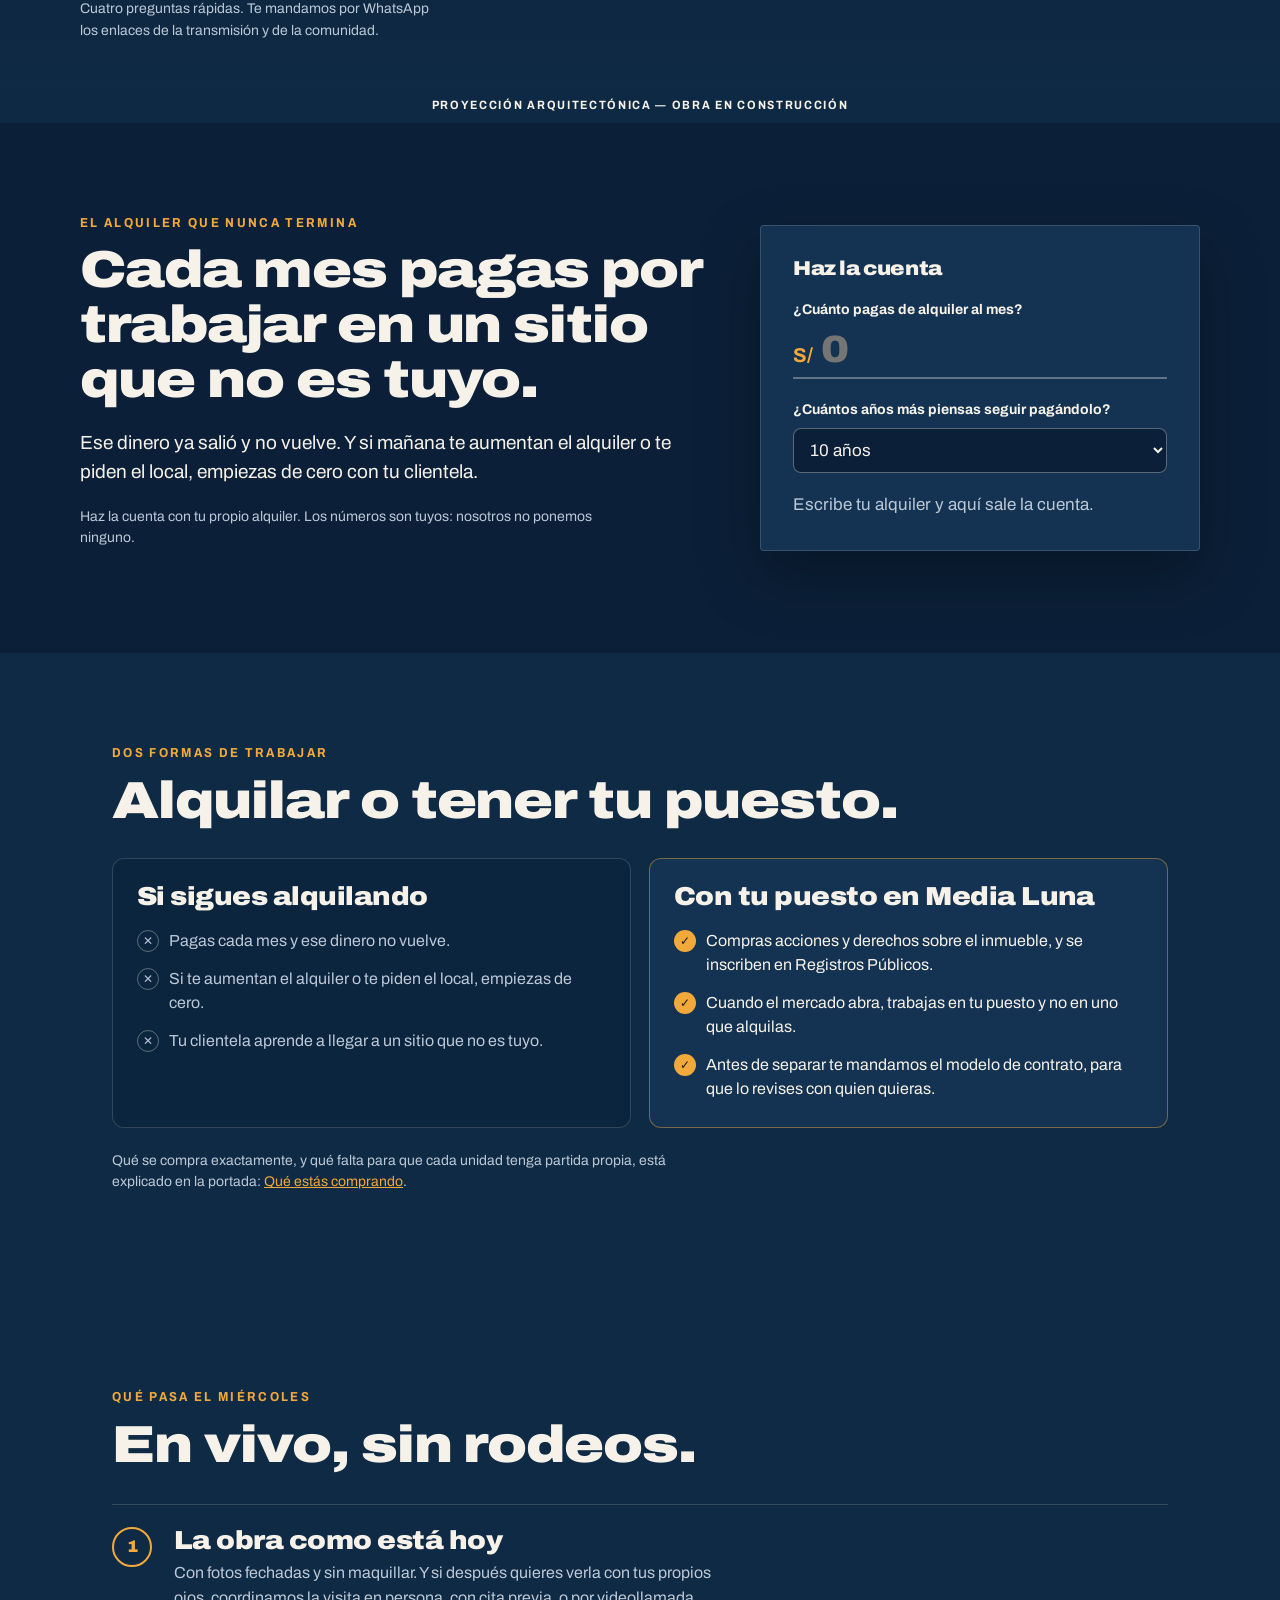
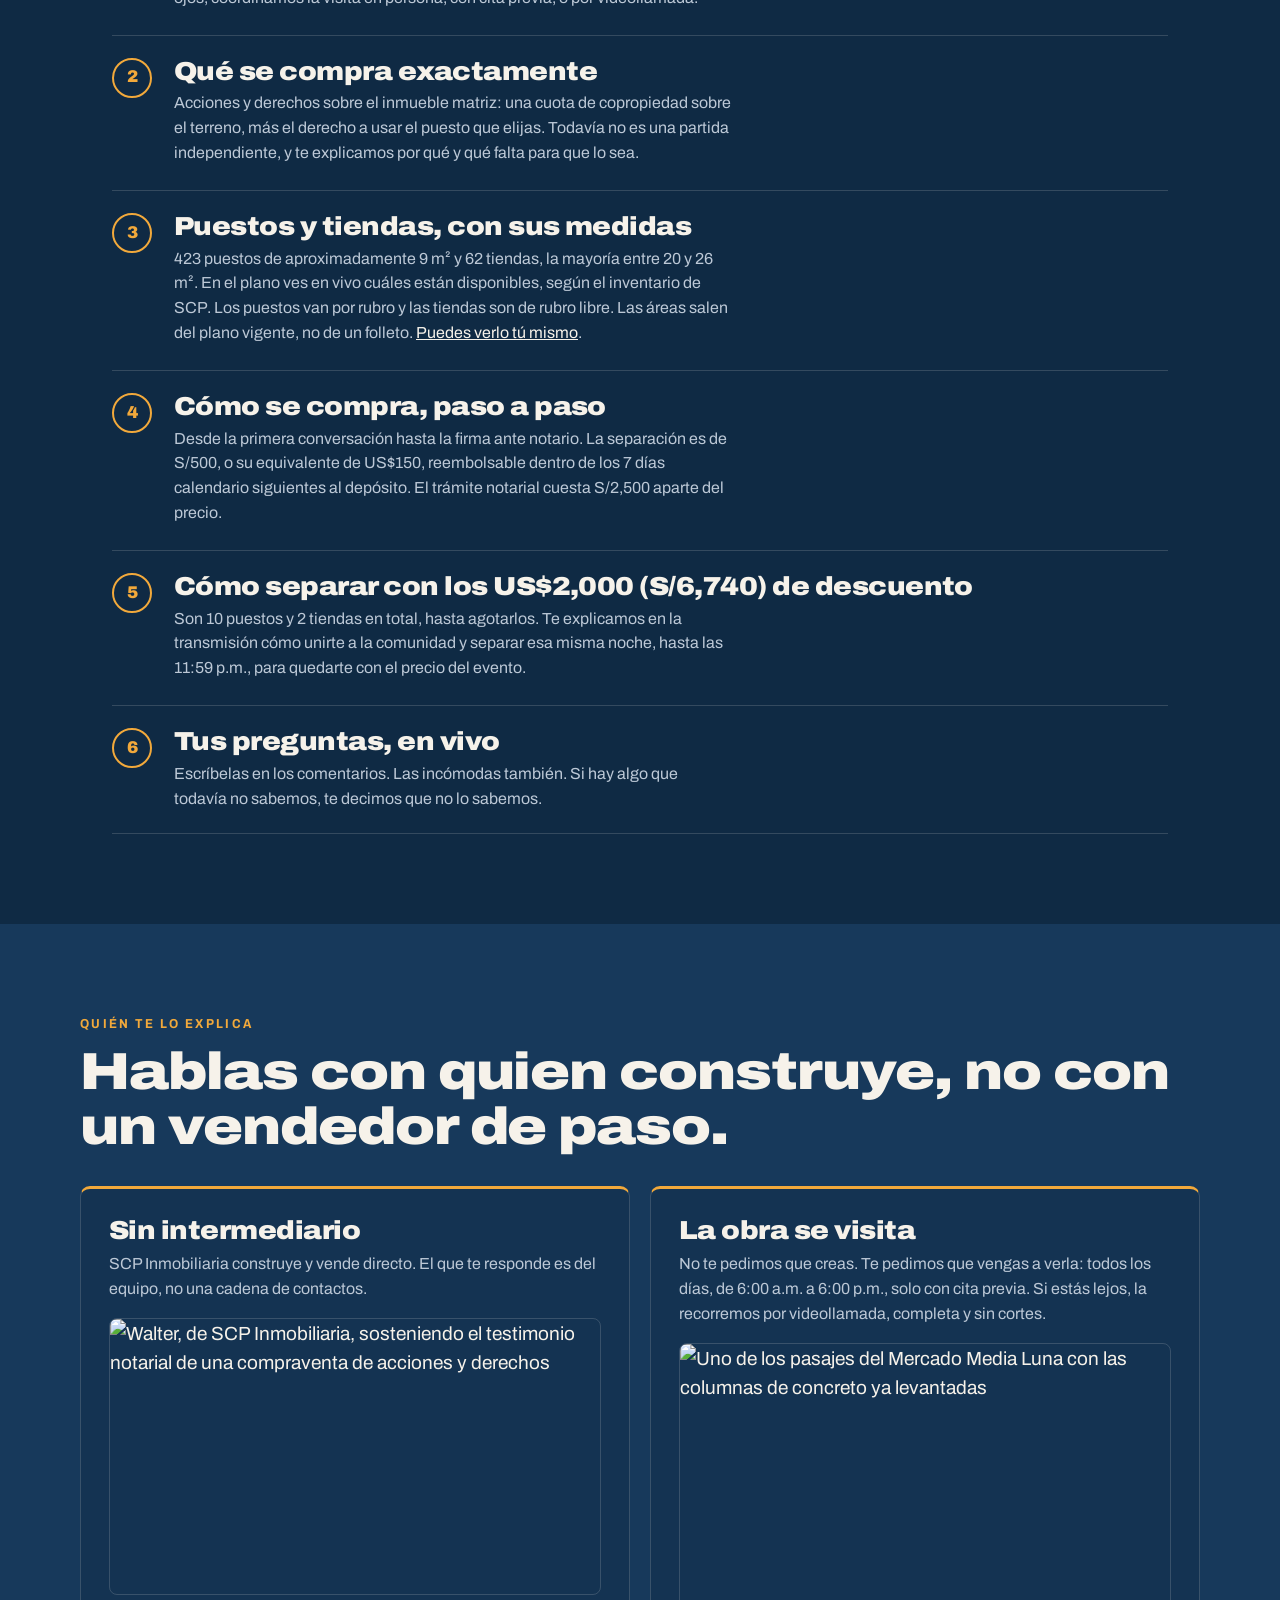
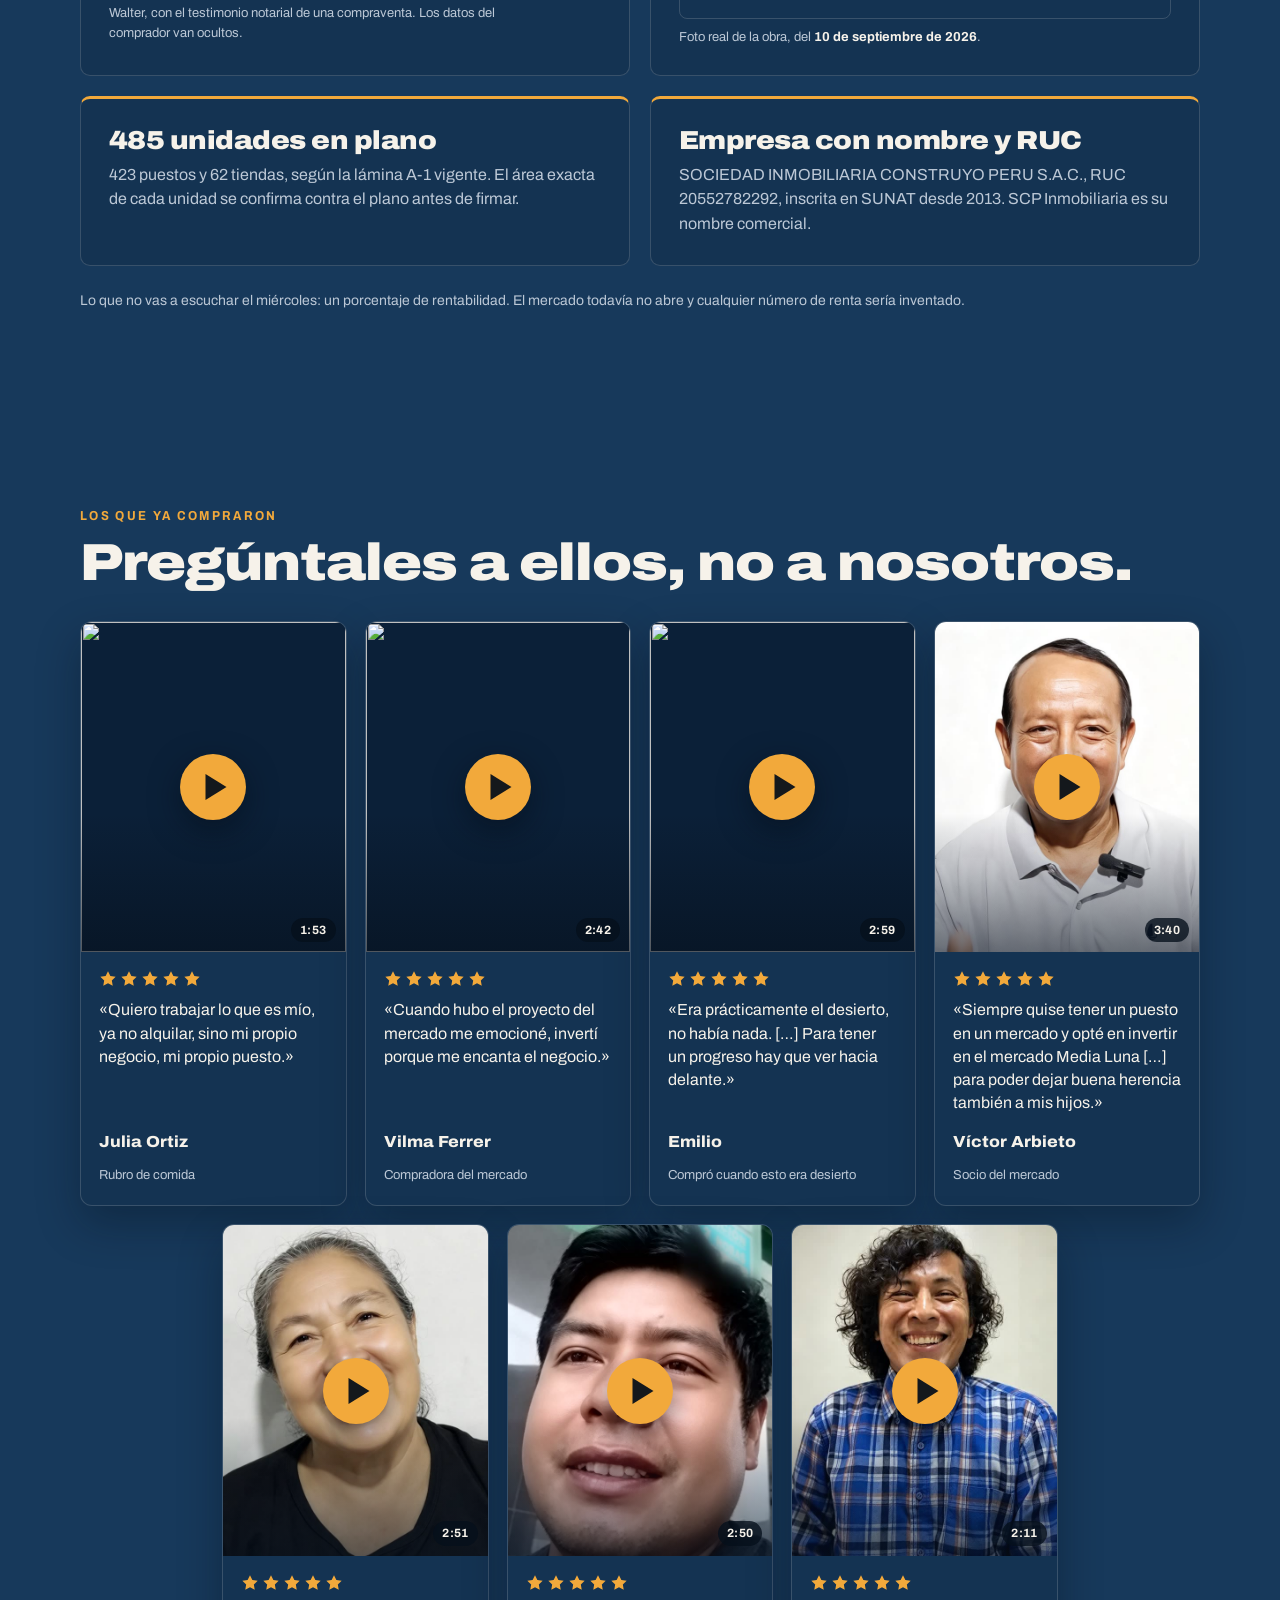
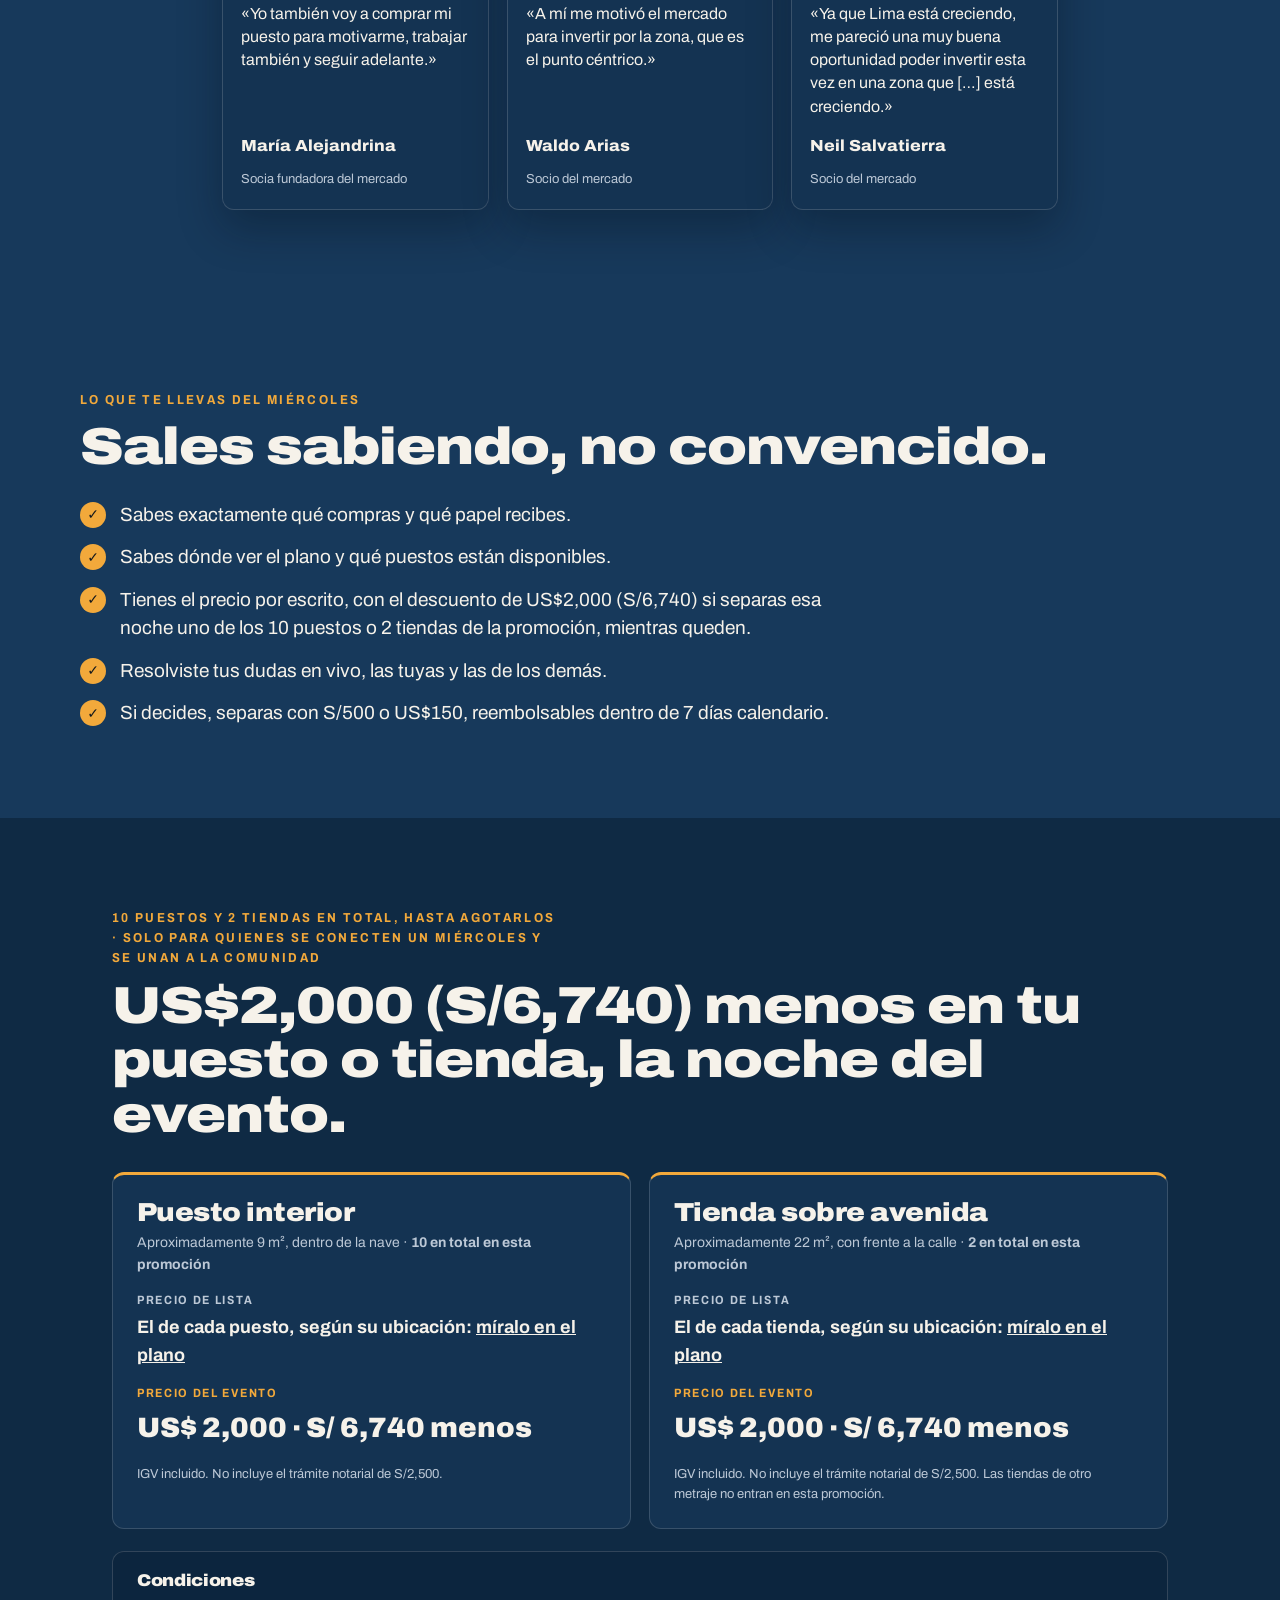
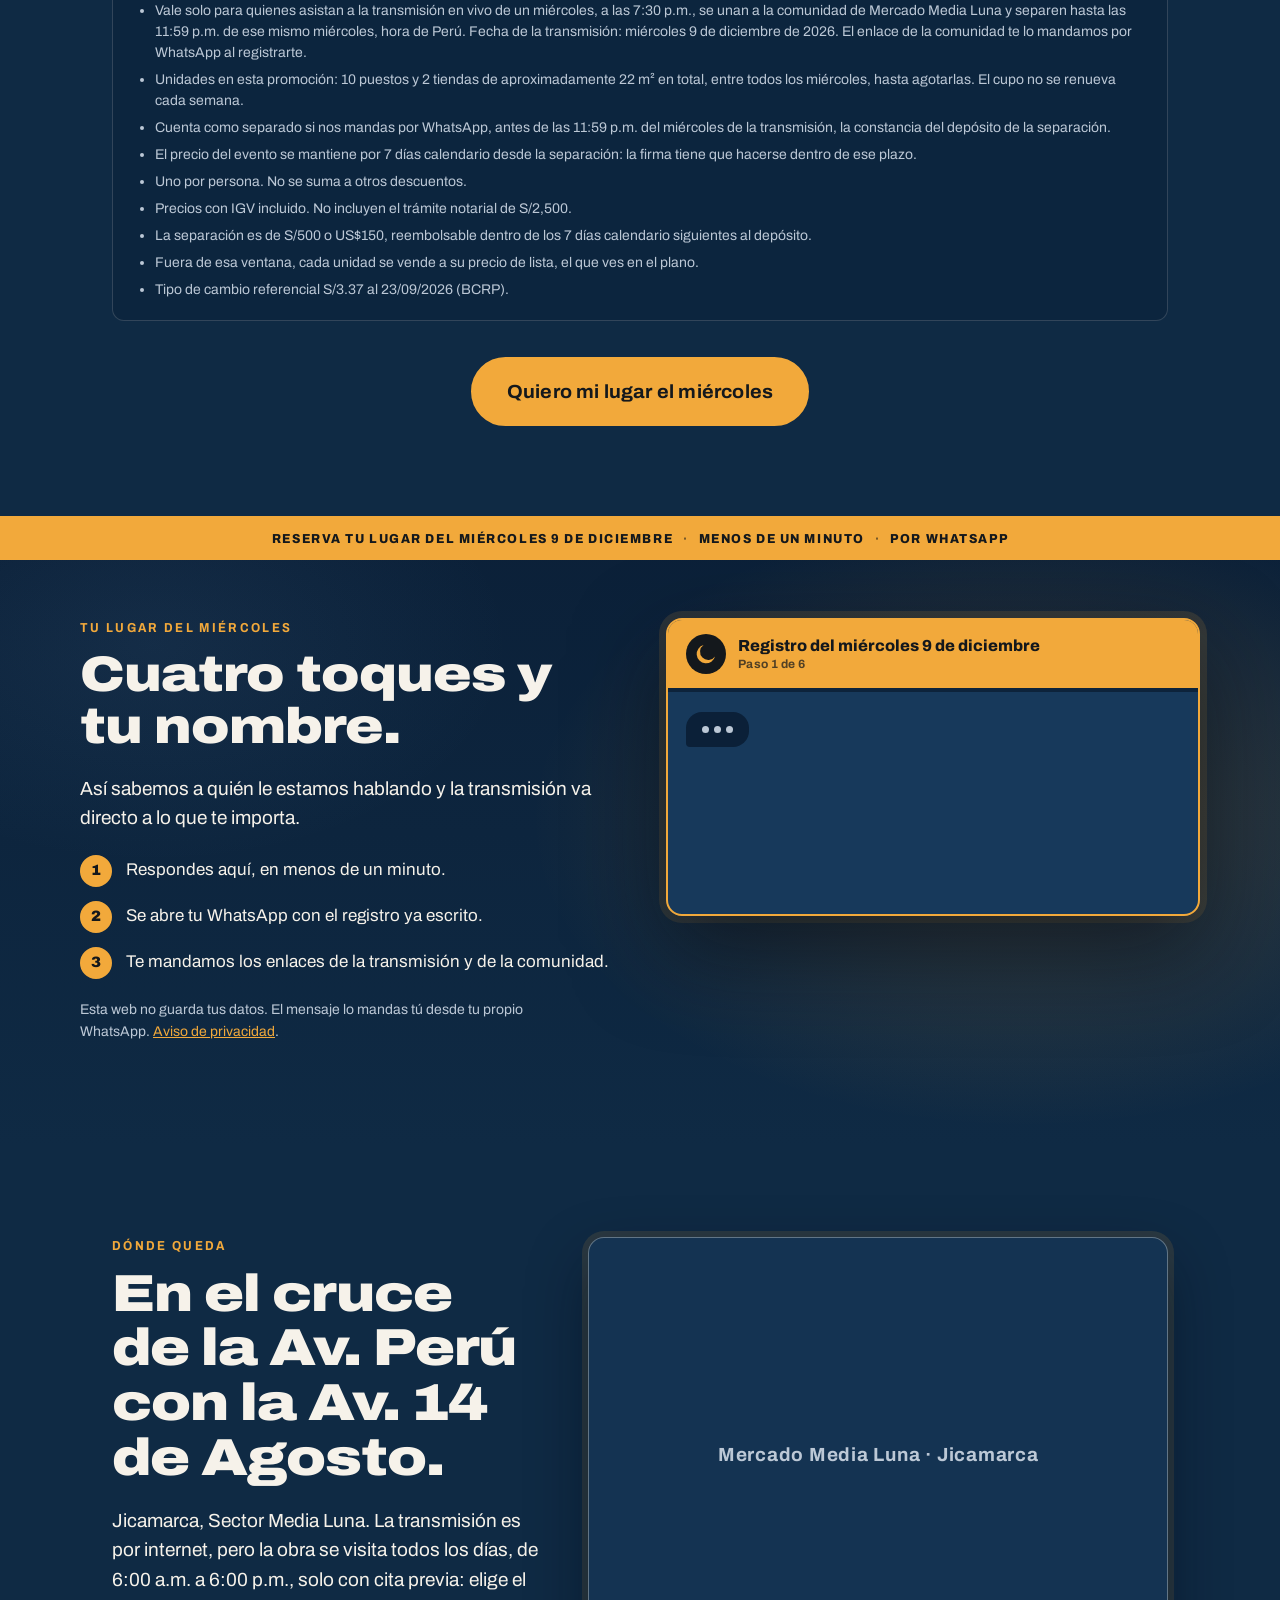
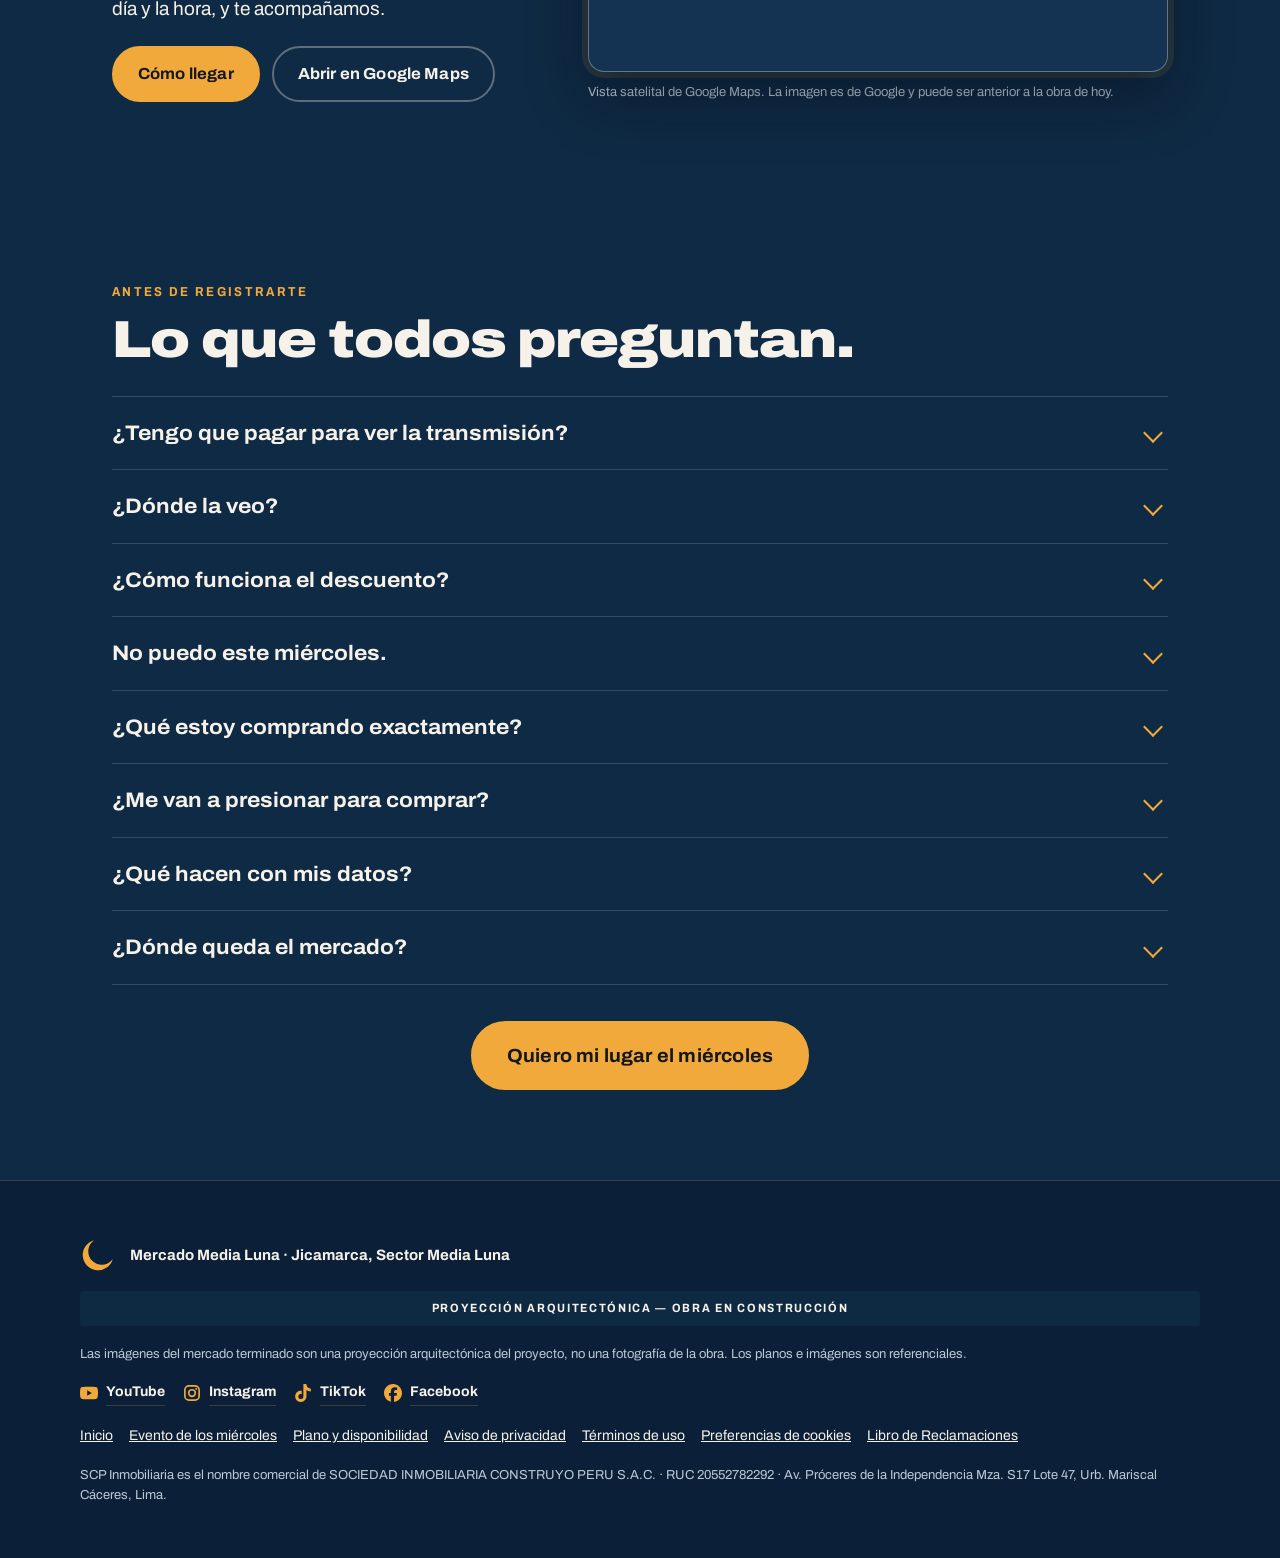
==== commit c670ac23: "Plano: una unidad separada se ve morada aunque esté «Solo disponibles» El filtro «Solo disponibles» " ====
--- a/evento.html
+++ b/evento.html
@@ -35,7 +35,7 @@
 <link rel="preconnect" href="https://fonts.googleapis.com">
 <link rel="preconnect" href="https://fonts.gstatic.com" crossorigin>
 <link rel="stylesheet" href="https://fonts.googleapis.com/css2?family=Archivo:wdth,wght@75..125,400;75..125,500;75..125,700;75..125,900&display=swap">
-<link rel="stylesheet" href="assets/styles.css?v=0d7d27c2">
+<link rel="stylesheet" href="assets/styles.css?v=8c58ffbb">
 <noscript><style>.reveal{opacity:1!important;transform:none!important}</style></noscript>
 </head>
 <body class="pagina-evento pagina-promo" data-evento="evento">
@@ -440,10 +440,10 @@
   <svg viewBox="0 0 24 24" aria-hidden="true" width="32" height="32"><path fill="currentColor" d="M17.472 14.382c-.297-.149-1.758-.867-2.03-.967-.273-.099-.471-.148-.67.15-.197.297-.767.966-.94 1.164-.173.199-.347.223-.644.075-.297-.15-1.255-.463-2.39-1.475-.883-.788-1.48-1.761-1.653-2.059-.173-.297-.018-.458.13-.606.134-.133.298-.347.446-.52.149-.174.198-.298.298-.497.099-.198.05-.371-.025-.52-.075-.149-.669-1.612-.916-2.207-.242-.579-.487-.5-.669-.51a12.8 12.8 0 0 0-.57-.01c-.198 0-.52.074-.792.372-.272.297-1.04 1.016-1.04 2.479 0 1.462 1.065 2.875 1.213 3.074.149.198 2.096 3.2 5.077 4.487.709.306 1.262.489 1.694.625.712.227 1.36.195 1.872.118.571-.085 1.758-.719 2.006-1.413.248-.694.248-1.289.173-1.413-.074-.124-.272-.198-.57-.347m-5.421 7.403h-.004a9.87 9.87 0 0 1-5.031-1.378l-.361-.214-3.741.982.998-3.648-.235-.374a9.86 9.86 0 0 1-1.51-5.26c.001-5.45 4.436-9.884 9.888-9.884 2.64 0 5.122 1.03 6.988 2.898a9.825 9.825 0 0 1 2.893 6.994c-.003 5.45-4.437 9.884-9.885 9.884m8.413-18.297A11.815 11.815 0 0 0 12.05 0C5.495 0 .16 5.335.157 11.892c0 2.096.547 4.142 1.588 5.945L.057 24l6.305-1.654a11.882 11.882 0 0 0 5.683 1.448h.005c6.554 0 11.89-5.335 11.893-11.893a11.821 11.821 0 0 0-3.48-8.413"/></svg>
 </a>
 
-<script src="assets/config.js?v=0d7d27c2"></script>
-<script src="assets/testimonios.js?v=0d7d27c2"></script>
-<script src="assets/medicion.js?v=0d7d27c2"></script>
-<script src="assets/evento.js?v=0d7d27c2"></script>
+<script src="assets/config.js?v=8c58ffbb"></script>
+<script src="assets/testimonios.js?v=8c58ffbb"></script>
+<script src="assets/medicion.js?v=8c58ffbb"></script>
+<script src="assets/evento.js?v=8c58ffbb"></script>
 
 <script type="application/ld+json">
 {
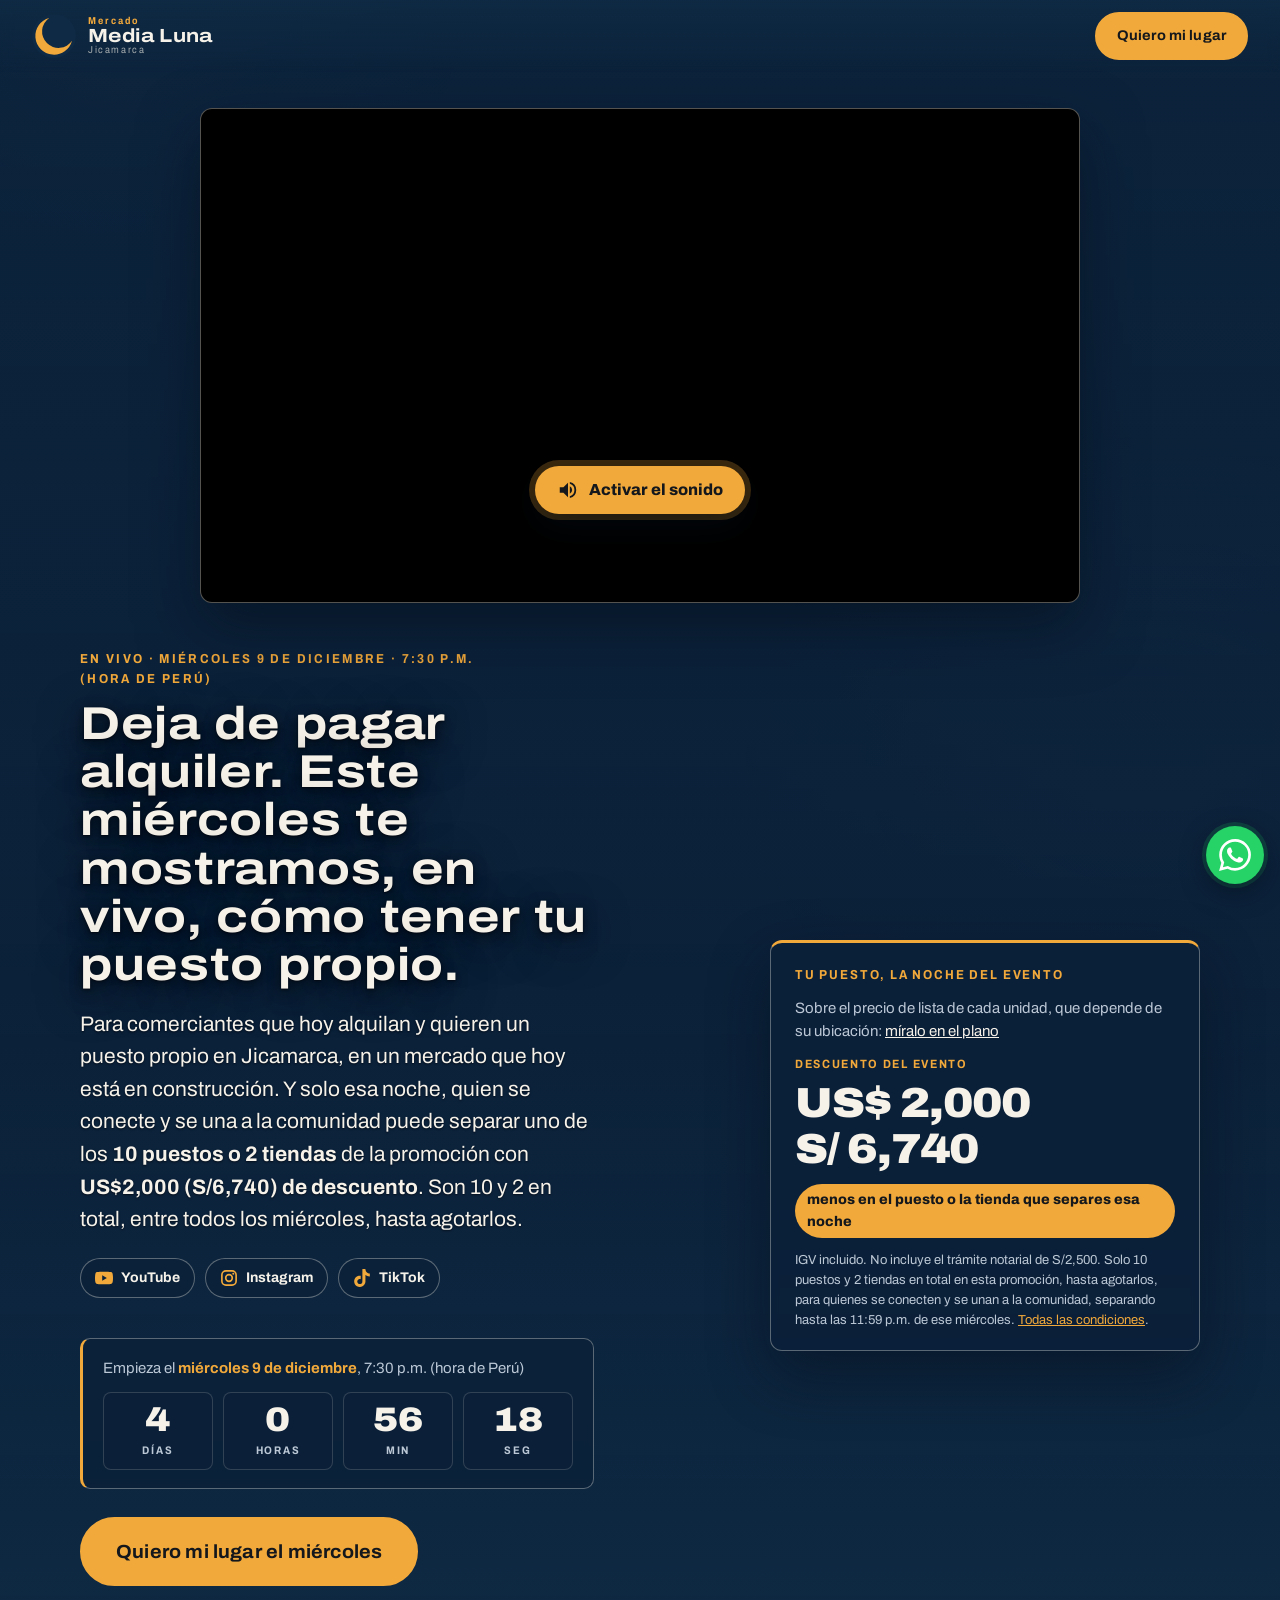
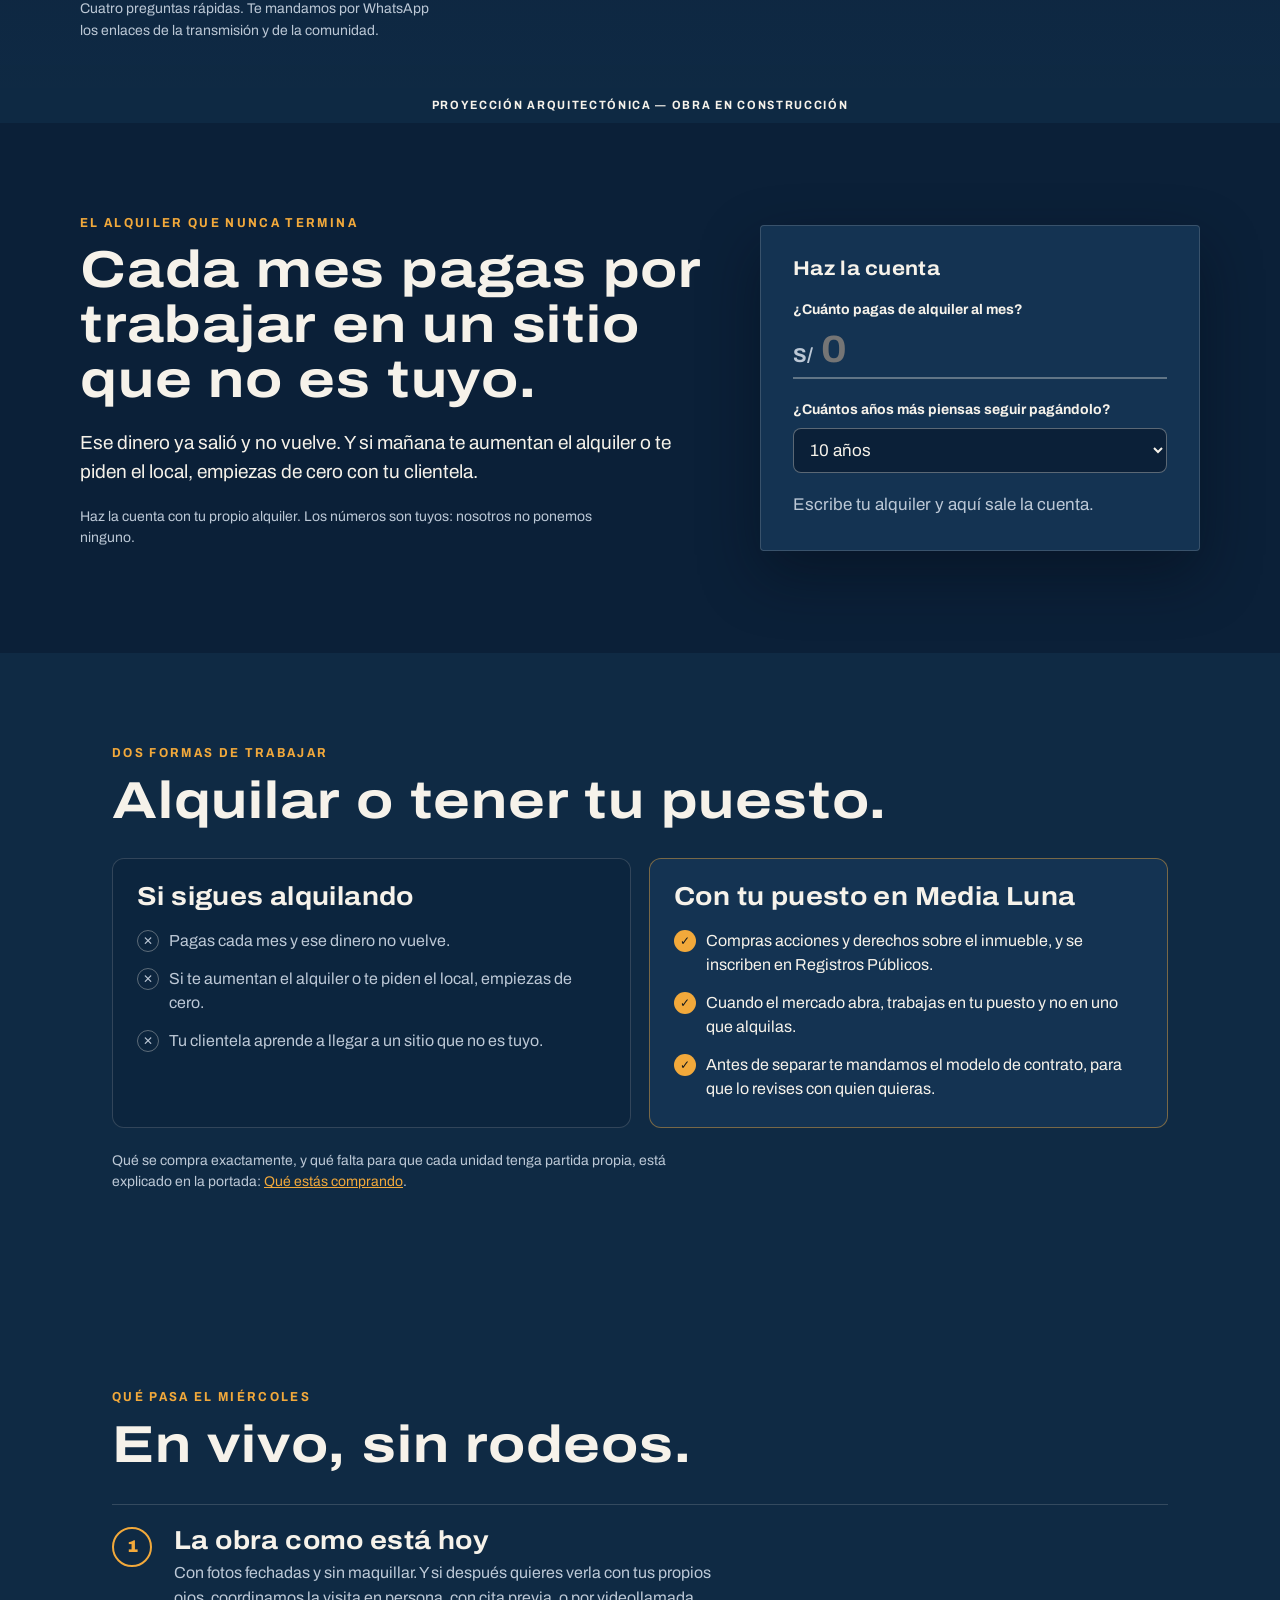
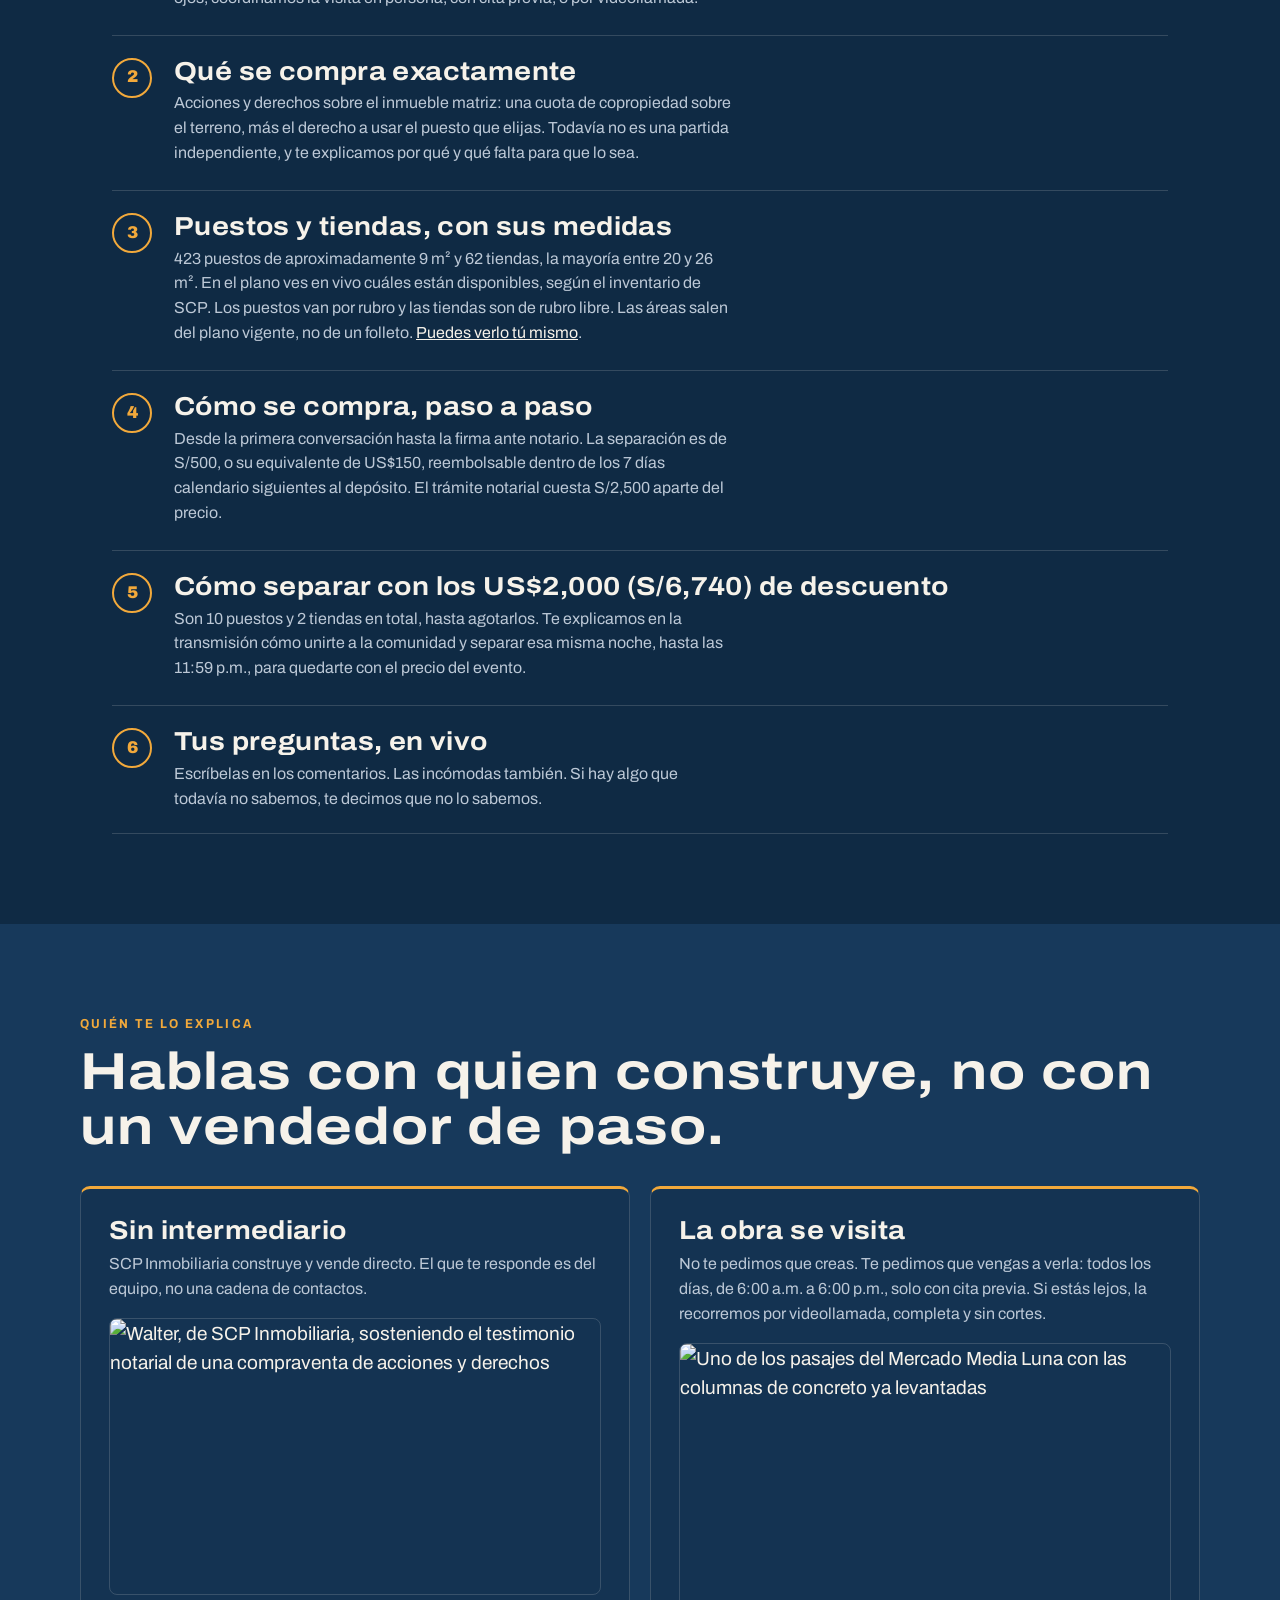
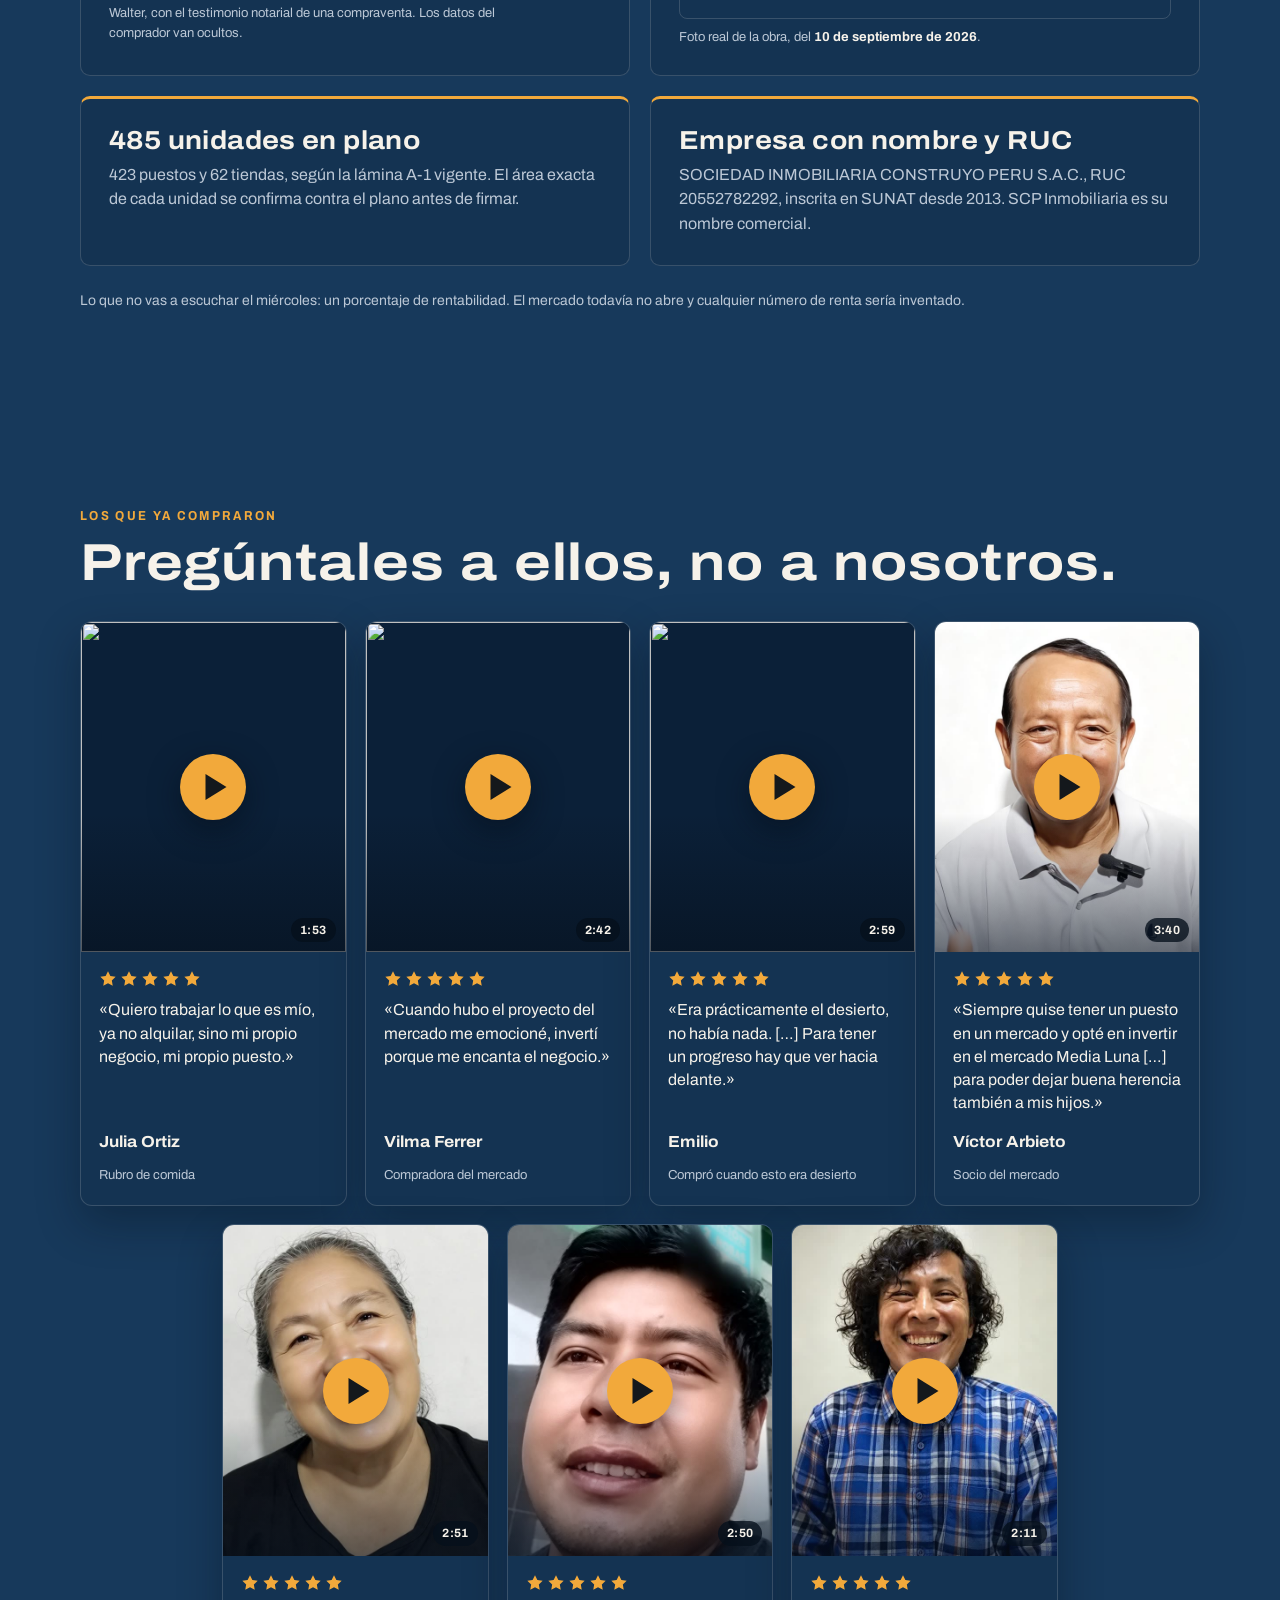
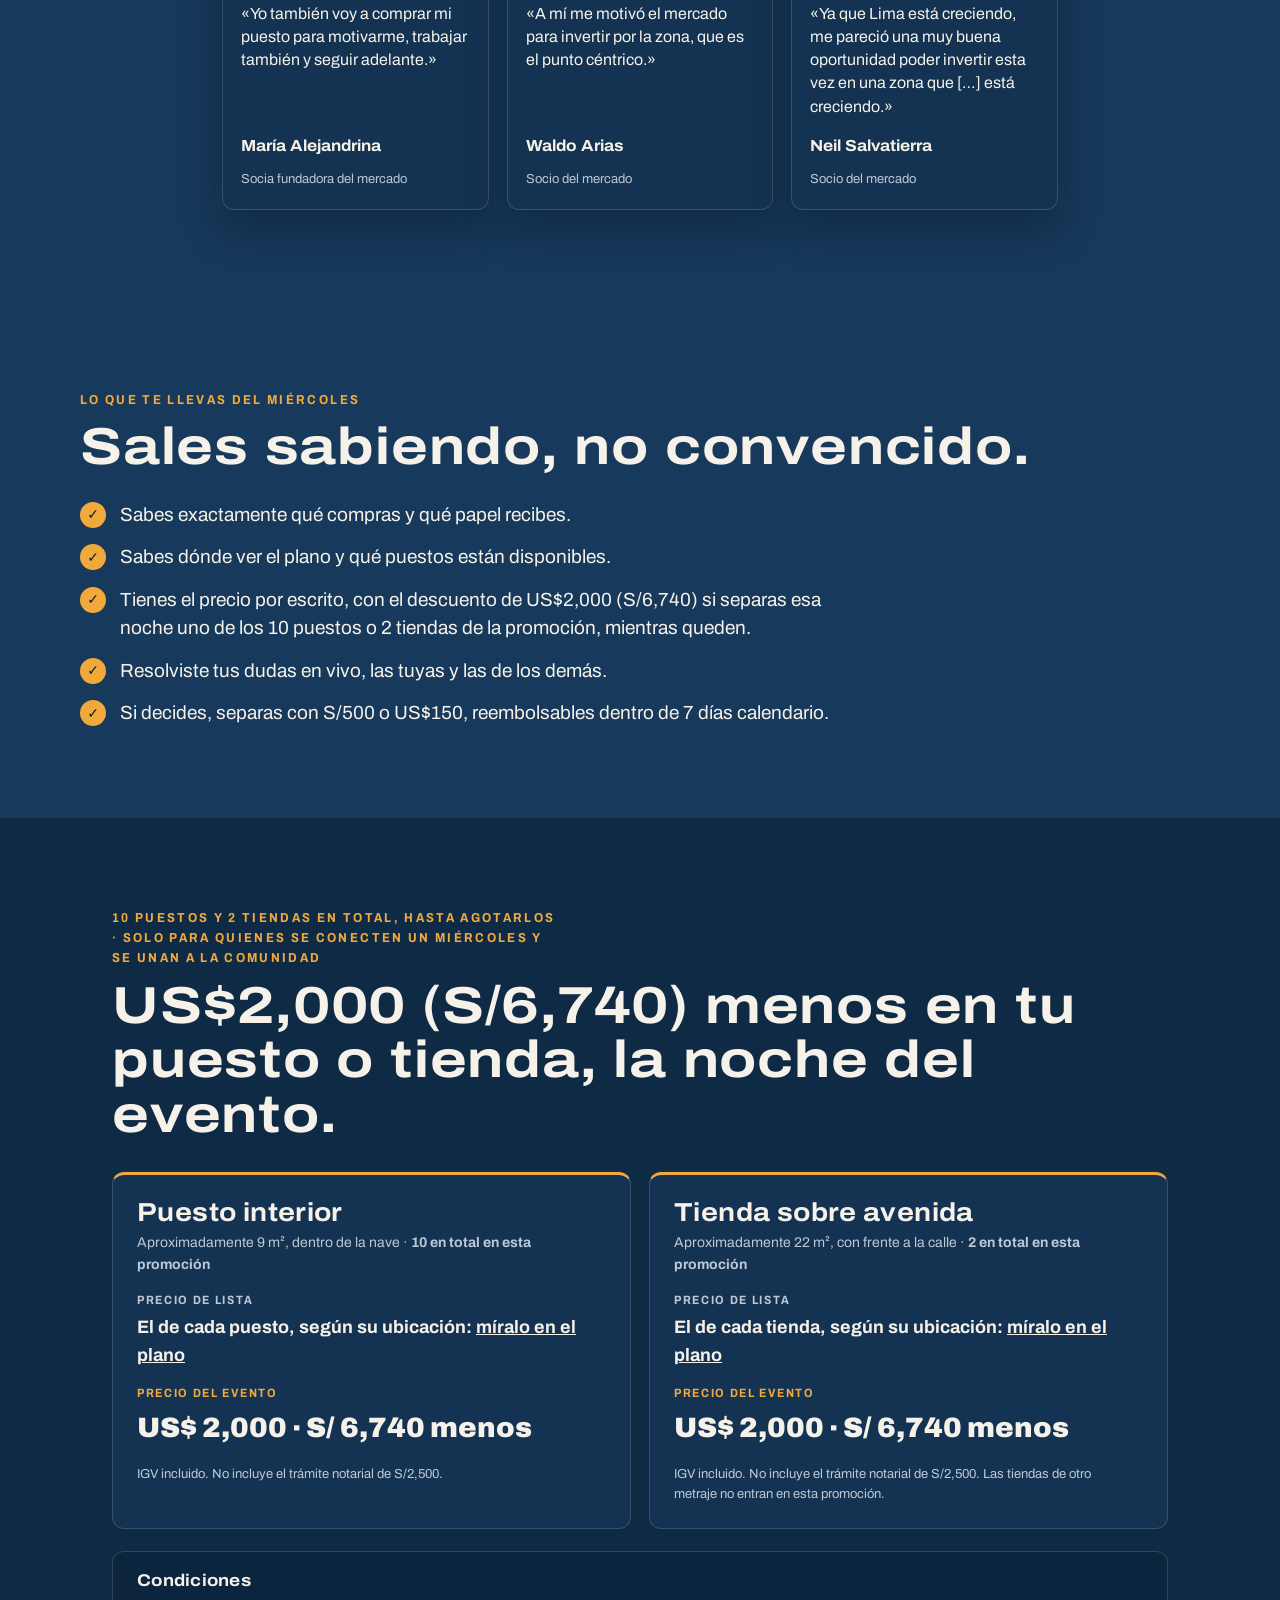
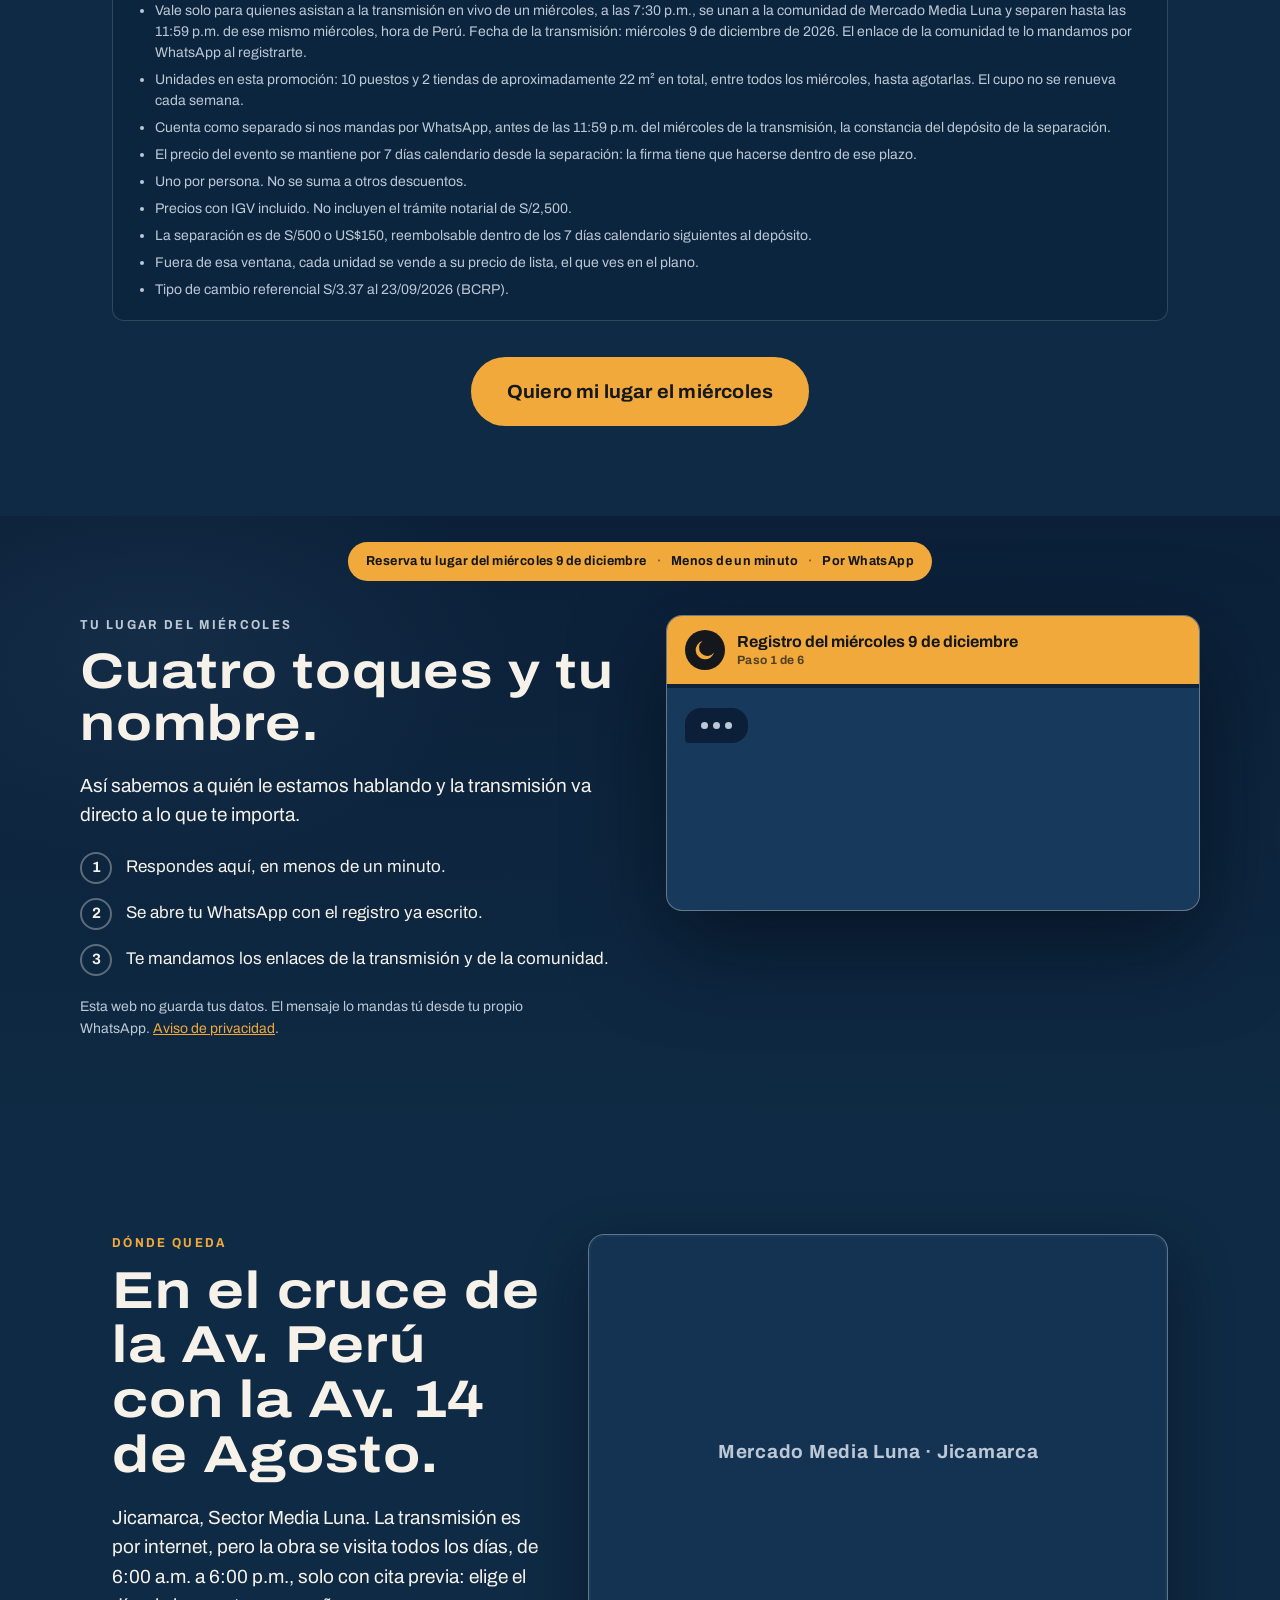
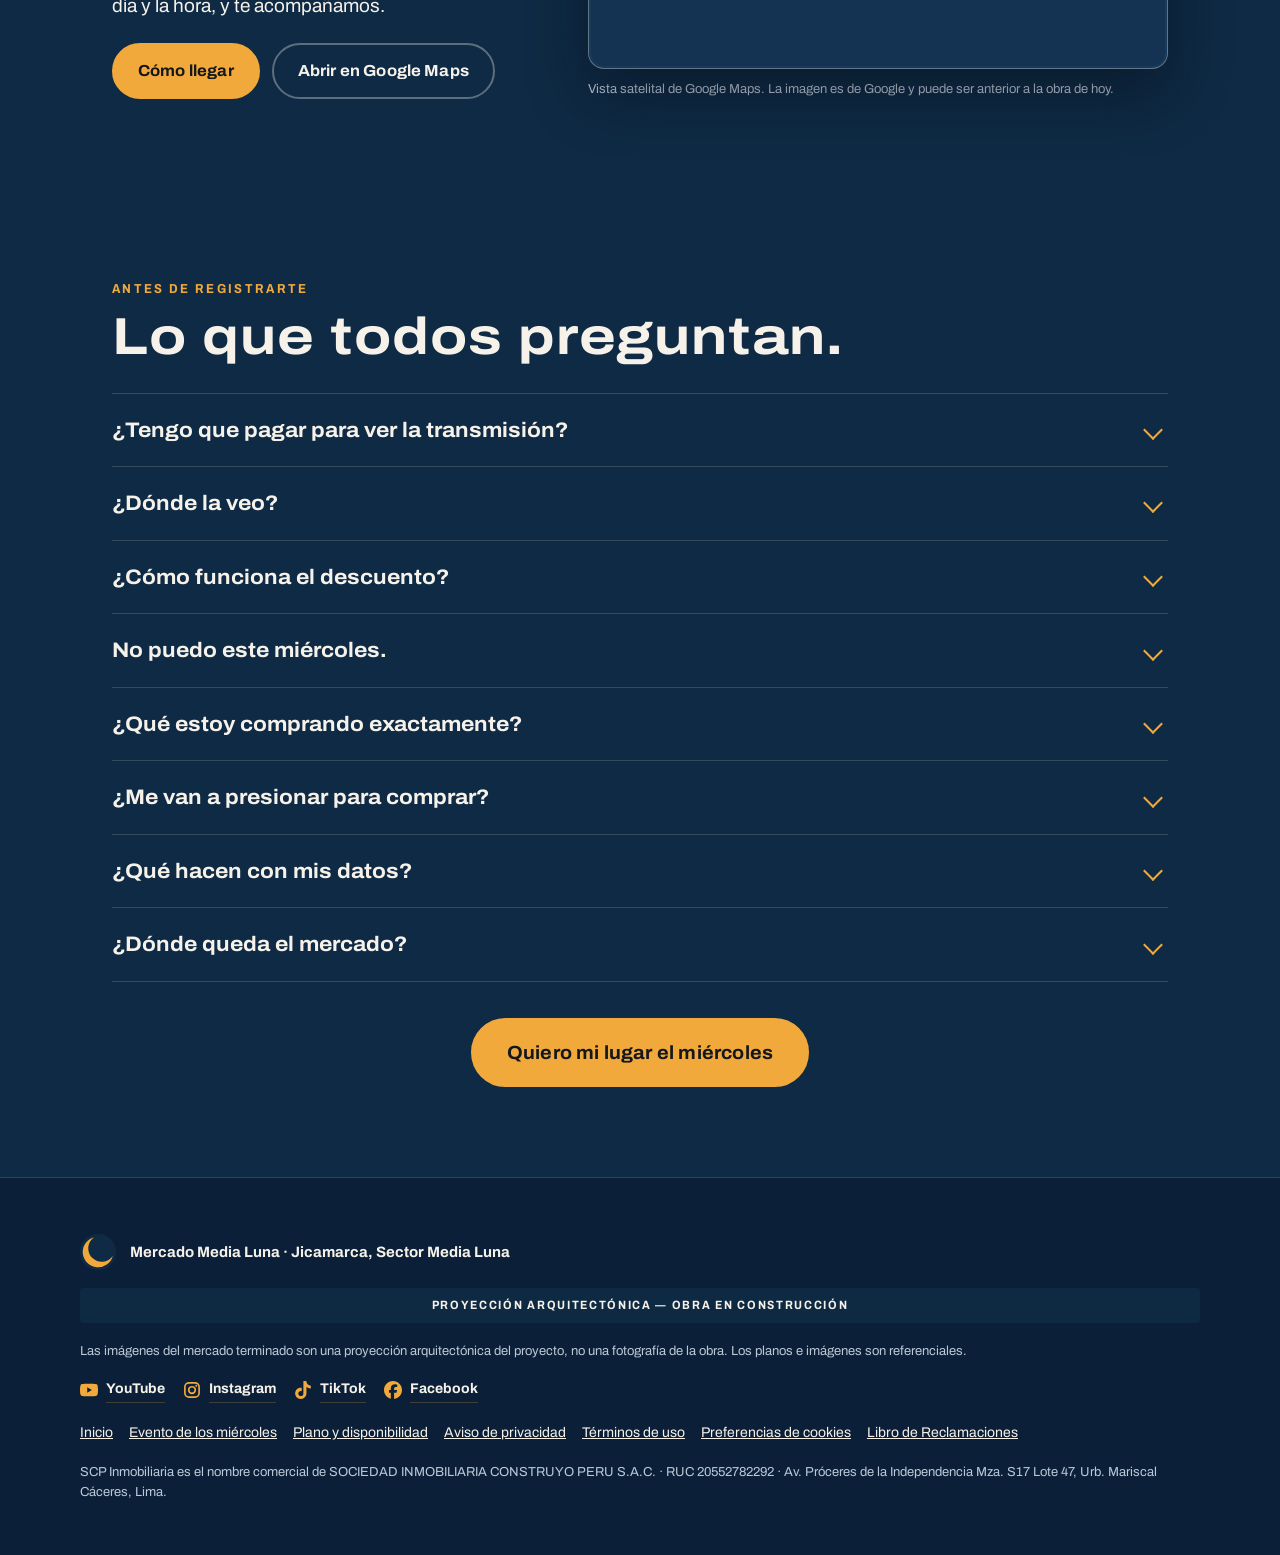
==== commit dc1b096d: "Rediseño v3, fase 3: portada con el Manual de Marca v2.0 y sistema compartido Portada (index.html): " ====
--- a/evento.html
+++ b/evento.html
@@ -35,7 +35,7 @@
 <link rel="preconnect" href="https://fonts.googleapis.com">
 <link rel="preconnect" href="https://fonts.gstatic.com" crossorigin>
 <link rel="stylesheet" href="https://fonts.googleapis.com/css2?family=Archivo:wdth,wght@75..125,400;75..125,500;75..125,700;75..125,900&display=swap">
-<link rel="stylesheet" href="assets/styles.css?v=8c58ffbb">
+<link rel="stylesheet" href="assets/styles.css?v=6f4e7ad7">
 <noscript><style>.reveal{opacity:1!important;transform:none!important}</style></noscript>
 </head>
 <body class="pagina-evento pagina-promo" data-evento="evento">
@@ -440,10 +440,10 @@
   <svg viewBox="0 0 24 24" aria-hidden="true" width="32" height="32"><path fill="currentColor" d="M17.472 14.382c-.297-.149-1.758-.867-2.03-.967-.273-.099-.471-.148-.67.15-.197.297-.767.966-.94 1.164-.173.199-.347.223-.644.075-.297-.15-1.255-.463-2.39-1.475-.883-.788-1.48-1.761-1.653-2.059-.173-.297-.018-.458.13-.606.134-.133.298-.347.446-.52.149-.174.198-.298.298-.497.099-.198.05-.371-.025-.52-.075-.149-.669-1.612-.916-2.207-.242-.579-.487-.5-.669-.51a12.8 12.8 0 0 0-.57-.01c-.198 0-.52.074-.792.372-.272.297-1.04 1.016-1.04 2.479 0 1.462 1.065 2.875 1.213 3.074.149.198 2.096 3.2 5.077 4.487.709.306 1.262.489 1.694.625.712.227 1.36.195 1.872.118.571-.085 1.758-.719 2.006-1.413.248-.694.248-1.289.173-1.413-.074-.124-.272-.198-.57-.347m-5.421 7.403h-.004a9.87 9.87 0 0 1-5.031-1.378l-.361-.214-3.741.982.998-3.648-.235-.374a9.86 9.86 0 0 1-1.51-5.26c.001-5.45 4.436-9.884 9.888-9.884 2.64 0 5.122 1.03 6.988 2.898a9.825 9.825 0 0 1 2.893 6.994c-.003 5.45-4.437 9.884-9.885 9.884m8.413-18.297A11.815 11.815 0 0 0 12.05 0C5.495 0 .16 5.335.157 11.892c0 2.096.547 4.142 1.588 5.945L.057 24l6.305-1.654a11.882 11.882 0 0 0 5.683 1.448h.005c6.554 0 11.89-5.335 11.893-11.893a11.821 11.821 0 0 0-3.48-8.413"/></svg>
 </a>
 
-<script src="assets/config.js?v=8c58ffbb"></script>
-<script src="assets/testimonios.js?v=8c58ffbb"></script>
-<script src="assets/medicion.js?v=8c58ffbb"></script>
-<script src="assets/evento.js?v=8c58ffbb"></script>
+<script src="assets/config.js?v=6f4e7ad7"></script>
+<script src="assets/testimonios.js?v=6f4e7ad7"></script>
+<script src="assets/medicion.js?v=6f4e7ad7"></script>
+<script src="assets/evento.js?v=6f4e7ad7"></script>
 
 <script type="application/ld+json">
 {
--- a/assets/styles.css
+++ b/assets/styles.css
@@ -54,8 +54,8 @@
   content:"";
   position:fixed; inset:-20vmax; z-index:-1; pointer-events:none;
   background:
-    radial-gradient(38vmax 30vmax at 22% 18%, rgba(242,169,59,.07), transparent 70%),
-    radial-gradient(44vmax 36vmax at 78% 72%, rgba(120,170,220,.07), transparent 72%);
+    radial-gradient(38vmax 30vmax at 22% 18%, rgba(120,170,220,.05), transparent 70%),
+    radial-gradient(44vmax 36vmax at 78% 72%, rgba(120,170,220,.08), transparent 72%);
   animation:ambiente 120s var(--ease-soft) -30s infinite alternate;
 }
 @keyframes ambiente{ from{ transform:translate3d(-2%,-1%,0) scale(1) } to{ transform:translate3d(2%,2%,0) scale(1.06) } }
@@ -65,7 +65,7 @@
    Sin esto, .pend (display:inline-block) le ganaba a hidden y en /evento se
    veía el aviso de autorización del testimonio aunque la lógica lo ocultaba. */
 [hidden]{ display:none !important }
-h1,h2,h3{ font-weight:900; font-variation-settings:"wdth" 118; letter-spacing:-.02em; line-height:1.05; margin:0 0 .4em }
+h1,h2,h3{ font-weight:700; font-variation-settings:"wdth" 118; letter-spacing:.015em; line-height:1.05; margin:0 0 .4em }
 h2{ font-size:clamp(28px,4.6vw,52px) }
 h3{ font-size:clamp(19px,2.2vw,26px); font-variation-settings:"wdth" 110 }
 p{ margin:0 0 1em; max-width:64ch }
@@ -109,9 +109,9 @@
 /* el botón del encabezado va lleno de ámbar: es el que tiene que resaltar */
 .btn-ghost{
   --btn-bg:var(--accent); color:var(--ink); border-color:var(--accent);
-  padding:11px 20px; font-size:14px; box-shadow:0 6px 20px rgba(242,169,59,.28);
-}
-.btn-ghost:hover{ --btn-bg:var(--accent-hover); border-color:var(--accent-hover); transform:translateY(-2px); box-shadow:0 10px 26px rgba(242,169,59,.4) }
+  padding:11px 20px; font-size:14px;
+}
+.btn-ghost:hover{ --btn-bg:var(--accent-hover); border-color:var(--accent-hover); transform:translateY(-2px) }
 .btn-big{ width:100%; padding:18px 24px; font-size:17px }
 @media (pointer:coarse){
   .btn{ min-height:44px; display:inline-flex; align-items:center; justify-content:center }
@@ -126,16 +126,16 @@
   backdrop-filter:blur(6px);
 }
 .brand{ display:flex; align-items:center; gap:12px; text-decoration:none }
-.brand-mark{ display:block; width:44px; height:44px; color:var(--accent) }
+.brand-mark{ display:block; width:44px; height:44px; color:var(--accent); background:var(--canvas); border-radius:50% }
 .brand-mark .moon{ width:100%; height:100% }
 .moon-arc{
-  stroke:var(--accent); opacity:.55;
+  stroke:rgba(246,242,234,.85); opacity:.6;
   stroke-dasharray:100; stroke-dashoffset:calc(100 - var(--luna, 0) * 100);
   transform:rotate(-90deg); transform-origin:50% 50%;
 }
 .brand-words{ display:grid; line-height:1 }
 .brand-kicker{ font-size:10px; font-weight:700; letter-spacing:.22em; color:var(--accent); font-variation-settings:"wdth" 88 }
-.brand-name{ font-size:19px; font-weight:900; font-variation-settings:"wdth" 118; letter-spacing:-.01em }
+.brand-name{ font-size:19px; font-weight:700; font-variation-settings:"wdth" 118; letter-spacing:.02em }
 .brand-place{ font-size:10px; letter-spacing:.16em; color:rgba(246,242,234,.65); font-variation-settings:"wdth" 88 }
 @media (max-width:420px){ .brand-place{ display:none } }
 /* El botón del encabezado se ocultaba en celular porque "el hero ya trae su
@@ -180,10 +180,10 @@
   position:absolute; inset:0; pointer-events:none;
   background:
     linear-gradient(96deg,
-      rgba(6,16,28,.90) 0%,
-      rgba(6,16,28,.72) 20%,
-      rgba(6,16,28,.34) 37%,
-      rgba(6,16,28,0) 54%),
+      rgba(6,16,28,.92) 0%,
+      rgba(6,16,28,.78) 20%,
+      rgba(6,16,28,.42) 38%,
+      rgba(6,16,28,0) 56%),
     radial-gradient(ellipse 120% 90% at 50% 45%, rgba(8,20,34,0) 32%, rgba(8,20,34,.66) 100%);
 }
 
@@ -225,20 +225,16 @@
    140 px. Sigue dentro de la franja oscura del scrim, que llega al 37%. */
 .band{
   position:absolute; left:clamp(var(--gutter),7vw,140px); right:var(--gutter); top:22%;
-  opacity:0; pointer-events:none; text-shadow:var(--tshadow);
+  opacity:0; pointer-events:none; text-shadow:0 1px 2px rgba(5,10,18,.6);
   max-width:min(560px,66vw);
 }
 /* 2 · un refuerzo suave detrás de cada banda. Va muy abierto a propósito:
    el rectángulo gris que se veía antes era este scrim con el borde duro. */
-.band::before{
-  content:""; position:absolute; inset:-40% -34%; pointer-events:none; z-index:-1;
-  opacity:calc(.3 + .7 * var(--k,1));
-  background:radial-gradient(ellipse 62% 54% at 38% 50%, rgba(5,12,22,.5) 0%, rgba(5,12,22,.26) 44%, rgba(5,12,22,0) 74%);
-}
+.band::before{ content:none }   /* el refuerzo radial se retiró el 13/10/2026: el scrim cubre solo */
 .band .btn{ text-shadow:none }
 .band .line{
-  font-size:clamp(30px,5.4vw,60px); font-weight:900; font-variation-settings:"wdth" 118;
-  line-height:1.02; letter-spacing:-.025em; margin:0 0 .18em; max-width:20ch;
+  font-size:clamp(30px,5.4vw,60px); font-weight:700; font-variation-settings:"wdth" 118;
+  line-height:1.02; letter-spacing:.01em; margin:0 0 .18em; max-width:20ch;
 }
 .band .line-sub{ font-size:clamp(20px,3vw,32px); font-variation-settings:"wdth" 108; color:var(--text-primary) }
 .band-5{ top:auto; bottom:16%; max-width:min(720px,84vw) }
@@ -252,7 +248,7 @@
   .band-5{ max-width:min(620px,48vw) }
 }
 
-.band-5 .line-title{ font-size:clamp(36px,7vw,84px); letter-spacing:-.03em }
+.band-5 .line-title{ font-size:clamp(36px,7vw,84px); letter-spacing:.005em }
 .settle-sub{ font-size:clamp(16px,2vw,21px); color:var(--text-primary); margin:.2em 0 1.1em }
 .settle-cta{ display:flex; flex-wrap:wrap; gap:12px; pointer-events:auto }
 
@@ -294,7 +290,7 @@
 [data-entrance="asiento"] .settle-cta{ opacity:clamp(0,(var(--k,0) - .66) * 3.6,1) }
 
 /* anillo de carga y señal de scroll */
-.loader{ position:absolute; right:var(--gutter); bottom:56px; z-index:7; color:var(--accent); opacity:.9; pointer-events:none }
+.loader{ position:absolute; right:var(--gutter); bottom:56px; z-index:7; color:var(--text-primary); opacity:.75; pointer-events:none }
 .loader.done{ display:none }
 .ring{ width:36px; height:36px; transform:rotate(-90deg) }
 .ring circle{ transition:stroke-dashoffset .2s linear }
@@ -452,10 +448,10 @@
 .field{ margin-bottom:20px }
 .field label{ display:block; font-size:14px; font-weight:700; margin-bottom:8px; color:var(--text-primary) }
 .money{ display:flex; align-items:baseline; gap:8px; border-bottom:2px solid var(--rule-strong); padding-bottom:6px }
-.money span{ font-weight:700; color:var(--accent); font-size:20px }
+.money span{ font-weight:700; color:var(--text-secondary); font-size:20px }
 .money input{
   flex:1; background:transparent; border:0; color:var(--text-primary);
-  font-family:var(--display); font-size:clamp(26px,4vw,38px); font-weight:900; font-variation-settings:"wdth" 112;
+  font-family:var(--display); font-size:clamp(26px,4vw,38px); font-weight:700; font-variation-settings:"wdth" 112;
   font-variant-numeric:tabular-nums; padding:0; min-width:0;
 }
 .money input:focus{ outline:none }
@@ -466,11 +462,11 @@
   letter-spacing:.06em; color:var(--text-secondary);
 }
 .calc-result{
-  margin:18px 0 0; font-size:clamp(19px,2.4vw,26px); font-weight:900; font-variation-settings:"wdth" 112;
+  margin:18px 0 0; font-size:clamp(19px,2.4vw,26px); font-weight:700; font-variation-settings:"wdth" 112;
   line-height:1.2; color:var(--text-primary); min-height:2.4em;
 }
 .calc-result .cifra{ color:var(--accent); font-variant-numeric:tabular-nums; display:inline-block }
-.calc-kicker{ margin:.2em 0 0; color:var(--accent); font-weight:700; font-size:15px; letter-spacing:.02em }
+.calc-kicker{ margin:.2em 0 0; color:var(--text-primary); font-weight:700; font-size:15px; letter-spacing:.02em }
 
 /* ---------- qué se vende ---------- */
 .cards{ display:grid; gap:16px; margin:32px 0 }
@@ -489,7 +485,7 @@
 .card > p{ color:var(--text-secondary); font-size:15px }
 .specs{ margin:18px 0 0; display:grid; gap:12px }
 .specs > div{ display:grid; gap:4px; border-top:1px solid var(--rule); padding-top:12px }
-.specs dt{ font-size:12px; letter-spacing:.16em; text-transform:uppercase; color:var(--accent); font-weight:700; font-variation-settings:"wdth" 88 }
+.specs dt{ font-size:12px; letter-spacing:.16em; text-transform:uppercase; color:var(--text-secondary); font-weight:700; font-variation-settings:"wdth" 88 }
 .specs dd{ margin:0 }
 .vende-img{ margin:0 0 20px; position:relative; border-radius:4px; overflow:hidden }
 .vende-img img{ width:100%; height:auto }
@@ -506,8 +502,8 @@
 .paso{ position:relative; padding-top:56px }
 .paso-n{
   position:absolute; top:0; left:0; width:44px; height:44px; border-radius:50%;
-  display:grid; place-items:center; border:2px solid var(--accent); color:var(--accent);
-  font-weight:900; font-size:19px; font-variant-numeric:tabular-nums;
+  display:grid; place-items:center; border:2px solid var(--rule-strong); color:var(--text-primary); background:var(--canvas);
+  font-weight:700; font-size:19px; font-variant-numeric:tabular-nums;
 }
 .paso h3{ margin-bottom:.3em }
 .paso p{ color:var(--text-secondary); font-size:16px }
@@ -693,7 +689,7 @@
 .tcard-estrellas svg{ width:18px; height:18px; fill:currentColor }
 .tcard-cita{ margin:0; font-size:17px; line-height:1.45; color:var(--text-primary) }
 .tcard-cita p{ margin:0; max-width:none }
-.tcard-nombre{ margin:auto 0 0; padding-top:6px; font-weight:800; font-size:16px; font-variation-settings:"wdth" 108 }
+.tcard-nombre{ margin:auto 0 0; padding-top:6px; font-weight:700; font-size:16px; font-variation-settings:"wdth" 108 }
 .tcard-desc{ margin:0; font-size:13px; color:var(--text-secondary) }
 @media (prefers-reduced-motion:reduce){ .tcard-foto img,.tcard-play{ transition:none } }
 
@@ -715,11 +711,7 @@
 .faq-body p{ color:var(--text-secondary); margin-bottom:.7em }
 
 /* ---------- formulario ---------- */
-.hablemos{
-  max-width:none;
-  background:linear-gradient(to bottom, rgba(11,32,56,.9), rgba(11,32,56,.97)), url("obra-esquina.jpg") center/cover fixed no-repeat;
-}
-@media (pointer:coarse){ .hablemos{ background-attachment:scroll } }
+.hablemos{ max-width:none; background:var(--canvas-deep) }
 .hablemos-inner{
   max-width:var(--maxw); margin-inline:auto; display:grid; gap:clamp(24px,4vw,56px); align-items:start;
 }
@@ -807,8 +799,8 @@
 .hablemos-pasos{ margin:22px 0 0; padding:0; list-style:none; counter-reset:hp; display:grid; gap:12px }
 .hablemos-pasos li{ counter-increment:hp; display:grid; grid-template-columns:32px 1fr; gap:12px; align-items:baseline; color:var(--text-secondary); font-size:16px }
 .hablemos-pasos li::before{
-  content:counter(hp); font-weight:900; color:var(--accent); font-variant-numeric:tabular-nums;
-  border:2px solid var(--accent); border-radius:50%; width:30px; height:30px; display:grid; place-items:center; font-size:14px;
+  content:counter(hp); font-weight:700; color:var(--text-primary); font-variant-numeric:tabular-nums;
+  border:2px solid var(--rule-strong); border-radius:50%; width:30px; height:30px; display:grid; place-items:center; font-size:14px;
 }
 
 .chat{
@@ -831,7 +823,7 @@
 .chat-atras:hover{ border-color:var(--text-primary) }
 .chat-atras::before{ content:"← "; content:"← " / "" }
 .chat-barra{ height:3px; background:rgba(246,242,234,.08) }
-.chat-barra i{ display:block; height:100%; background:var(--accent); transform:scaleX(0); transform-origin:left center; transition:transform .5s var(--ease) }
+.chat-barra i{ display:block; height:100%; background:var(--text-primary); transform:scaleX(0); transform-origin:left center; transition:transform .5s var(--ease) }
 
 .chat-log{ display:flex; flex-direction:column; gap:8px; padding:18px 16px 10px; min-height:180px }
 .msg{
@@ -850,12 +842,12 @@
 .chat-zona{ padding:4px 16px 18px }
 .chips{ display:flex; flex-wrap:wrap; gap:8px; justify-content:flex-end }
 .chip{
-  background:transparent; color:var(--text-primary); border:2px solid var(--accent); border-radius:999px;
+  background:transparent; color:var(--text-primary); border:2px solid var(--rule-strong); border-radius:999px;
   padding:10px 16px; min-height:46px; font:700 15px/1.2 var(--display); cursor:pointer; text-align:left;
   animation:msg-entra .32s var(--ease) both;
   transition:background .25s var(--ease), color .25s var(--ease), transform .25s var(--ease);
 }
-.chip:hover{ background:var(--accent); color:var(--ink); transform:translateY(-1px) }
+.chip:hover{ background:var(--text-primary); color:var(--ink); border-color:var(--text-primary); transform:translateY(-1px) }
 .chip:nth-child(2){ animation-delay:.05s } .chip:nth-child(3){ animation-delay:.1s }
 .chip:nth-child(4){ animation-delay:.15s } .chip:nth-child(5){ animation-delay:.2s }
 
@@ -877,7 +869,7 @@
 .chat-ayuda{ grid-column:1 / -1; margin:0; font-size:13px; color:var(--text-secondary) }
 
 .chat-resumen{
-  background:var(--canvas-deep); border-left:3px solid var(--accent); border-radius:4px;
+  background:var(--canvas-deep); border-left:3px solid var(--text-secondary); border-radius:4px;
   padding:14px 16px; margin-bottom:14px; animation:msg-entra .32s var(--ease) both;
 }
 .chat-resumen ul{ list-style:none; margin:0; padding:0; display:grid; gap:6px; font-size:14px; color:var(--text-secondary) }
@@ -1223,56 +1215,47 @@
    nunca va como letra sobre fondo claro: aquí es fondo, con texto tinta.
    ========================================================================= */
 .hablemos{
-  position:relative; border-top:3px solid var(--accent);
+  position:relative;
   padding-top:clamp(84px,11vh,132px); padding-bottom:clamp(72px,10vh,120px);
   background:
-    radial-gradient(55% 70% at 80% 48%, rgba(242,169,59,.20), rgba(242,169,59,0) 70%),
     radial-gradient(40% 50% at 12% 20%, rgba(120,170,220,.08), rgba(120,170,220,0) 70%),
     linear-gradient(180deg, #0B2038 0%, #0F2A44 100%);
 }
-/* la cinta: anuncia la sección antes de que se lea el titular */
+/* la cinta es una píldora (Manual §3.3.3): forma redondeada, un rótulo de pocas palabras.
+   portada-test mira que su fondo sea exactamente el ámbar. */
 .hablemos-cinta{
-  position:absolute; top:0; left:0; right:0; margin:0; max-width:none;
-  display:flex; justify-content:center; align-items:center; gap:10px; flex-wrap:wrap;
-  padding:10px var(--gutter); background:var(--accent); color:var(--ink);
-  font-weight:800; font-size:13px; letter-spacing:.12em; text-transform:uppercase;
-  font-variation-settings:"wdth" 92; text-align:center;
-}
+  position:absolute; top:26px; left:50%; transform:translateX(-50%); margin:0; max-width:none; white-space:nowrap;
+  display:inline-flex; align-items:center; gap:10px; padding:9px 18px; border-radius:999px; background:var(--accent); color:var(--ink);
+  font-weight:700; font-size:13px; letter-spacing:.03em; font-variation-settings:"wdth" 96;
+}
+/* /evento trae tres segmentos: separados por un punto; en celular la píldora se parte en líneas centradas */
 .hablemos-cinta span+span::before{ content:"·"; margin-right:10px; opacity:.55 }
-@media (max-width:520px){ .hablemos-cinta{ font-size:11px; letter-spacing:.08em; gap:6px } .hablemos-cinta span+span::before{ margin-right:6px } }
+@media (max-width:640px){
+  .hablemos-cinta{ white-space:normal; text-align:center; justify-content:center; flex-wrap:wrap; row-gap:2px; max-width:calc(100% - 2 * var(--gutter)); width:max-content; border-radius:18px }
+}
 .hablemos-copy h2{ font-size:clamp(30px,4.4vw,50px) }
-.hablemos-copy .kicker{ color:var(--accent) }
-/* los pasos: círculos ámbar llenos, como una hoja de ruta */
+.hablemos-copy .kicker{ color:var(--text-secondary) }
 .hablemos-pasos{ gap:14px }
 .hablemos-pasos li{ color:var(--text-primary); font-size:17px; grid-template-columns:34px 1fr }
-.hablemos-pasos li::before{ background:var(--accent); color:var(--ink); border-color:var(--accent); width:32px; height:32px; font-size:15px }
-
-/* el chat, como una app */
+.hablemos-pasos li::before{ width:32px; height:32px; font-size:15px }
+
+/* el chat, como una app: la cabecera ámbar es el gancho; lo demás en azul y Blanco Cal */
 .chat{
-  border:2px solid var(--accent); border-radius:16px; background:var(--panel-2); max-width:560px;
-  box-shadow:0 34px 90px rgba(3,10,20,.6), 0 0 0 7px rgba(242,169,59,.13);
+  border:1px solid var(--rule-strong); border-radius:16px; background:var(--panel-2); max-width:560px;
+  box-shadow:0 34px 90px rgba(3,10,20,.6);
 }
 .chat-head{ background:var(--accent); color:var(--ink); border-bottom:0; padding:14px 18px }
 .chat-avatar{ background:var(--ink); color:var(--accent) }
-.chat-titulo{ color:var(--ink); font-size:16px; font-weight:800 }
+.chat-titulo{ color:var(--ink); font-size:16px; font-weight:700 }
 .chat-paso{ color:rgba(20,24,28,.72); font-weight:700 }
 .chat-atras{ border-color:rgba(20,24,28,.45); color:var(--ink) }
 .chat-atras:hover{ border-color:var(--ink); background:rgba(20,24,28,.08) }
 .chat-atras:focus-visible{ outline:3px solid var(--ink); outline-offset:2px }
 .chat-barra{ height:4px; background:rgba(3,10,20,.45) }
 .chat-log{ padding:20px 18px 12px; min-height:200px }
-.msg-yo{ background:var(--accent); color:var(--ink); font-weight:600 }
-.chip{ border-width:2px; background:rgba(242,169,59,.08); font-size:15px }
-.chip:hover,.chip:focus-visible{ background:var(--accent); color:var(--ink) }
+.chip{ border-width:2px; font-size:15px }
+.chip:hover,.chip:focus-visible{ background:var(--text-primary); color:var(--ink); border-color:var(--text-primary) }
 .chat-resumen{ border-left-width:4px }
-/* un brillo breve cuando el chat entra en pantalla: dice "aquí es" */
-@keyframes chat-llama{
-  0%{ box-shadow:0 34px 90px rgba(3,10,20,.6), 0 0 0 7px rgba(242,169,59,.13) }
-  40%{ box-shadow:0 34px 90px rgba(3,10,20,.6), 0 0 0 14px rgba(242,169,59,.34) }
-  100%{ box-shadow:0 34px 90px rgba(3,10,20,.6), 0 0 0 7px rgba(242,169,59,.13) }
-}
-.chat.reveal.in{ animation:chat-llama 1.8s var(--ease) .5s 1 }
-@media (prefers-reduced-motion:reduce){ .chat.reveal.in{ animation:none } }
 @media (max-width:899px){ .chat{ border-radius:14px } }
 
 /* =========================================================================
@@ -1293,7 +1276,6 @@
 .hablemos{ scroll-margin-top:72px }
 .hablemos-copy .small{ margin-top:20px }
 /* en celular la cinta se parte en dos líneas: sin separadores colgando */
-@media (max-width:520px){ .hablemos-cinta{ column-gap:16px; row-gap:2px } .hablemos-cinta span+span::before{ content:none } }
 /* tarjeta sin cita todavía: una invitación al video, no una frase inventada */
 .tcard-sin-cita{ margin:0; font-size:16px; line-height:1.45; color:var(--text-secondary); font-style:italic }
 /* En celular el chat va enseguida del título: quien toca "Quiero ver la obra"
@@ -1375,7 +1357,7 @@
 .ubicacion-marco{
   position:relative; overflow:hidden; border-radius:16px; aspect-ratio:4/3;
   background:var(--panel); border:1px solid var(--rule-strong);
-  box-shadow:0 24px 60px rgba(4,12,22,.45), 0 0 0 6px rgba(242,169,59,.12);
+  box-shadow:0 24px 60px rgba(4,12,22,.45);
 }
 @media (max-width:560px){ .ubicacion-marco{ aspect-ratio:1/1 } }
 .ubicacion-marco iframe{ position:absolute; inset:0; width:100%; height:100%; border:0 }
@@ -1422,29 +1404,23 @@
   margin:28px auto 0; padding:clamp(28px,4.4vw,44px) clamp(16px,4vw,40px) clamp(24px,3.6vw,36px);
   border:1px solid var(--rule); border-radius:16px;
   background:
-    radial-gradient(52% 78% at 50% 36%, rgba(242,169,59,.17), rgba(242,169,59,0) 72%),
     linear-gradient(rgba(246,242,234,.04) 1px, transparent 1px) center/26px 26px,
     linear-gradient(90deg, rgba(246,242,234,.04) 1px, transparent 1px) center/26px 26px,
     var(--panel);
 }
 .btn-plano{
   gap:12px; max-width:100%; padding:18px 30px 18px 26px; line-height:1.25; text-align:left;
-  font-size:clamp(16px,1.6vw,19px); font-weight:800;
-  box-shadow:0 14px 34px rgba(4,12,22,.45), 0 0 0 6px rgba(242,169,59,.16), 0 0 38px rgba(242,169,59,.30);
+  font-size:clamp(16px,1.6vw,19px); font-weight:700;
+  box-shadow:0 14px 34px rgba(4,12,22,.45), 0 0 0 6px rgba(242,169,59,.16);
 }
 .btn-plano:hover,.btn-plano:focus-visible{
-  box-shadow:0 18px 40px rgba(4,12,22,.5), 0 0 0 8px rgba(242,169,59,.22), 0 0 52px rgba(242,169,59,.42);
+  box-shadow:0 18px 40px rgba(4,12,22,.5), 0 0 0 8px rgba(242,169,59,.22);
 }
 .btn-plano svg{ flex:none; width:24px; height:24px }
 .btn-plano .btn-plano-flecha{ width:22px; height:22px; transition:transform .35s var(--ease) }
 .btn-plano:hover .btn-plano-flecha,.btn-plano:focus-visible .btn-plano-flecha{ transform:translateX(4px) }
 .btn-plano:focus-visible{ outline:3px solid var(--text-primary); outline-offset:4px }
-@keyframes plano-llama{
-  0%,100%{ box-shadow:0 14px 34px rgba(4,12,22,.45), 0 0 0 6px rgba(242,169,59,.16), 0 0 38px rgba(242,169,59,.30) }
-  45%{ box-shadow:0 14px 34px rgba(4,12,22,.45), 0 0 0 13px rgba(242,169,59,.08), 0 0 60px rgba(242,169,59,.48) }
-}
 @keyframes plano-flecha{ 0%,100%{ transform:none } 45%{ transform:translateX(5px) } }
-.vende-plano.in .btn-plano{ animation:plano-llama 2.4s var(--ease) .7s 3 }
 .vende-plano.in .btn-plano-flecha{ animation:plano-flecha 2.4s var(--ease) .7s 3 }
 .vende-plano-pie{ margin:16px auto 0; max-width:46ch; font-size:15px; color:var(--text-secondary) }
 /* en celular el botón ocupa el ancho y el texto puede ir en dos líneas */
@@ -1466,7 +1442,7 @@
 }
 .independiza-rotulo{
   display:inline-flex; align-items:center; gap:8px; margin:0 0 10px;
-  font-size:12px; font-weight:800; letter-spacing:.16em; text-transform:uppercase;
+  font-size:12px; font-weight:700; letter-spacing:.16em; text-transform:uppercase;
   font-variation-settings:"wdth" 88; color:var(--accent);
 }
 .independiza-rotulo svg{ width:18px; height:18px; flex:none }
@@ -1489,7 +1465,7 @@
   display:inline-flex; align-items:center; gap:8px; margin:0; max-width:none; white-space:nowrap;
   padding:7px 14px 7px 11px; border-radius:8px; border:2px solid var(--accent);
   background:rgba(242,169,59,.1); color:var(--accent);
-  font-weight:800; font-size:15px; letter-spacing:.06em; text-transform:uppercase;
+  font-weight:700; font-size:15px; letter-spacing:.06em; text-transform:uppercase;
   font-variation-settings:"wdth" 96; line-height:1.2;
 }
 .cita-sello svg{ width:20px; height:20px; flex:none }
@@ -1507,9 +1483,7 @@
 .visitas p{ margin:0; max-width:none }
 .visitas-horario{
   padding:clamp(22px,3vw,34px);
-  background:
-    radial-gradient(90% 120% at 0% 0%, rgba(242,169,59,.16), rgba(242,169,59,0) 62%),
-    var(--canvas-deep);
+  background:var(--canvas-deep);
   border-bottom:1px solid var(--rule);
 }
 @media (min-width:900px){ .visitas-horario{ border-bottom:0; border-right:1px solid var(--rule) } }
@@ -1519,13 +1493,13 @@
 }
 .visitas .visitas-dias{ display:grid; margin-top:10px }
 .visitas-dias span:first-child{
-  font-size:clamp(32px,4.4vw,48px); font-weight:900; font-variation-settings:"wdth" 118;
+  font-size:clamp(32px,4.4vw,48px); font-weight:700; font-variation-settings:"wdth" 118;
   letter-spacing:-.02em; line-height:1.02;
 }
 .visitas-semana{ margin-top:6px; font-size:clamp(16px,1.6vw,19px); font-weight:700; color:var(--text-secondary) }
 .visitas .visitas-horas{
   display:flex; align-items:center; gap:10px; margin-top:18px;
-  font-size:clamp(22px,2.6vw,30px); font-weight:800; font-variation-settings:"wdth" 108;
+  font-size:clamp(22px,2.6vw,30px); font-weight:700; font-variation-settings:"wdth" 108;
   font-variant-numeric:tabular-nums; letter-spacing:-.01em;
 }
 .visitas-horas svg{ width:28px; height:28px; flex:none; color:var(--accent) }
@@ -1536,3 +1510,189 @@
 .visitas-btn svg{ flex:none }
 @media (max-width:560px){ .visitas-btn{ width:100% } .cita-sello{ font-size:14px } }
 @media (max-width:340px){ .cita-sello{ font-size:12.5px; letter-spacing:.03em } }
+
+/* =========================================================================
+   REDISEÑO V3 (13/10/2026) — Manual de Marca v2.0. Paquete, crítica y
+   decisiones: 08-web/review/rediseno-v3/DISENO-V3.md, CRITICA-DISENO-V3.txt,
+   DECISIONES.md. Lo que manda aquí:
+   · 60/30/10: el azul es el único ambiente; las hojas .claro (Blanco Cal o
+     Cielo Cal) van encima como láminas y ponen el 30 % de aire; el ámbar es
+     el 10 %, solo como forma redondeada (luna, botón, punto, píldora) o como
+     palabra sobre azul. SOBRE CLARO EL ÁMBAR NUNCA ES LETRA (1,8:1): va en
+     Azul Día (6,4:1). Tope por pieza: luna + una palabra clave + un botón.
+   · Archivo: Bold +2 % sobre azul y sobre video; Black (900) solo oscuro-
+     sobre-claro y desde 36 px (h2 = clamp(28px,4.6vw,52px) cruza 36 px a 783 px).
+   · Movimiento: solo transform y opacity; todo se apaga con movimiento reducido.
+   · La firma de la página: HOY (fotos reales) se queda quieto y la PROYECCIÓN
+     sube encima, en las mismas tres columnas; en vertical, dos rieles que se
+     mueven juntos (portada-v3.js §5).
+   ========================================================================= */
+:root{
+  --azul-noche:#0F2A44; --blanco-cal:#F6F2EA; --ambar:#F2A93B; --negro-suelo:#14181C;
+  --cielo-cal:#DCE6F0; --azul-dia:#2E5A86; --ambar-tierra:#C7801C; --tinta-2:#3F4A56;
+  --rule-claro:rgba(15,42,68,.14); --rule-claro-strong:rgba(15,42,68,.34);
+}
+
+/* ---------- tipografía ---------- */
+@media (min-width:783px){ .claro h2{ font-weight:900; letter-spacing:-.015em } }
+
+/* ---------- la luna que sube (Manual §2.2, propuesta 🔵): 0,6 s, después de la rampa de la banda 1 ---------- */
+@keyframes luna-sube{ from{ transform:translateY(45%) } to{ transform:none } }
+.brand-mark{ overflow:hidden }                                       /* la luna sube desde detrás de su disco; solo transform, nunca invisible */
+.brand-mark > svg{ animation:luna-sube .6s var(--ease) 1.2s backwards }
+
+/* ---------- el botón del menú calla mientras corre el hero (body.en-hero, portada-v3.js §1) ---------- */
+.nav-cta{ transition:background .35s var(--ease), color .35s var(--ease), border-color .35s var(--ease), transform .3s var(--ease) }
+body.en-hero .nav-cta{ --btn-bg:transparent; color:var(--text-primary); border-color:rgba(246,242,234,.6) }
+body.en-hero .nav-cta:hover{ border-color:var(--text-primary) }
+
+/* ---------- hojas claras (Blanco Cal / Cielo Cal) ---------- */
+.claro{ background:var(--blanco-cal); color:var(--negro-suelo) }
+.claro-cielo{ background:var(--cielo-cal) }
+@media (min-width:900px){ .claro{ border-radius:22px; margin-inline:var(--gutter) } }
+.claro h2,.claro h3{ color:var(--azul-noche) }
+.claro p,.claro li,.claro dd,.claro figcaption{ color:var(--tinta-2) }
+.claro .lead,.claro strong{ color:var(--azul-noche) }
+.claro .kicker,.claro .specs dt,.claro .obra-fecha,.claro .visitas-rotulo{ color:var(--azul-dia) }
+.claro a:not(.btn){ color:var(--azul-dia); text-decoration:underline; text-underline-offset:3px }
+.claro :focus-visible{ outline-color:var(--azul-dia) }
+.claro .btn-quiet{ color:var(--azul-noche); border-color:var(--rule-claro-strong) }
+.claro .btn-quiet:hover{ border-color:var(--azul-noche) }
+.claro .btn-accent{ --btn-bg:var(--ambar); color:var(--negro-suelo); border-color:var(--ambar) }
+/* un solo botón ámbar por hoja: en Dónde queda es el de la visita; Cómo llegar va en Azul Día */
+.claro .ubicacion-acciones .btn-accent{ --btn-bg:var(--azul-dia); color:var(--blanco-cal); border-color:var(--azul-dia) }
+.claro .ubicacion-acciones .btn-accent:hover{ --btn-bg:var(--azul-noche); border-color:var(--azul-noche) }
+.claro .card,.claro .visitas,.claro .leyenda div{ background:var(--cielo-cal); border-color:var(--rule-claro); box-shadow:0 18px 44px rgba(15,42,68,.10) }
+.claro .specs > div{ border-top-color:var(--rule-claro) }
+.claro .obra-foto{ border-color:var(--rule-claro); box-shadow:0 18px 44px rgba(15,42,68,.16) }
+.claro .legal-inner{ border-left-color:var(--ambar) }
+.claro .independiza{ background:var(--azul-noche); color:var(--text-primary); border-color:transparent; box-shadow:0 20px 50px rgba(15,42,68,.22) }
+.claro .independiza p,.claro .independiza dd,.claro .independiza strong{ color:var(--text-primary) }
+.claro .independiza-resumen > div{ background:rgba(246,242,234,.06); border-color:var(--rule) }
+.claro .independiza-resumen dt{ color:var(--text-secondary) }
+.claro .cita-sello{ color:var(--azul-dia); border-color:var(--azul-dia); background:rgba(46,90,134,.08) }
+.claro .faq-body .cita-sello-chico{ color:var(--azul-dia) }
+.claro .visitas-horario{ background:var(--blanco-cal); border-color:var(--rule-claro) }
+.claro .visitas-horas svg{ color:var(--ambar-tierra) }
+.claro .visitas-semana,.claro .visitas-extra{ color:var(--tinta-2) }
+.claro .visitas .visitas-texto,.claro .visitas-dias span:first-child{ color:var(--azul-noche) }
+.claro .ubicacion-marco{ border-color:var(--rule-claro-strong); box-shadow:0 24px 60px rgba(15,42,68,.18) }
+.claro .ubicacion-marco::before{ color:var(--tinta-2) }
+.claro .faq-list{ border-top-color:var(--rule-claro) }
+.claro .faq details{ border-bottom-color:var(--rule-claro) }
+.claro .faq summary{ color:var(--azul-noche) }
+.claro .faq summary::after{ border-color:var(--azul-noche) }
+.claro .faq-body strong{ color:var(--azul-noche) }
+/* la calculadora sigue siendo una tarjeta azul dentro de la hoja clara */
+.claro .calc{ background:var(--panel); color:var(--text-primary); border-color:var(--rule); box-shadow:0 24px 60px rgba(15,42,68,.22) }
+.claro .calc label,.claro .calc p,.claro .calc h3,.claro .calc .calc-kicker{ color:var(--text-primary) }
+.claro .calc .calc-anios-out,.claro .money span{ color:var(--text-secondary) }
+.claro .calc-result .cifra{ color:var(--ambar) }
+.claro.faq{ max-width:none }
+.claro.faq > *{ max-width:var(--maxw); margin-inline:auto }
+.claro.ubicacion{ max-width:none; display:block }
+.claro.ubicacion > *{ max-width:var(--maxw); margin-inline:auto }
+.ubicacion-dos{ display:grid; gap:clamp(24px,4vw,48px); align-items:center }
+@media (min-width:900px){ .ubicacion-dos{ grid-template-columns:minmax(0,.85fr) minmax(0,1.15fr) } }
+.claro.ubicacion .visitas{ margin-top:clamp(24px,4vw,48px) }
+
+/* ---------- la firma: HOY se queda quieto, la PROYECCIÓN sube encima ---------- */
+.proyecto{ display:grid; grid-template-columns:minmax(0,1fr); position:relative; z-index:2 }
+.proyecto > .proyecto-pares{ order:1 } .proyecto > .proyecto-head{ order:2 } .proyecto > .proyecto-grid{ order:3 } .proyecto > .nota{ order:4 }
+.proyecto-pares{ display:grid; gap:16px; width:100%; max-width:var(--maxw); margin:0 auto }
+@media (min-width:760px){ .proyecto-pares{ grid-template-columns:repeat(3,1fr) } }
+.proyecto-pares .proyecto-img img{ aspect-ratio:1/1; border-radius:10px 10px 0 0 }
+.proyecto-head{ margin-top:clamp(40px,6vw,72px) }
+.obra .obra-head p{ max-width:60ch }
+.obra .nota{ margin-bottom:4px }
+@media (min-width:900px){
+  .obra::after{ content:""; display:block; height:70vh }   /* el sitio para que las fotos se queden: tiene que ser contenido, el padding no cuenta para sticky */
+  .obra-grid{ position:sticky; top:96px }
+  .proyecto{ margin-top:-70vh; border-radius:22px 22px 0 0 }
+  .proyecto-pares [data-vp]{ transform:translateY(calc((1 - var(--vp,1)) * var(--sube,36px))) }
+  .proyecto-pares [data-vp]:nth-child(2){ --sube:64px } .proyecto-pares [data-vp]:nth-child(3){ --sube:92px }
+  .proyecto-pares .reveal{ transition:opacity .8s var(--ease) }
+}
+/* en vertical: dos rieles de losetas iguales, uno debajo del otro, que se mueven juntos */
+@media (orientation:portrait) and (max-width:759px){
+  .obra{ padding-bottom:28px }
+  .proyecto{ padding-top:24px }
+  .obra-grid,.proyecto-pares{
+    display:flex; gap:12px; overflow-x:auto; overscroll-behavior-x:contain; scroll-snap-type:x mandatory;
+    margin-inline:calc(-1 * var(--gutter)); padding:0 var(--gutter) 6px; scroll-padding-inline:var(--gutter); scrollbar-width:none;
+  }
+  .obra-grid::-webkit-scrollbar,.proyecto-pares::-webkit-scrollbar{ display:none }
+  .obra-grid > *,.proyecto-pares > *{ flex:0 0 min(76vw,320px); scroll-snap-align:start }
+  .obra-grid{ margin-top:24px }
+}
+
+/* ---------- entradas con motivo (todas .reveal: opacidad + desplazamiento) ---------- */
+.obra-grid .reveal:not(.in){ transform:translateY(22px) rotate(-1.2deg) }           /* copias puestas sobre la mesa */
+.alquiler-copy.reveal:not(.in){ transform:translate(-16px,22px) }
+.calc.reveal:not(.in){ transform:translate(16px,22px) }
+.proyecto-img.reveal .proyeccion{ opacity:0; transform:translateY(10px); transition:opacity .5s var(--ease) .12s, transform .5s var(--ease) .12s }
+.proyecto-img.reveal.in .proyeccion{ opacity:1; transform:none }                     /* la barra cae como un sello */
+/* ligadas al scroll (--vp de portada-v3.js §4): solo transform y opacity. will-change: las fotos
+   van en su propia capa y el cambio de escala no las vuelve a rasterizar en cada cuadro (en Edge sin
+   GPU, eso frenaba el scroll suave hasta #hablemos: portada-test «cinta a la vista», 13/10/2026) */
+[data-vp] .obra-foto,[data-vp] > img,.proyecto-pares [data-vp],.paso[data-vp] .paso-n{ will-change:transform }
+[data-vp] .obra-foto,[data-vp] > img{ transform:scale(calc(1.045 - .045 * var(--vp,1))); transform-origin:50% 60% }
+.paso[data-vp] .paso-n{ transform:scale(calc(.6 + .4 * var(--vp,1))); opacity:calc(.2 + .8 * var(--vp,1)) }
+.pasos-list{ position:relative }
+@media (min-width:860px){
+  .pasos-list::before{ content:""; position:absolute; left:22px; right:22px; top:22px; height:2px; background:var(--rule-strong); transform-origin:left center; transform:scaleX(var(--vp,1)) }
+}
+/* un elemento vivo por sección, a susurro; solo mientras está a la vista (.vivo) */
+@keyframes respira{ 0%,100%{ opacity:.3 } 50%{ opacity:.85 } }
+.ubicacion-marco::after{ content:""; position:absolute; inset:0; pointer-events:none; border-radius:inherit; box-shadow:inset 0 0 0 2px rgba(46,90,134,.6); opacity:.3 }
+.vivo .ubicacion-marco::after{ animation:respira 6s ease-in-out -2s infinite }
+@keyframes luna-respira{ 0%,100%{ transform:scale(1) } 50%{ transform:scale(1.08) } }
+.chat-head.vivo .chat-avatar svg{ animation:luna-respira 5s ease-in-out -1s infinite }
+
+/* ---------- bandas del hero: la línea sube (o entra de lado) dentro de su recorte ---------- */
+[data-entrance^="mascara"] .line{ overflow:hidden; padding-bottom:.2em; margin-bottom:-.02em }   /* sitio para g, y, p; la caja no crece */
+[data-entrance^="mascara"] .w{
+  --kc:clamp(0,(var(--k,0) - var(--th,0)) * 2.4,1);
+  opacity:var(--kc); transform:translateY(calc((1 - var(--kc)) * 112%));
+}
+[data-entrance^="mascara"] .line-sub .w{ --kc:clamp(0,(var(--k,0) - var(--th,0) - .18) * 2.4,1) }
+[data-entrance="mascara-x"] .w{ transform:translateX(calc((1 - var(--kc)) * -70%)) }               /* el puente que se tiende */
+
+/* ---------- rail de capítulos (propuesta 🔵): cinco puntos en el margen derecho; el rótulo solo al pasar o enfocar ---------- */
+.hero-rail{ position:absolute; right:calc(var(--gutter) - 4px); top:50%; transform:translateY(-50%); z-index:4 }
+.hero-rail ol{ list-style:none; margin:0; padding:0; display:grid; gap:14px; position:relative }
+.hero-rail ol::before{ content:""; position:absolute; right:7px; top:10px; bottom:10px; width:2px; background:rgba(246,242,234,.18); border-radius:2px }
+.hero-rail-b{
+  position:relative; display:flex; align-items:center; justify-content:flex-end; gap:12px; min-height:28px;
+  background:none; border:0; padding:4px 0; margin:0; cursor:pointer; color:var(--text-primary);
+  font:700 12px/1.2 var(--display); letter-spacing:.03em;
+}
+.hero-rail-p{ width:16px; height:16px; border-radius:50%; border:2px solid rgba(246,242,234,.7); background:transparent; flex:none; transition:background .35s var(--ease), transform .35s var(--ease) }
+.hero-rail-b.activo .hero-rail-p{ background:var(--text-primary); transform:scale(1.15) }
+.hero-rail-t{ white-space:nowrap; padding:6px 12px; border-radius:999px; background:rgba(6,16,28,.74); backdrop-filter:blur(8px); opacity:0; transform:translateX(6px); transition:opacity .3s var(--ease), transform .3s var(--ease); pointer-events:none }
+.hero-rail-b:hover .hero-rail-t,.hero-rail-b:focus-visible .hero-rail-t{ opacity:1; transform:none }
+.hero-rail-b:focus-visible{ outline:3px solid var(--text-primary); outline-offset:4px; border-radius:4px }
+@media (orientation:portrait),(max-height:560px),(max-width:900px){ .hero-rail{ display:none } }
+
+/* en celular la píldora de Hablemos puede ir en dos o tres líneas (/evento): el titular espera debajo */
+@media (max-width:640px){ .hablemos,.pagina-evento .hablemos{ padding-top:124px } }
+
+/* ---------- módulo de evidencia (Manual §5): solo lo que tiene fuente ---------- */
+.evidencia{ margin:28px 0 0; padding:20px 22px; border:1px solid var(--rule-claro); border-radius:12px; background:var(--cielo-cal); max-width:760px }
+.evidencia-rotulo{ margin:0 0 12px; font-size:12px; font-weight:700; letter-spacing:.16em; text-transform:uppercase; color:var(--azul-dia); font-variation-settings:"wdth" 88 }
+.evidencia-lista{ list-style:none; margin:0; padding:0; display:grid; gap:10px }
+.evidencia-item{ display:flex; flex-wrap:wrap; align-items:center; gap:6px 14px; padding:12px 14px; border-radius:8px; background:var(--blanco-cal); border:1px solid var(--rule-claro); margin:0; color:var(--negro-suelo) }
+.evidencia-item::before{ content:""; width:10px; height:10px; border-radius:50%; background:var(--ambar-tierra); flex:none }
+.evidencia-nombre{ font-weight:700; color:var(--azul-noche) }
+.evidencia-enlace{ color:var(--azul-dia); font-weight:700; text-decoration:underline; text-underline-offset:3px }
+
+/* ---------- movimiento reducido: nada de lo de arriba se mueve ---------- */
+@media (prefers-reduced-motion:reduce){
+  .brand-mark > svg{ animation:none }
+  .hero-rail{ display:none }
+  .obra-grid .reveal:not(.in),.alquiler-copy.reveal:not(.in),.calc.reveal:not(.in){ transform:none }
+  .proyecto-img.reveal .proyeccion{ opacity:1; transform:none }
+  [data-vp] .obra-foto,[data-vp] > img,.paso[data-vp] .paso-n,.proyecto-pares [data-vp],.pasos-list::before{ transform:none; opacity:1 }
+  [data-entrance^="mascara"] .w{ opacity:1; transform:none }
+  .ubicacion-marco::after,.chat-head.vivo .chat-avatar svg{ animation:none }
+}
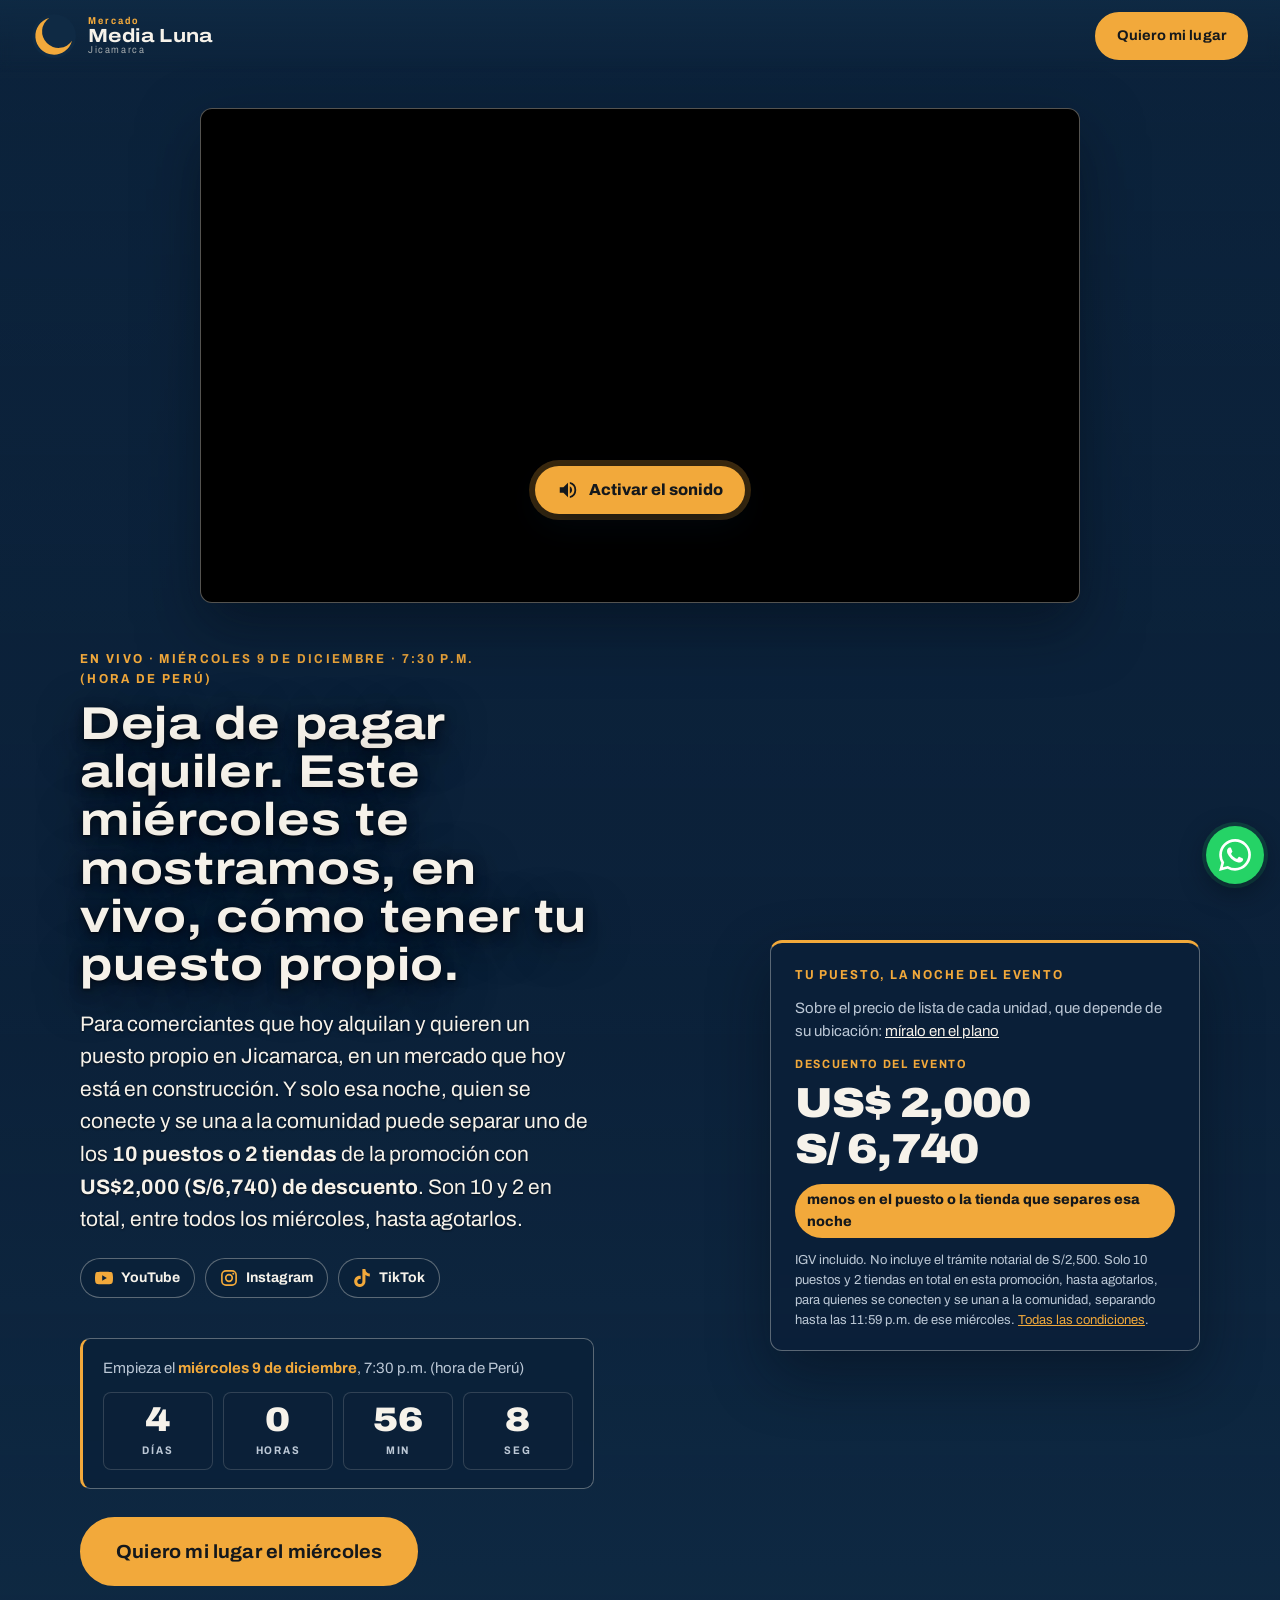
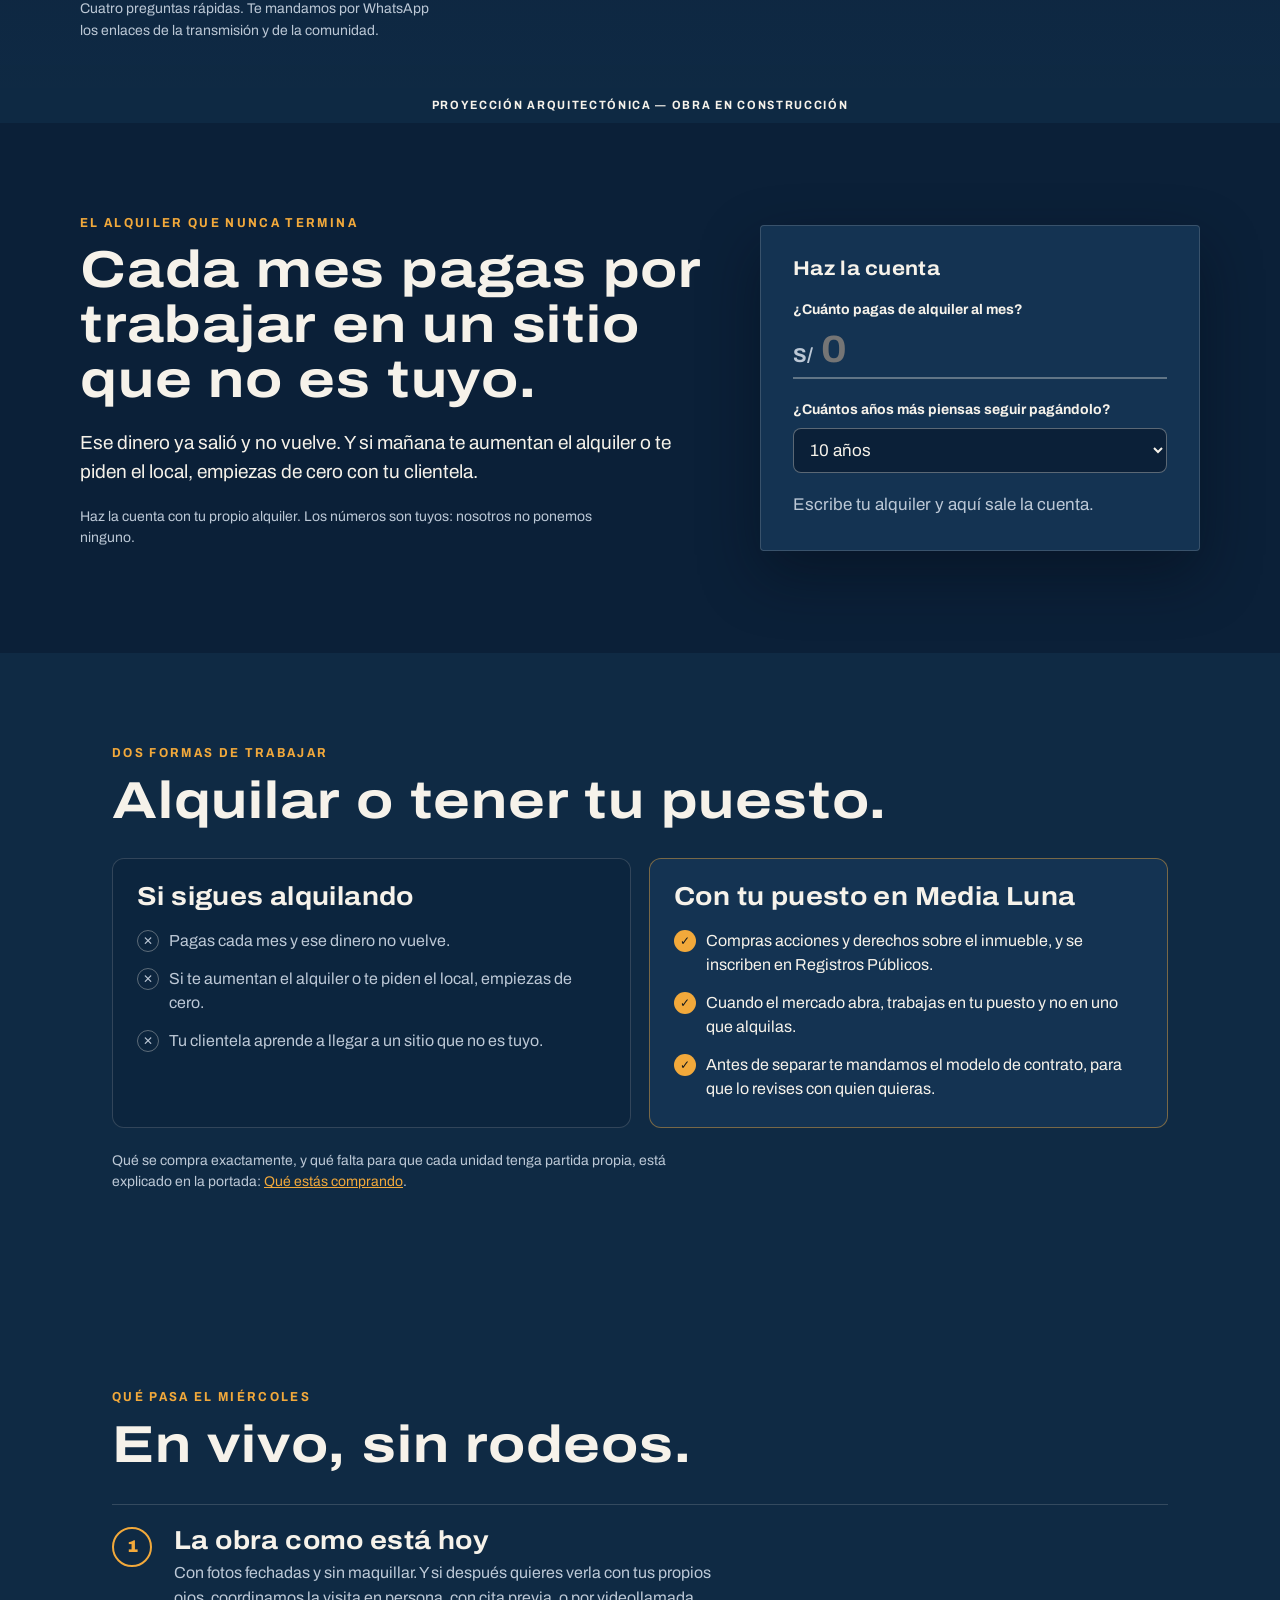
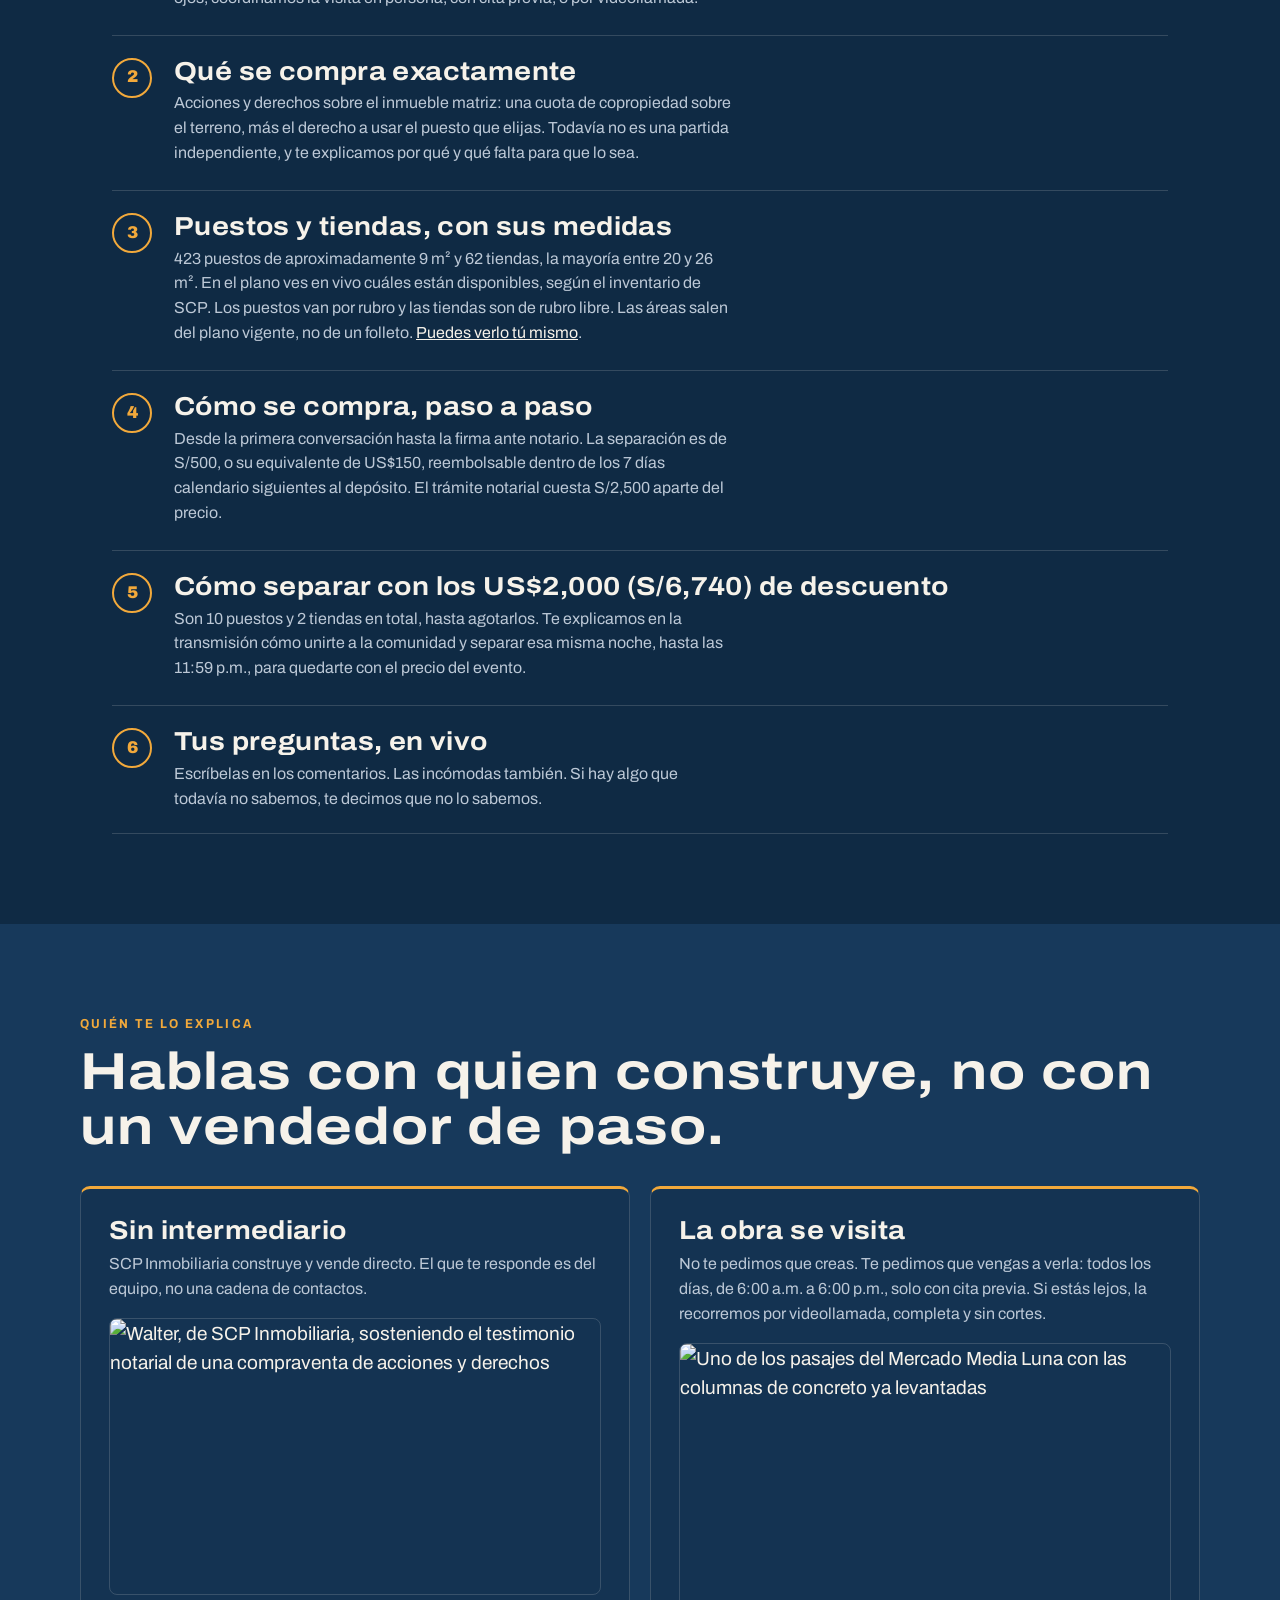
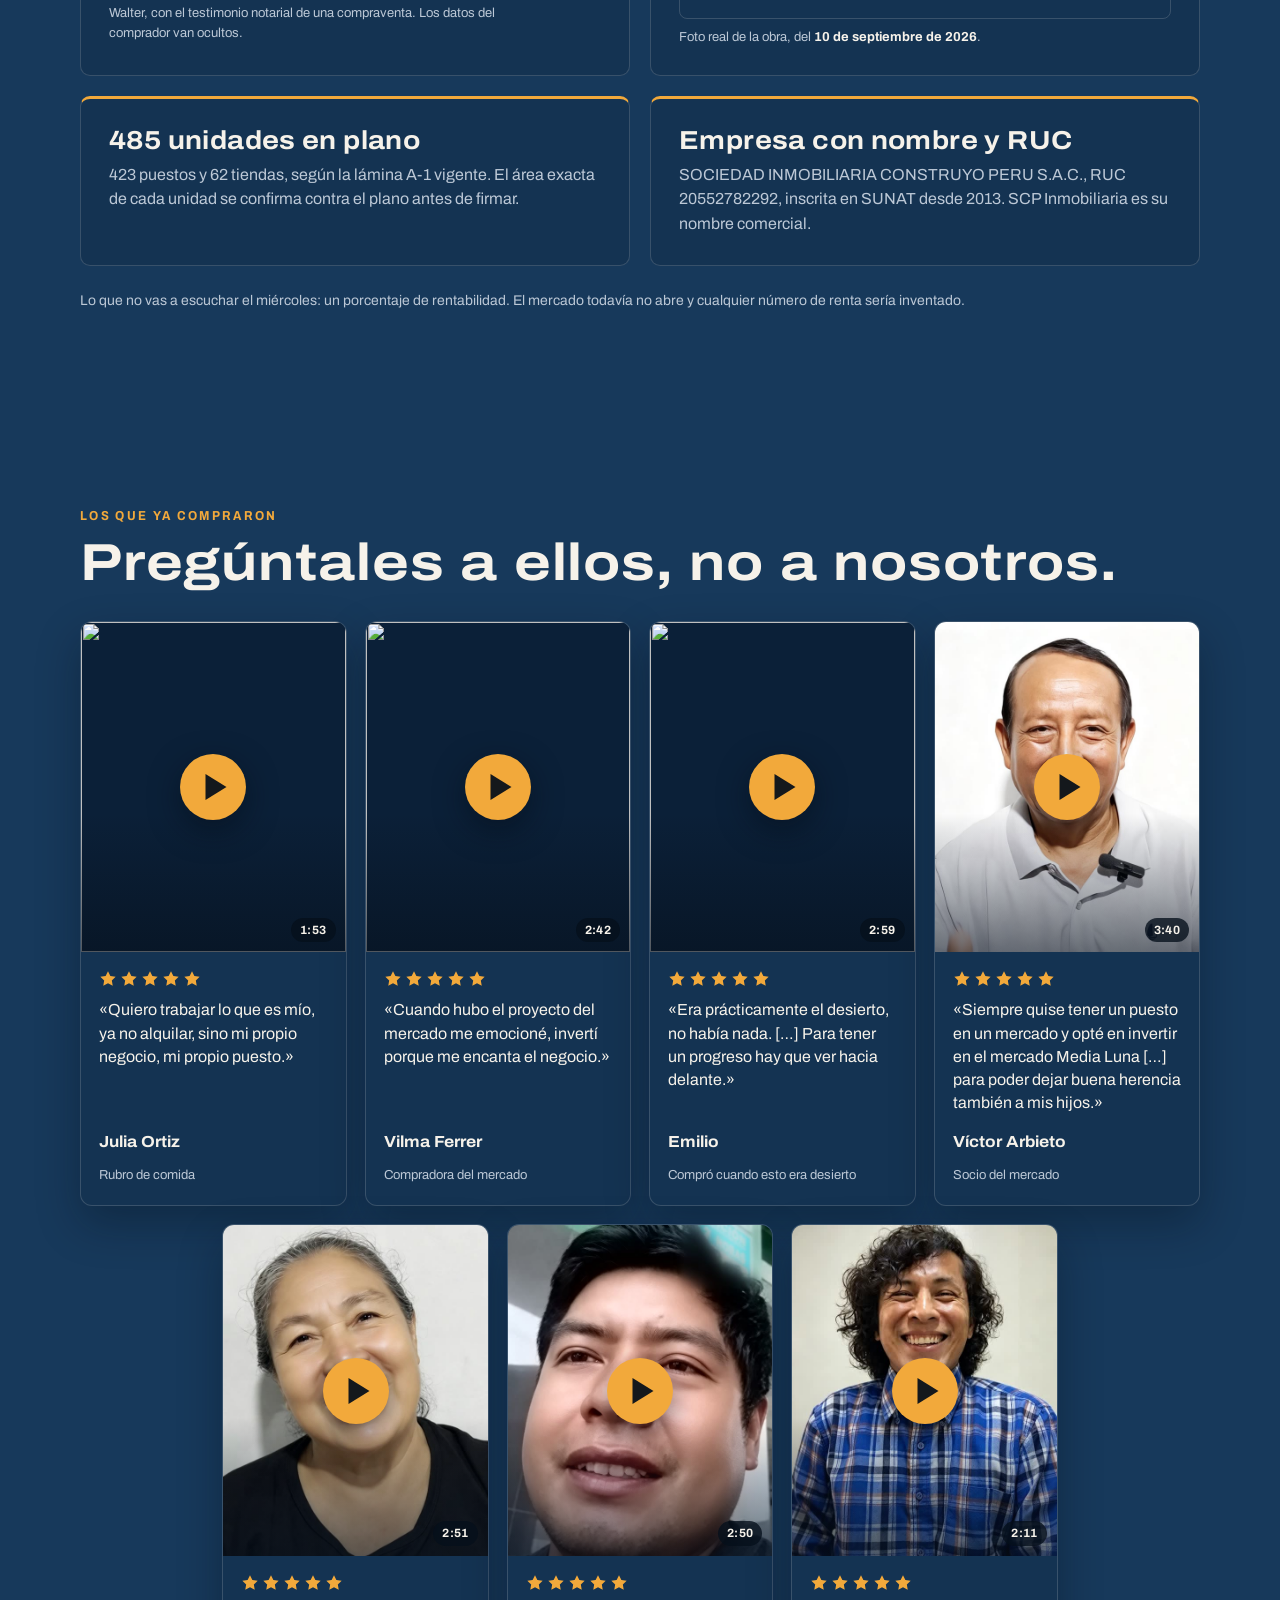
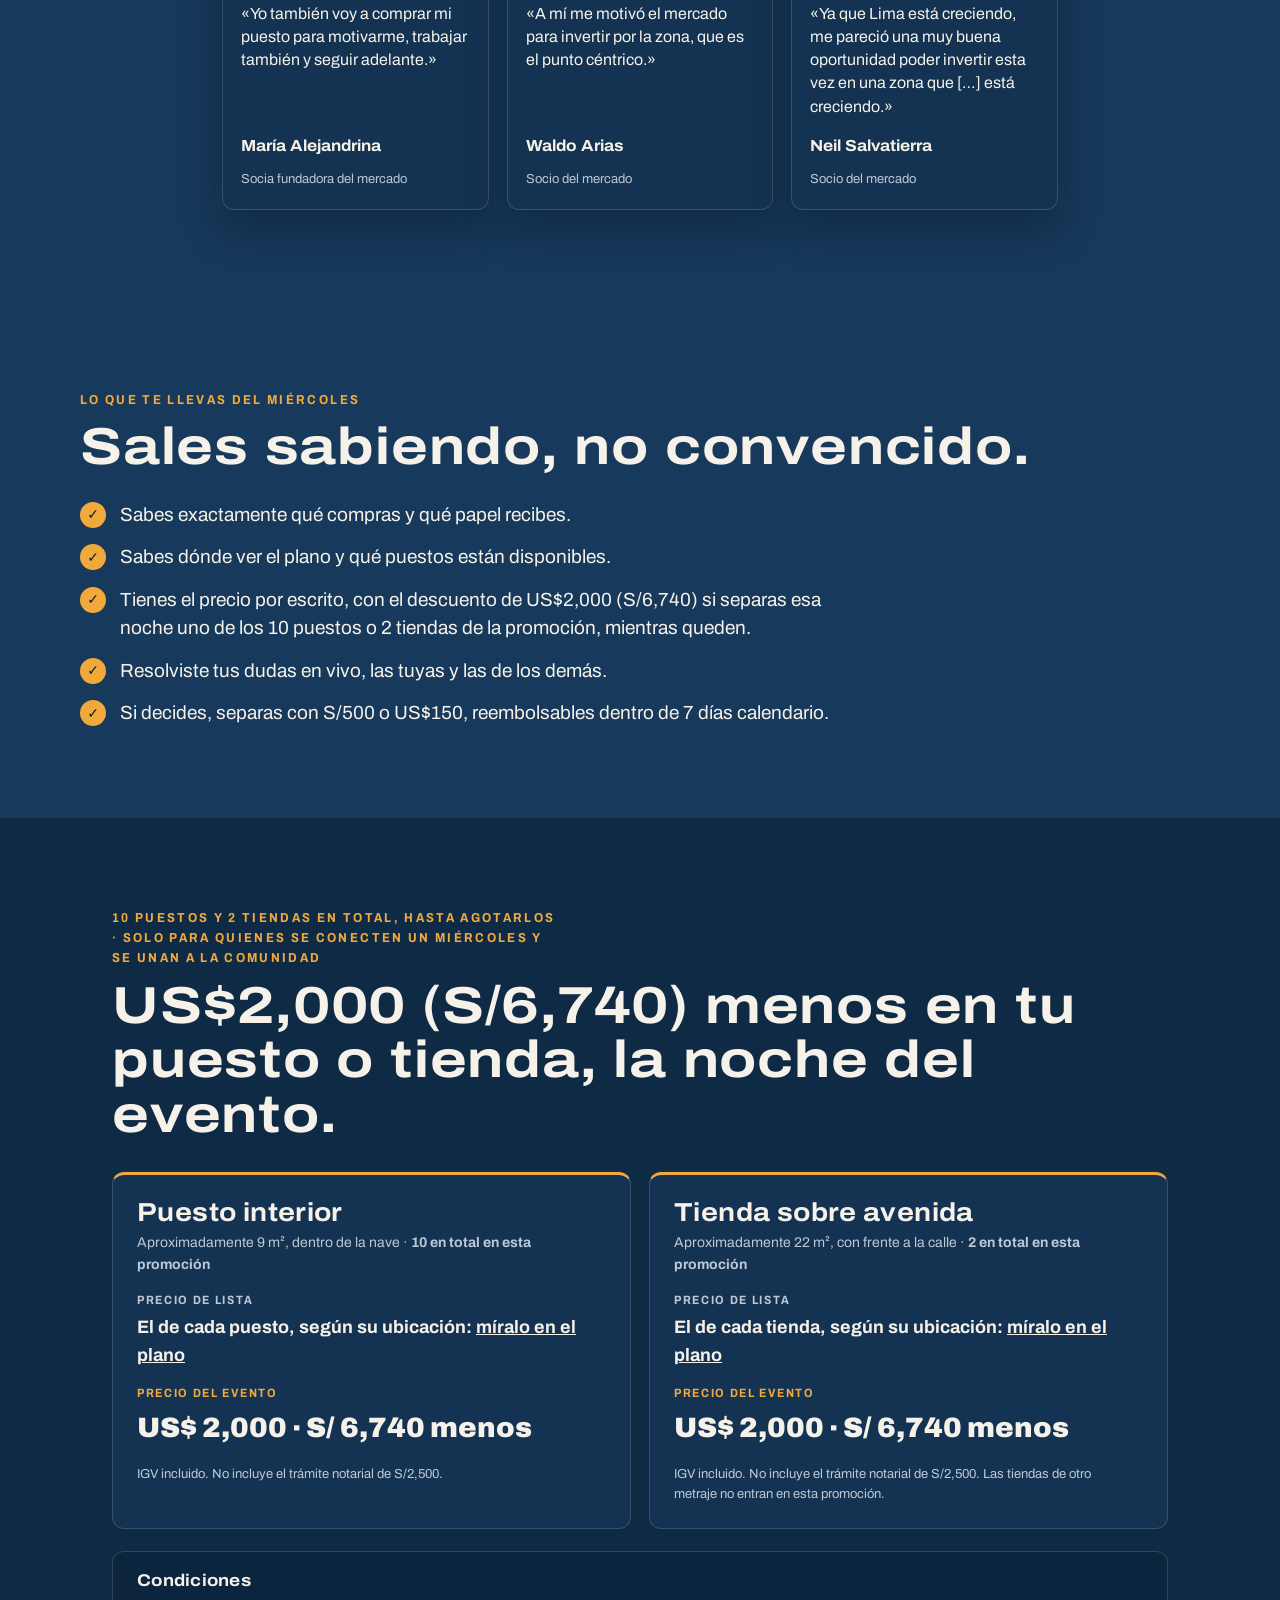
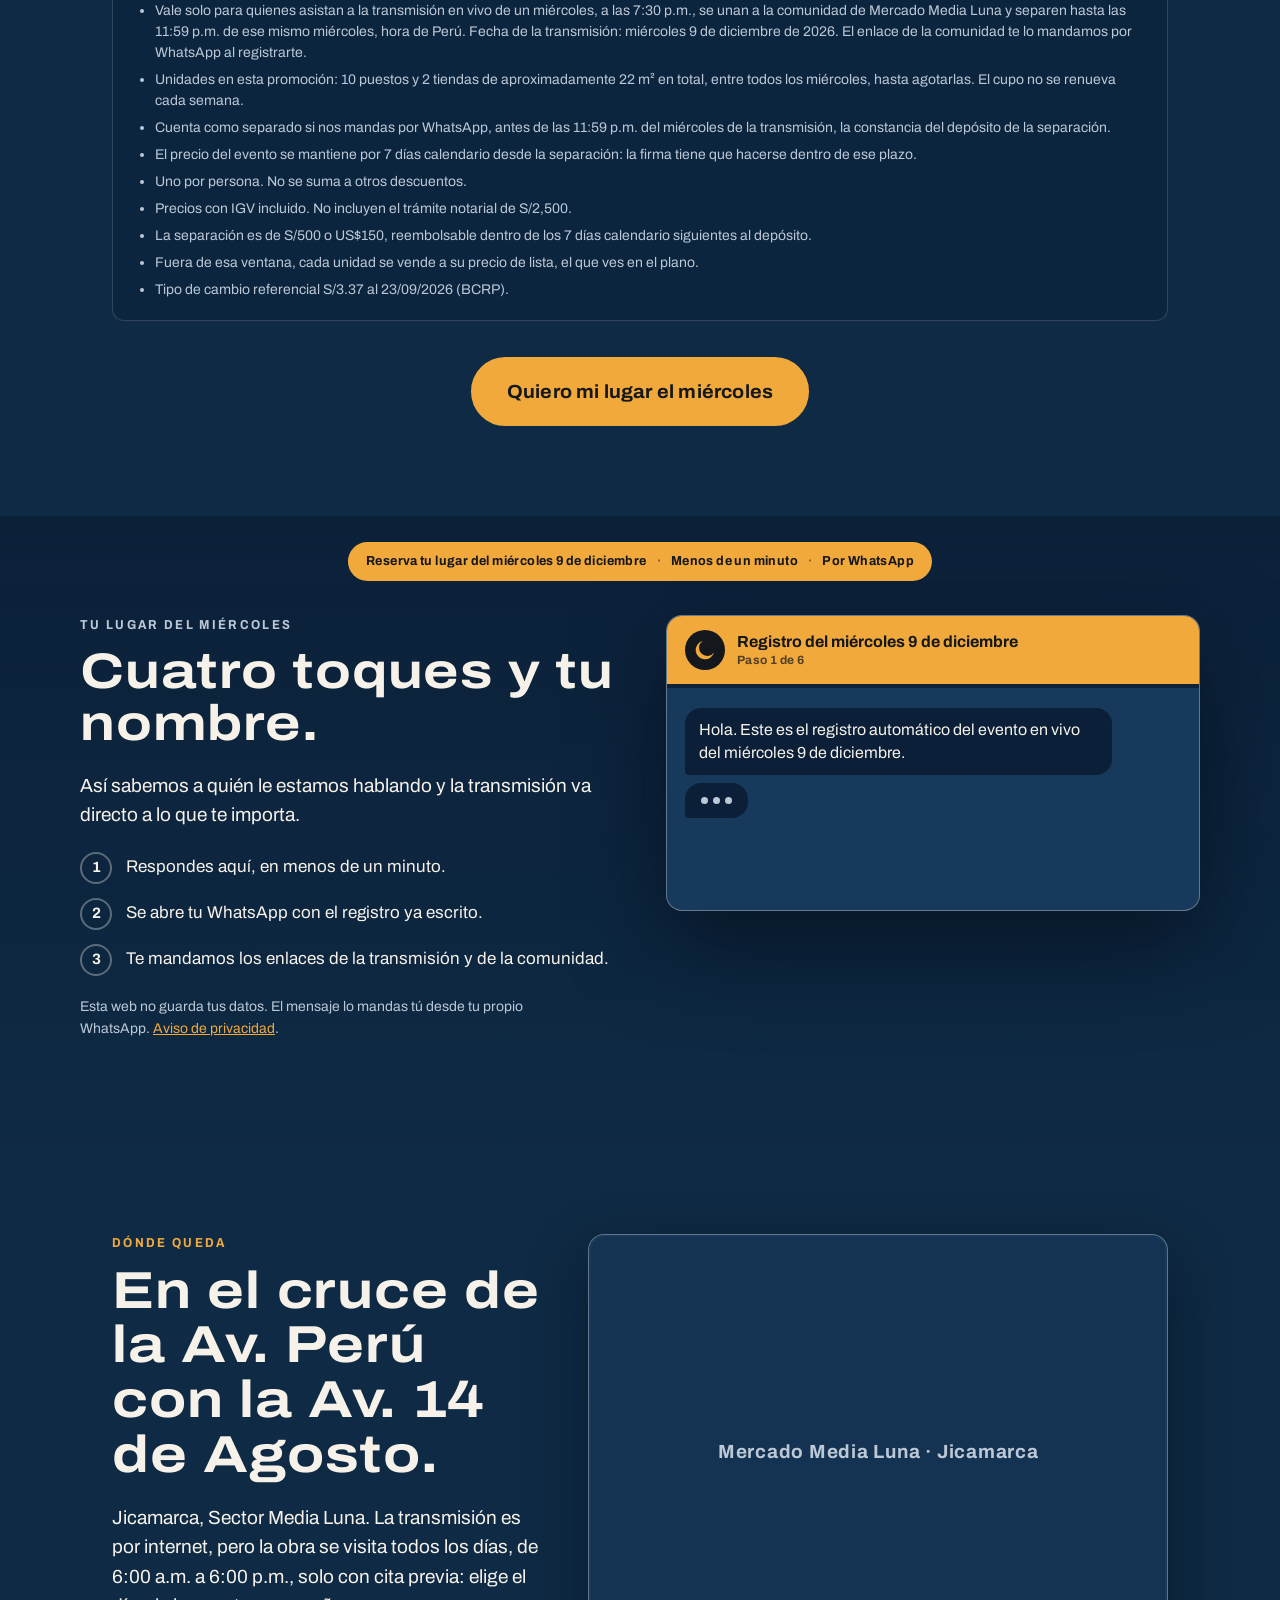
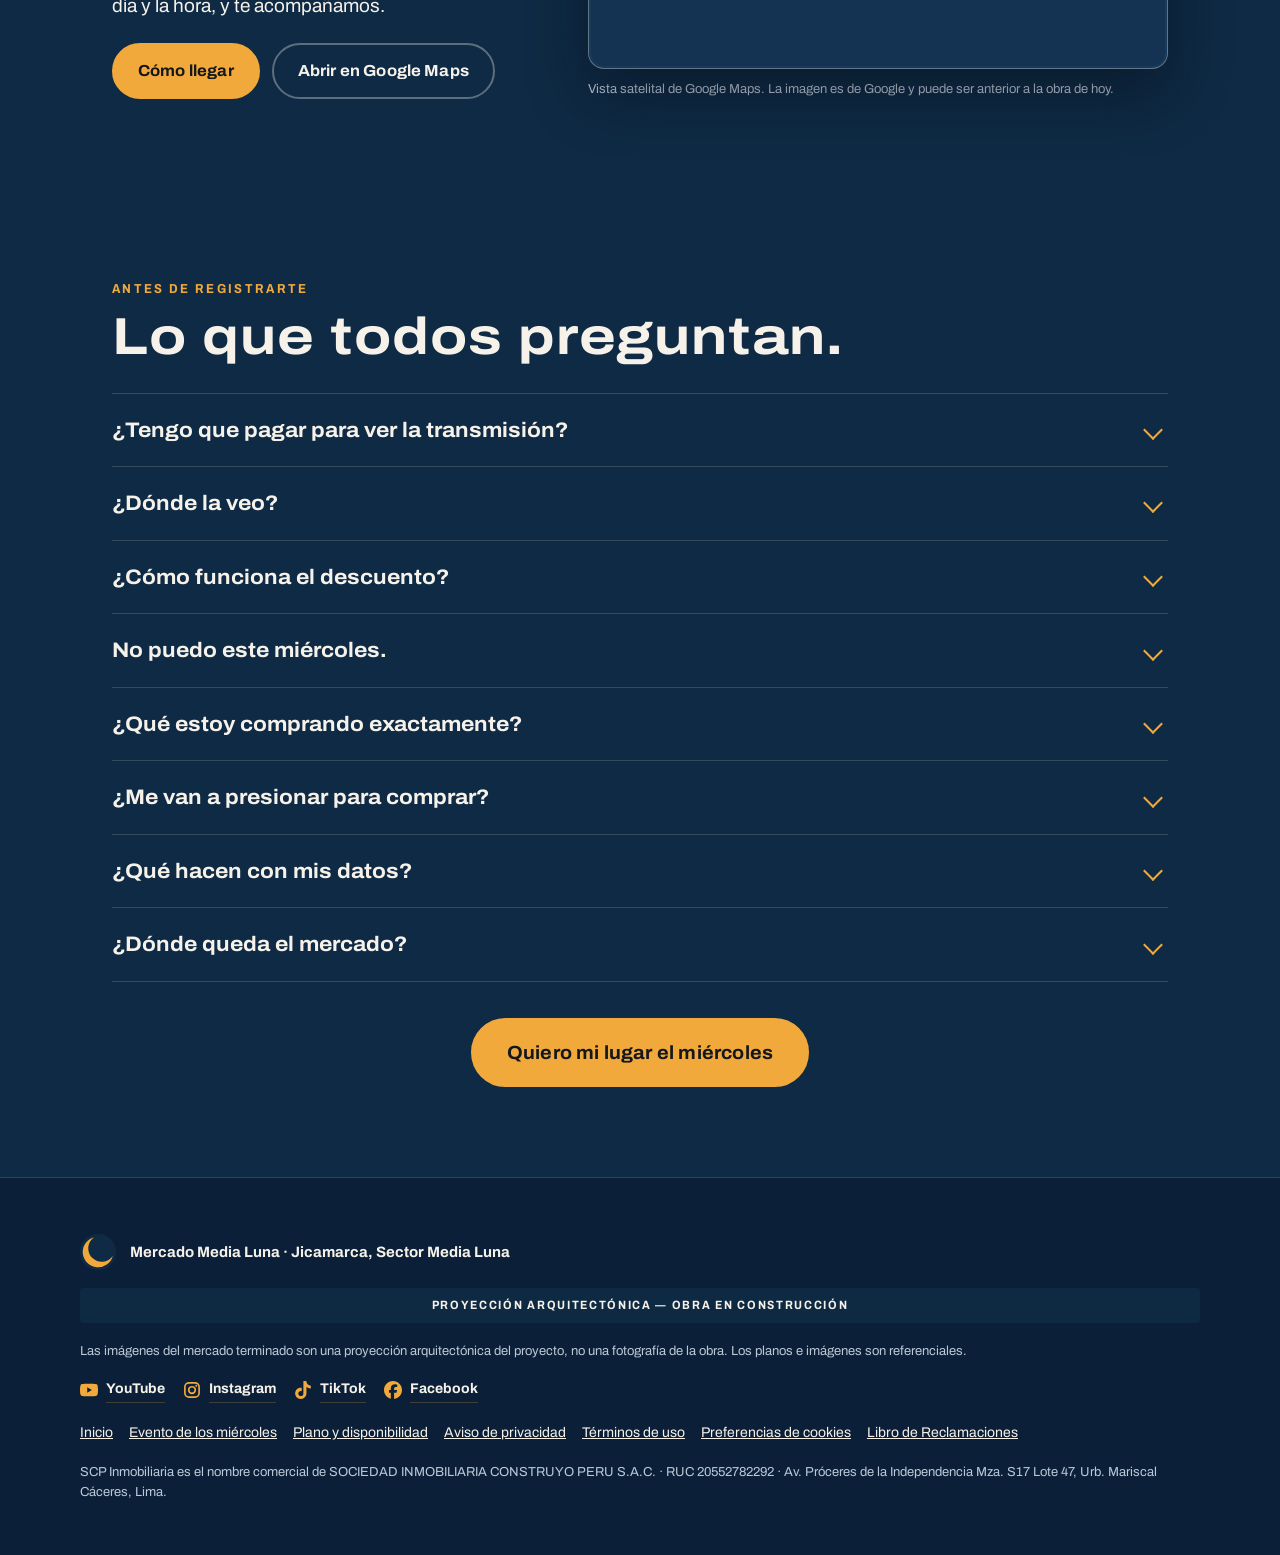
==== commit 80fc1a75: "Rediseño v3: el hero no «se acaba y baja» La primera hoja (Hoy) sube sobre el último cuadro del hero" ====
--- a/evento.html
+++ b/evento.html
@@ -35,7 +35,7 @@
 <link rel="preconnect" href="https://fonts.googleapis.com">
 <link rel="preconnect" href="https://fonts.gstatic.com" crossorigin>
 <link rel="stylesheet" href="https://fonts.googleapis.com/css2?family=Archivo:wdth,wght@75..125,400;75..125,500;75..125,700;75..125,900&display=swap">
-<link rel="stylesheet" href="assets/styles.css?v=6f4e7ad7">
+<link rel="stylesheet" href="assets/styles.css?v=846239e5">
 <noscript><style>.reveal{opacity:1!important;transform:none!important}</style></noscript>
 </head>
 <body class="pagina-evento pagina-promo" data-evento="evento">
@@ -440,10 +440,10 @@
   <svg viewBox="0 0 24 24" aria-hidden="true" width="32" height="32"><path fill="currentColor" d="M17.472 14.382c-.297-.149-1.758-.867-2.03-.967-.273-.099-.471-.148-.67.15-.197.297-.767.966-.94 1.164-.173.199-.347.223-.644.075-.297-.15-1.255-.463-2.39-1.475-.883-.788-1.48-1.761-1.653-2.059-.173-.297-.018-.458.13-.606.134-.133.298-.347.446-.52.149-.174.198-.298.298-.497.099-.198.05-.371-.025-.52-.075-.149-.669-1.612-.916-2.207-.242-.579-.487-.5-.669-.51a12.8 12.8 0 0 0-.57-.01c-.198 0-.52.074-.792.372-.272.297-1.04 1.016-1.04 2.479 0 1.462 1.065 2.875 1.213 3.074.149.198 2.096 3.2 5.077 4.487.709.306 1.262.489 1.694.625.712.227 1.36.195 1.872.118.571-.085 1.758-.719 2.006-1.413.248-.694.248-1.289.173-1.413-.074-.124-.272-.198-.57-.347m-5.421 7.403h-.004a9.87 9.87 0 0 1-5.031-1.378l-.361-.214-3.741.982.998-3.648-.235-.374a9.86 9.86 0 0 1-1.51-5.26c.001-5.45 4.436-9.884 9.888-9.884 2.64 0 5.122 1.03 6.988 2.898a9.825 9.825 0 0 1 2.893 6.994c-.003 5.45-4.437 9.884-9.885 9.884m8.413-18.297A11.815 11.815 0 0 0 12.05 0C5.495 0 .16 5.335.157 11.892c0 2.096.547 4.142 1.588 5.945L.057 24l6.305-1.654a11.882 11.882 0 0 0 5.683 1.448h.005c6.554 0 11.89-5.335 11.893-11.893a11.821 11.821 0 0 0-3.48-8.413"/></svg>
 </a>
 
-<script src="assets/config.js?v=6f4e7ad7"></script>
-<script src="assets/testimonios.js?v=6f4e7ad7"></script>
-<script src="assets/medicion.js?v=6f4e7ad7"></script>
-<script src="assets/evento.js?v=6f4e7ad7"></script>
+<script src="assets/config.js?v=846239e5"></script>
+<script src="assets/testimonios.js?v=846239e5"></script>
+<script src="assets/medicion.js?v=846239e5"></script>
+<script src="assets/evento.js?v=846239e5"></script>
 
 <script type="application/ld+json">
 {
--- a/assets/styles.css
+++ b/assets/styles.css
@@ -53,9 +53,11 @@
 body::before{
   content:"";
   position:fixed; inset:-20vmax; z-index:-1; pointer-events:none;
+  /* 13/10/2026: el ambiente es el último cuadro del hero, teñido de Azul Noche: la página entera
+     comparte la textura del video y el hero no «se acaba»: sigue debajo de las hojas */
   background:
-    radial-gradient(38vmax 30vmax at 22% 18%, rgba(120,170,220,.05), transparent 70%),
-    radial-gradient(44vmax 36vmax at 78% 72%, rgba(120,170,220,.08), transparent 72%);
+    linear-gradient(rgba(15,42,68,.86), rgba(15,42,68,.93)),
+    url("hero-ending-v2.jpg") center/cover no-repeat;
   animation:ambiente 120s var(--ease-soft) -30s infinite alternate;
 }
 @keyframes ambiente{ from{ transform:translate3d(-2%,-1%,0) scale(1) } to{ transform:translate3d(2%,2%,0) scale(1.06) } }
@@ -156,7 +158,7 @@
 /* =========================================================================
    HERO
    ========================================================================= */
-.hero{ position:relative }
+.hero{ position:relative; z-index:1; isolation:isolate }   /* contexto propio: la hoja de abajo (z 3) pasa por encima de todo el hero */
 .hero-track{ height:700vh }          /* 10 s de video: cada beat aguanta 6 flicks de lectura */
 .stage{
   position:sticky; top:0; height:100svh; overflow:clip;
@@ -1596,8 +1598,17 @@
 @media (min-width:900px){ .ubicacion-dos{ grid-template-columns:minmax(0,.85fr) minmax(0,1.15fr) } }
 .claro.ubicacion .visitas{ margin-top:clamp(24px,4vw,48px) }
 
+/* ---------- el hero no «se acaba y baja»: la primera hoja sube sobre el último cuadro mientras el
+   escenario sigue pegado (los últimos 5 % de la pista, cuando la banda 5 ya se asentó) ---------- */
+.obra{ position:relative; z-index:3; margin-top:-30vh }            /* ~4 % de 700vh */
+/* la banda final sube con la hoja (solo transform) para que el título y los botones no queden tapados */
+.band-5{ transform:translateY(calc(-30vh * clamp(0, (var(--k, 0) - .75) * 4, 1))) }
+/* en vertical el hero compacto no se solapa: los botones del final van abajo y portada-test exige que reciban el toque */
+@media (orientation:portrait){ .obra{ margin-top:0 } .band-5{ transform:none } }
+.hablemos{ background:linear-gradient(180deg, rgba(11,32,56,.9), rgba(15,42,68,.96)) }   /* deja ver la textura de fondo */
+
 /* ---------- la firma: HOY se queda quieto, la PROYECCIÓN sube encima ---------- */
-.proyecto{ display:grid; grid-template-columns:minmax(0,1fr); position:relative; z-index:2 }
+.proyecto{ display:grid; grid-template-columns:minmax(0,1fr); position:relative; z-index:4 }
 .proyecto > .proyecto-pares{ order:1 } .proyecto > .proyecto-head{ order:2 } .proyecto > .proyecto-grid{ order:3 } .proyecto > .nota{ order:4 }
 .proyecto-pares{ display:grid; gap:16px; width:100%; max-width:var(--maxw); margin:0 auto }
 @media (min-width:760px){ .proyecto-pares{ grid-template-columns:repeat(3,1fr) } }
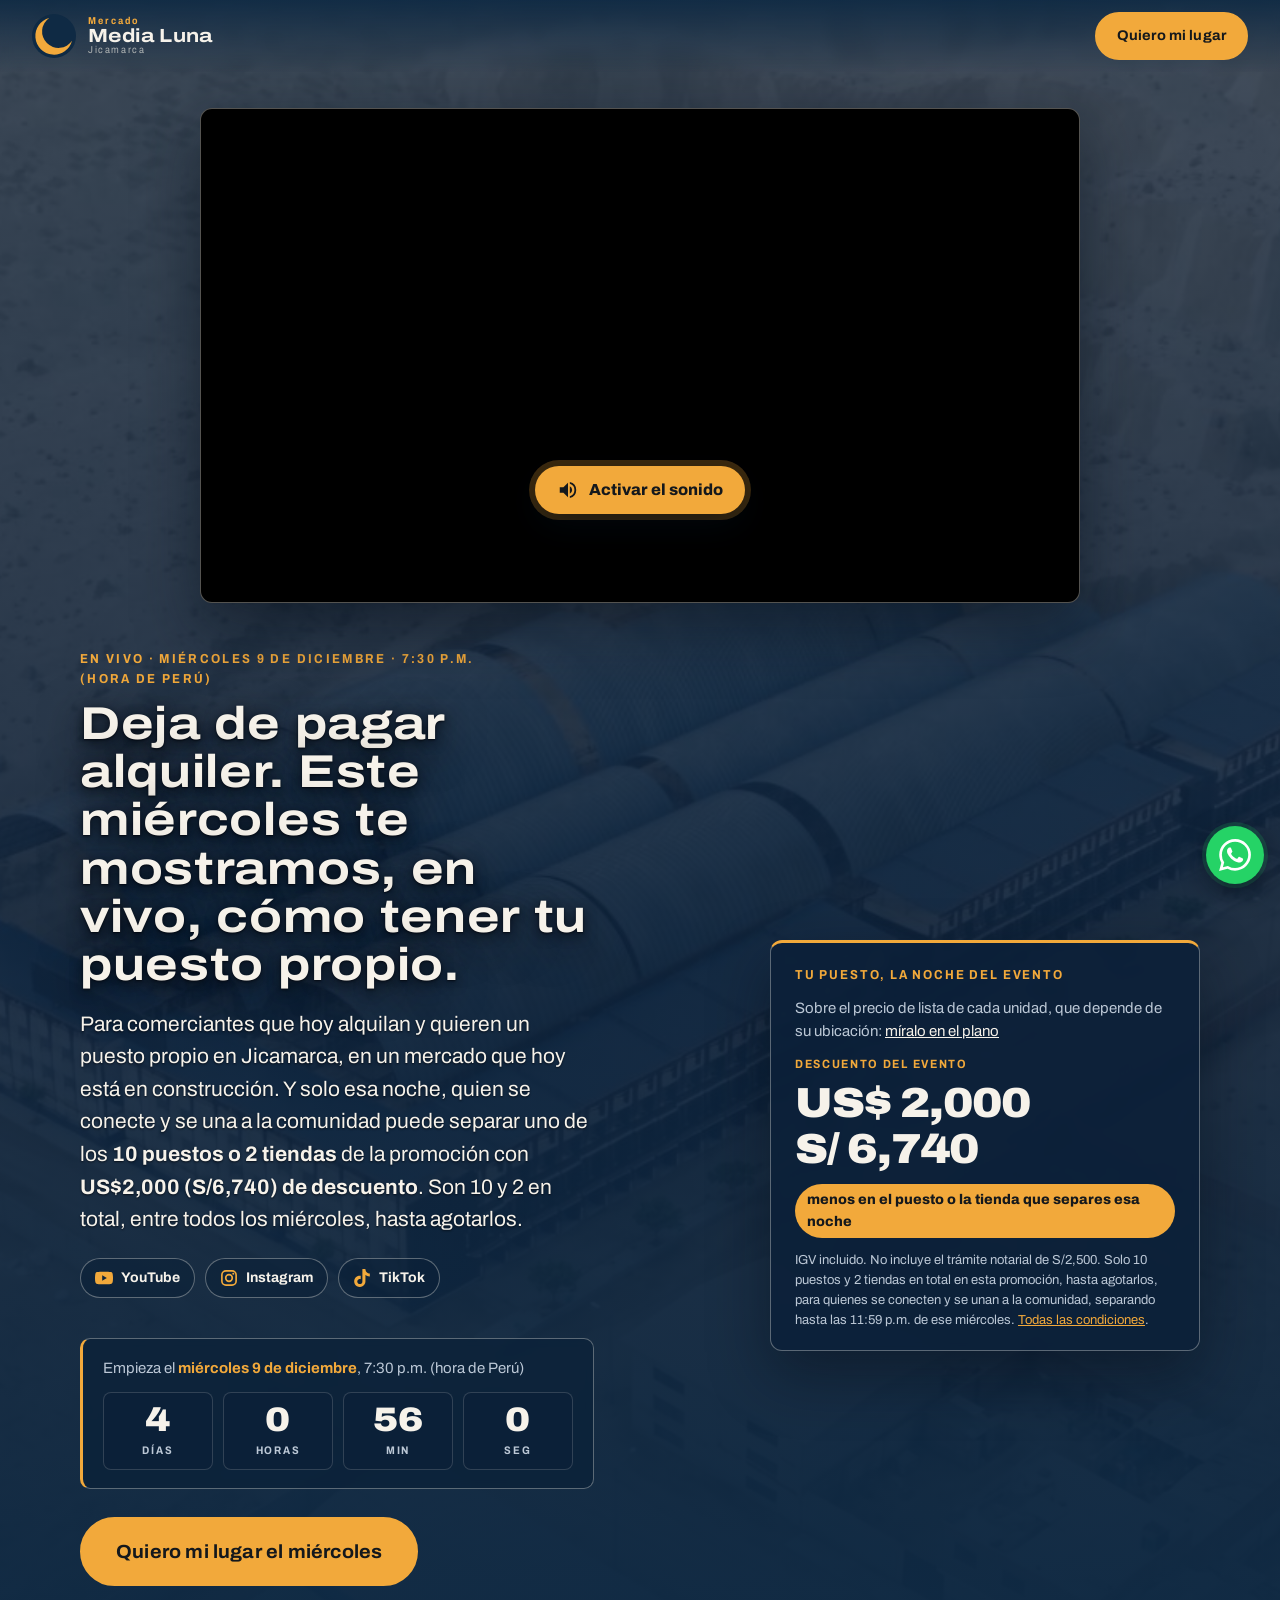
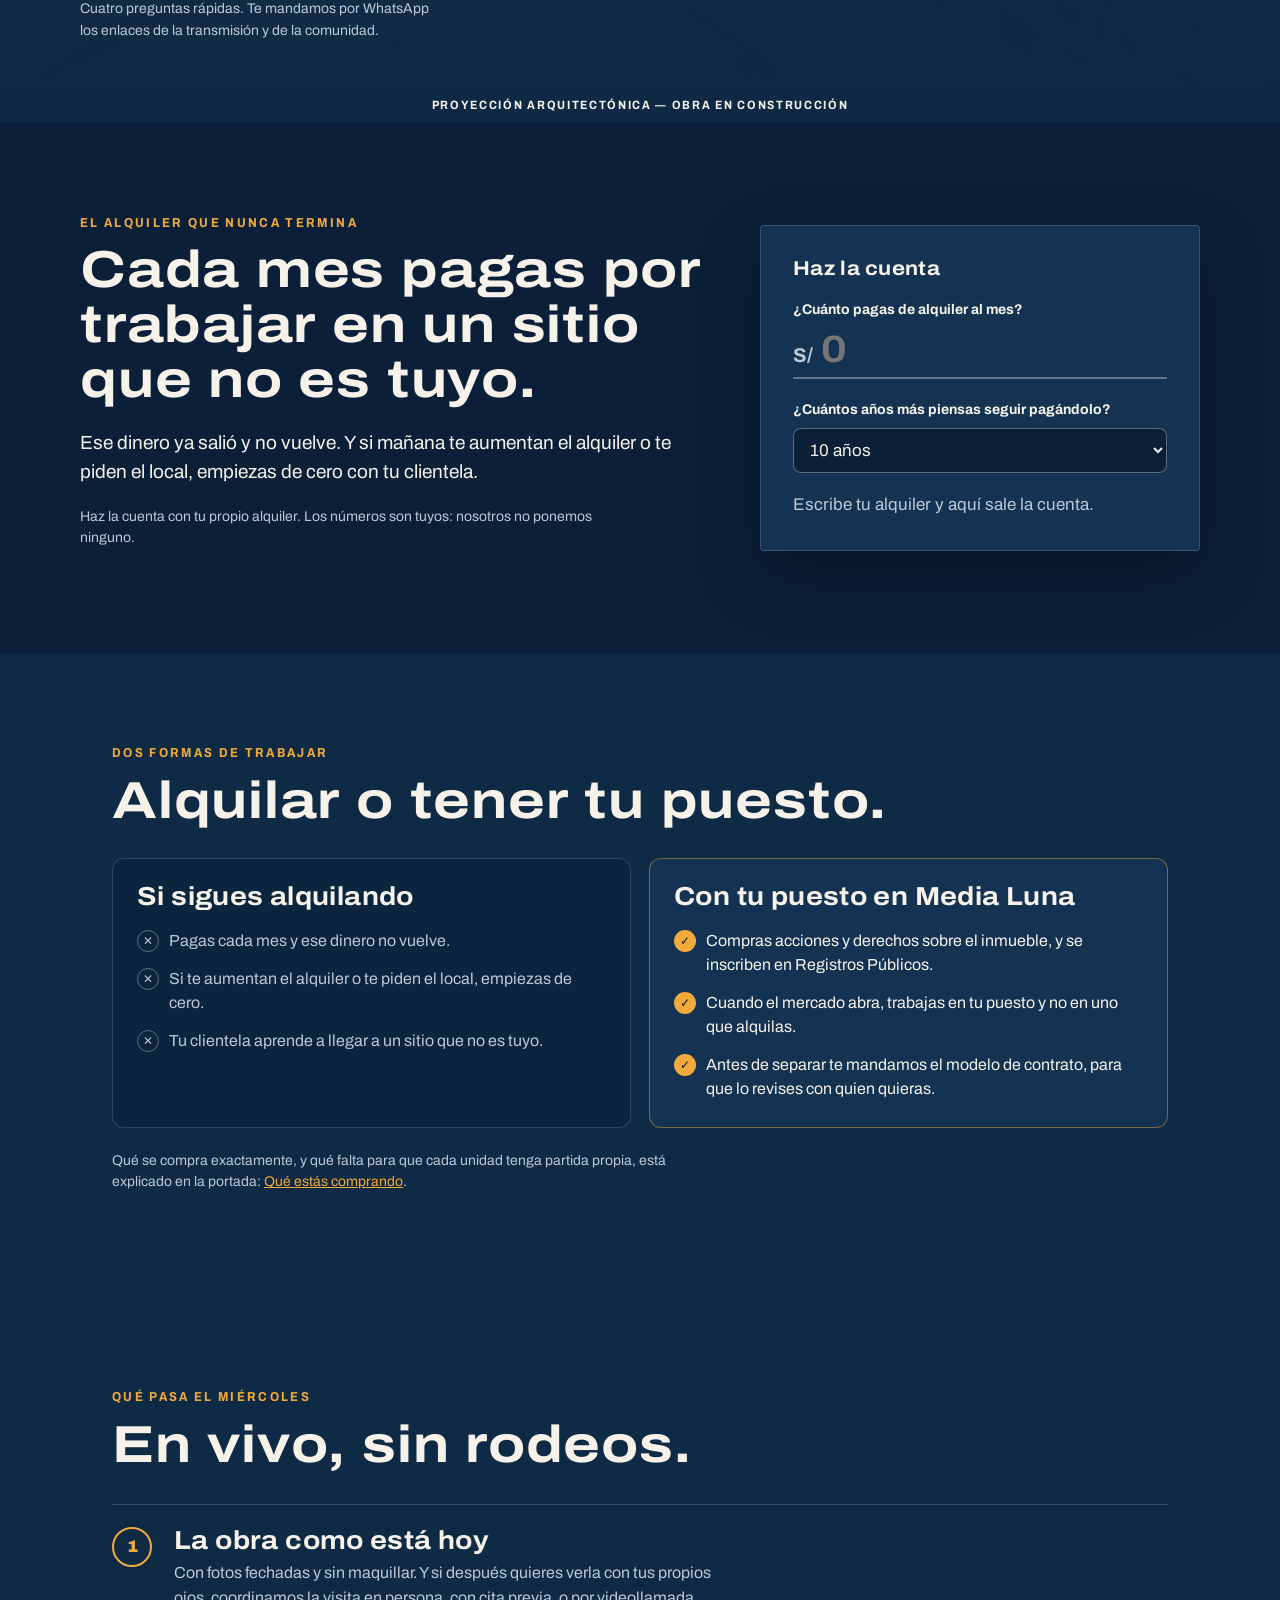
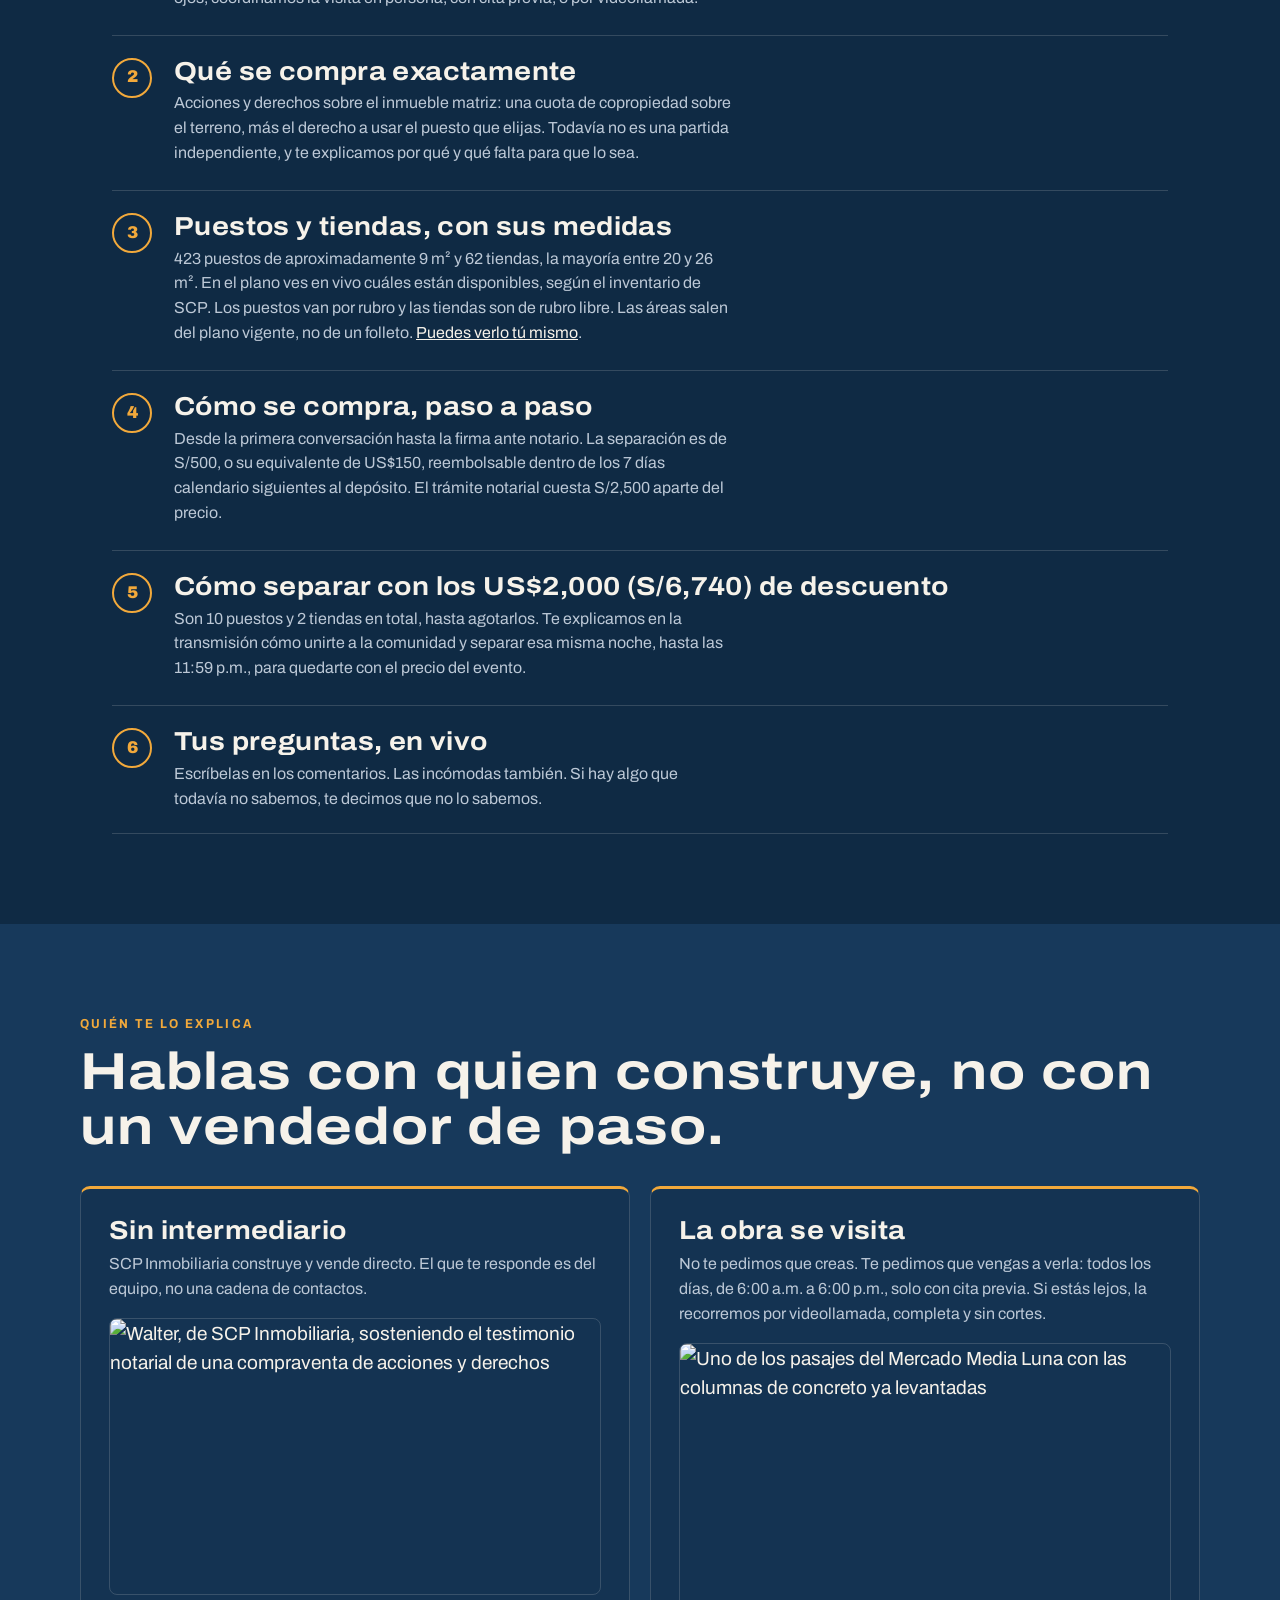
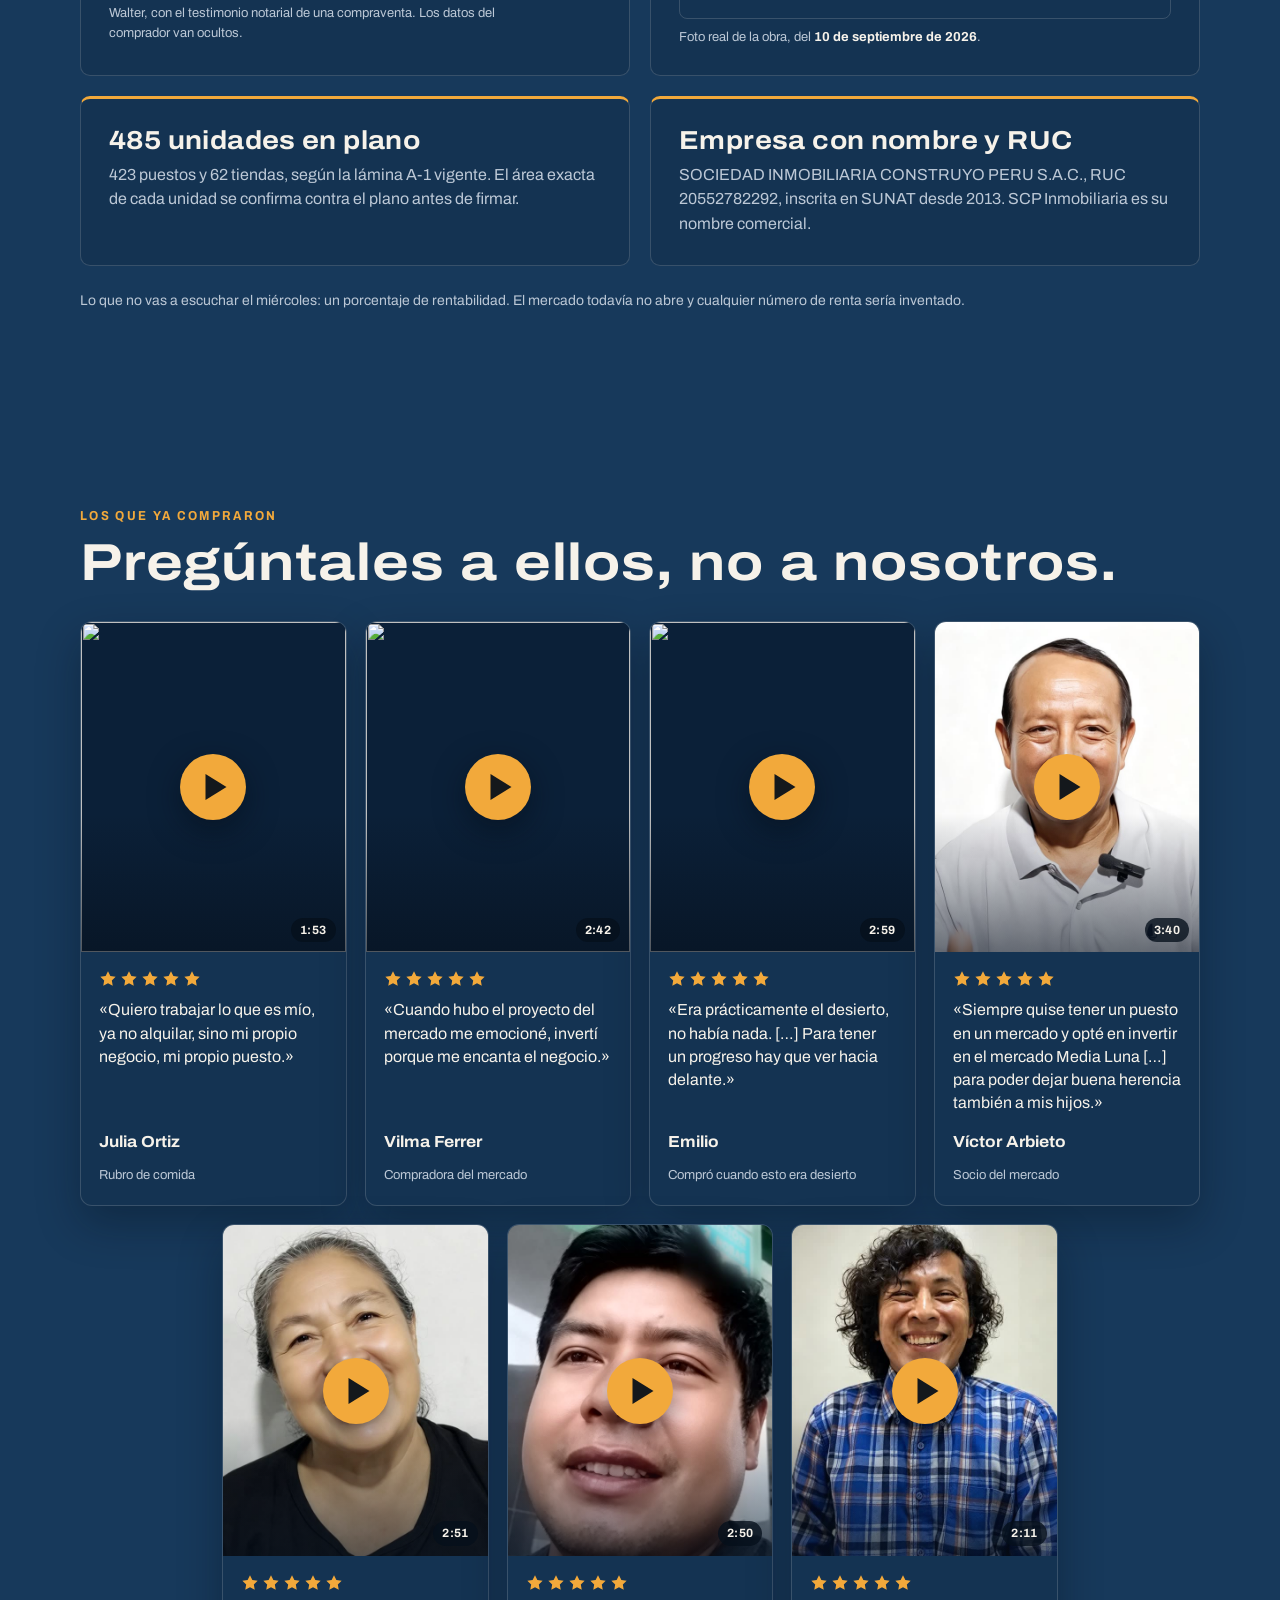
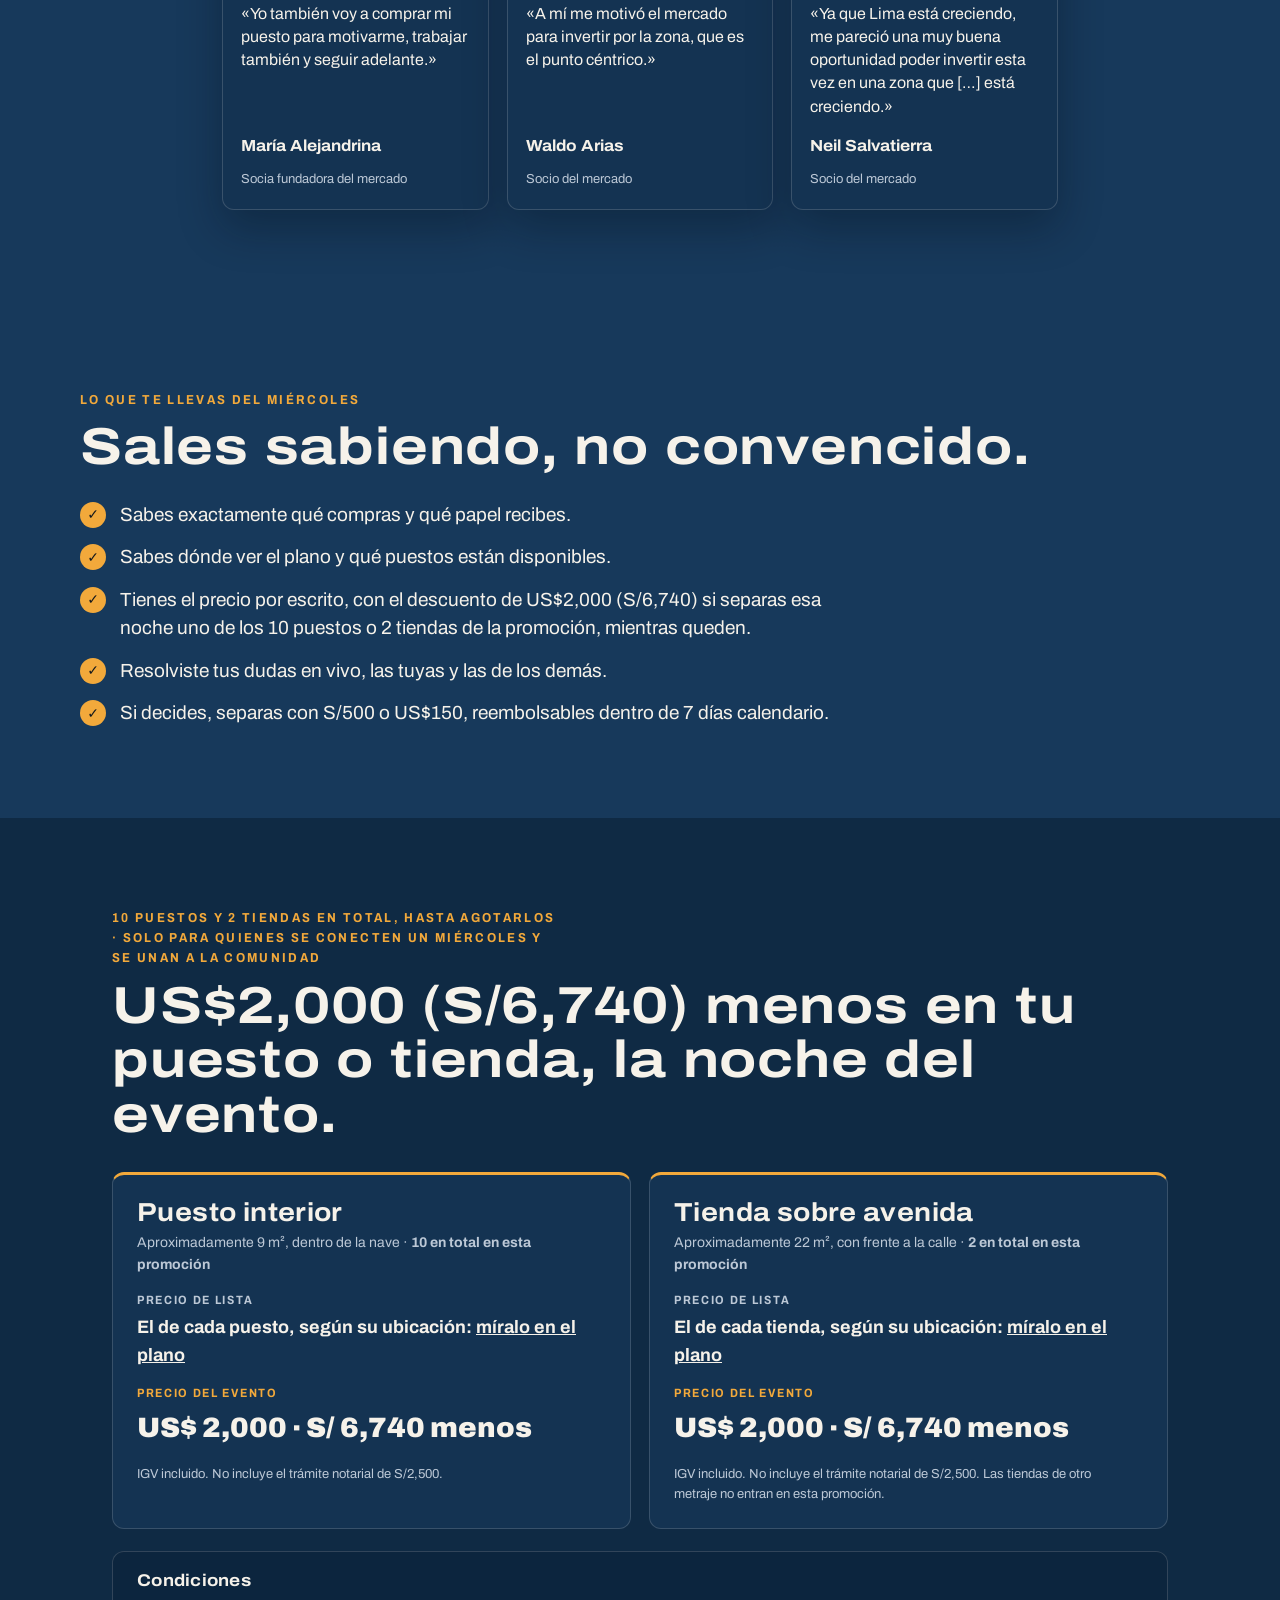
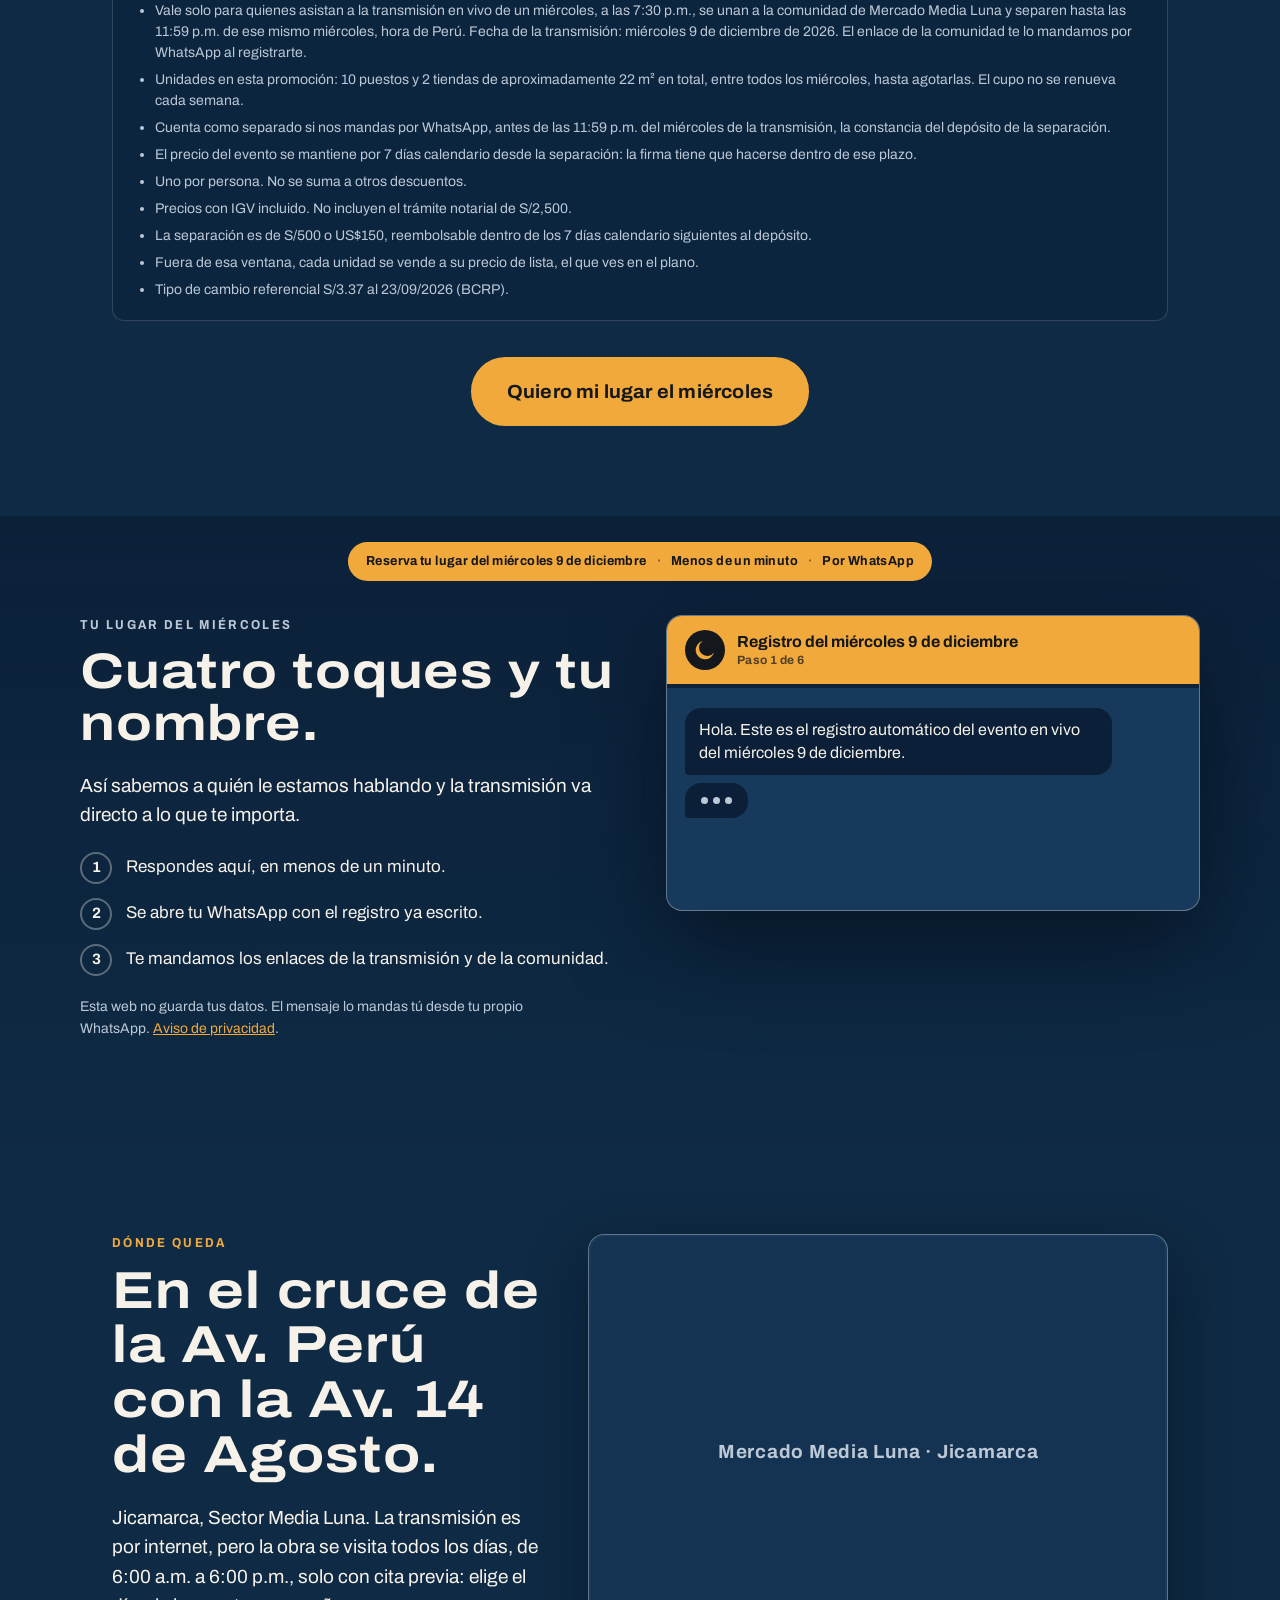
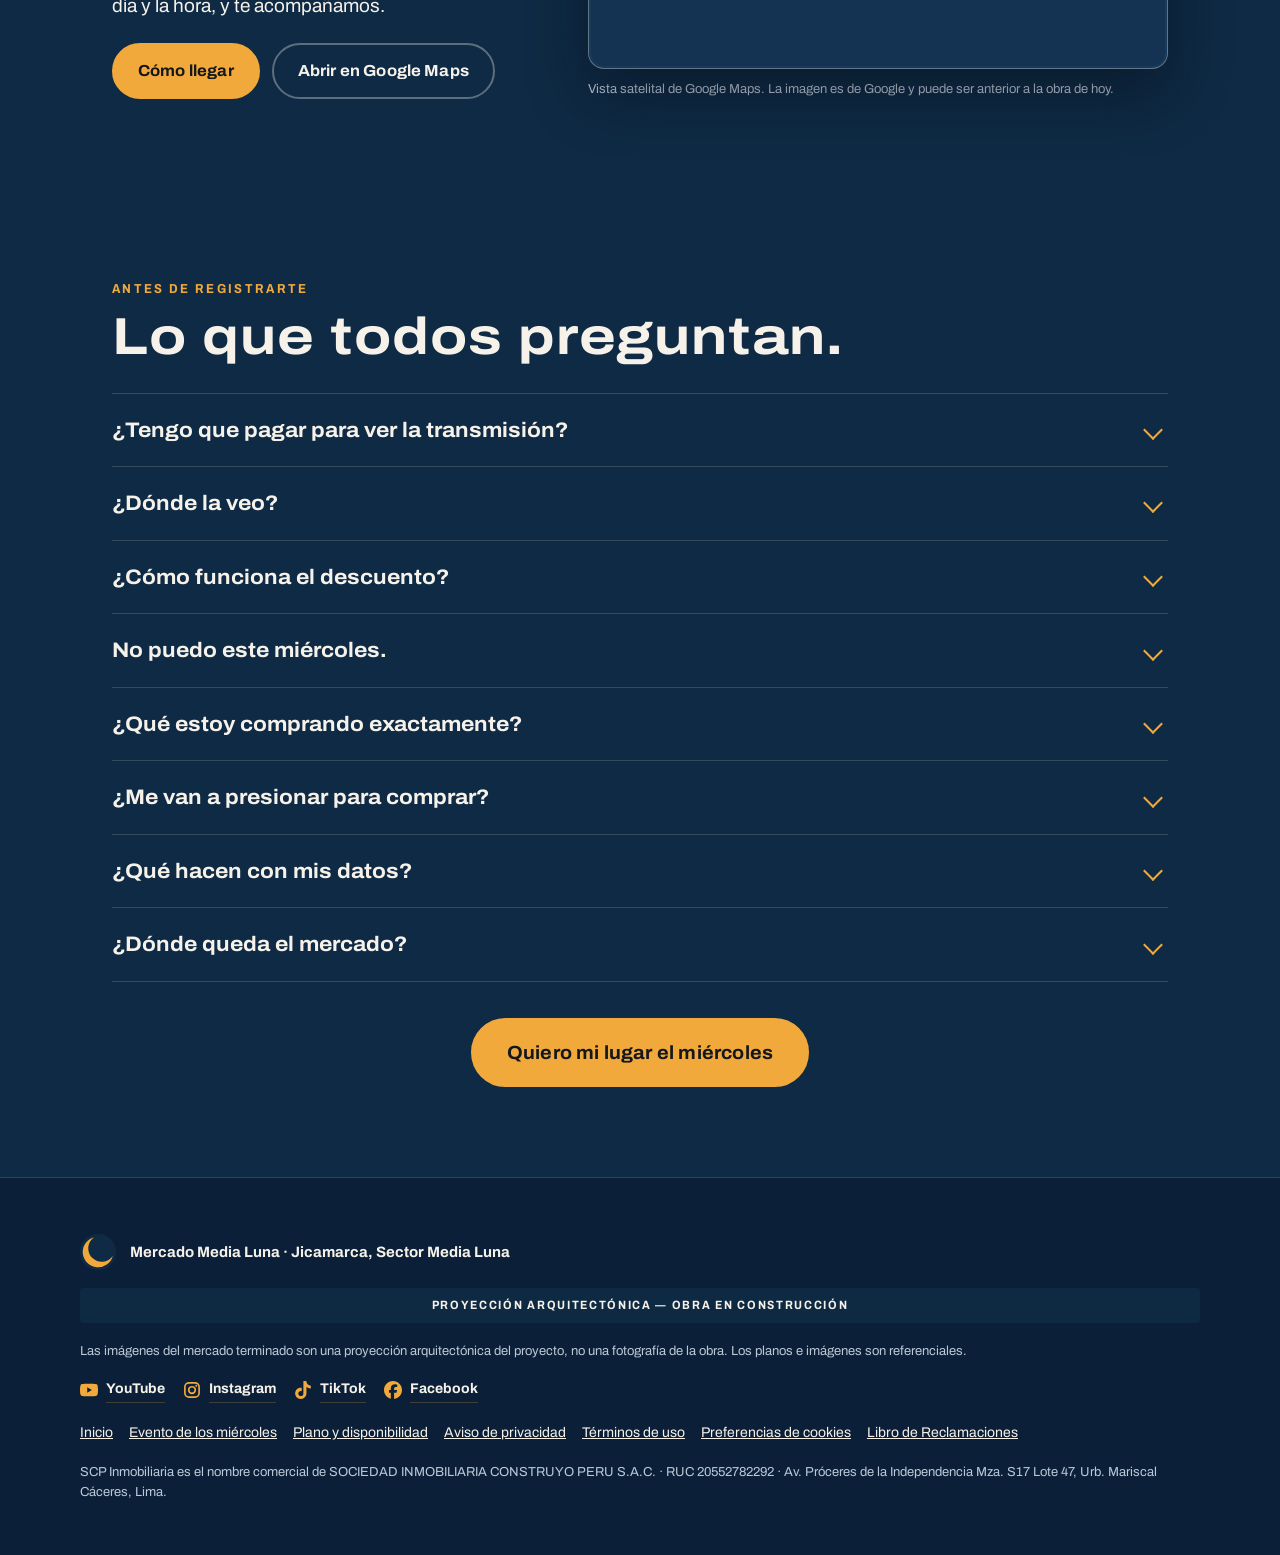
==== commit cfaf70dd: "Hero v3: el video del fundador y su hijo, de lote vacío a mercado Cuatro archivos nuevos hero-scrub-" ====
--- a/evento.html
+++ b/evento.html
@@ -35,7 +35,7 @@
 <link rel="preconnect" href="https://fonts.googleapis.com">
 <link rel="preconnect" href="https://fonts.gstatic.com" crossorigin>
 <link rel="stylesheet" href="https://fonts.googleapis.com/css2?family=Archivo:wdth,wght@75..125,400;75..125,500;75..125,700;75..125,900&display=swap">
-<link rel="stylesheet" href="assets/styles.css?v=846239e5">
+<link rel="stylesheet" href="assets/styles.css?v=1aadbb2c">
 <noscript><style>.reveal{opacity:1!important;transform:none!important}</style></noscript>
 </head>
 <body class="pagina-evento pagina-promo" data-evento="evento">
@@ -440,10 +440,10 @@
   <svg viewBox="0 0 24 24" aria-hidden="true" width="32" height="32"><path fill="currentColor" d="M17.472 14.382c-.297-.149-1.758-.867-2.03-.967-.273-.099-.471-.148-.67.15-.197.297-.767.966-.94 1.164-.173.199-.347.223-.644.075-.297-.15-1.255-.463-2.39-1.475-.883-.788-1.48-1.761-1.653-2.059-.173-.297-.018-.458.13-.606.134-.133.298-.347.446-.52.149-.174.198-.298.298-.497.099-.198.05-.371-.025-.52-.075-.149-.669-1.612-.916-2.207-.242-.579-.487-.5-.669-.51a12.8 12.8 0 0 0-.57-.01c-.198 0-.52.074-.792.372-.272.297-1.04 1.016-1.04 2.479 0 1.462 1.065 2.875 1.213 3.074.149.198 2.096 3.2 5.077 4.487.709.306 1.262.489 1.694.625.712.227 1.36.195 1.872.118.571-.085 1.758-.719 2.006-1.413.248-.694.248-1.289.173-1.413-.074-.124-.272-.198-.57-.347m-5.421 7.403h-.004a9.87 9.87 0 0 1-5.031-1.378l-.361-.214-3.741.982.998-3.648-.235-.374a9.86 9.86 0 0 1-1.51-5.26c.001-5.45 4.436-9.884 9.888-9.884 2.64 0 5.122 1.03 6.988 2.898a9.825 9.825 0 0 1 2.893 6.994c-.003 5.45-4.437 9.884-9.885 9.884m8.413-18.297A11.815 11.815 0 0 0 12.05 0C5.495 0 .16 5.335.157 11.892c0 2.096.547 4.142 1.588 5.945L.057 24l6.305-1.654a11.882 11.882 0 0 0 5.683 1.448h.005c6.554 0 11.89-5.335 11.893-11.893a11.821 11.821 0 0 0-3.48-8.413"/></svg>
 </a>
 
-<script src="assets/config.js?v=846239e5"></script>
-<script src="assets/testimonios.js?v=846239e5"></script>
-<script src="assets/medicion.js?v=846239e5"></script>
-<script src="assets/evento.js?v=846239e5"></script>
+<script src="assets/config.js?v=1aadbb2c"></script>
+<script src="assets/testimonios.js?v=1aadbb2c"></script>
+<script src="assets/medicion.js?v=1aadbb2c"></script>
+<script src="assets/evento.js?v=1aadbb2c"></script>
 
 <script type="application/ld+json">
 {
--- a/assets/styles.css
+++ b/assets/styles.css
@@ -53,11 +53,11 @@
 body::before{
   content:"";
   position:fixed; inset:-20vmax; z-index:-1; pointer-events:none;
-  /* 13/10/2026: el ambiente es el último cuadro del hero, teñido de Azul Noche: la página entera
+  /* 13/10/2026: el ambiente es el último cuadro del hero (v3 desde el 13/10, noche), teñido de Azul Noche: la página entera
      comparte la textura del video y el hero no «se acaba»: sigue debajo de las hojas */
   background:
     linear-gradient(rgba(15,42,68,.86), rgba(15,42,68,.93)),
-    url("hero-ending-v2.jpg") center/cover no-repeat;
+    url("hero-ending-v3.jpg") center/cover no-repeat;
   animation:ambiente 120s var(--ease-soft) -30s infinite alternate;
 }
 @keyframes ambiente{ from{ transform:translate3d(-2%,-1%,0) scale(1) } to{ transform:translate3d(2%,2%,0) scale(1.06) } }
@@ -388,7 +388,7 @@
     display:block; position:relative; min-height:92svh;
     display:flex; flex-direction:column; justify-content:flex-end;
     padding:120px var(--gutter) 64px;
-    background:linear-gradient(to bottom, rgba(11,32,56,.35) 0%, rgba(11,32,56,.72) 55%, rgba(11,32,56,.95) 100%), url("hero-ending-v2.jpg") center/cover no-repeat;
+    background:linear-gradient(to bottom, rgba(11,32,56,.35) 0%, rgba(11,32,56,.72) 55%, rgba(11,32,56,.95) 100%), url("hero-ending-v3.jpg") center/cover no-repeat;
   }
   .static-title{ font-size:clamp(28px,7.6vw,44px); max-width:18ch; text-shadow:var(--tshadow); margin-bottom:.35em }
   .static-sub{ color:var(--text-primary); text-shadow:var(--tshadow); margin-bottom:1.4em }
@@ -935,7 +935,7 @@
   max-width:none; padding-top:clamp(104px,14vh,152px); padding-bottom:clamp(48px,7vh,80px);
   background:
     linear-gradient(to bottom, rgba(11,32,56,.7) 0%, rgba(11,32,56,.88) 58%, var(--canvas) 100%),
-    url("hero-ending-v2.jpg") center/cover no-repeat;
+    url("hero-ending-v3.jpg") center/cover no-repeat;
 }
 .ev-hero-inner{ max-width:var(--maxw); margin-inline:auto; display:grid; gap:clamp(26px,4vw,40px) }
 .ev-hero h1{
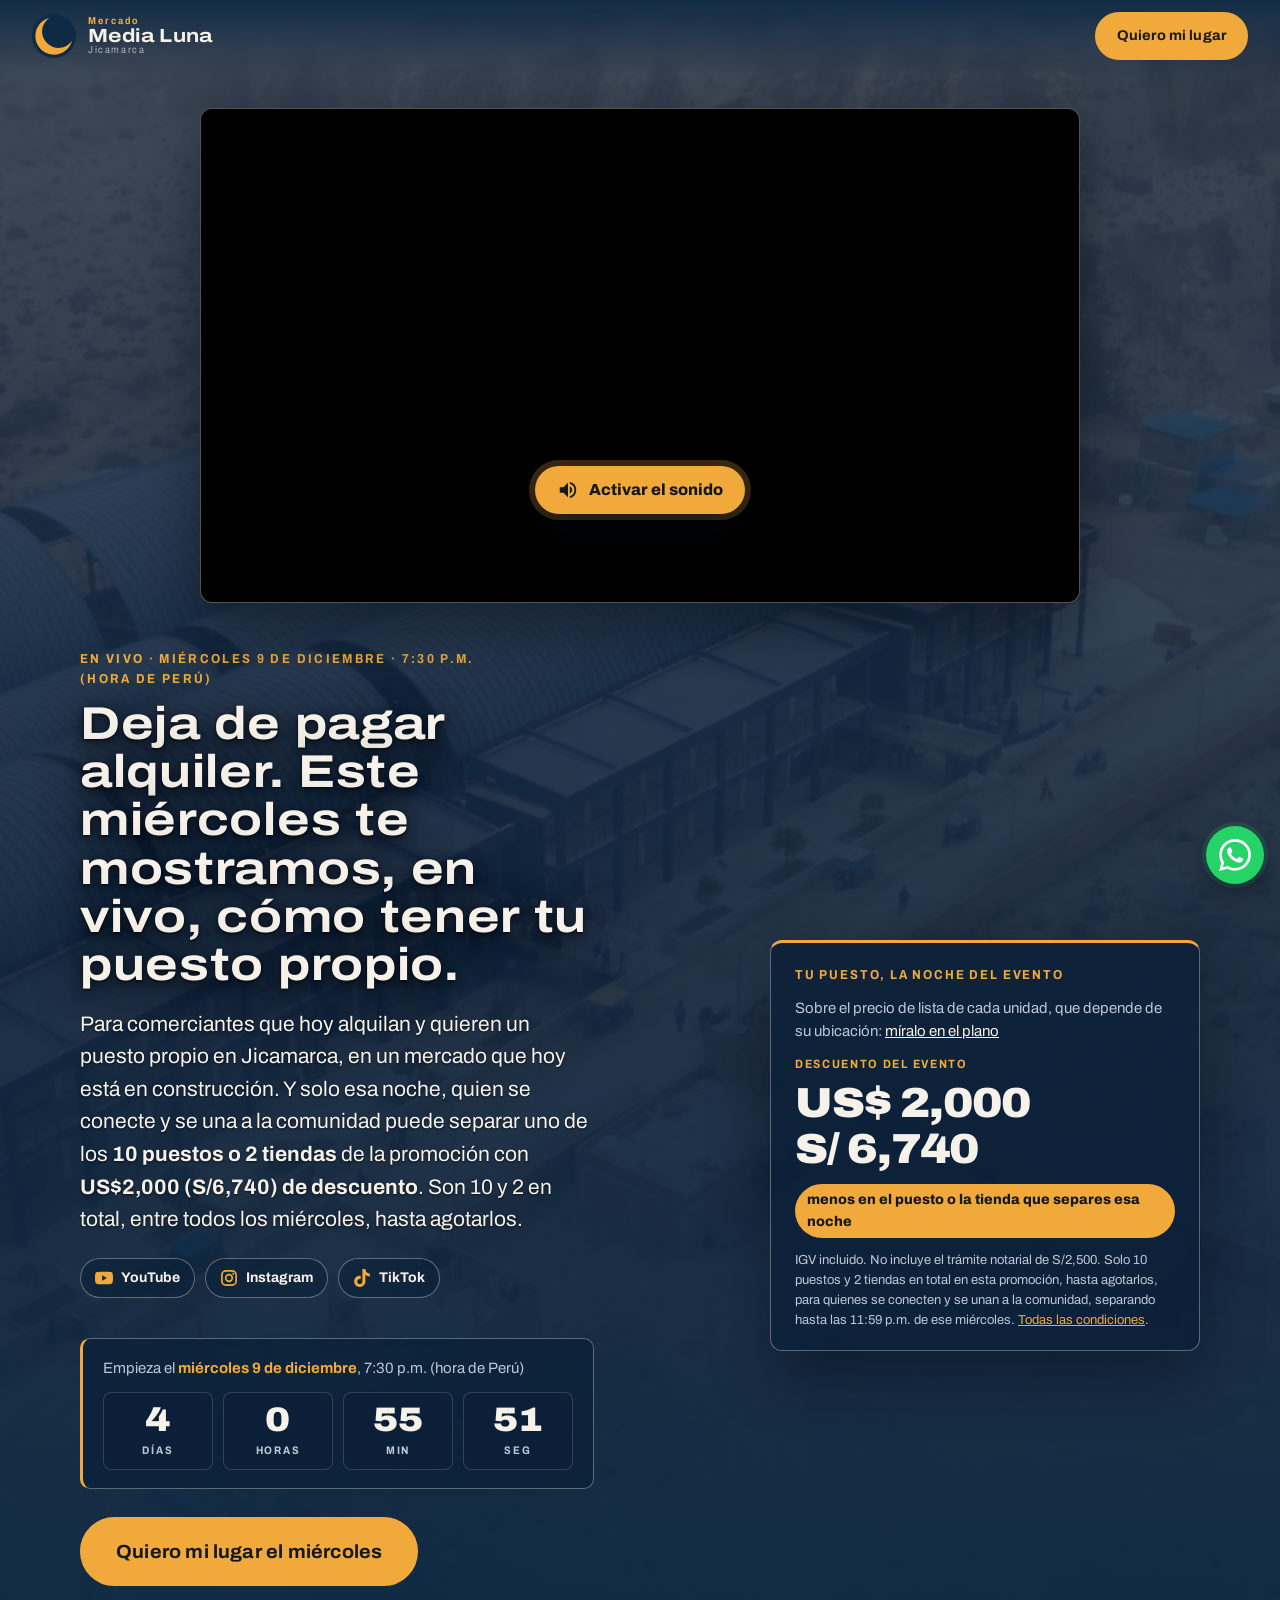
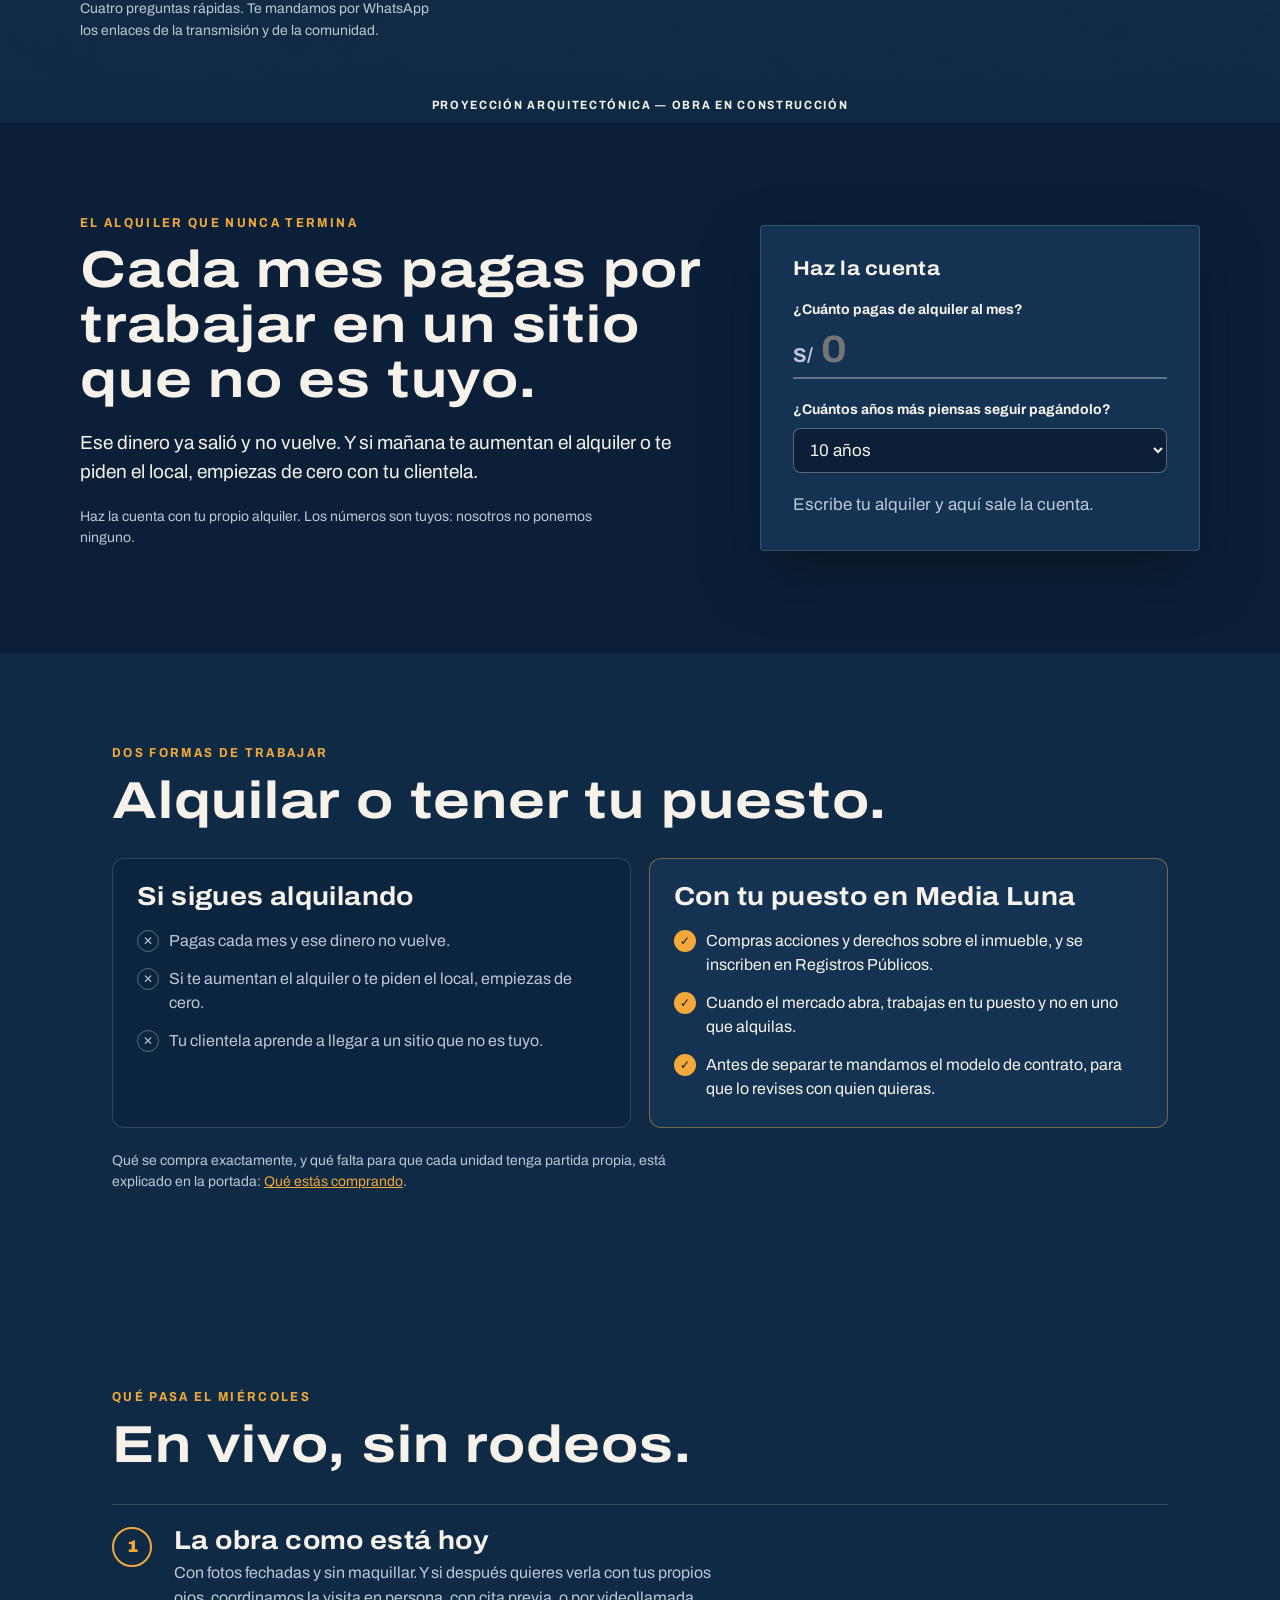
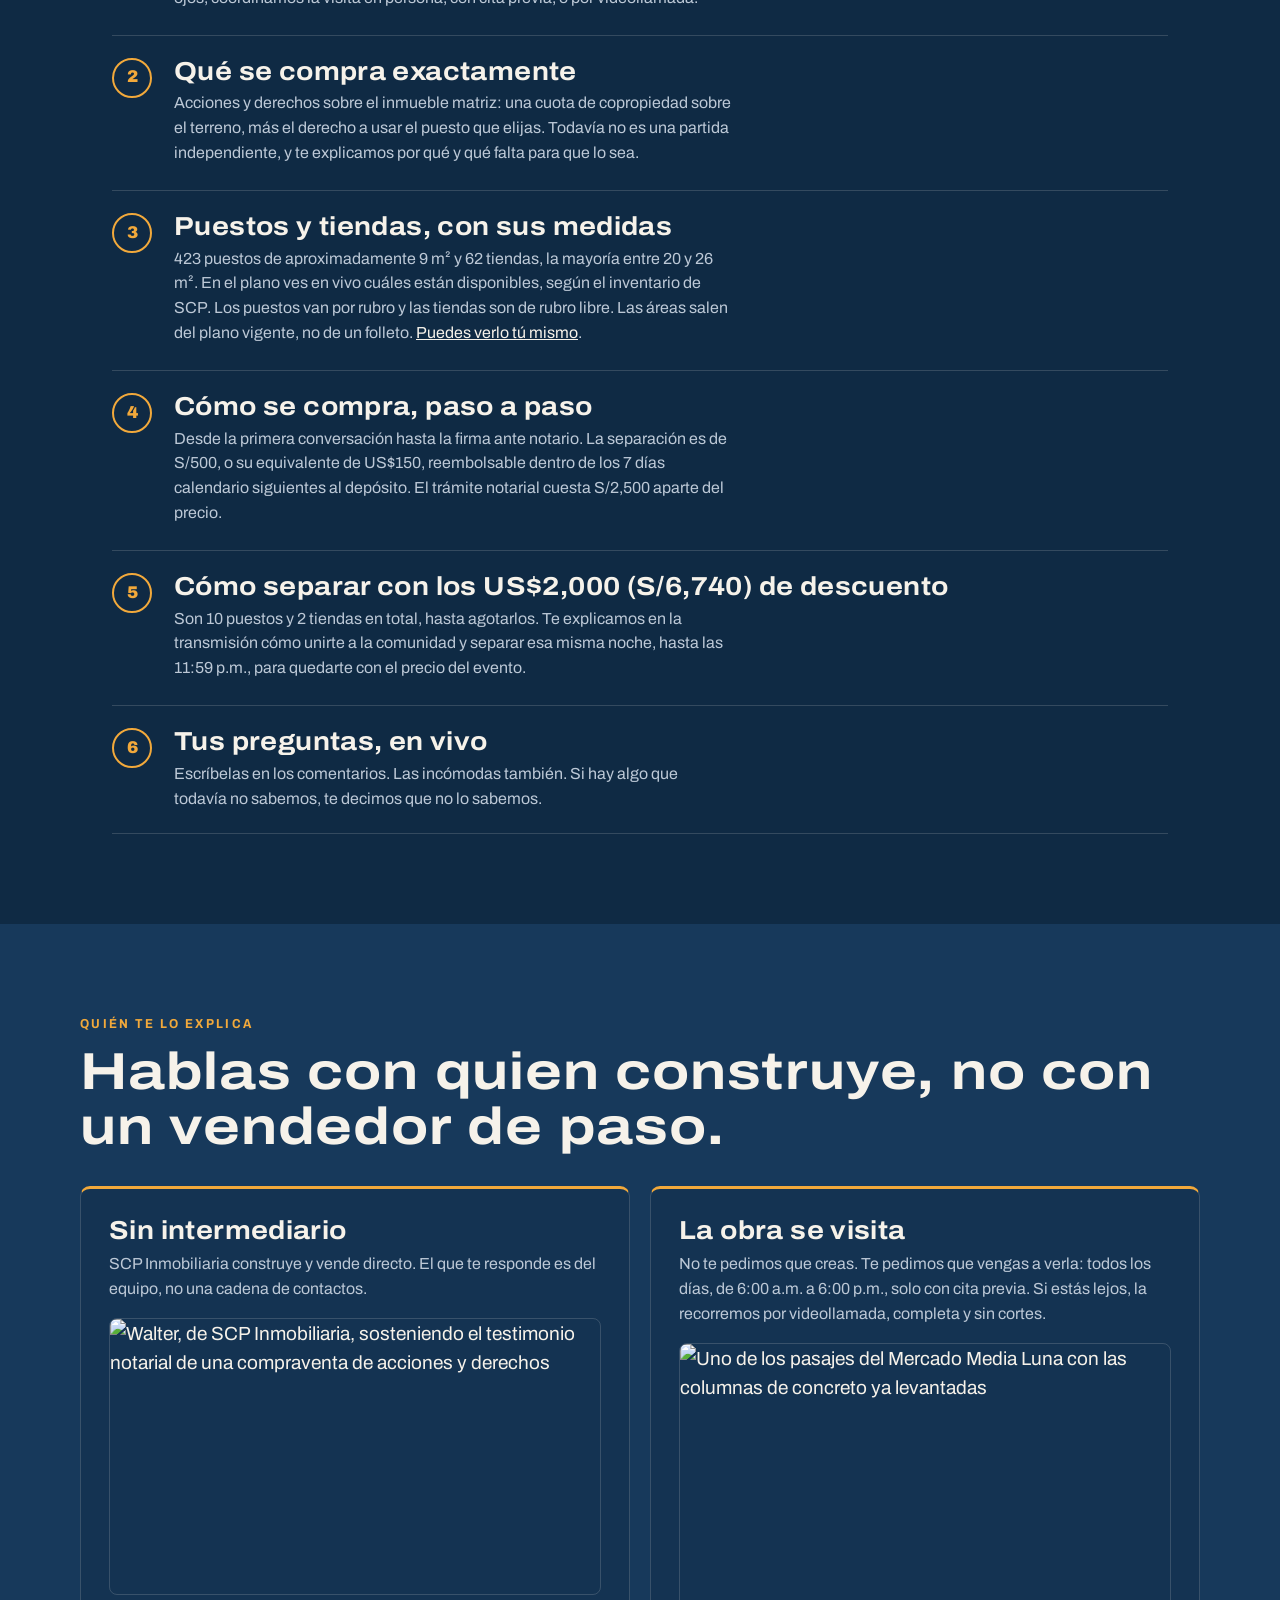
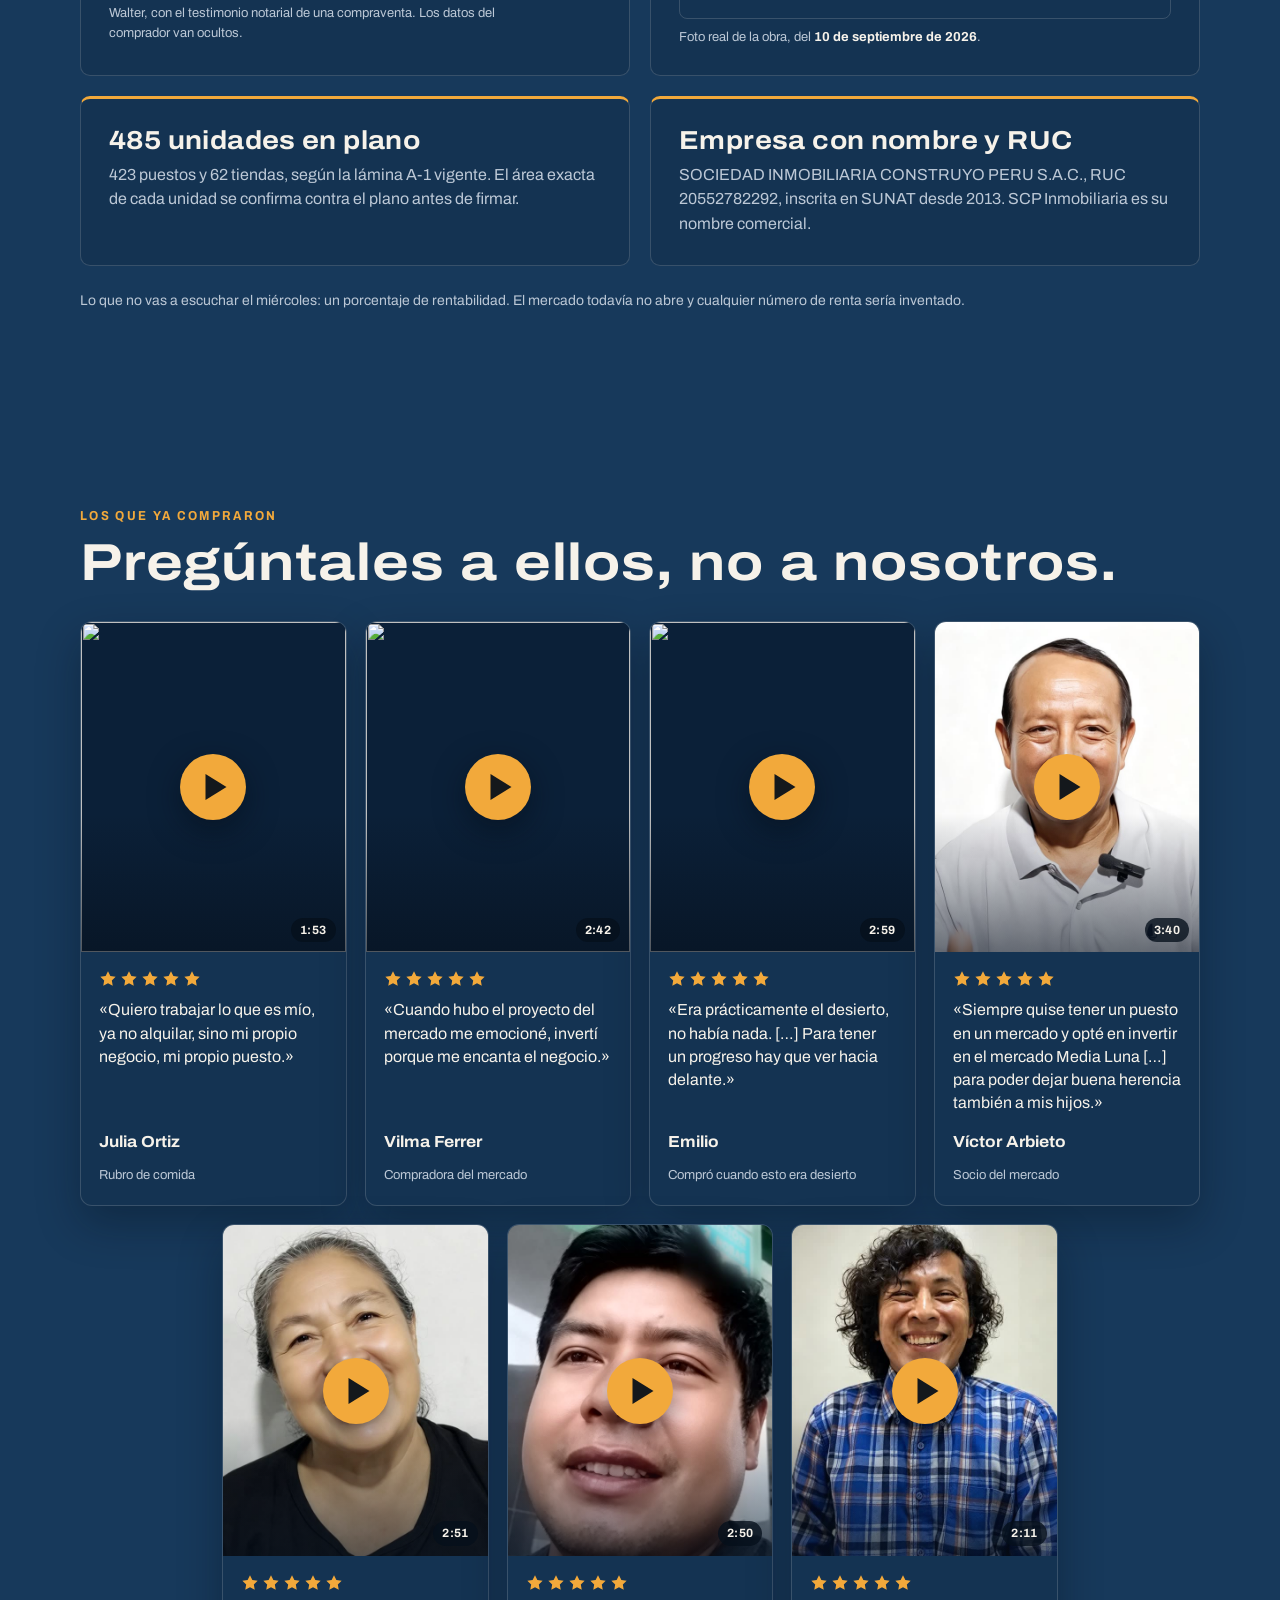
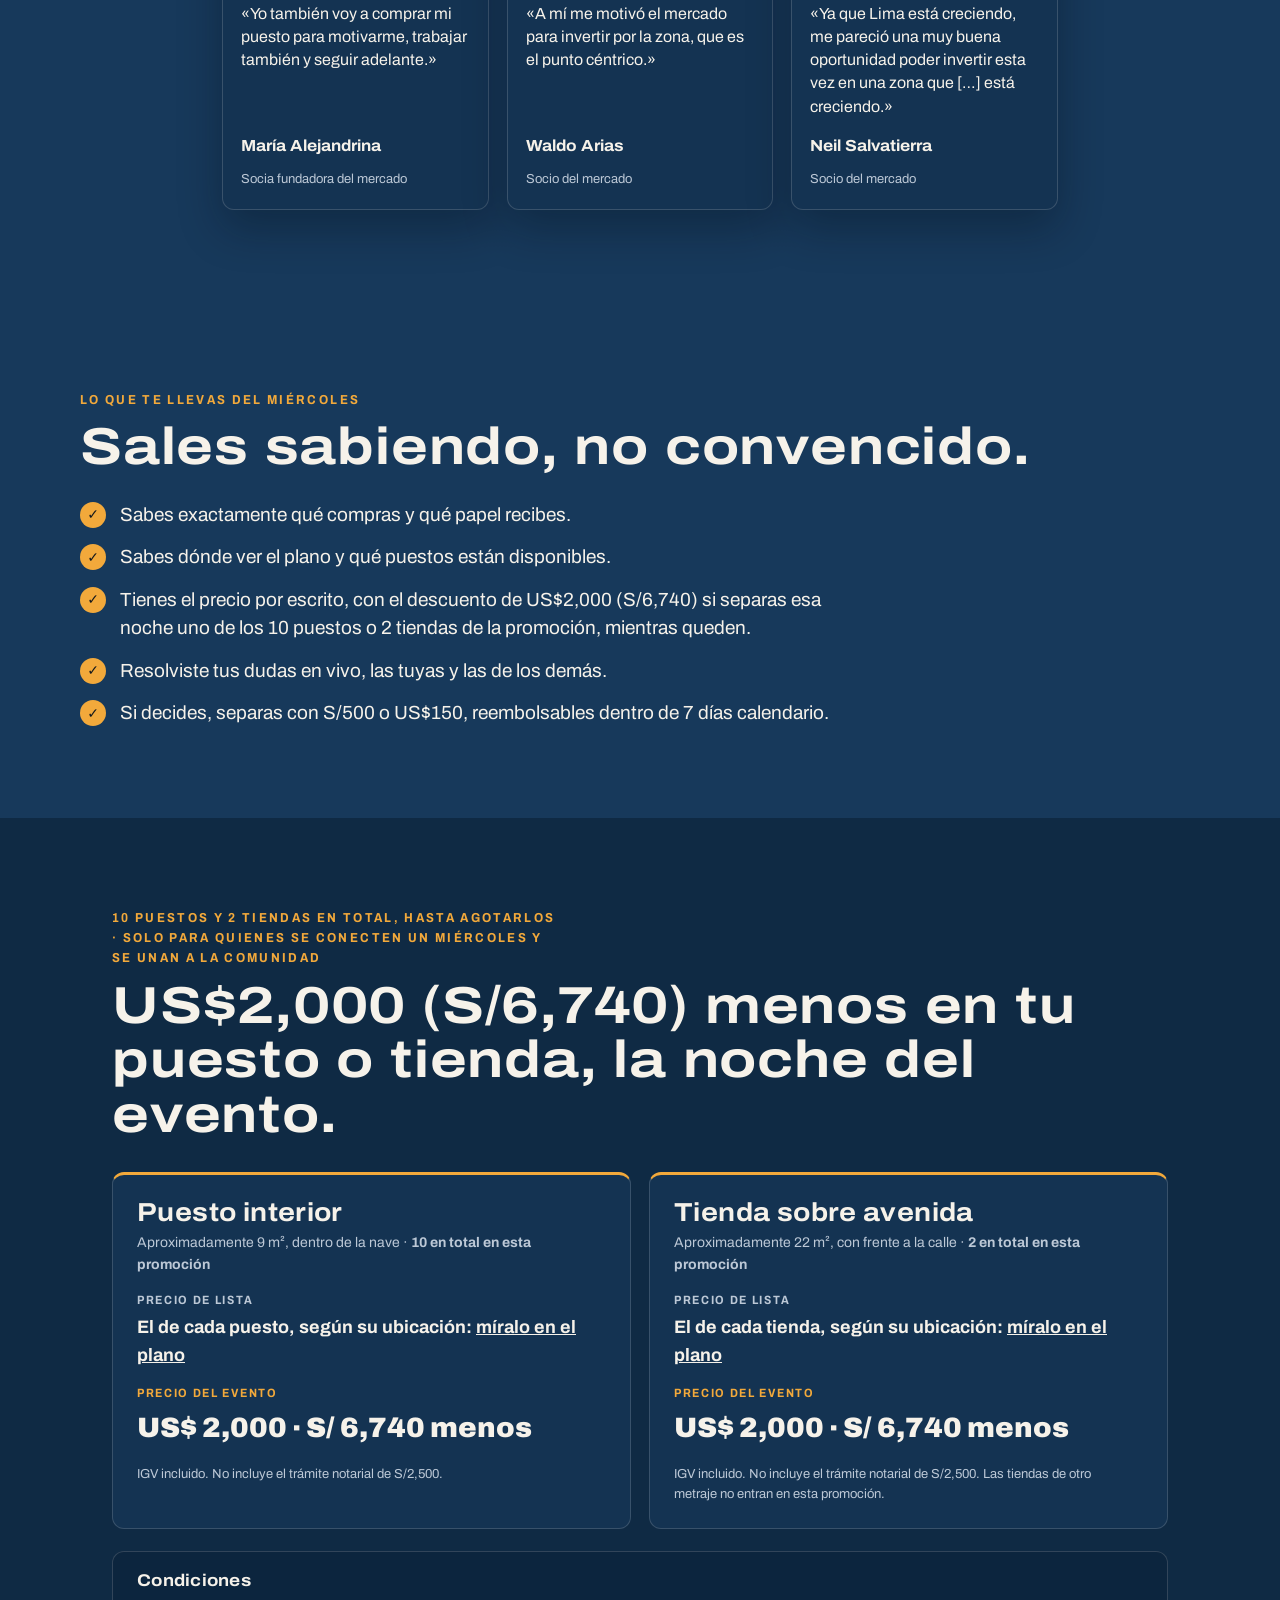
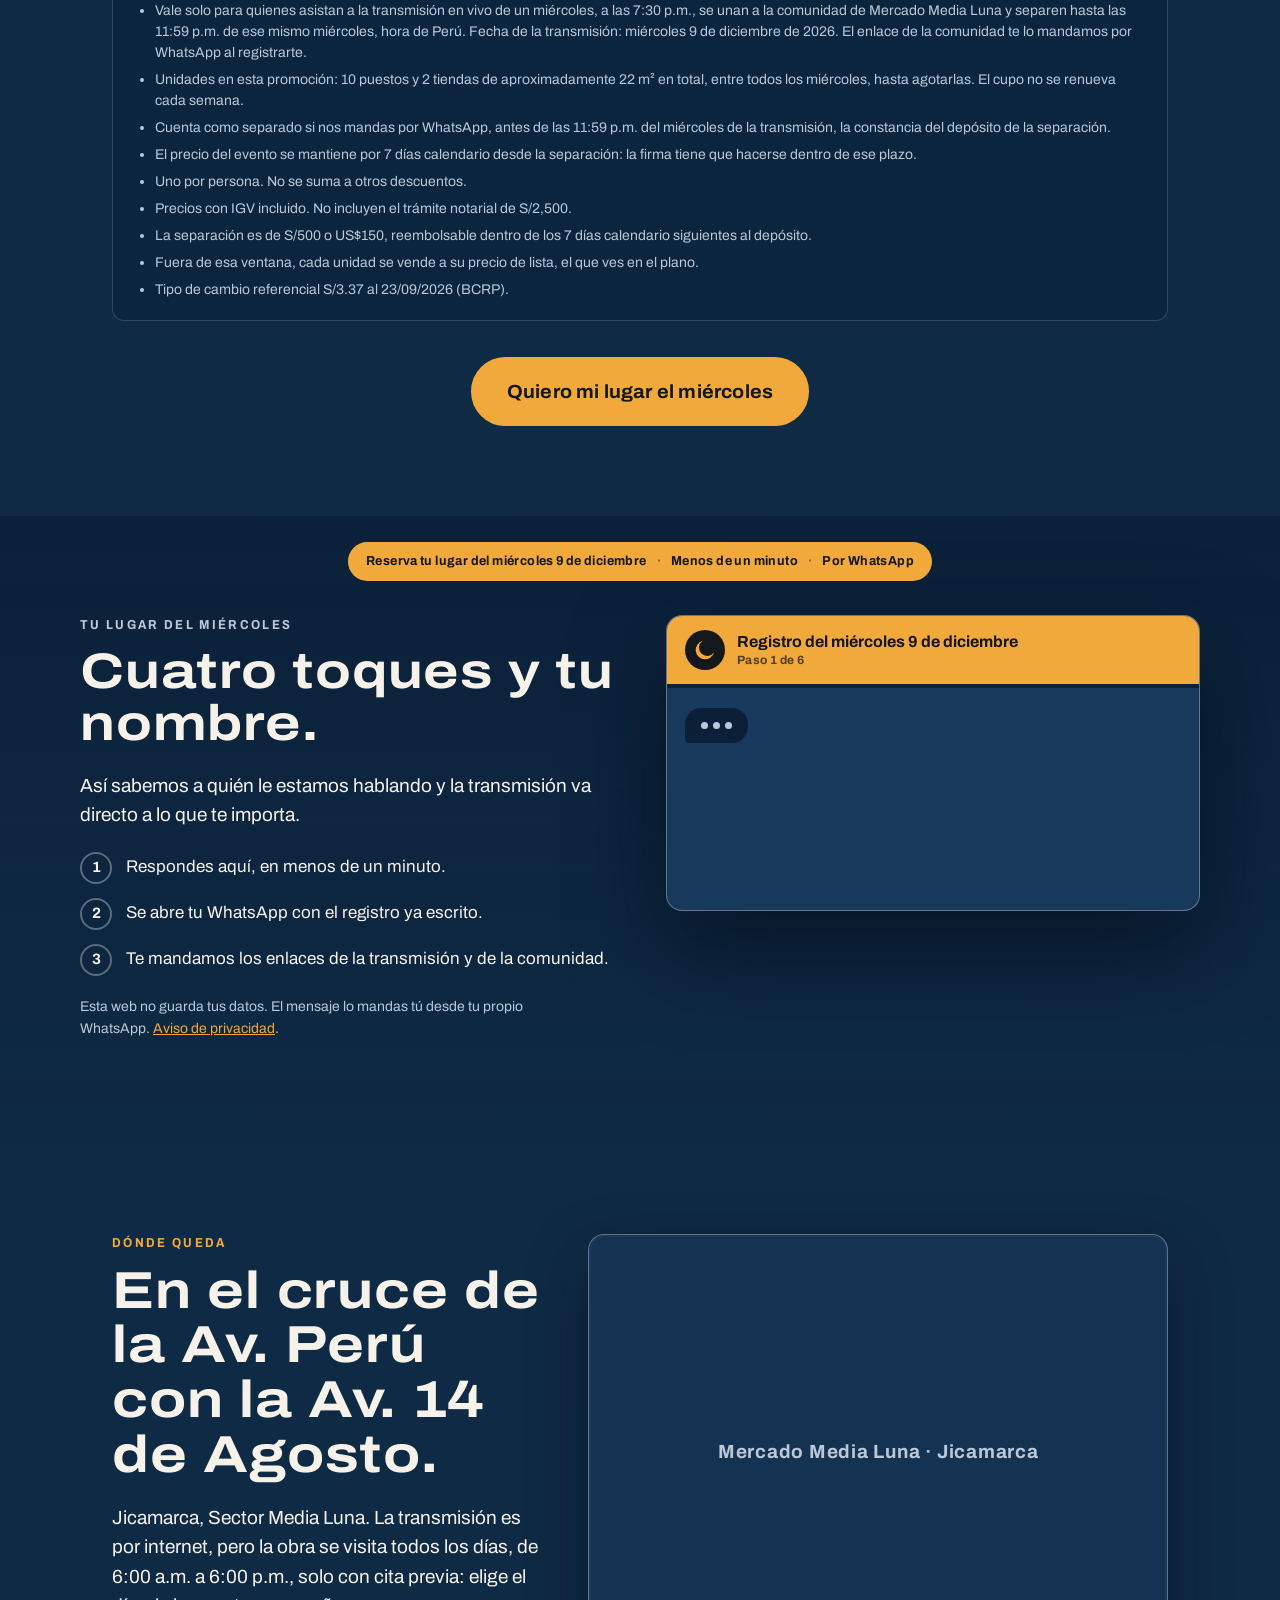
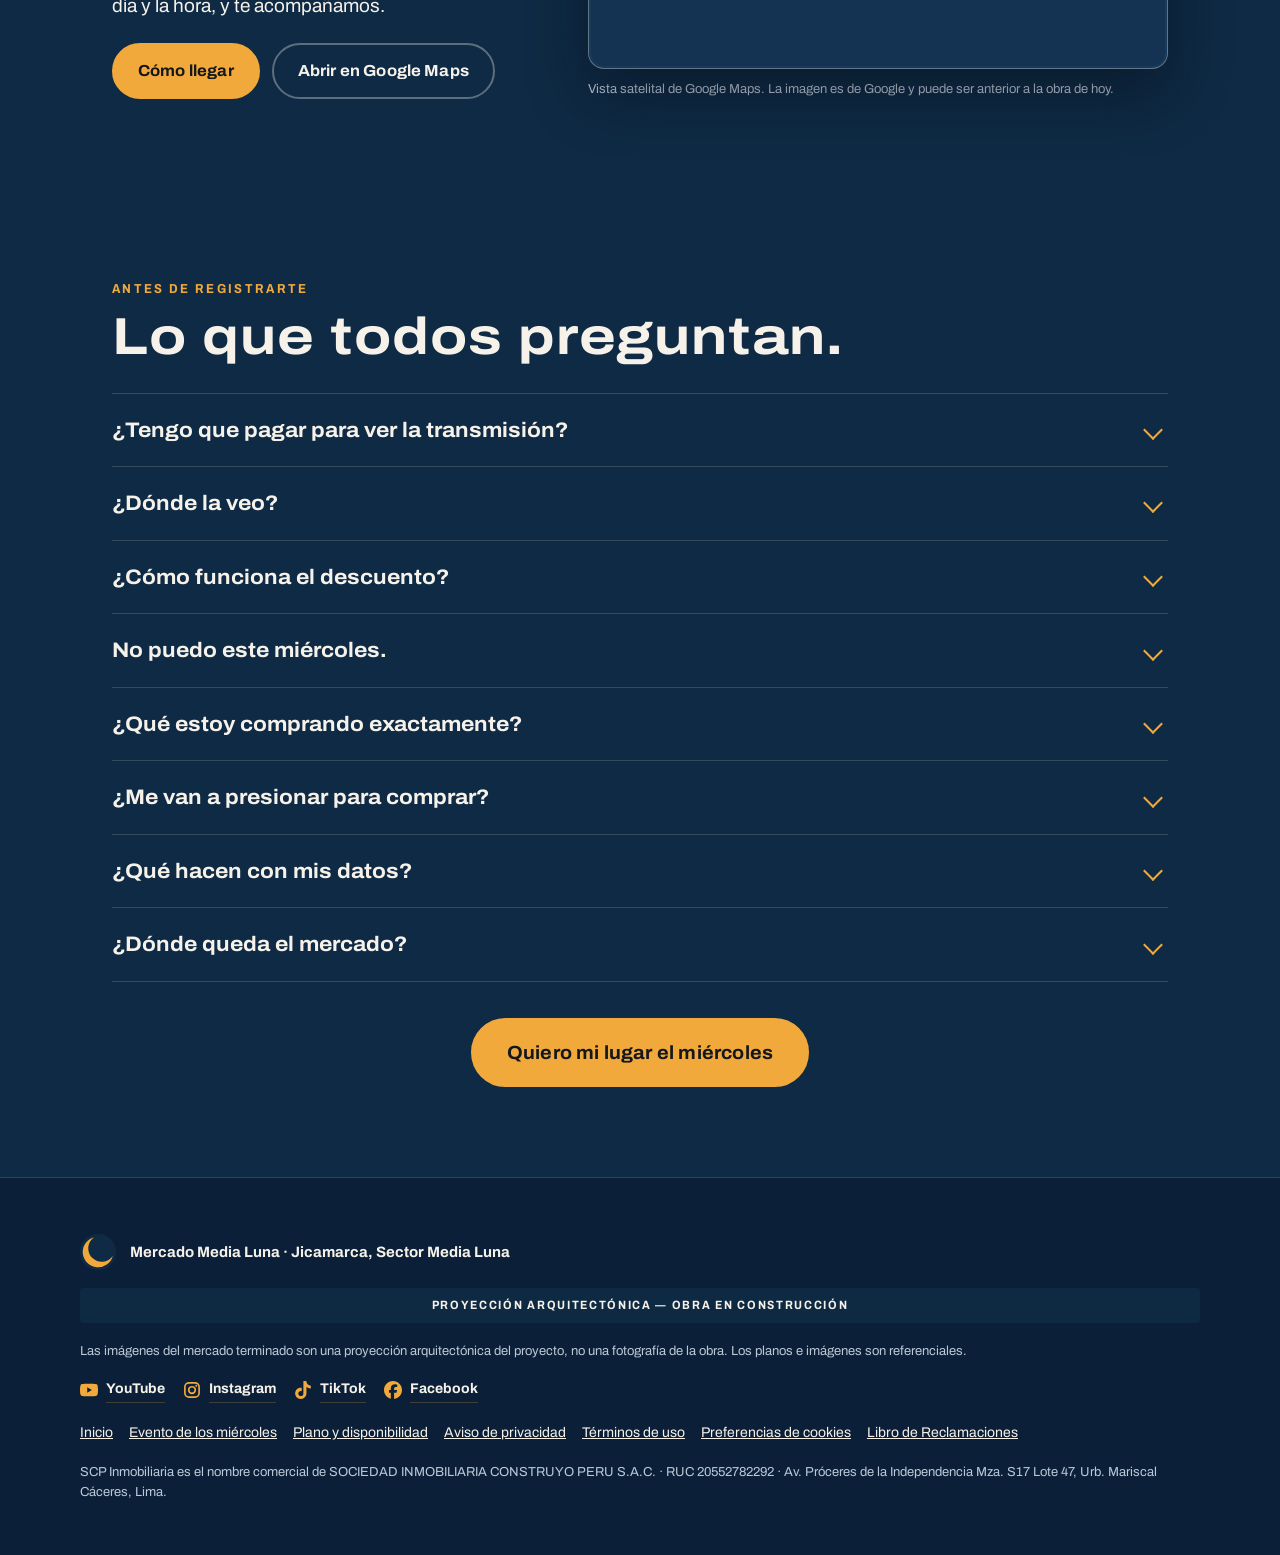
==== commit f8d95c6b: "Hero v4: cierre a la izquierda, puestos por sectores, barrio y gente Segunda iteración del video IA " ====
--- a/evento.html
+++ b/evento.html
@@ -35,7 +35,7 @@
 <link rel="preconnect" href="https://fonts.googleapis.com">
 <link rel="preconnect" href="https://fonts.gstatic.com" crossorigin>
 <link rel="stylesheet" href="https://fonts.googleapis.com/css2?family=Archivo:wdth,wght@75..125,400;75..125,500;75..125,700;75..125,900&display=swap">
-<link rel="stylesheet" href="assets/styles.css?v=1aadbb2c">
+<link rel="stylesheet" href="assets/styles.css?v=1a12b185">
 <noscript><style>.reveal{opacity:1!important;transform:none!important}</style></noscript>
 </head>
 <body class="pagina-evento pagina-promo" data-evento="evento">
@@ -440,10 +440,10 @@
   <svg viewBox="0 0 24 24" aria-hidden="true" width="32" height="32"><path fill="currentColor" d="M17.472 14.382c-.297-.149-1.758-.867-2.03-.967-.273-.099-.471-.148-.67.15-.197.297-.767.966-.94 1.164-.173.199-.347.223-.644.075-.297-.15-1.255-.463-2.39-1.475-.883-.788-1.48-1.761-1.653-2.059-.173-.297-.018-.458.13-.606.134-.133.298-.347.446-.52.149-.174.198-.298.298-.497.099-.198.05-.371-.025-.52-.075-.149-.669-1.612-.916-2.207-.242-.579-.487-.5-.669-.51a12.8 12.8 0 0 0-.57-.01c-.198 0-.52.074-.792.372-.272.297-1.04 1.016-1.04 2.479 0 1.462 1.065 2.875 1.213 3.074.149.198 2.096 3.2 5.077 4.487.709.306 1.262.489 1.694.625.712.227 1.36.195 1.872.118.571-.085 1.758-.719 2.006-1.413.248-.694.248-1.289.173-1.413-.074-.124-.272-.198-.57-.347m-5.421 7.403h-.004a9.87 9.87 0 0 1-5.031-1.378l-.361-.214-3.741.982.998-3.648-.235-.374a9.86 9.86 0 0 1-1.51-5.26c.001-5.45 4.436-9.884 9.888-9.884 2.64 0 5.122 1.03 6.988 2.898a9.825 9.825 0 0 1 2.893 6.994c-.003 5.45-4.437 9.884-9.885 9.884m8.413-18.297A11.815 11.815 0 0 0 12.05 0C5.495 0 .16 5.335.157 11.892c0 2.096.547 4.142 1.588 5.945L.057 24l6.305-1.654a11.882 11.882 0 0 0 5.683 1.448h.005c6.554 0 11.89-5.335 11.893-11.893a11.821 11.821 0 0 0-3.48-8.413"/></svg>
 </a>
 
-<script src="assets/config.js?v=1aadbb2c"></script>
-<script src="assets/testimonios.js?v=1aadbb2c"></script>
-<script src="assets/medicion.js?v=1aadbb2c"></script>
-<script src="assets/evento.js?v=1aadbb2c"></script>
+<script src="assets/config.js?v=1a12b185"></script>
+<script src="assets/testimonios.js?v=1a12b185"></script>
+<script src="assets/medicion.js?v=1a12b185"></script>
+<script src="assets/evento.js?v=1a12b185"></script>
 
 <script type="application/ld+json">
 {
--- a/assets/styles.css
+++ b/assets/styles.css
@@ -53,11 +53,11 @@
 body::before{
   content:"";
   position:fixed; inset:-20vmax; z-index:-1; pointer-events:none;
-  /* 13/10/2026: el ambiente es el último cuadro del hero (v3 desde el 13/10, noche), teñido de Azul Noche: la página entera
+  /* 13/10/2026: el ambiente es el último cuadro del hero (v4 desde el 13/10, noche), teñido de Azul Noche: la página entera
      comparte la textura del video y el hero no «se acaba»: sigue debajo de las hojas */
   background:
     linear-gradient(rgba(15,42,68,.86), rgba(15,42,68,.93)),
-    url("hero-ending-v3.jpg") center/cover no-repeat;
+    url("hero-ending-v4.jpg") center/cover no-repeat;
   animation:ambiente 120s var(--ease-soft) -30s infinite alternate;
 }
 @keyframes ambiente{ from{ transform:translate3d(-2%,-1%,0) scale(1) } to{ transform:translate3d(2%,2%,0) scale(1.06) } }
@@ -180,13 +180,19 @@
    mejor: no hay un cuadro en el que el texto pierda contraste. */
 .scrim{
   position:absolute; inset:0; pointer-events:none;
-  background:
-    linear-gradient(96deg,
-      rgba(6,16,28,.92) 0%,
-      rgba(6,16,28,.78) 20%,
-      rgba(6,16,28,.42) 38%,
-      rgba(6,16,28,0) 56%),
-    radial-gradient(ellipse 120% 90% at 50% 45%, rgba(8,20,34,0) 32%, rgba(8,20,34,.66) 100%);
+  background:radial-gradient(ellipse 120% 90% at 50% 45%, rgba(8,20,34,0) 32%, rgba(8,20,34,.66) 100%);
+}
+/* 13/10/2026 (hero v4): en el cierre el mercado queda a la izquierda del cuadro y el texto
+   final a la derecha. La franja oscura de la izquierda se apaga en el último tramo y entra
+   una franja espejo a la derecha; --hp (0 a 1) lo pone assets/portada-v3.js §1 sobre .hero. */
+.scrim::before,.scrim::after{ content:""; position:absolute; inset:0 }
+.scrim::before{
+  background:linear-gradient(96deg, rgba(6,16,28,.92) 0%, rgba(6,16,28,.78) 20%, rgba(6,16,28,.42) 38%, rgba(6,16,28,0) 56%);
+  opacity:calc(1 - clamp(0, (var(--hp, 0) - .82) * 7, 1));
+}
+.scrim::after{
+  background:linear-gradient(264deg, rgba(6,16,28,.92) 0%, rgba(6,16,28,.8) 18%, rgba(6,16,28,.46) 36%, rgba(6,16,28,0) 54%);
+  opacity:clamp(0, (var(--hp, 0) - .82) * 7, 1);
 }
 
 /* polvo en suspensión, a nivel susurro */
@@ -240,6 +246,11 @@
 }
 .band .line-sub{ font-size:clamp(20px,3vw,32px); font-variation-settings:"wdth" 108; color:var(--text-primary) }
 .band-5{ top:auto; bottom:16%; max-width:min(720px,84vw) }
+/* 13/10/2026 (hero v4): el cierre deja el mercado en la mitad izquierda del cuadro; el título
+   final va a la derecha, sobre el lote vecino y el cerro, y ya no tapa la obra */
+@media (orientation:landscape){
+  .band-5{ left:auto; right:clamp(var(--gutter),7vw,140px); bottom:32%; max-width:min(620px,44vw) }
+}
 
 /* En pantalla ancha el texto se queda en la franja izquierda, más angosto.
    (Hasta el 24/09/2026 aquí la portada se ensanchaba al 114-120 %, pero el
@@ -247,7 +258,7 @@
    cargar, el cuadro saltaba. Portada y video van ahora con el mismo encuadre.) */
 @media (min-width:1100px){
   .band{ max-width:min(440px,34vw) }
-  .band-5{ max-width:min(620px,48vw) }
+  .band-5{ max-width:min(620px,44vw) }   /* el título final conserva su ancho: dos líneas, a la derecha */
 }
 
 .band-5 .line-title{ font-size:clamp(36px,7vw,84px); letter-spacing:.005em }
@@ -332,6 +343,7 @@
     bottom:auto; height:var(--caja);
     background:linear-gradient(to bottom, rgba(6,16,28,.62) 0%, rgba(6,16,28,0) 24%, rgba(6,16,28,0) 76%, var(--canvas-deep) 100%);
   }
+  .scrim::before,.scrim::after{ content:none }
   .dust{ bottom:auto; height:var(--caja) }
   .stage > .proyeccion{ top:var(--caja); bottom:auto; transform:translateY(-100%) }
   /* cada banda va centrada en la zona de texto, un poco por encima de la
@@ -388,7 +400,7 @@
     display:block; position:relative; min-height:92svh;
     display:flex; flex-direction:column; justify-content:flex-end;
     padding:120px var(--gutter) 64px;
-    background:linear-gradient(to bottom, rgba(11,32,56,.35) 0%, rgba(11,32,56,.72) 55%, rgba(11,32,56,.95) 100%), url("hero-ending-v3.jpg") center/cover no-repeat;
+    background:linear-gradient(to bottom, rgba(11,32,56,.35) 0%, rgba(11,32,56,.72) 55%, rgba(11,32,56,.95) 100%), url("hero-ending-v4.jpg") center/cover no-repeat;
   }
   .static-title{ font-size:clamp(28px,7.6vw,44px); max-width:18ch; text-shadow:var(--tshadow); margin-bottom:.35em }
   .static-sub{ color:var(--text-primary); text-shadow:var(--tshadow); margin-bottom:1.4em }
@@ -935,7 +947,7 @@
   max-width:none; padding-top:clamp(104px,14vh,152px); padding-bottom:clamp(48px,7vh,80px);
   background:
     linear-gradient(to bottom, rgba(11,32,56,.7) 0%, rgba(11,32,56,.88) 58%, var(--canvas) 100%),
-    url("hero-ending-v3.jpg") center/cover no-repeat;
+    url("hero-ending-v4.jpg") center/cover no-repeat;
 }
 .ev-hero-inner{ max-width:var(--maxw); margin-inline:auto; display:grid; gap:clamp(26px,4vw,40px) }
 .ev-hero h1{
@@ -1602,7 +1614,9 @@
    escenario sigue pegado (los últimos 5 % de la pista, cuando la banda 5 ya se asentó) ---------- */
 .obra{ position:relative; z-index:3; margin-top:-30vh }            /* ~4 % de 700vh */
 /* la banda final sube con la hoja (solo transform) para que el título y los botones no queden tapados */
-.band-5{ transform:translateY(calc(-30vh * clamp(0, (var(--k, 0) - .75) * 4, 1))) }
+/* 13/10/2026 (hero v4): la banda final ya no se eleva con la hoja: vive a la derecha, con el pie a 32 % del alto,
+   por encima de los 30vh que sube la hoja «Hoy», y así el título queda sobre el lote vecino y nunca sobre la obra */
+.band-5{ transform:none }
 /* en vertical el hero compacto no se solapa: los botones del final van abajo y portada-test exige que reciban el toque */
 @media (orientation:portrait){ .obra{ margin-top:0 } .band-5{ transform:none } }
 .hablemos{ background:linear-gradient(180deg, rgba(11,32,56,.9), rgba(15,42,68,.96)) }   /* deja ver la textura de fondo */
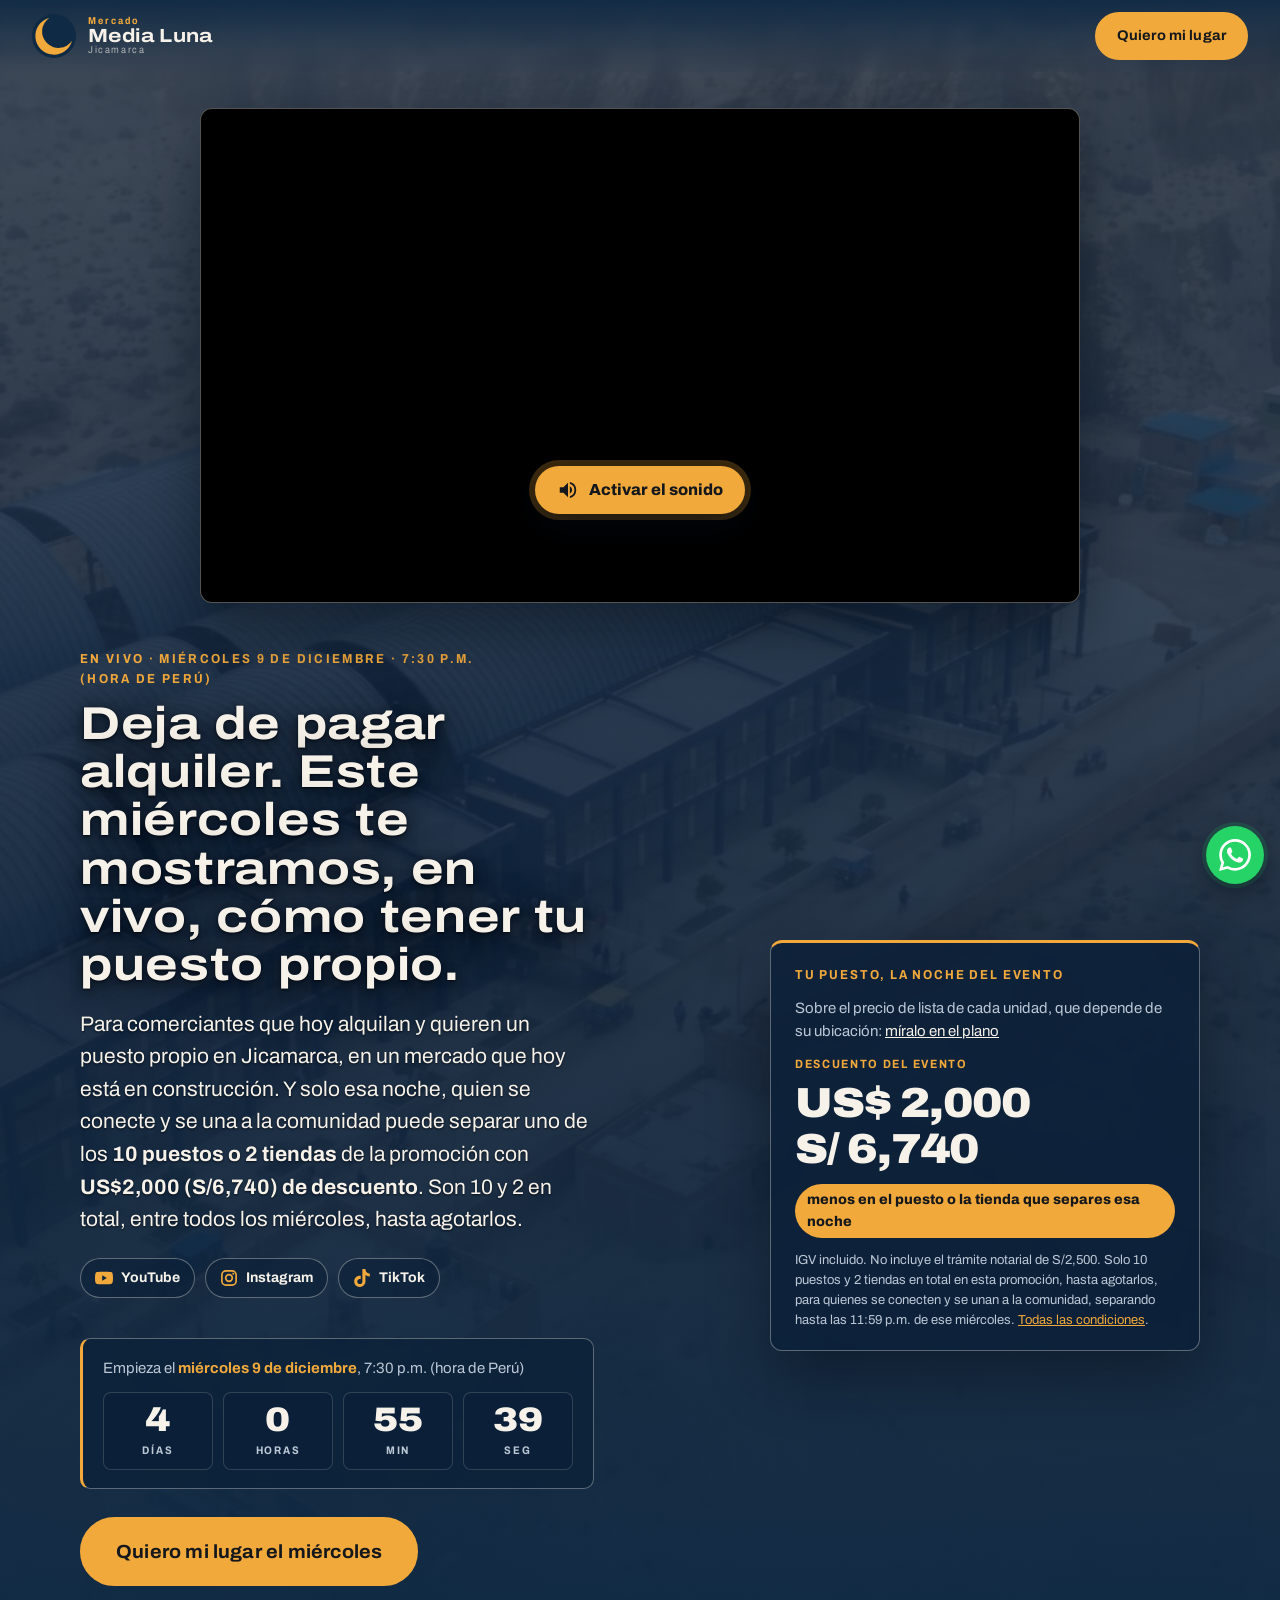
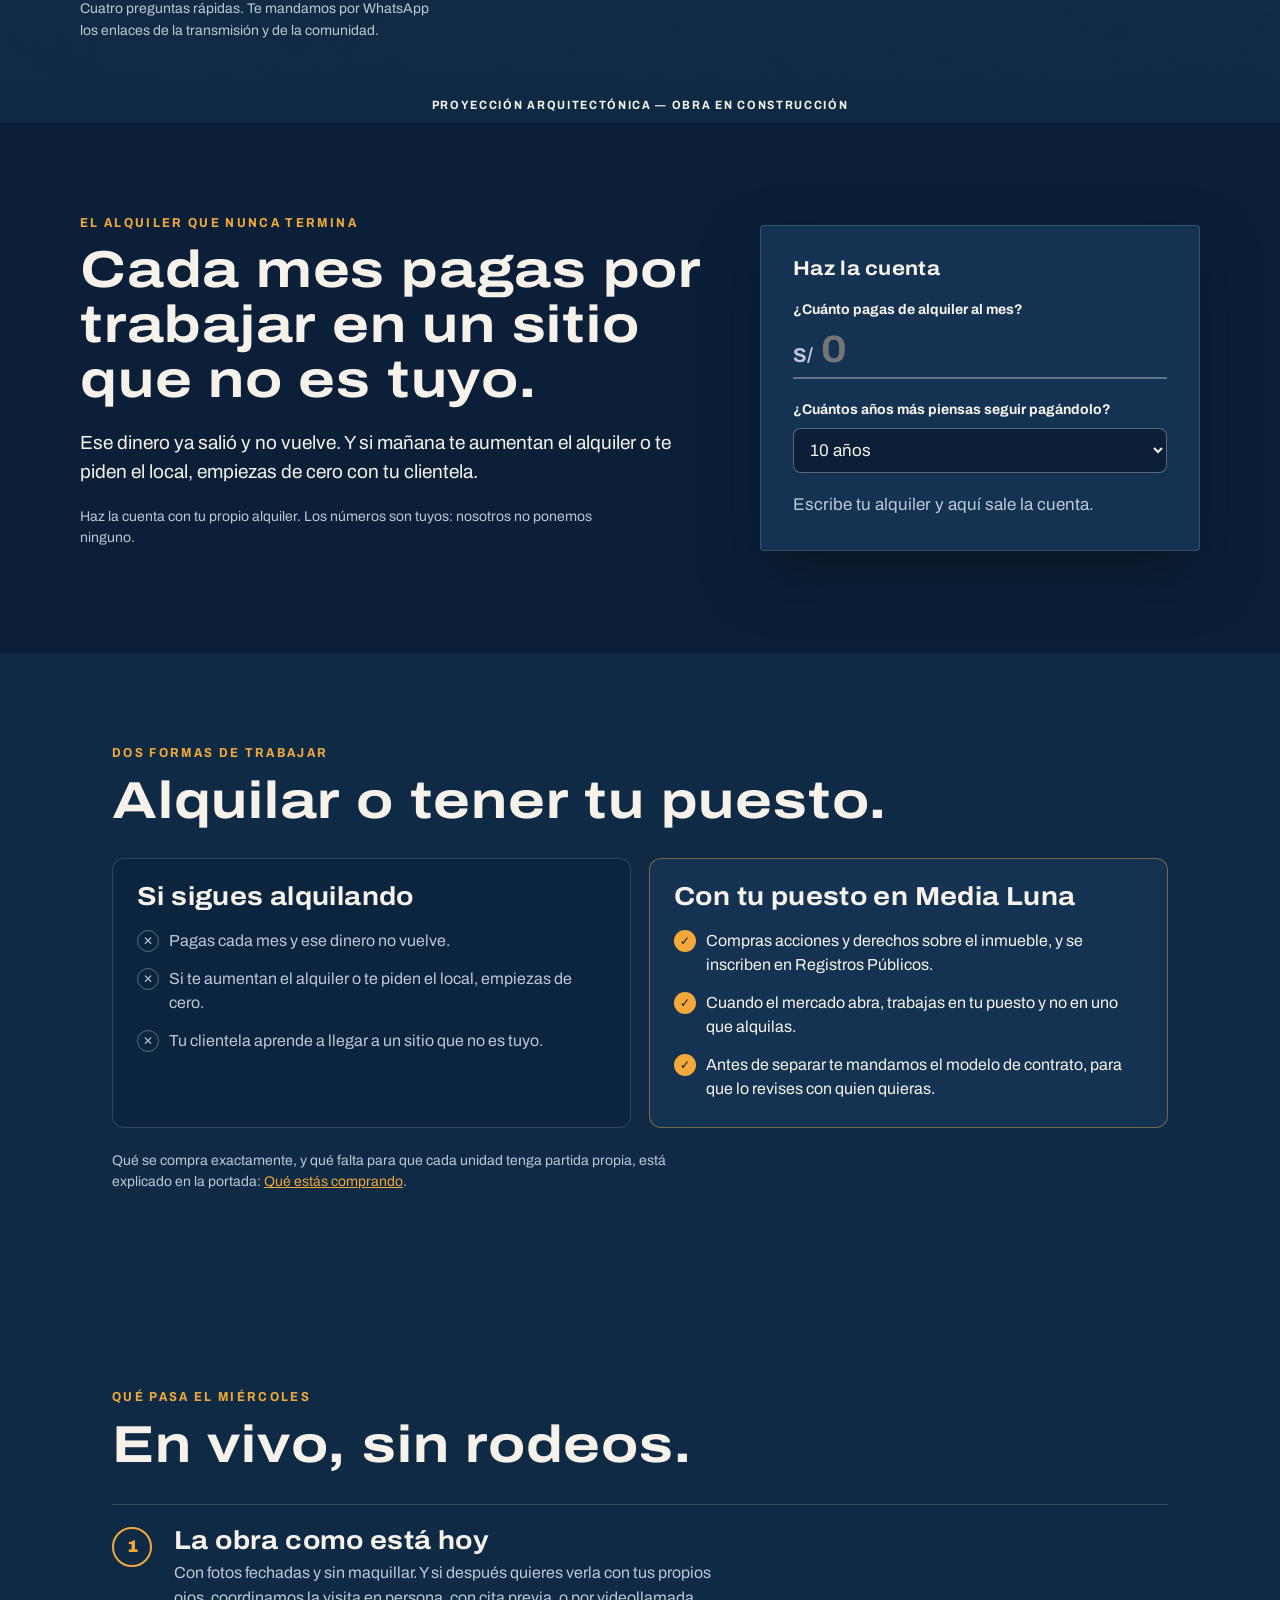
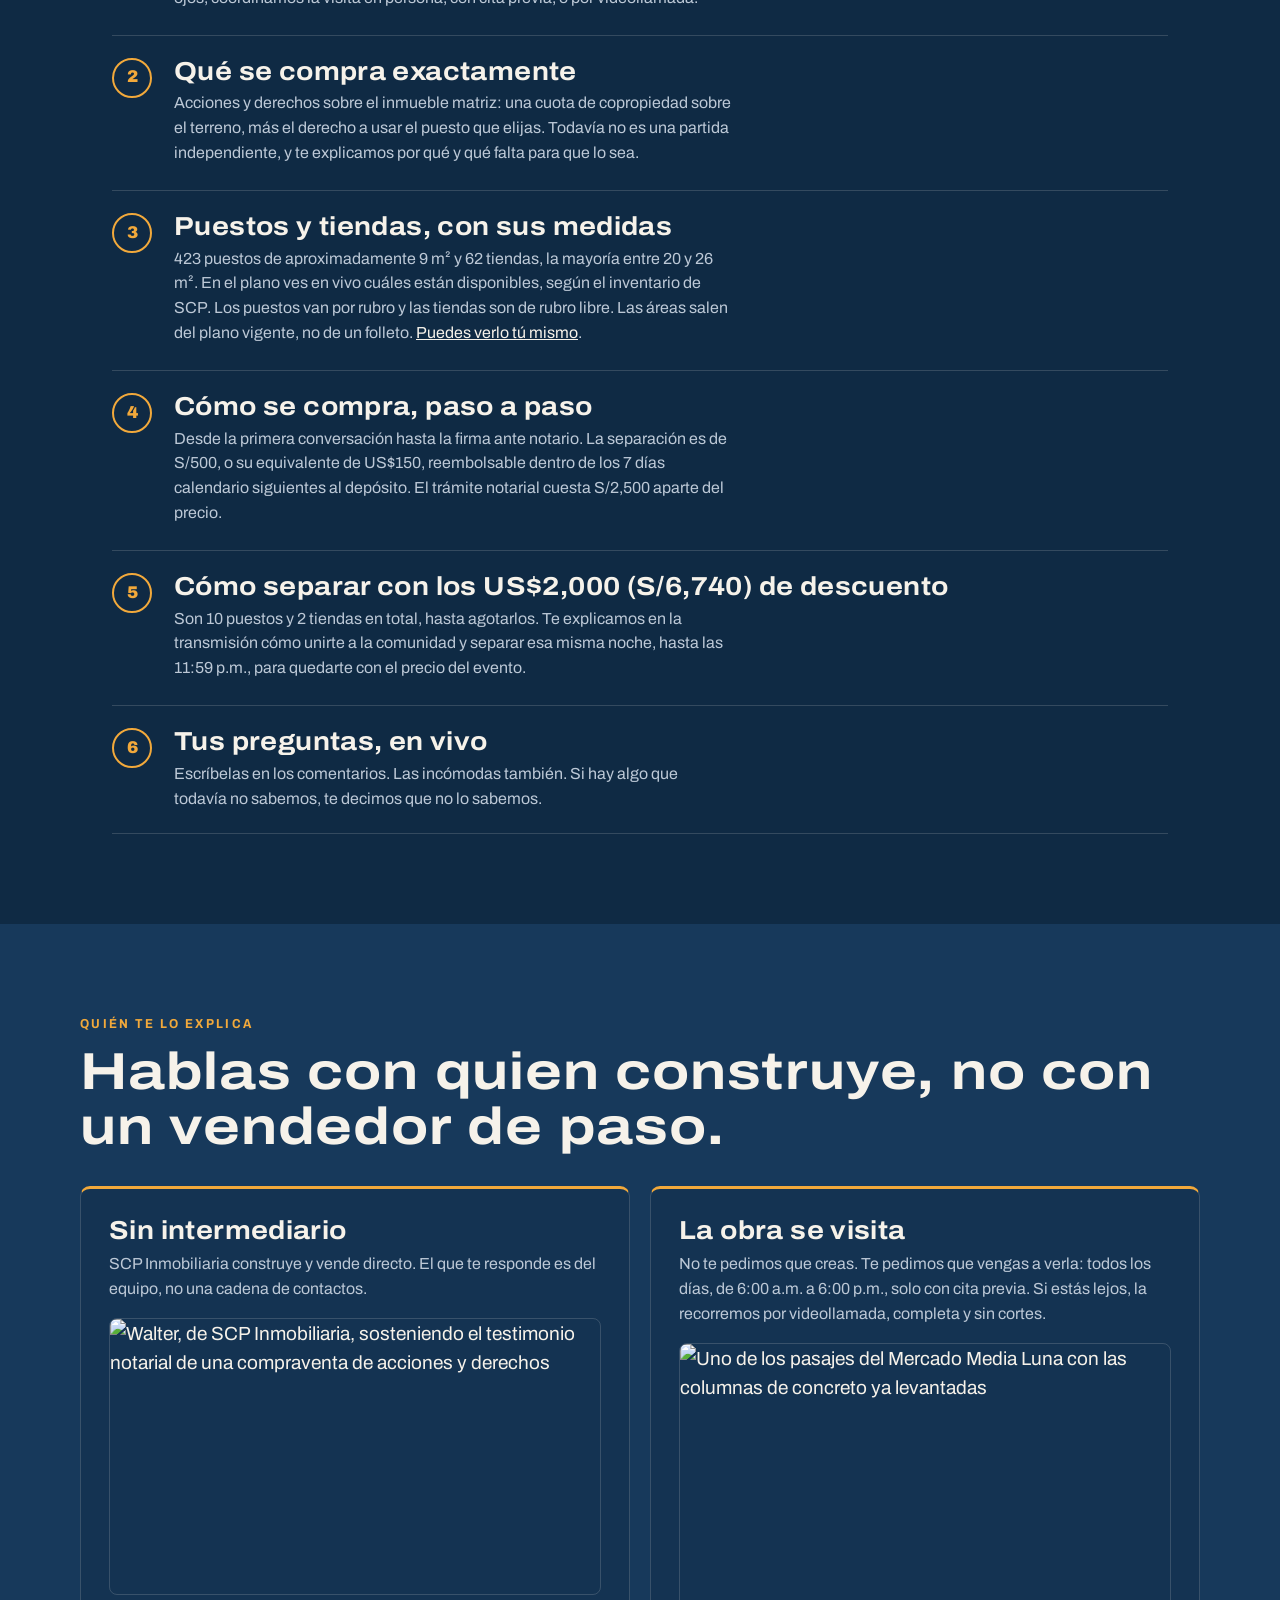
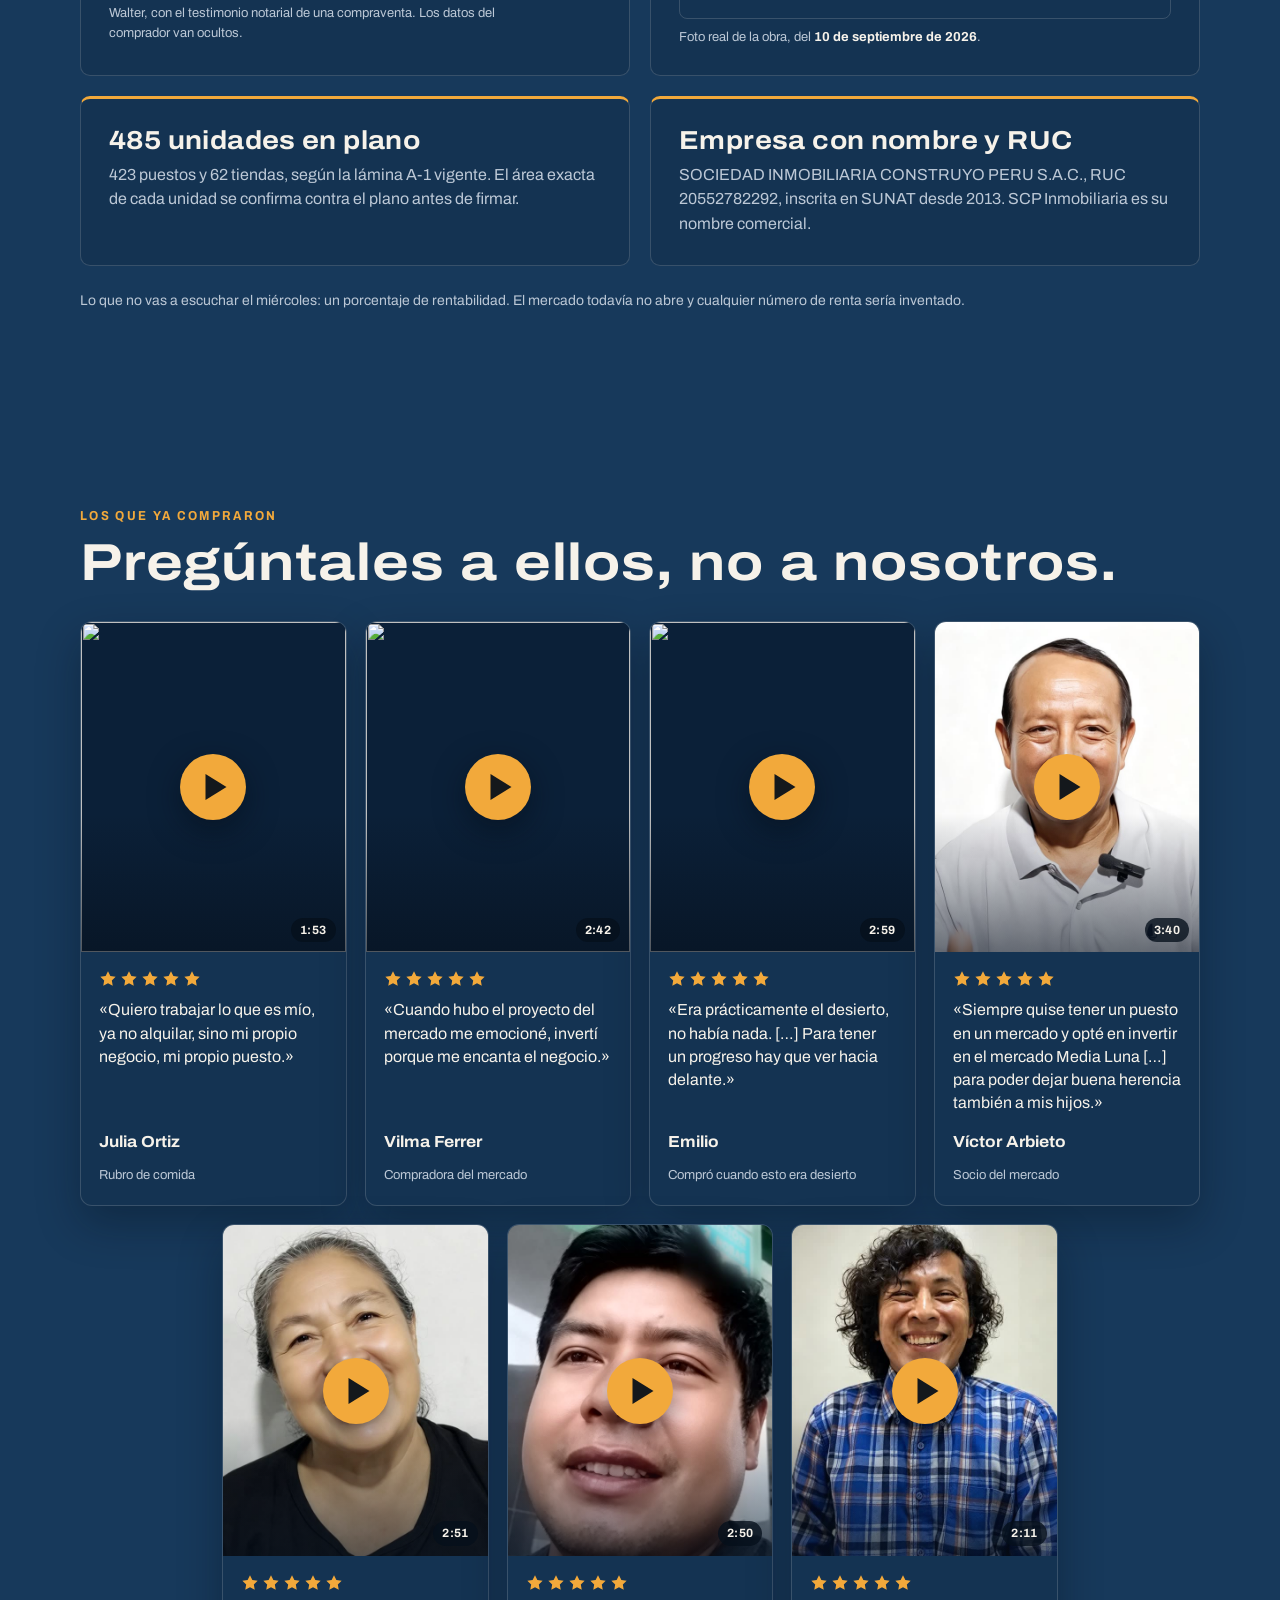
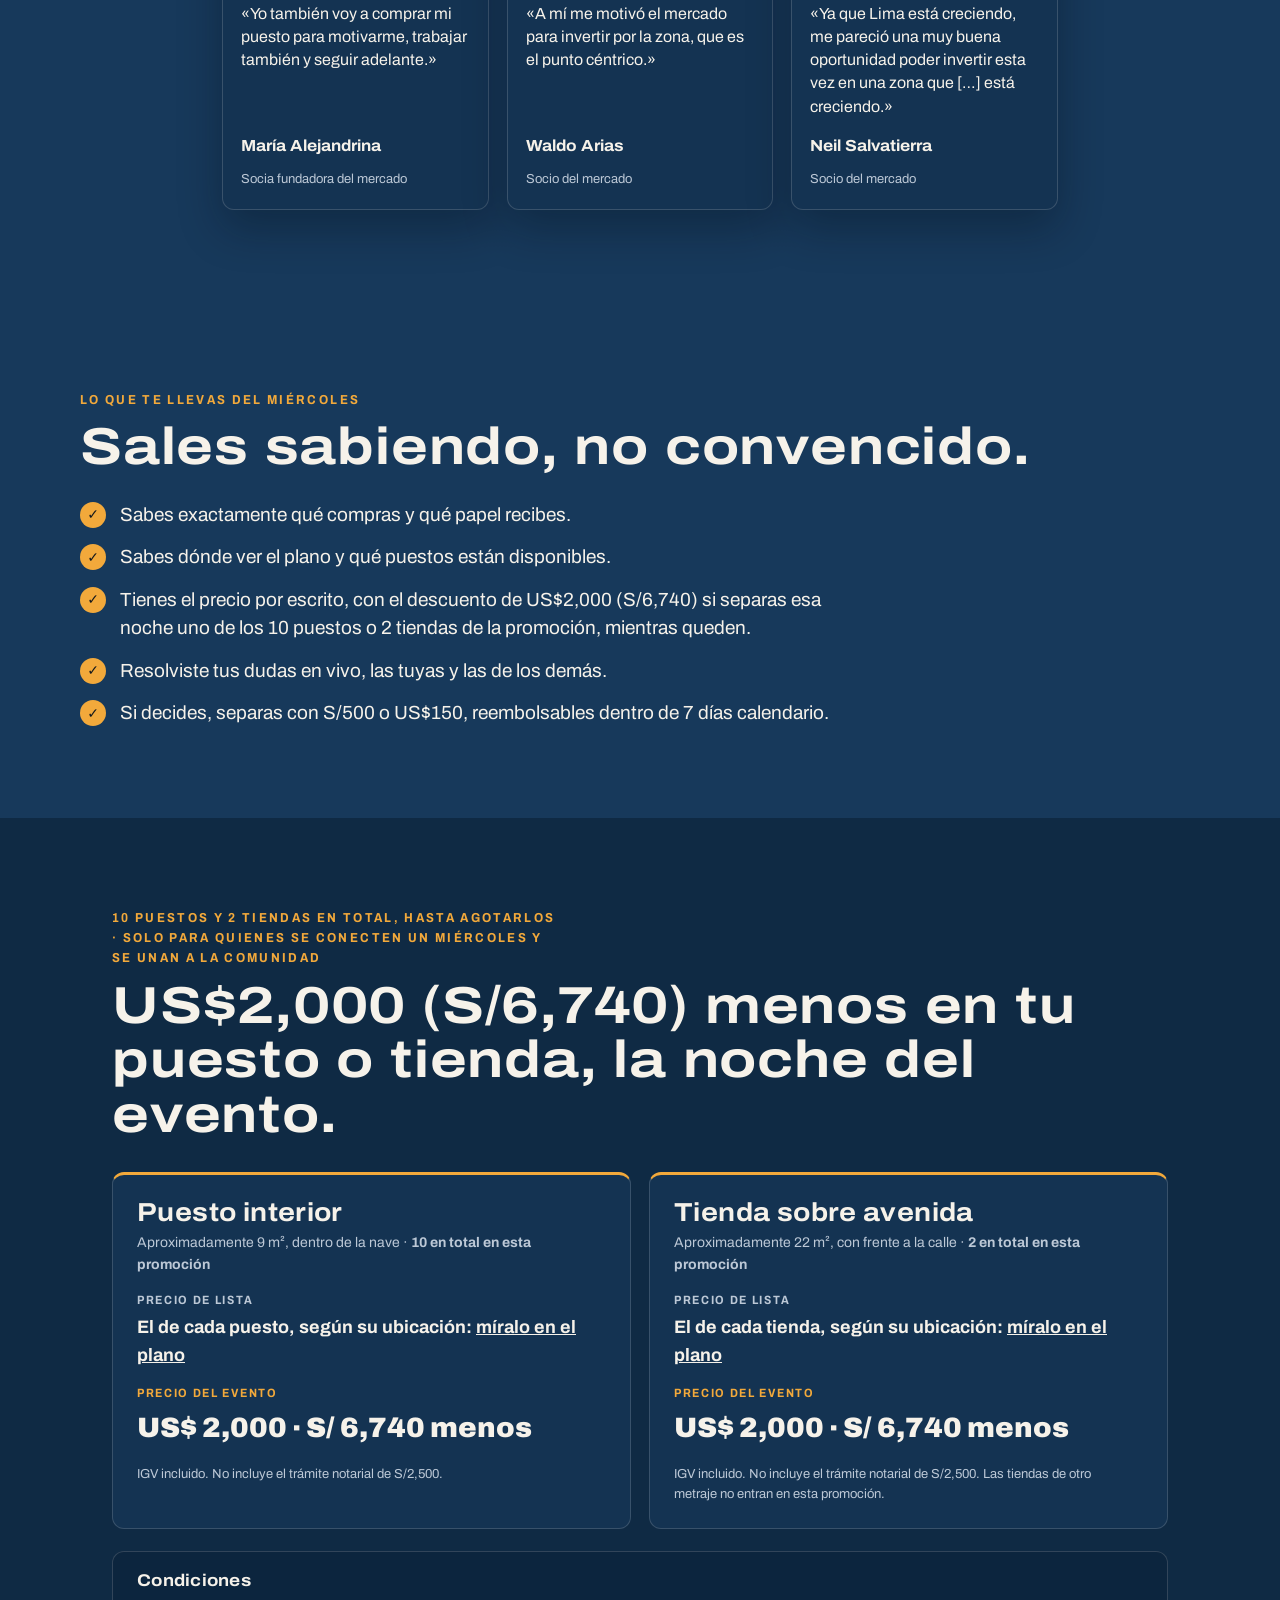
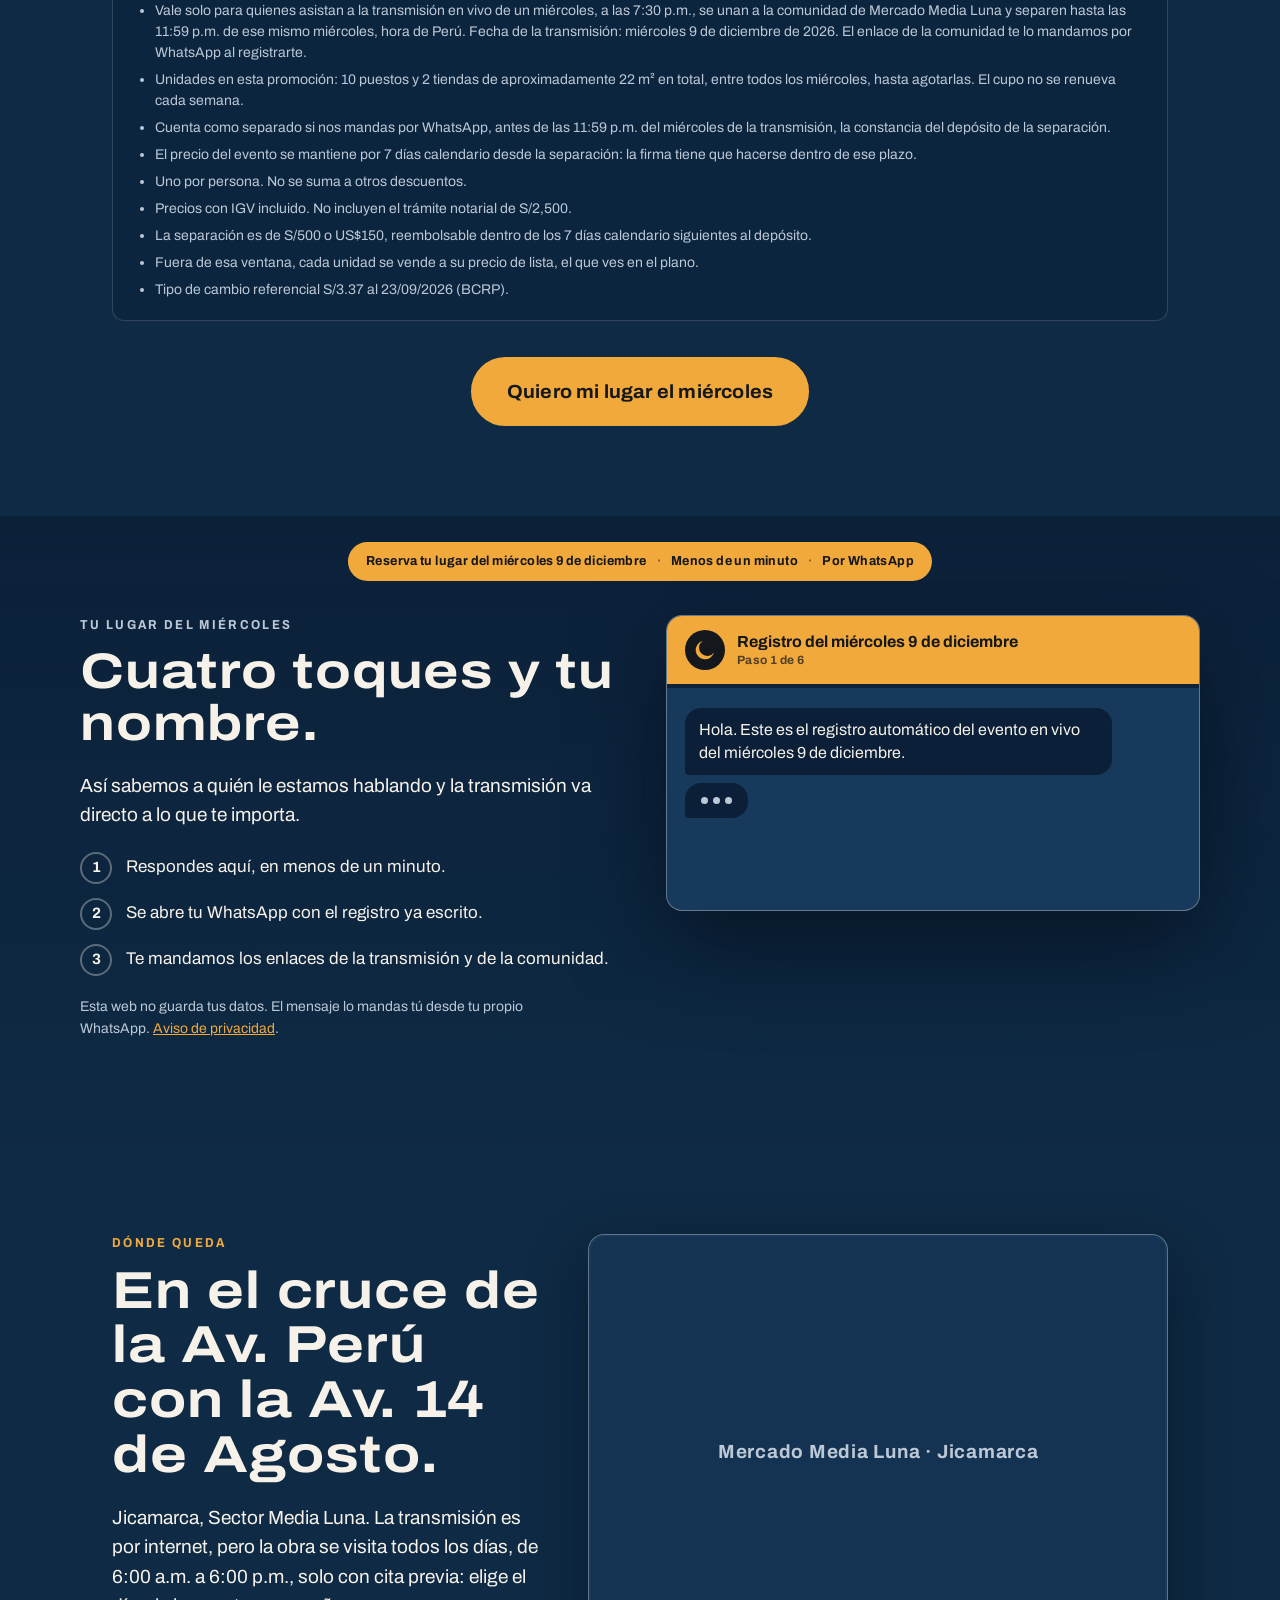
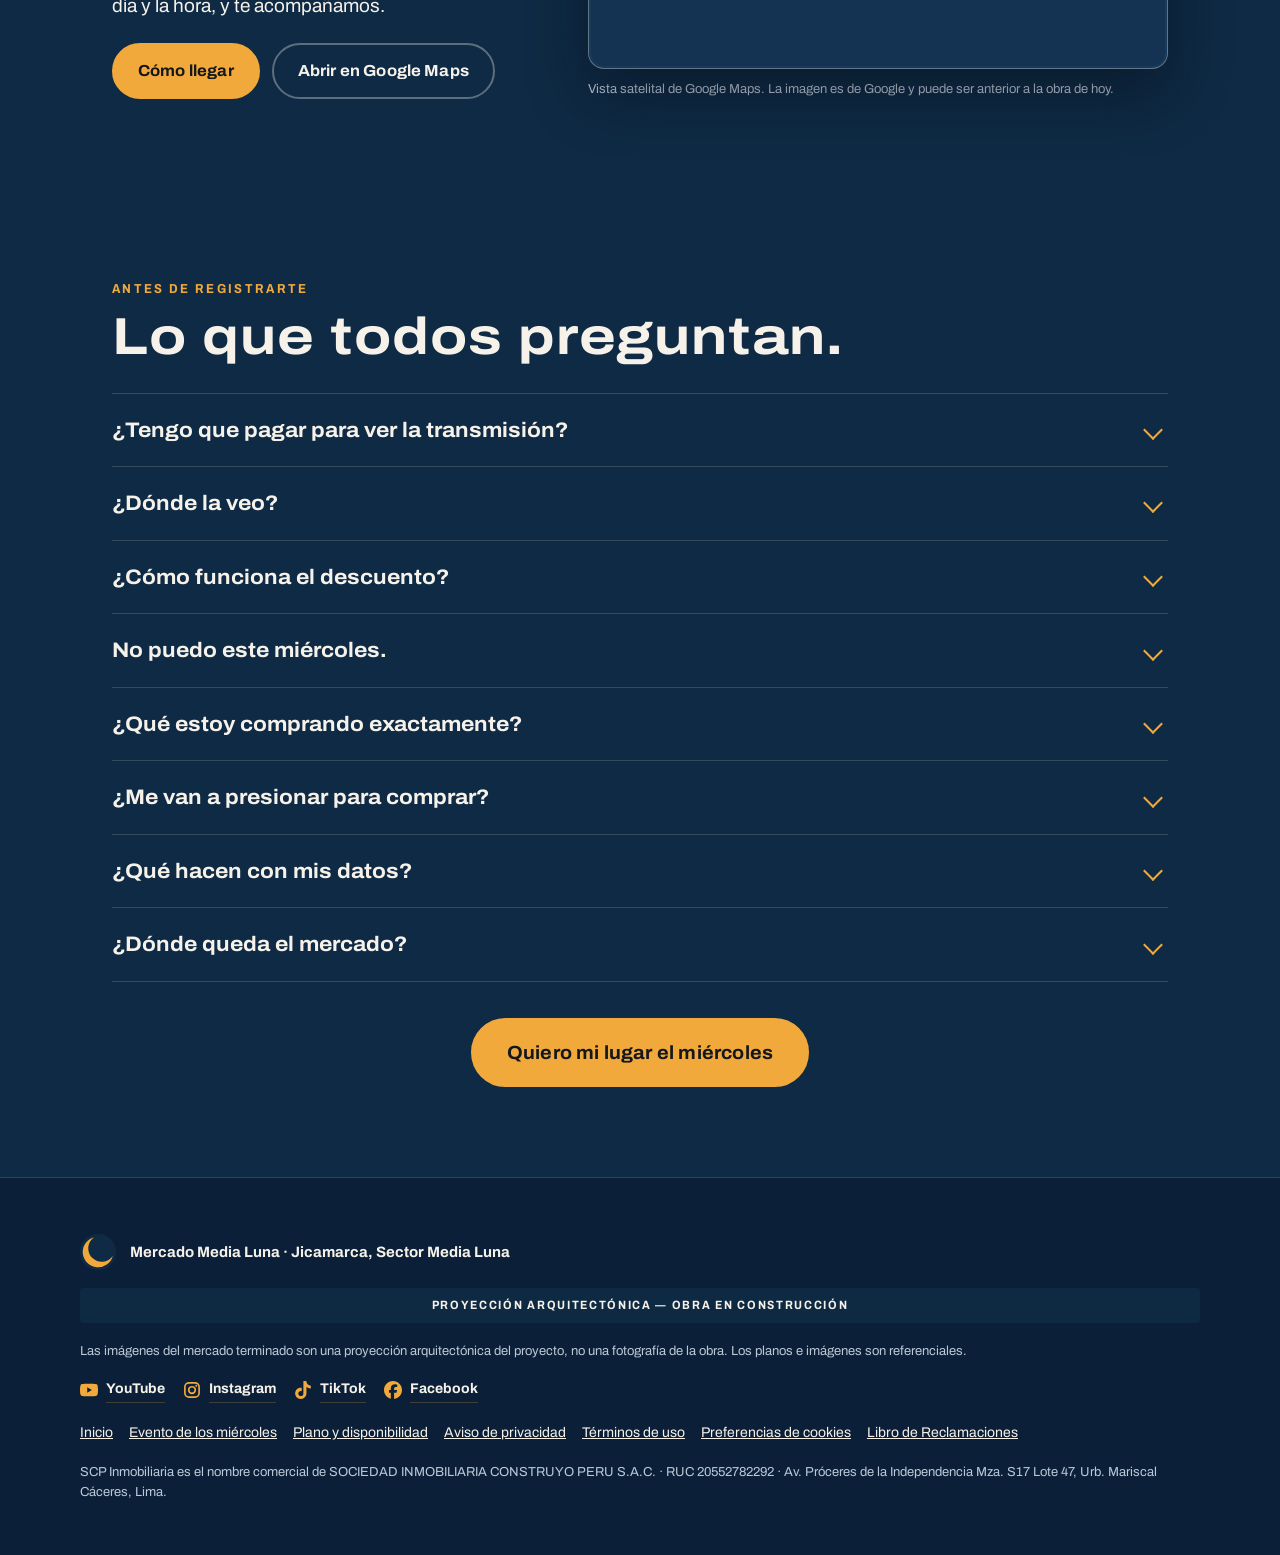
==== commit a5e615e7: "Revisión previa a publicar: contraste, celular acostado, barra sin JS, rail, og:image con barra Corr" ====
--- a/evento.html
+++ b/evento.html
@@ -20,12 +20,12 @@
 <meta property="og:title" content="Todos los miércoles, 7:30 p.m.: el mercado completo en vivo, y US$2,000 (S/6,740) menos para quien separe esa noche. 10 puestos y 2 tiendas en total">
 <meta property="og:description" content="En vivo por YouTube, Instagram y TikTok. Regístrate en un minuto.">
 <meta property="og:url" content="https://mercadomedialuna.com/evento">
-<meta property="og:image" content="https://mercadomedialuna.com/assets/hero-ending-v2.jpg">
+<meta property="og:image" content="https://mercadomedialuna.com/assets/hero-ending-v4-og.jpg">
 <meta property="og:image:width" content="1920">
 <meta property="og:image:height" content="1080">
 <meta property="og:image:alt" content="Proyección arquitectónica del Mercado Media Luna en Jicamarca">
 <meta name="twitter:card" content="summary_large_image">
-<meta name="twitter:image" content="https://mercadomedialuna.com/assets/hero-ending-v2.jpg">
+<meta name="twitter:image" content="https://mercadomedialuna.com/assets/hero-ending-v4-og.jpg">
 <meta name="twitter:image:alt" content="Proyección arquitectónica del Mercado Media Luna en Jicamarca">
 <link rel="icon" href="/favicon.ico" sizes="48x48">
 <link rel="icon" href="/favicon-96.png" type="image/png" sizes="96x96">
@@ -35,7 +35,7 @@
 <link rel="preconnect" href="https://fonts.googleapis.com">
 <link rel="preconnect" href="https://fonts.gstatic.com" crossorigin>
 <link rel="stylesheet" href="https://fonts.googleapis.com/css2?family=Archivo:wdth,wght@75..125,400;75..125,500;75..125,700;75..125,900&display=swap">
-<link rel="stylesheet" href="assets/styles.css?v=1a12b185">
+<link rel="stylesheet" href="assets/styles.css?v=d5b3ba3f">
 <noscript><style>.reveal{opacity:1!important;transform:none!important}</style></noscript>
 </head>
 <body class="pagina-evento pagina-promo" data-evento="evento">
@@ -440,10 +440,10 @@
   <svg viewBox="0 0 24 24" aria-hidden="true" width="32" height="32"><path fill="currentColor" d="M17.472 14.382c-.297-.149-1.758-.867-2.03-.967-.273-.099-.471-.148-.67.15-.197.297-.767.966-.94 1.164-.173.199-.347.223-.644.075-.297-.15-1.255-.463-2.39-1.475-.883-.788-1.48-1.761-1.653-2.059-.173-.297-.018-.458.13-.606.134-.133.298-.347.446-.52.149-.174.198-.298.298-.497.099-.198.05-.371-.025-.52-.075-.149-.669-1.612-.916-2.207-.242-.579-.487-.5-.669-.51a12.8 12.8 0 0 0-.57-.01c-.198 0-.52.074-.792.372-.272.297-1.04 1.016-1.04 2.479 0 1.462 1.065 2.875 1.213 3.074.149.198 2.096 3.2 5.077 4.487.709.306 1.262.489 1.694.625.712.227 1.36.195 1.872.118.571-.085 1.758-.719 2.006-1.413.248-.694.248-1.289.173-1.413-.074-.124-.272-.198-.57-.347m-5.421 7.403h-.004a9.87 9.87 0 0 1-5.031-1.378l-.361-.214-3.741.982.998-3.648-.235-.374a9.86 9.86 0 0 1-1.51-5.26c.001-5.45 4.436-9.884 9.888-9.884 2.64 0 5.122 1.03 6.988 2.898a9.825 9.825 0 0 1 2.893 6.994c-.003 5.45-4.437 9.884-9.885 9.884m8.413-18.297A11.815 11.815 0 0 0 12.05 0C5.495 0 .16 5.335.157 11.892c0 2.096.547 4.142 1.588 5.945L.057 24l6.305-1.654a11.882 11.882 0 0 0 5.683 1.448h.005c6.554 0 11.89-5.335 11.893-11.893a11.821 11.821 0 0 0-3.48-8.413"/></svg>
 </a>
 
-<script src="assets/config.js?v=1a12b185"></script>
-<script src="assets/testimonios.js?v=1a12b185"></script>
-<script src="assets/medicion.js?v=1a12b185"></script>
-<script src="assets/evento.js?v=1a12b185"></script>
+<script src="assets/config.js?v=d5b3ba3f"></script>
+<script src="assets/testimonios.js?v=d5b3ba3f"></script>
+<script src="assets/medicion.js?v=d5b3ba3f"></script>
+<script src="assets/evento.js?v=d5b3ba3f"></script>
 
 <script type="application/ld+json">
 {
--- a/assets/styles.css
+++ b/assets/styles.css
@@ -227,7 +227,7 @@
 }
 
 /* ---------- bandas de texto ---------- */
-.bands{ position:absolute; inset:0; z-index:5 }
+.bands{ position:absolute; inset:0; z-index:5; pointer-events:none }   /* 13/10/2026: deja pasar el mouse al rail; .settle-cta vuelve a auto */
 /* El texto entra un poco más adentro que el margen general (pedido de
    Patriccio, 24/09/2026): 7% del ancho, sin bajar del margen ni pasar de
    140 px. Sigue dentro de la franja oscura del scrim, que llega al 37%. */
@@ -1566,6 +1566,7 @@
 @media (min-width:900px){ .claro{ border-radius:22px; margin-inline:var(--gutter) } }
 .claro h2,.claro h3{ color:var(--azul-noche) }
 .claro p,.claro li,.claro dd,.claro figcaption{ color:var(--tinta-2) }
+.claro .obra-slot figcaption:not(.pend){ color:var(--tinta-2) }   /* gana a la regla de .obra-slot (texto claro de la hoja oscura): 1,5:1 era ilegible */
 .claro .lead,.claro strong{ color:var(--azul-noche) }
 .claro .kicker,.claro .specs dt,.claro .obra-fecha,.claro .visitas-rotulo{ color:var(--azul-dia) }
 .claro a:not(.btn){ color:var(--azul-dia); text-decoration:underline; text-underline-offset:3px }
@@ -1721,3 +1722,14 @@
   [data-entrance^="mascara"] .w{ opacity:1; transform:none }
   .ubicacion-marco::after,.chat-head.vivo .chat-avatar svg{ animation:none }
 }
+/* 13/10/2026 (revisión previa a publicar): en celular acostado (alto ≤ 560 px) no hay solape de la hoja «Hoy»
+   sobre el final del hero (tapaba «Escríbeme por WhatsApp») y la banda final cuelga del borde superior, como
+   las demás bandas en esa altura, en vez de anclarse al 32 % del alto. */
+@media (orientation:landscape) and (max-height:560px){
+  .obra{ margin-top:0 }
+  /* en esta altura la banda final vuelve a la izquierda y ancha (como en main): a la derecha y angosta
+     los botones se partían en dos filas y la banda salía de pantalla (portada-test «celular acostado») */
+  .band-5{ left:clamp(var(--gutter),7vw,140px); right:var(--gutter); max-width:min(720px,84vw); top:max(16%, 76px); bottom:auto }
+  .scrim::before{ opacity:1 }
+  .scrim::after{ content:none }
+}
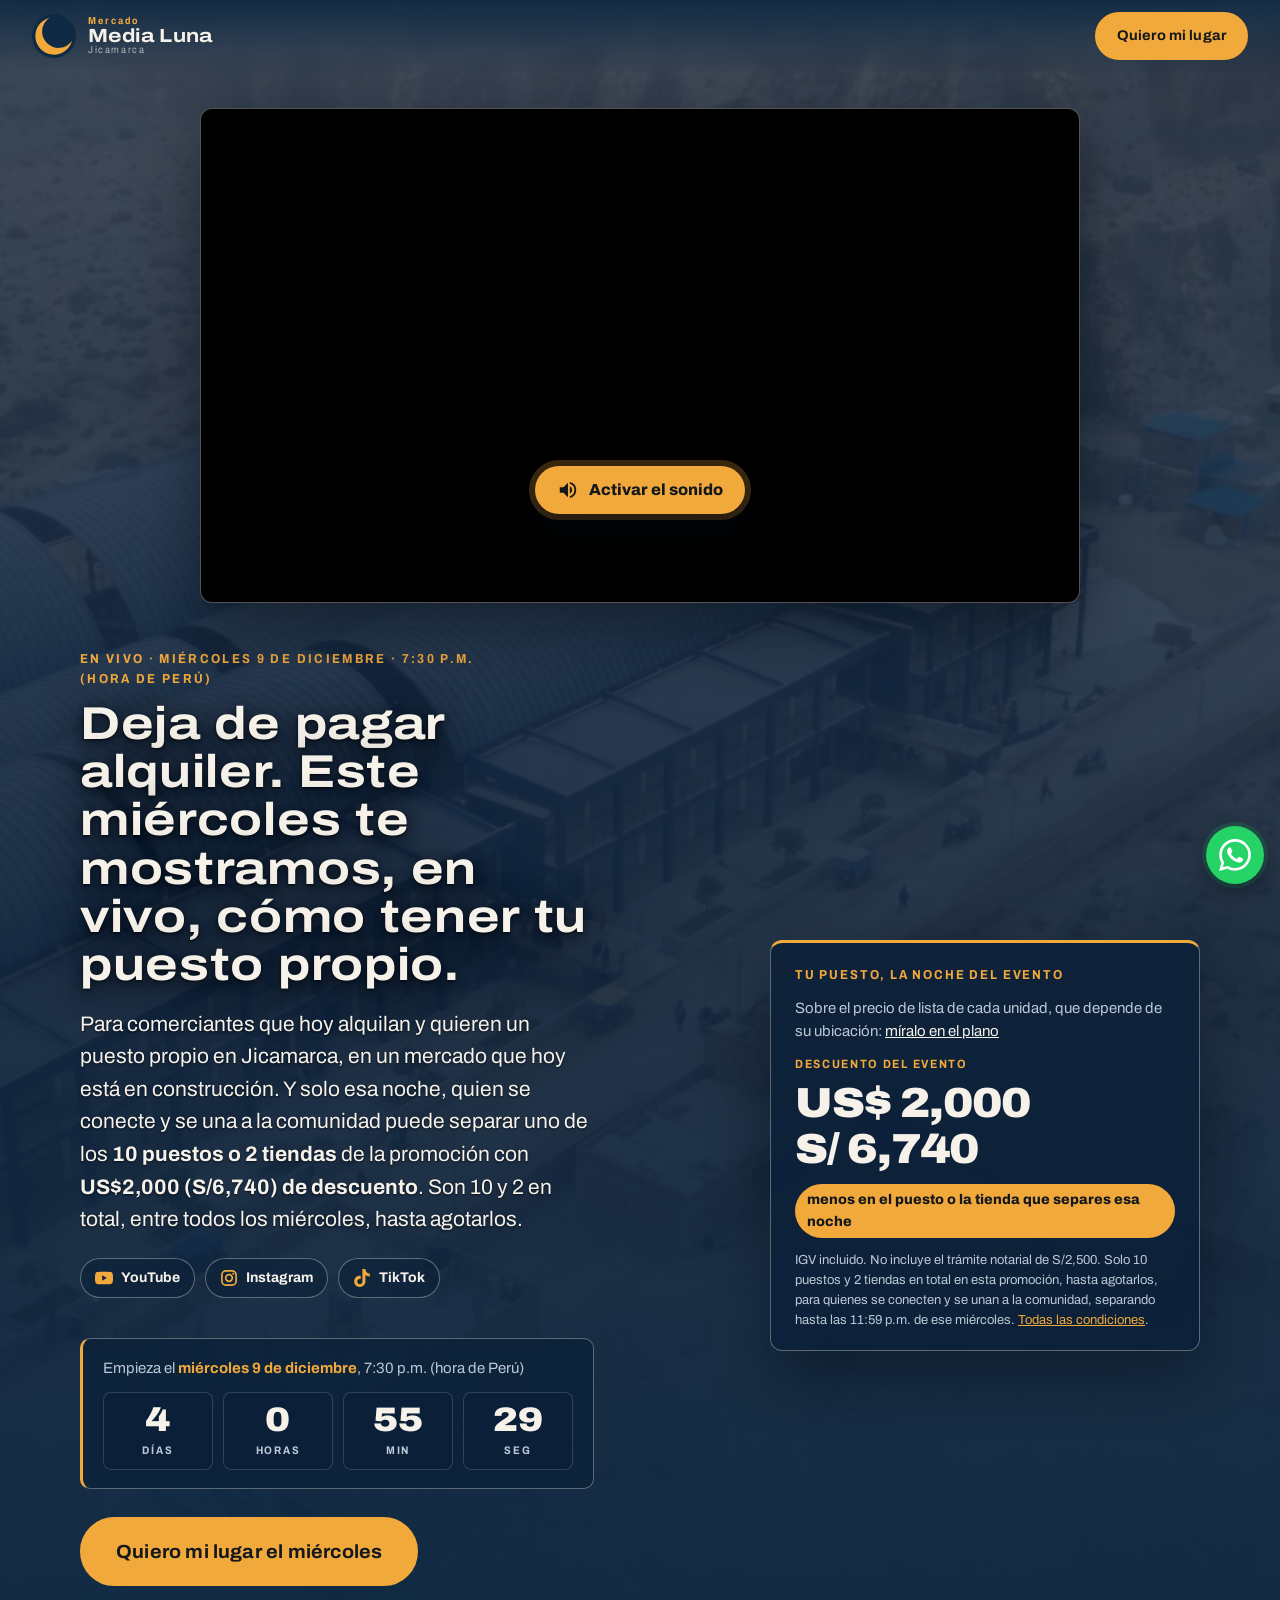
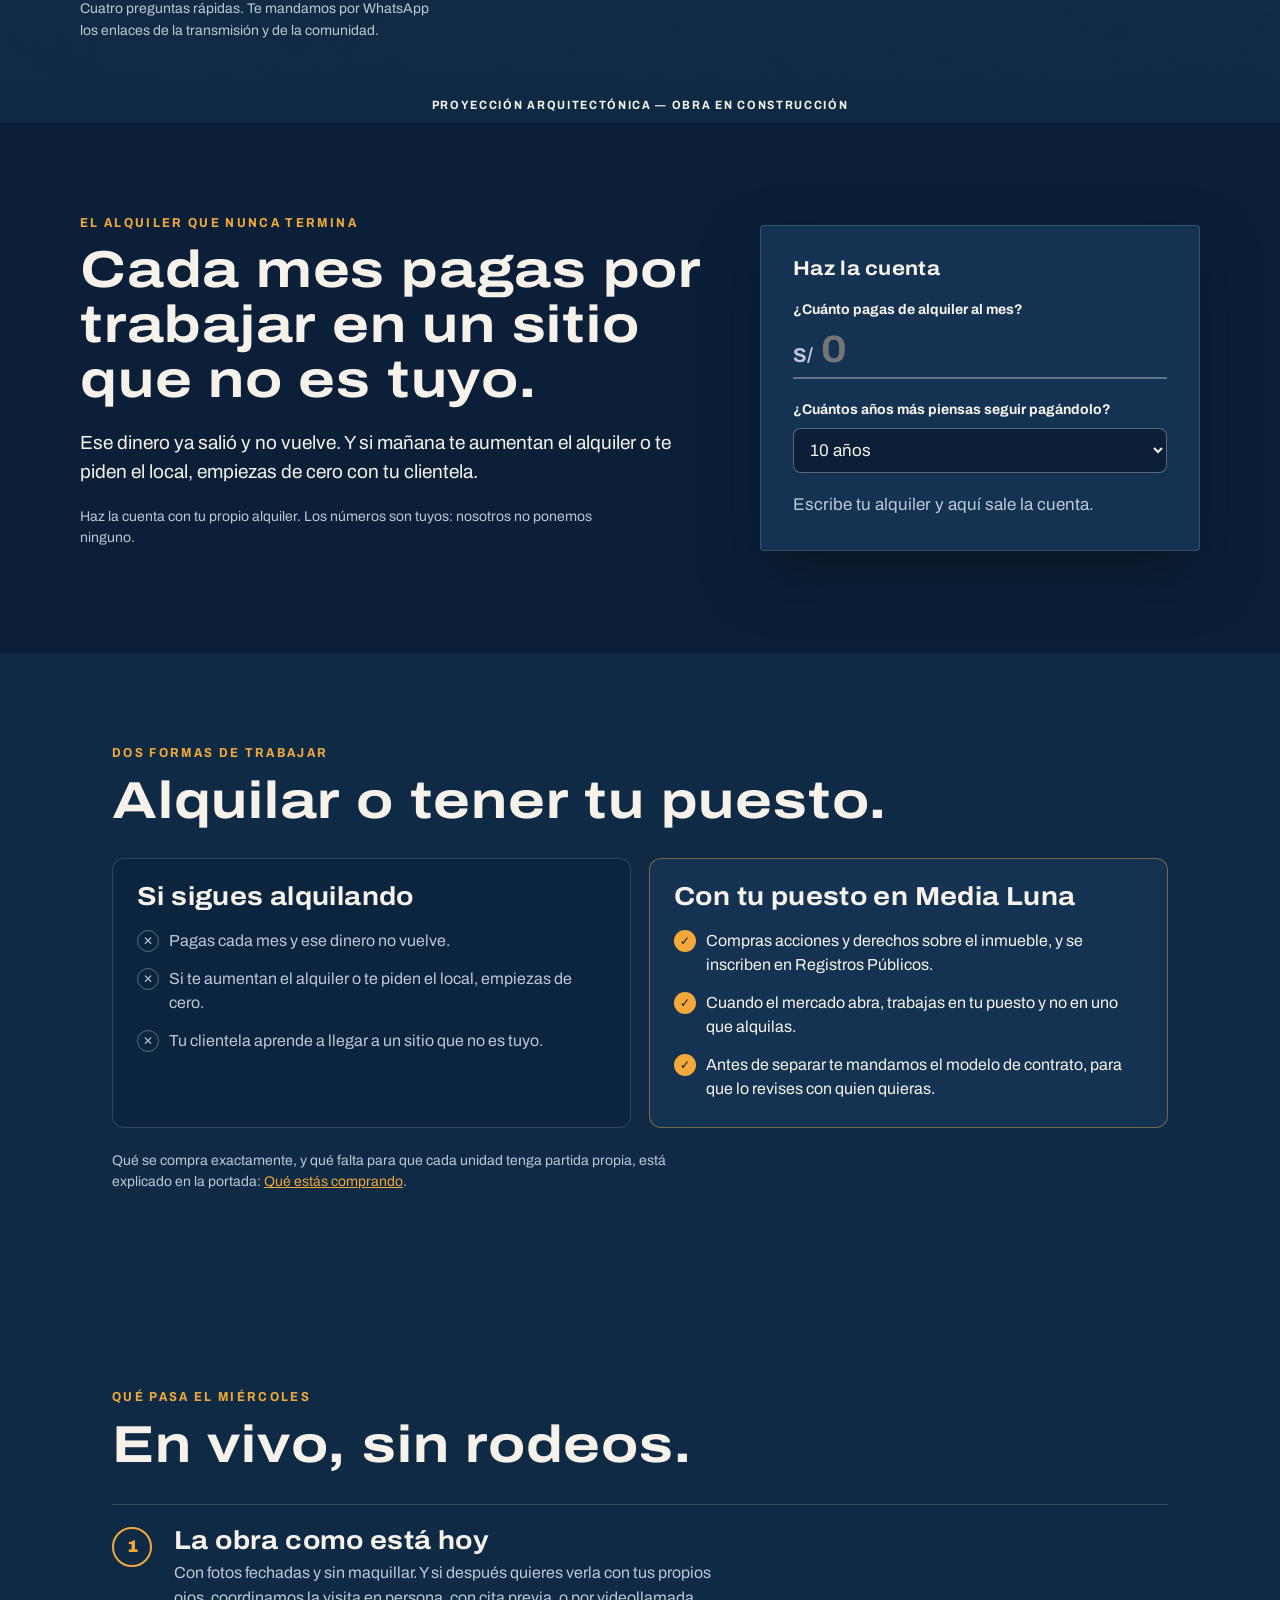
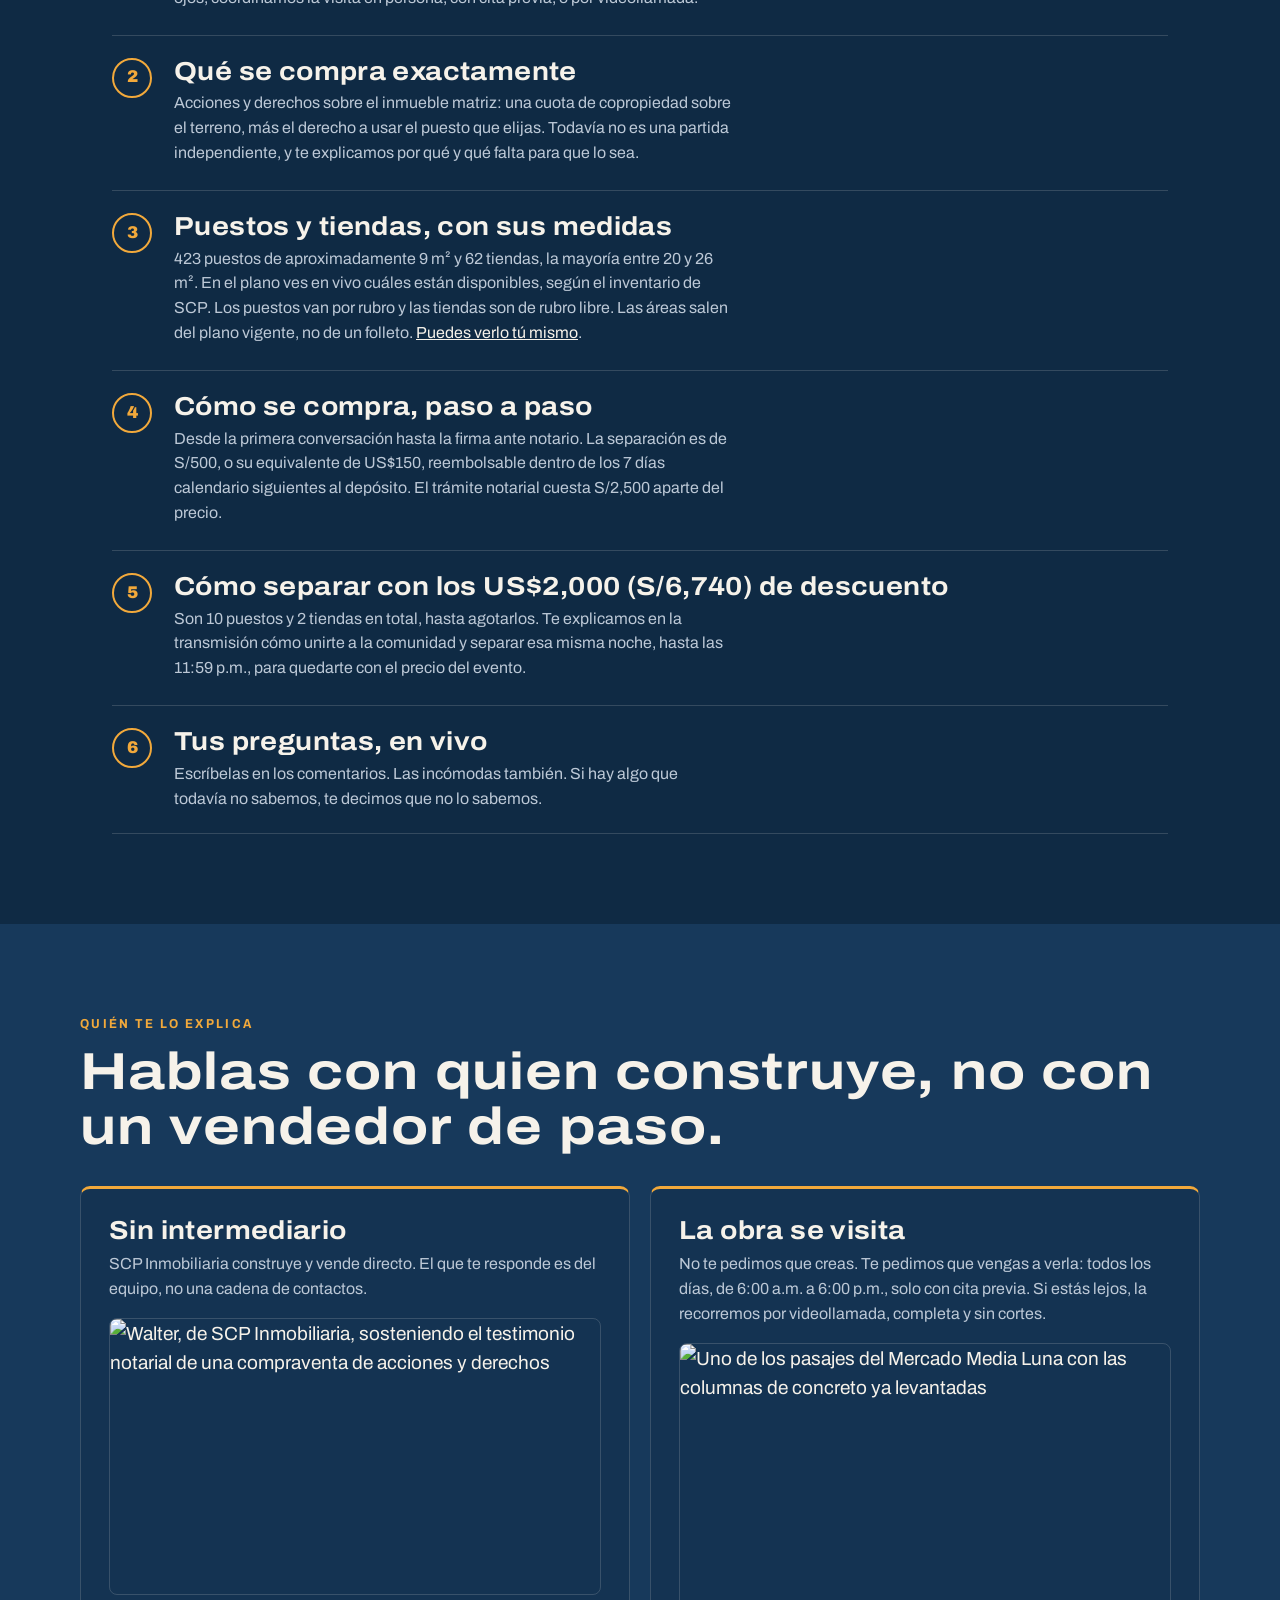
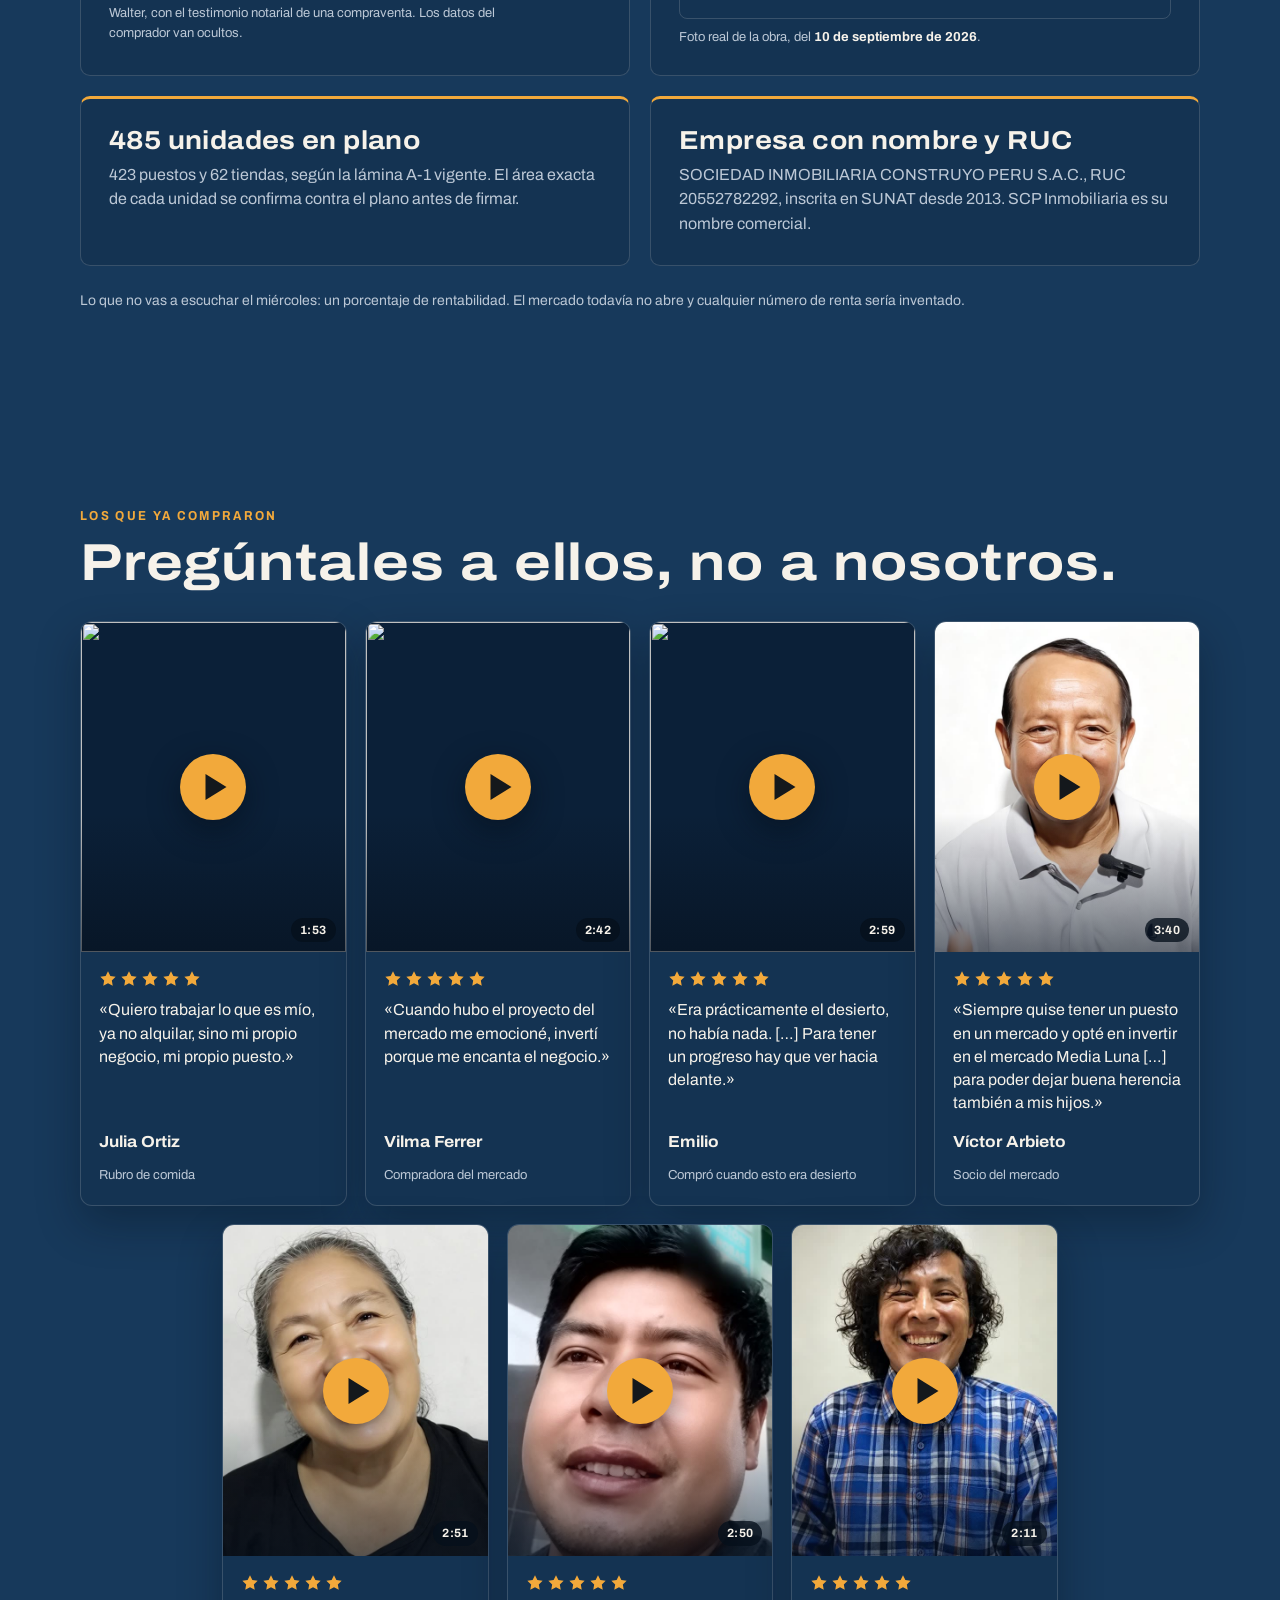
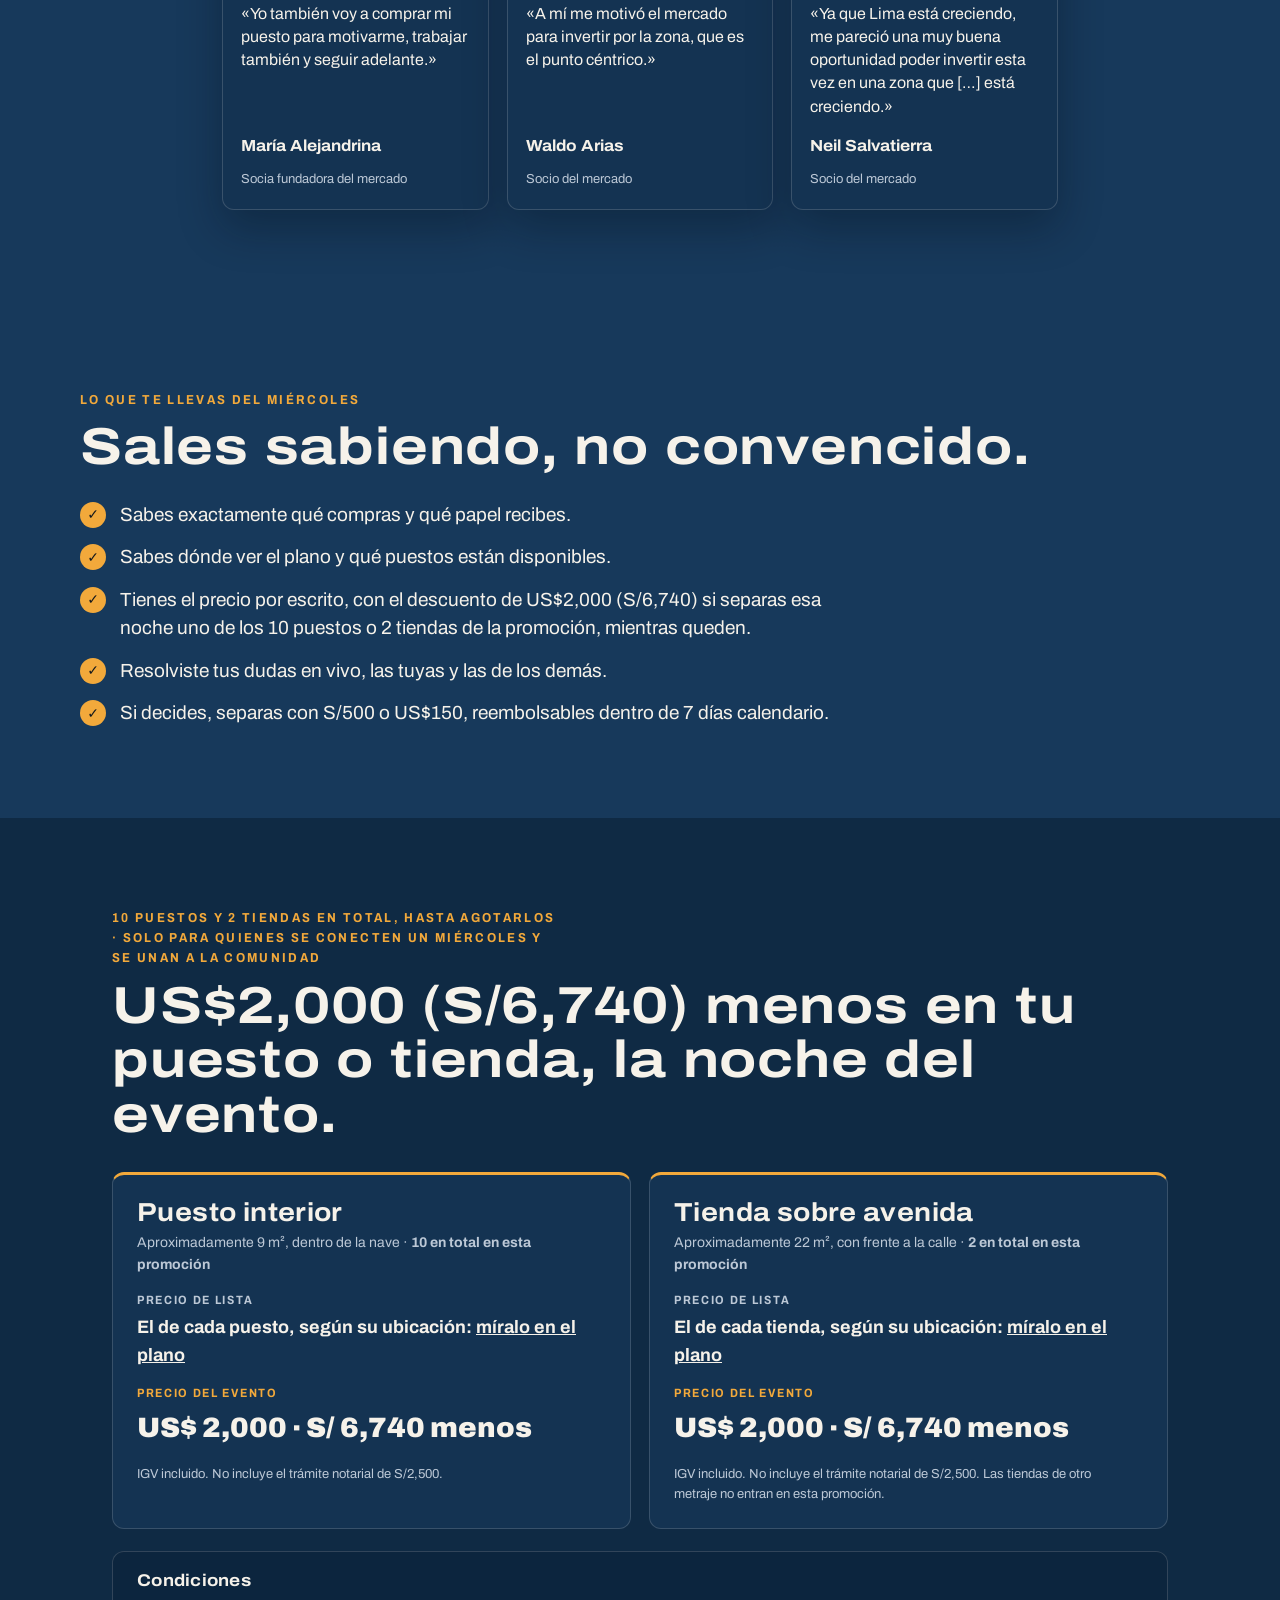
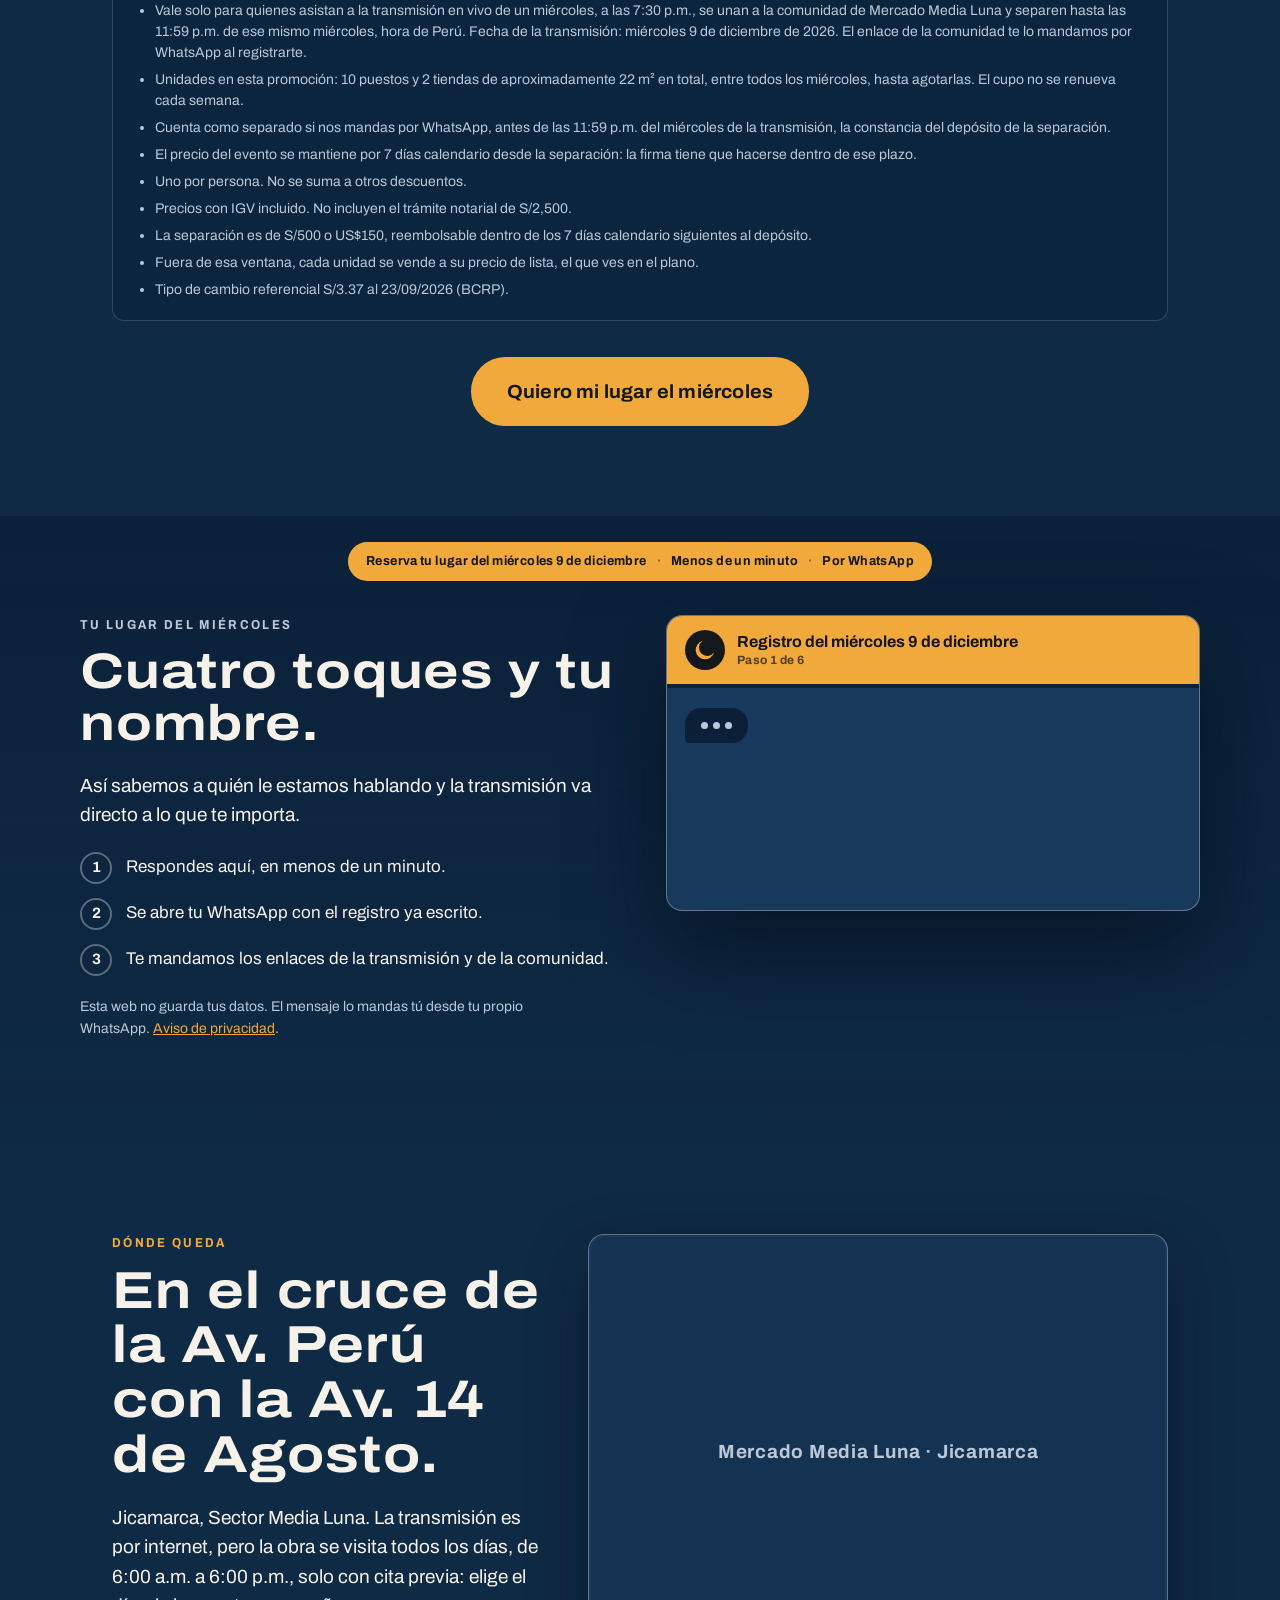
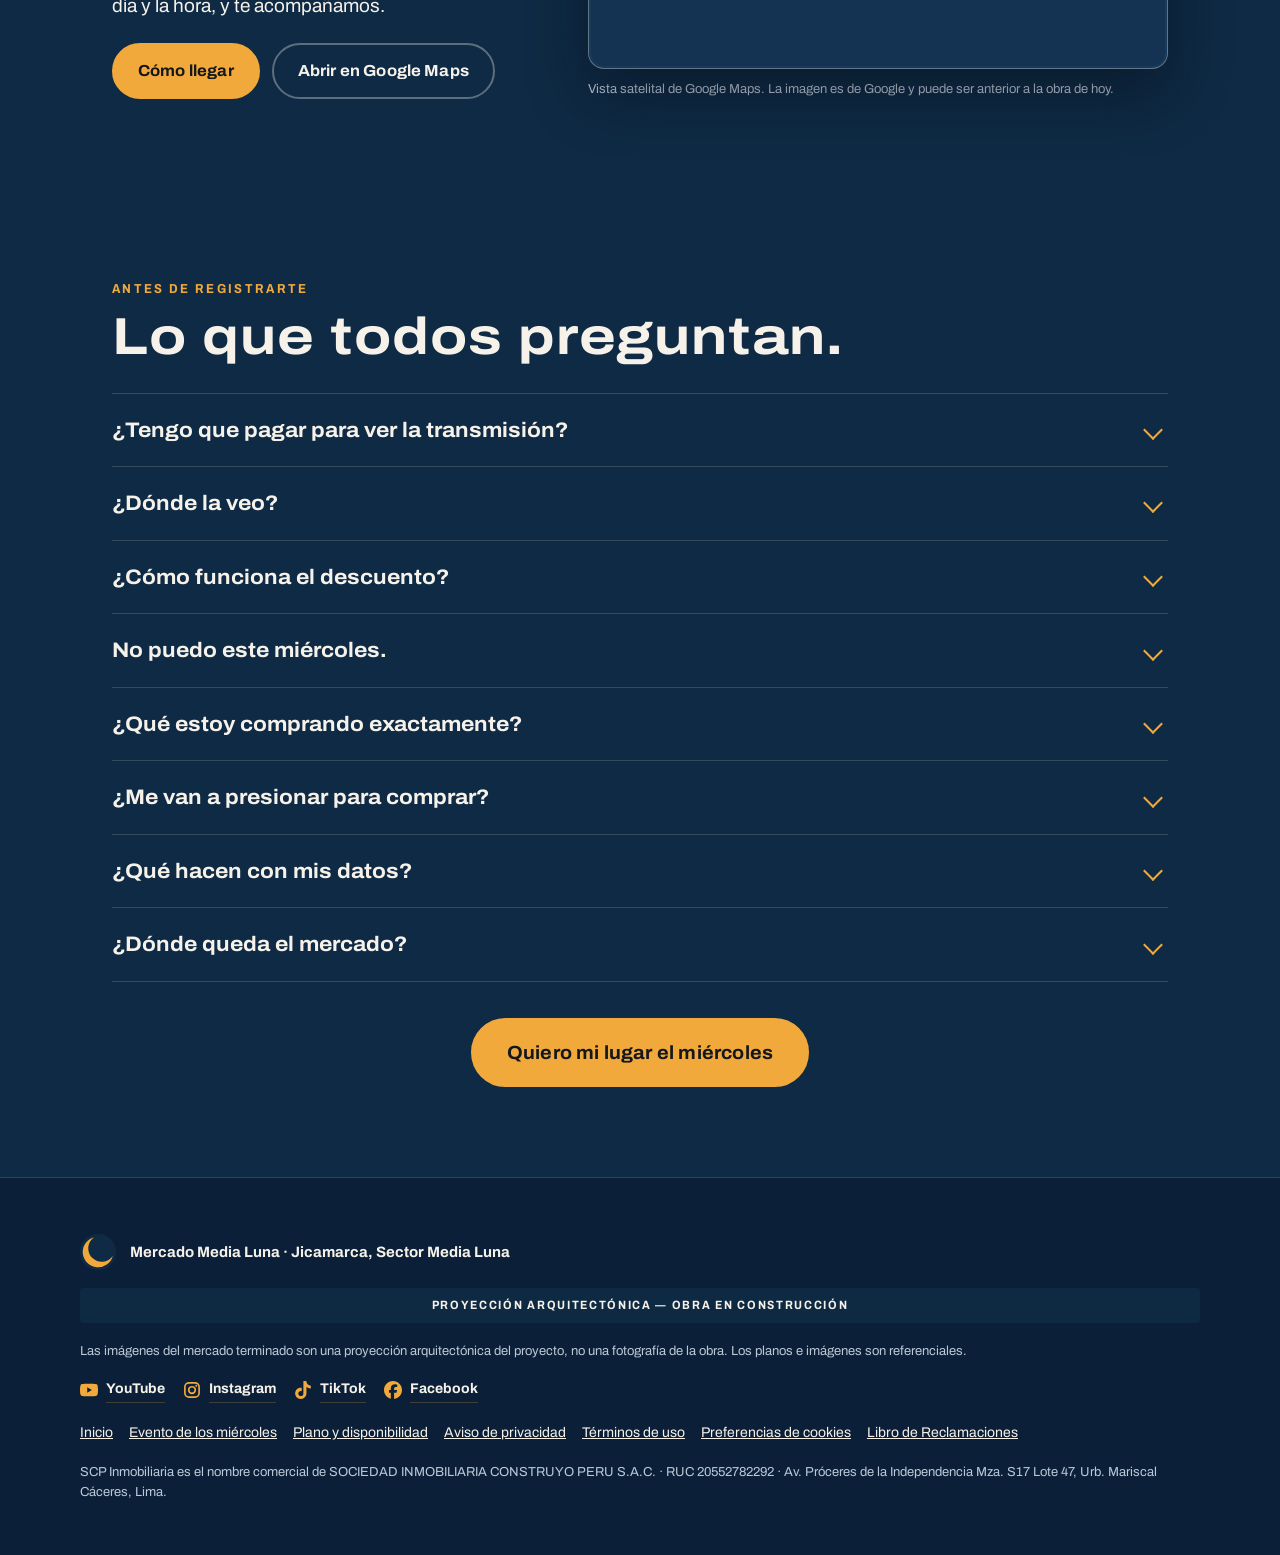
==== commit b0866350: "Proyecciones fotorrealistas: las ocho imágenes de la proyección pasan a foto IA Pedido de Patriccio " ====
--- a/evento.html
+++ b/evento.html
@@ -35,7 +35,7 @@
 <link rel="preconnect" href="https://fonts.googleapis.com">
 <link rel="preconnect" href="https://fonts.gstatic.com" crossorigin>
 <link rel="stylesheet" href="https://fonts.googleapis.com/css2?family=Archivo:wdth,wght@75..125,400;75..125,500;75..125,700;75..125,900&display=swap">
-<link rel="stylesheet" href="assets/styles.css?v=d5b3ba3f">
+<link rel="stylesheet" href="assets/styles.css?v=b039f86d">
 <noscript><style>.reveal{opacity:1!important;transform:none!important}</style></noscript>
 </head>
 <body class="pagina-evento pagina-promo" data-evento="evento">
@@ -440,10 +440,10 @@
   <svg viewBox="0 0 24 24" aria-hidden="true" width="32" height="32"><path fill="currentColor" d="M17.472 14.382c-.297-.149-1.758-.867-2.03-.967-.273-.099-.471-.148-.67.15-.197.297-.767.966-.94 1.164-.173.199-.347.223-.644.075-.297-.15-1.255-.463-2.39-1.475-.883-.788-1.48-1.761-1.653-2.059-.173-.297-.018-.458.13-.606.134-.133.298-.347.446-.52.149-.174.198-.298.298-.497.099-.198.05-.371-.025-.52-.075-.149-.669-1.612-.916-2.207-.242-.579-.487-.5-.669-.51a12.8 12.8 0 0 0-.57-.01c-.198 0-.52.074-.792.372-.272.297-1.04 1.016-1.04 2.479 0 1.462 1.065 2.875 1.213 3.074.149.198 2.096 3.2 5.077 4.487.709.306 1.262.489 1.694.625.712.227 1.36.195 1.872.118.571-.085 1.758-.719 2.006-1.413.248-.694.248-1.289.173-1.413-.074-.124-.272-.198-.57-.347m-5.421 7.403h-.004a9.87 9.87 0 0 1-5.031-1.378l-.361-.214-3.741.982.998-3.648-.235-.374a9.86 9.86 0 0 1-1.51-5.26c.001-5.45 4.436-9.884 9.888-9.884 2.64 0 5.122 1.03 6.988 2.898a9.825 9.825 0 0 1 2.893 6.994c-.003 5.45-4.437 9.884-9.885 9.884m8.413-18.297A11.815 11.815 0 0 0 12.05 0C5.495 0 .16 5.335.157 11.892c0 2.096.547 4.142 1.588 5.945L.057 24l6.305-1.654a11.882 11.882 0 0 0 5.683 1.448h.005c6.554 0 11.89-5.335 11.893-11.893a11.821 11.821 0 0 0-3.48-8.413"/></svg>
 </a>
 
-<script src="assets/config.js?v=d5b3ba3f"></script>
-<script src="assets/testimonios.js?v=d5b3ba3f"></script>
-<script src="assets/medicion.js?v=d5b3ba3f"></script>
-<script src="assets/evento.js?v=d5b3ba3f"></script>
+<script src="assets/config.js?v=b039f86d"></script>
+<script src="assets/testimonios.js?v=b039f86d"></script>
+<script src="assets/medicion.js?v=b039f86d"></script>
+<script src="assets/evento.js?v=b039f86d"></script>
 
 <script type="application/ld+json">
 {
